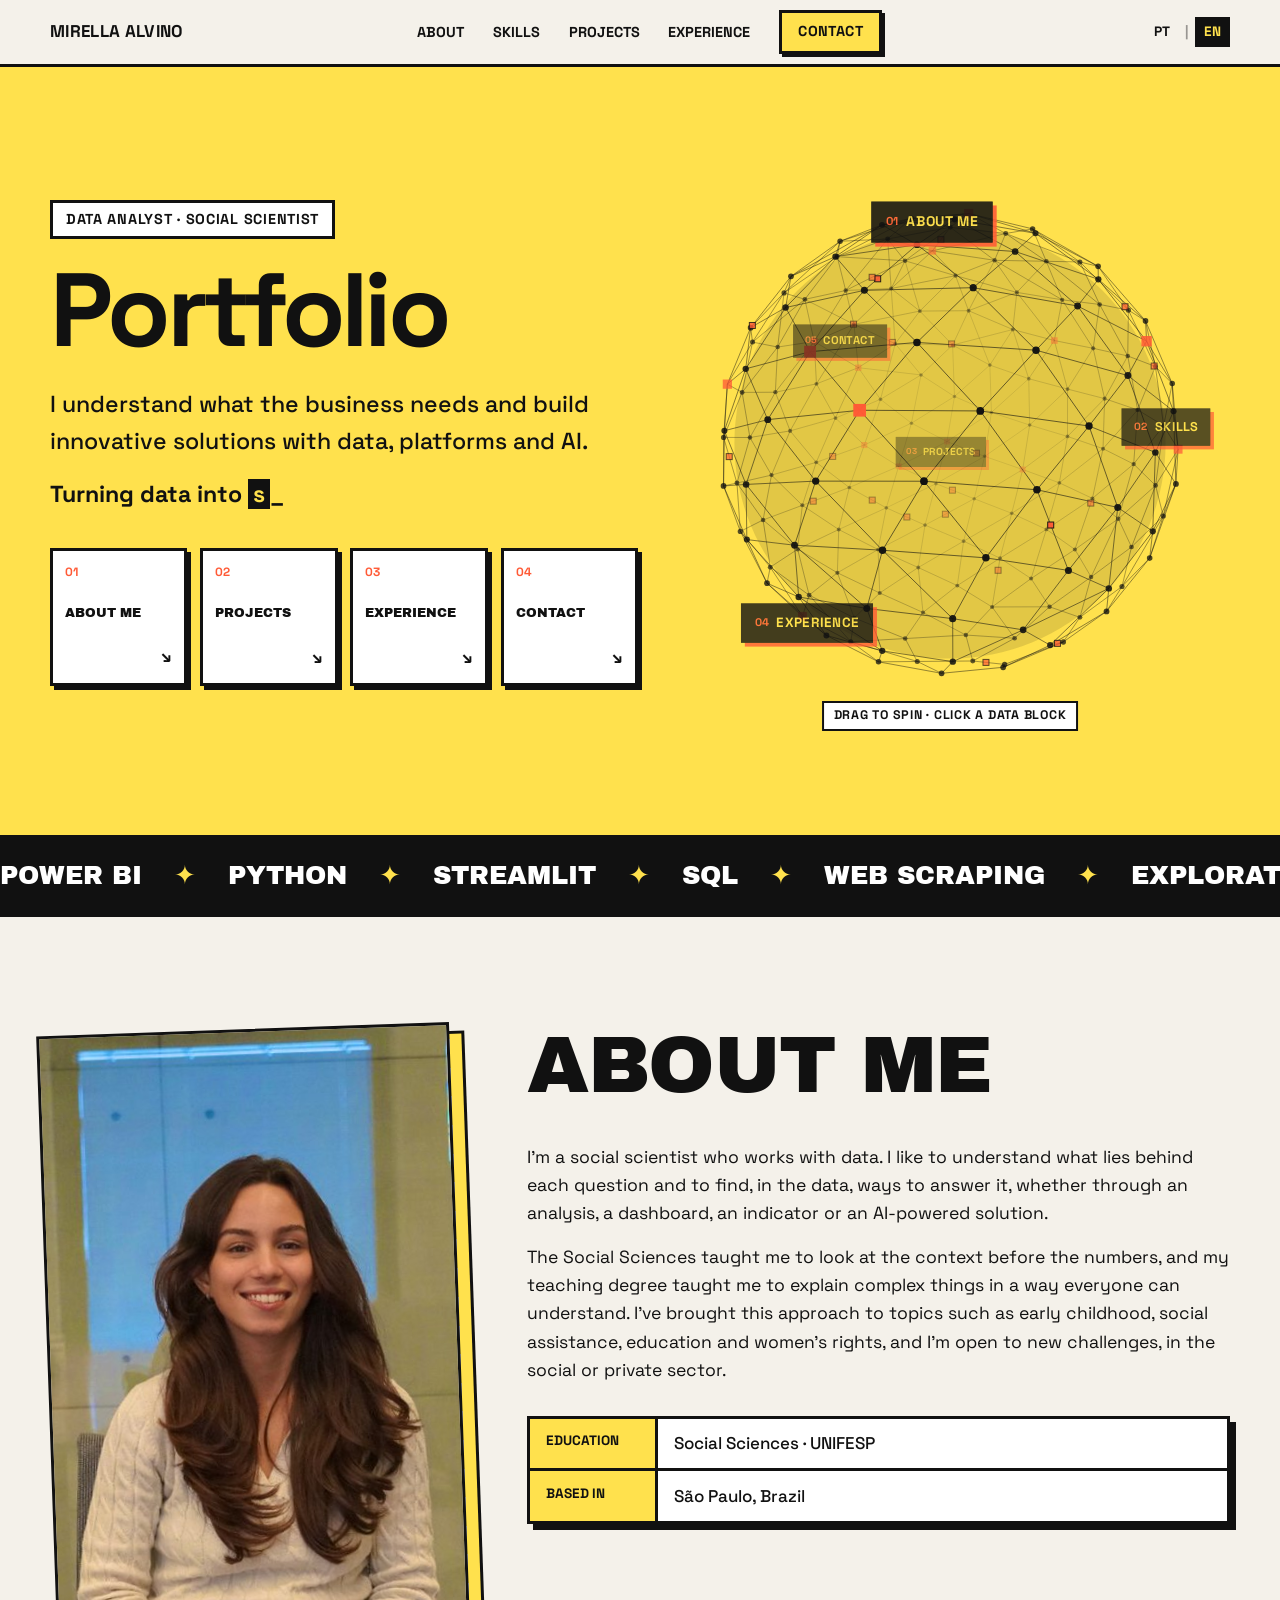
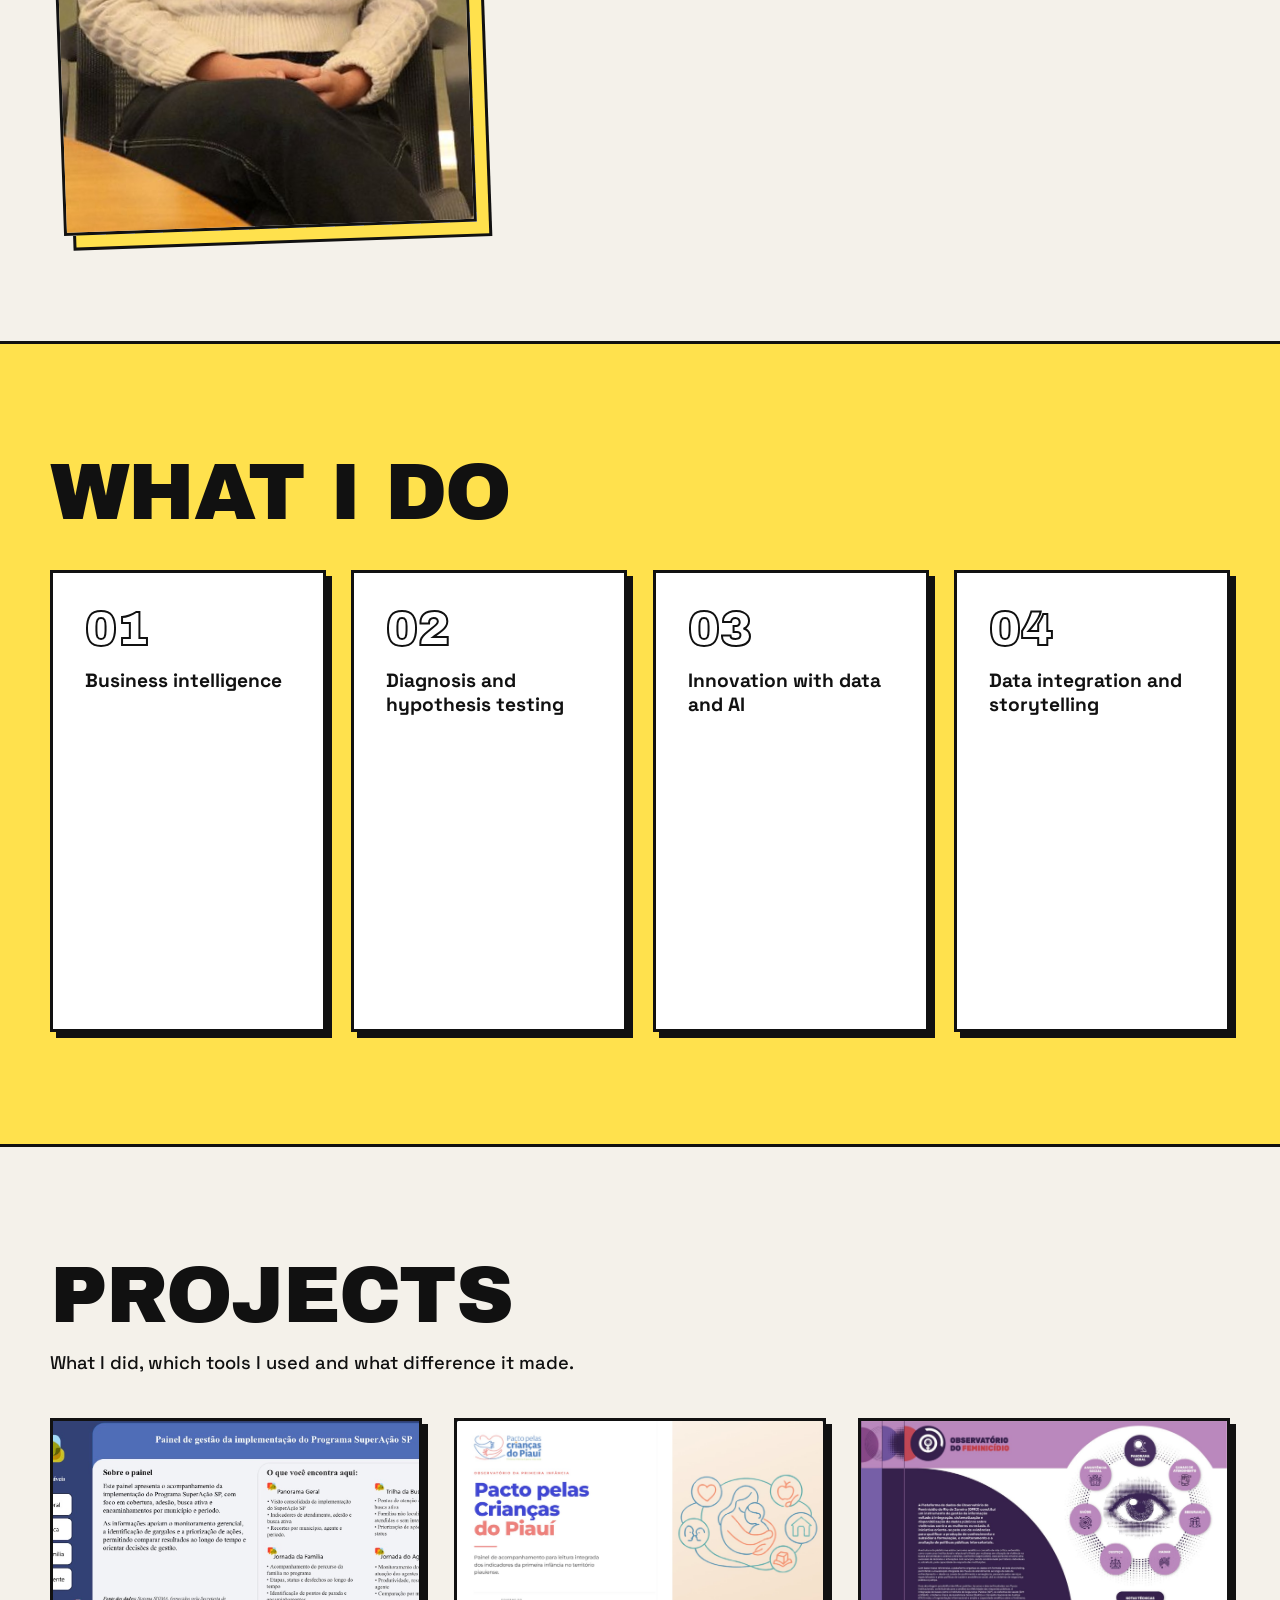
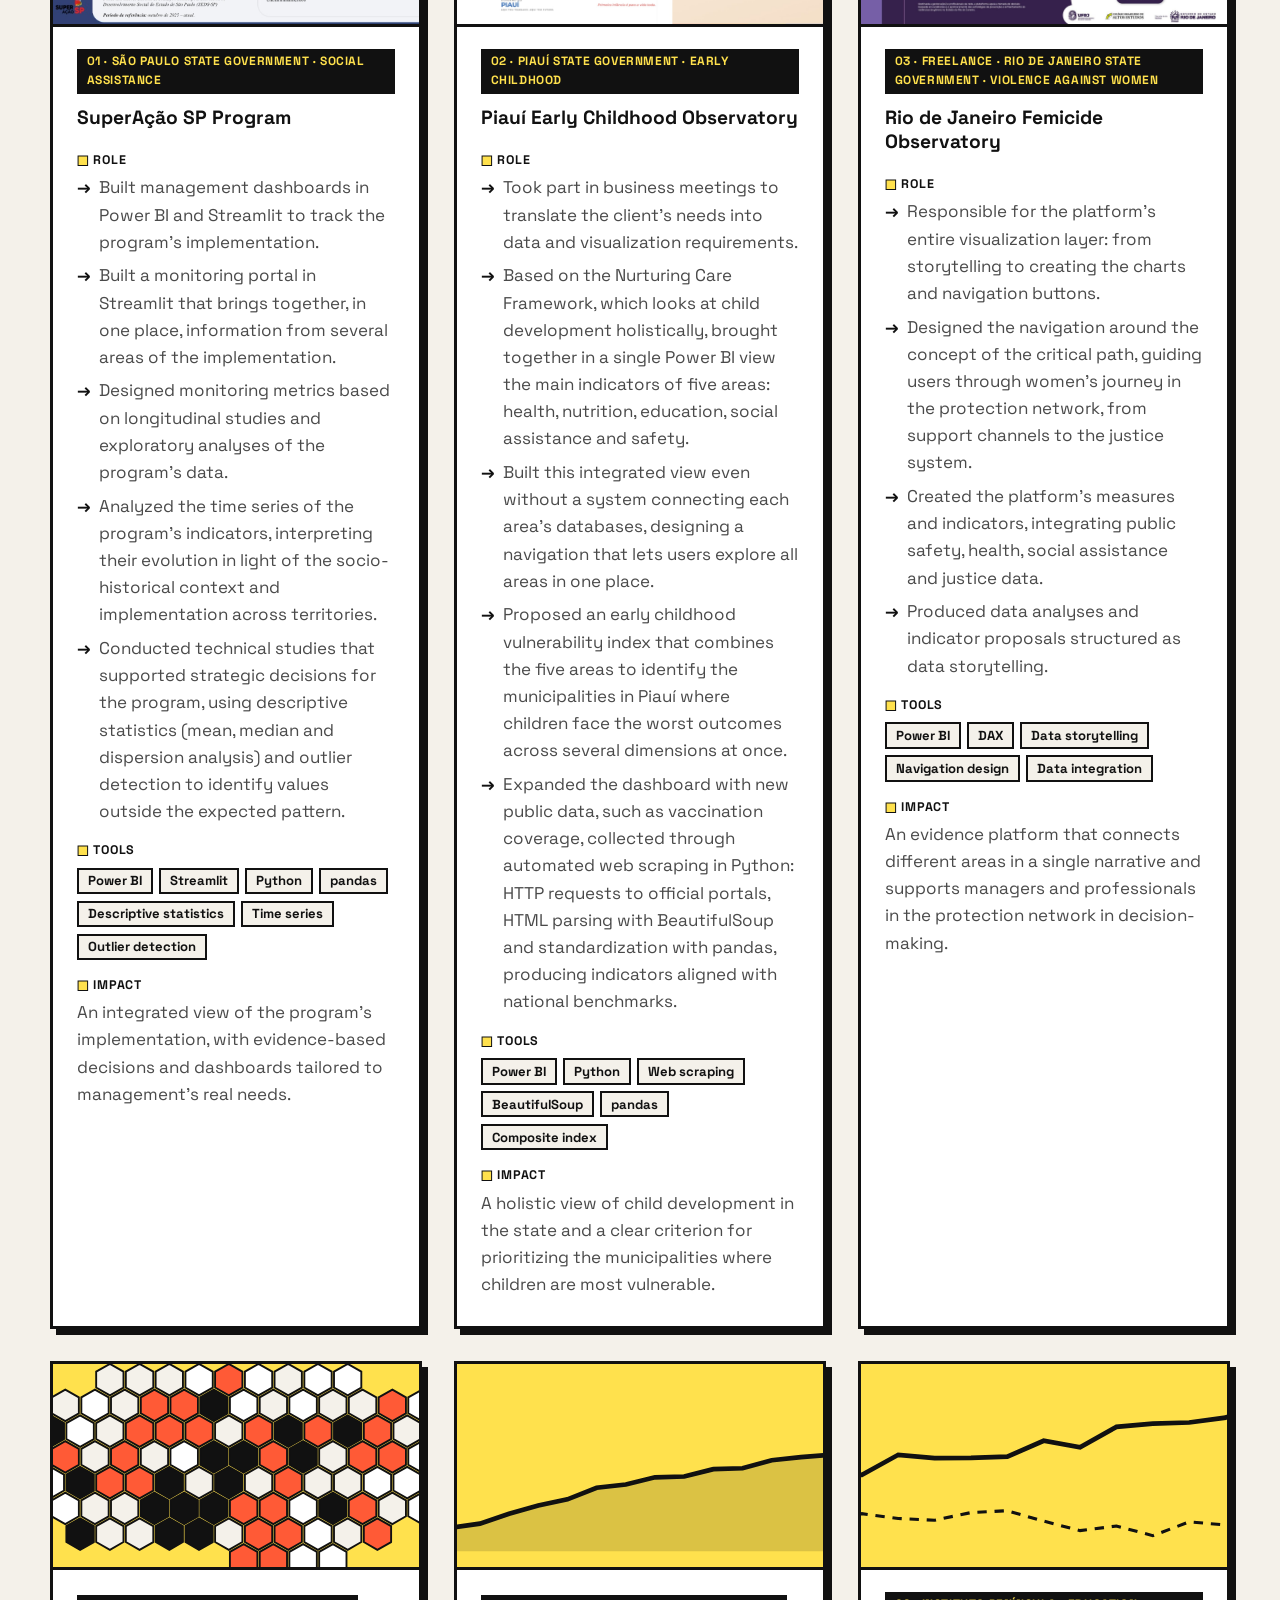
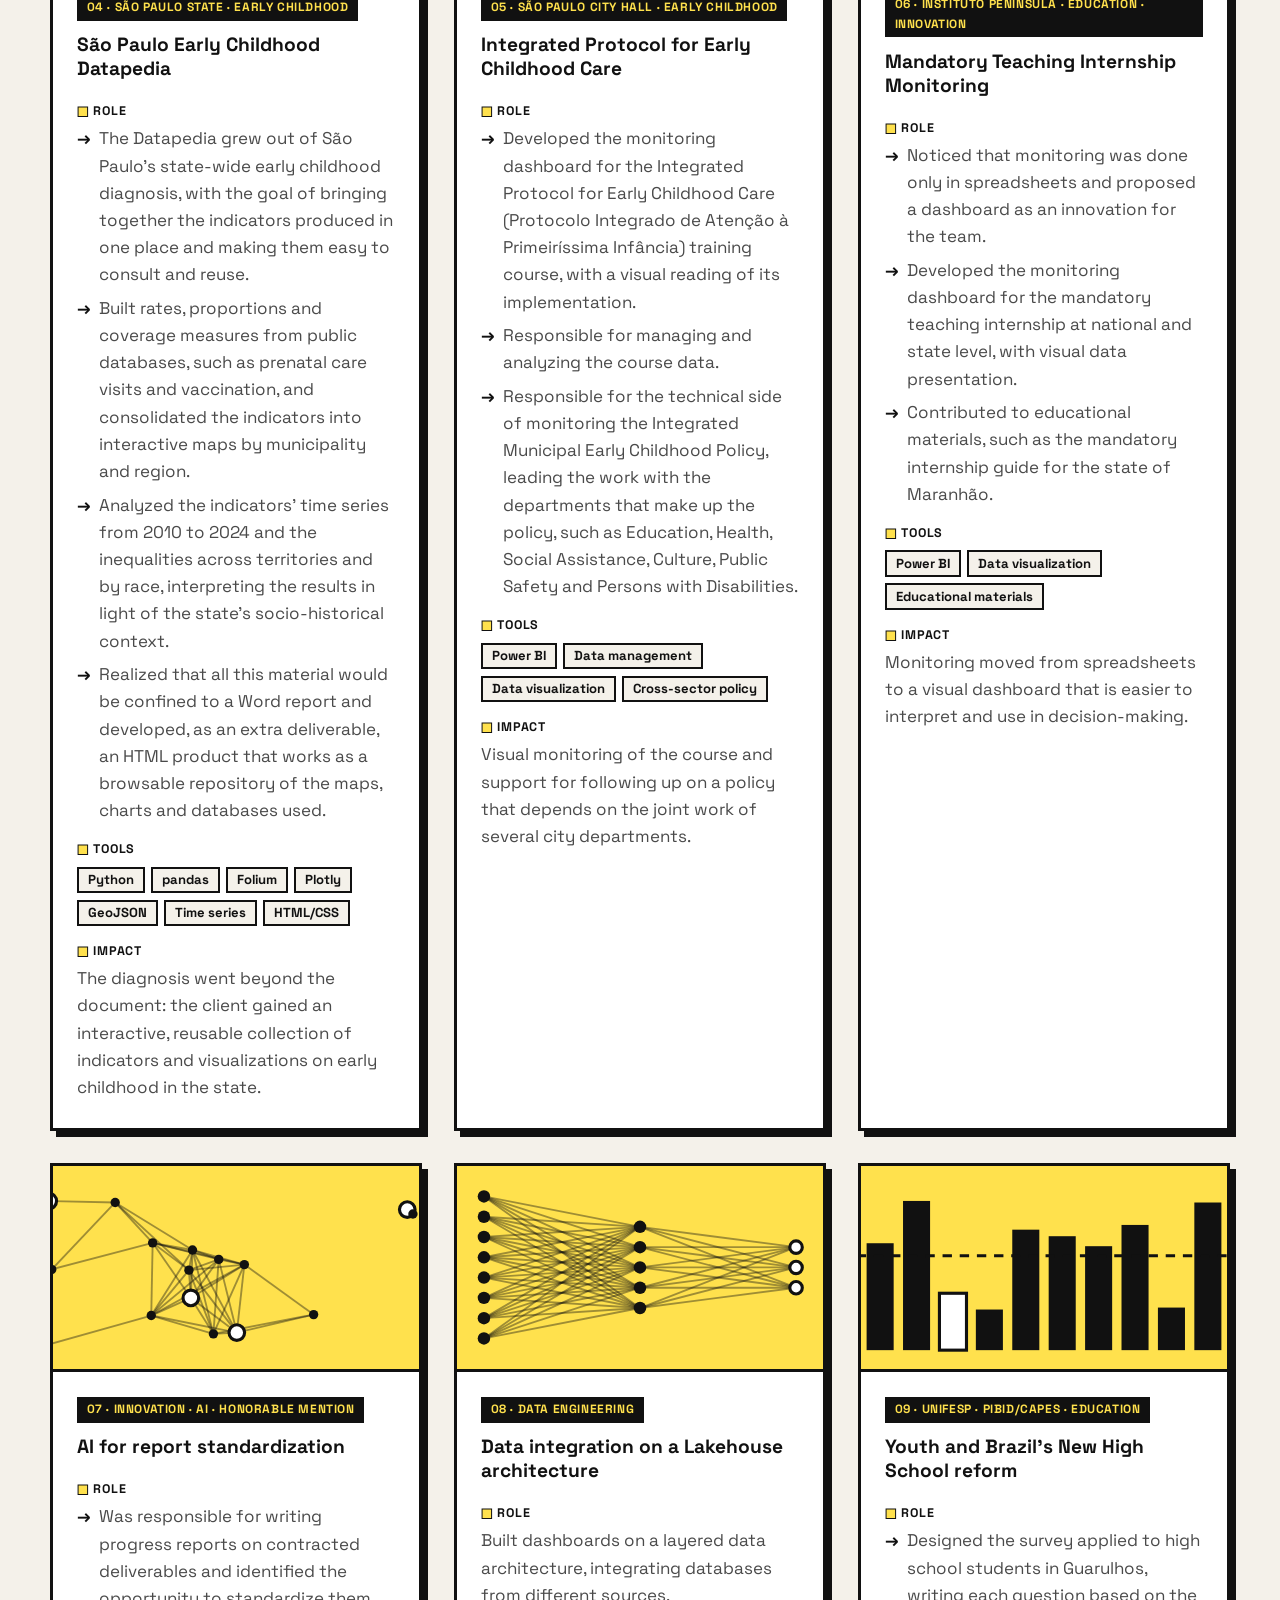
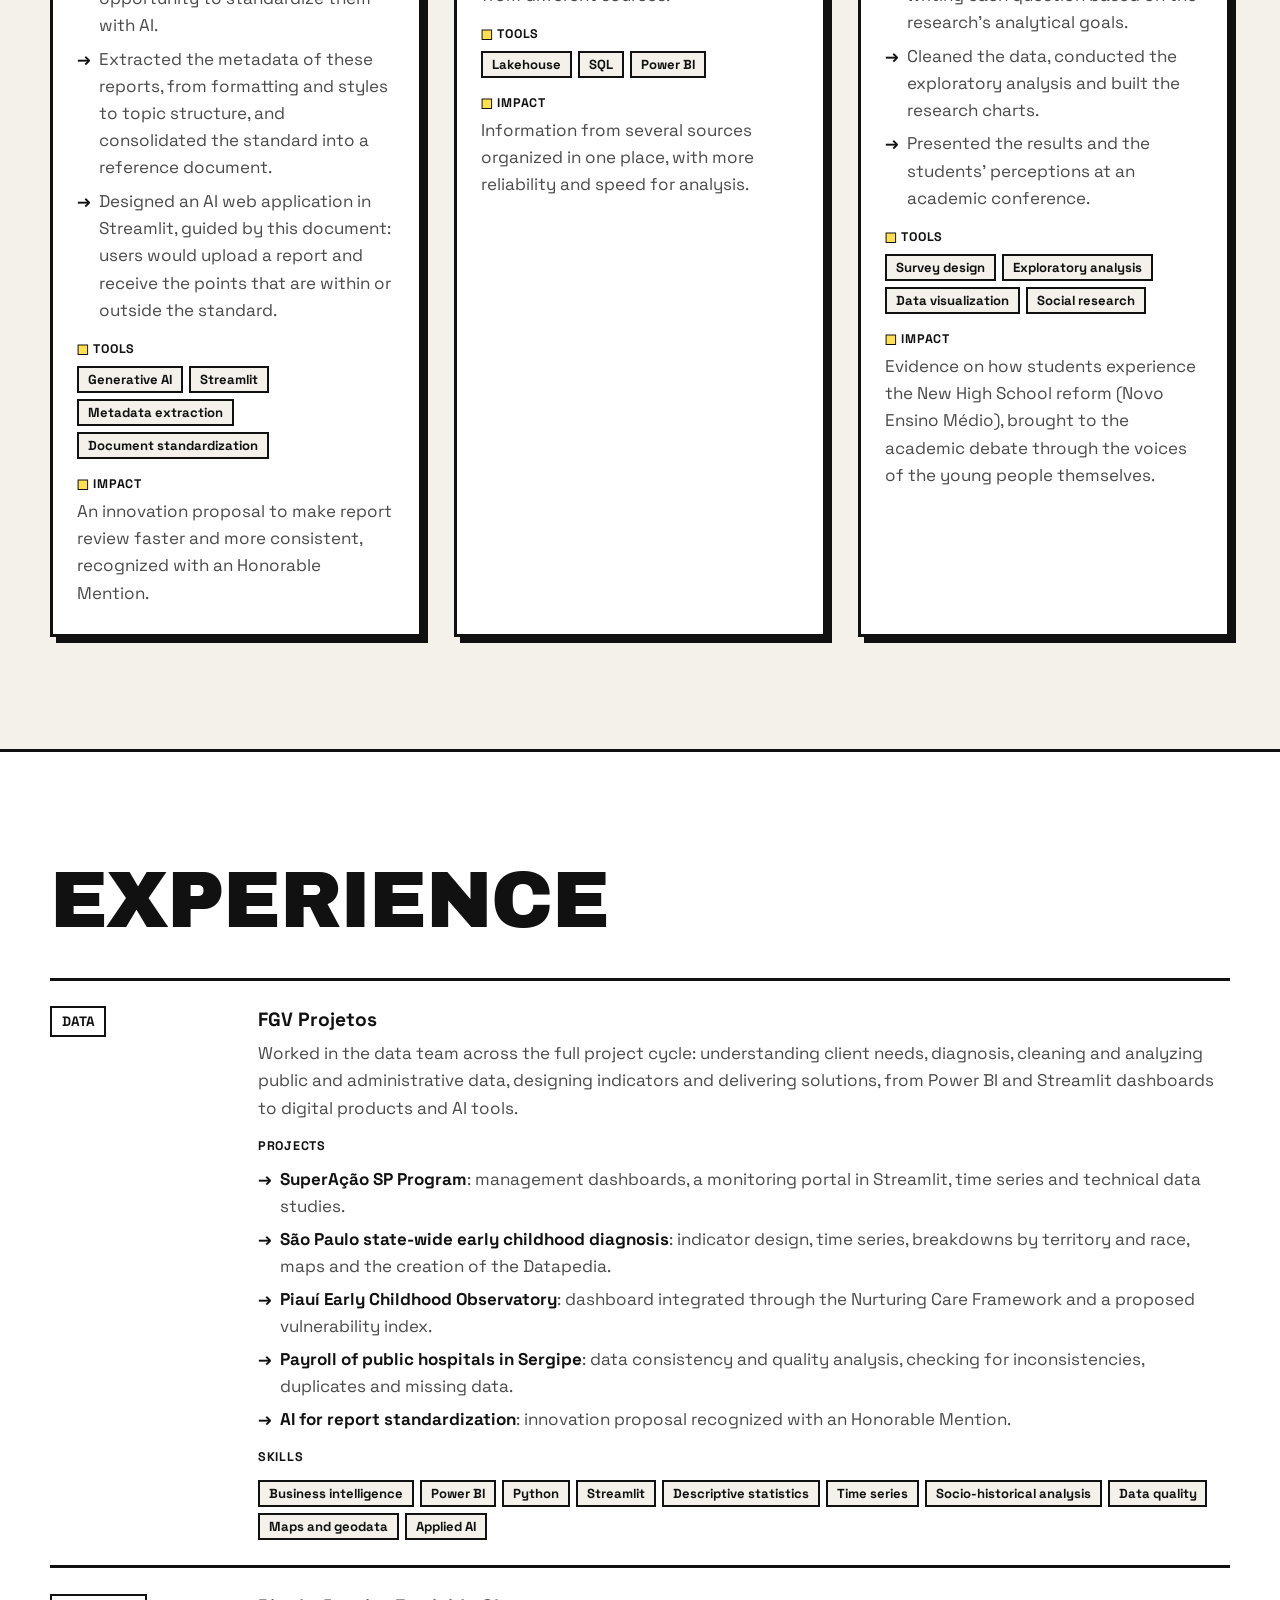
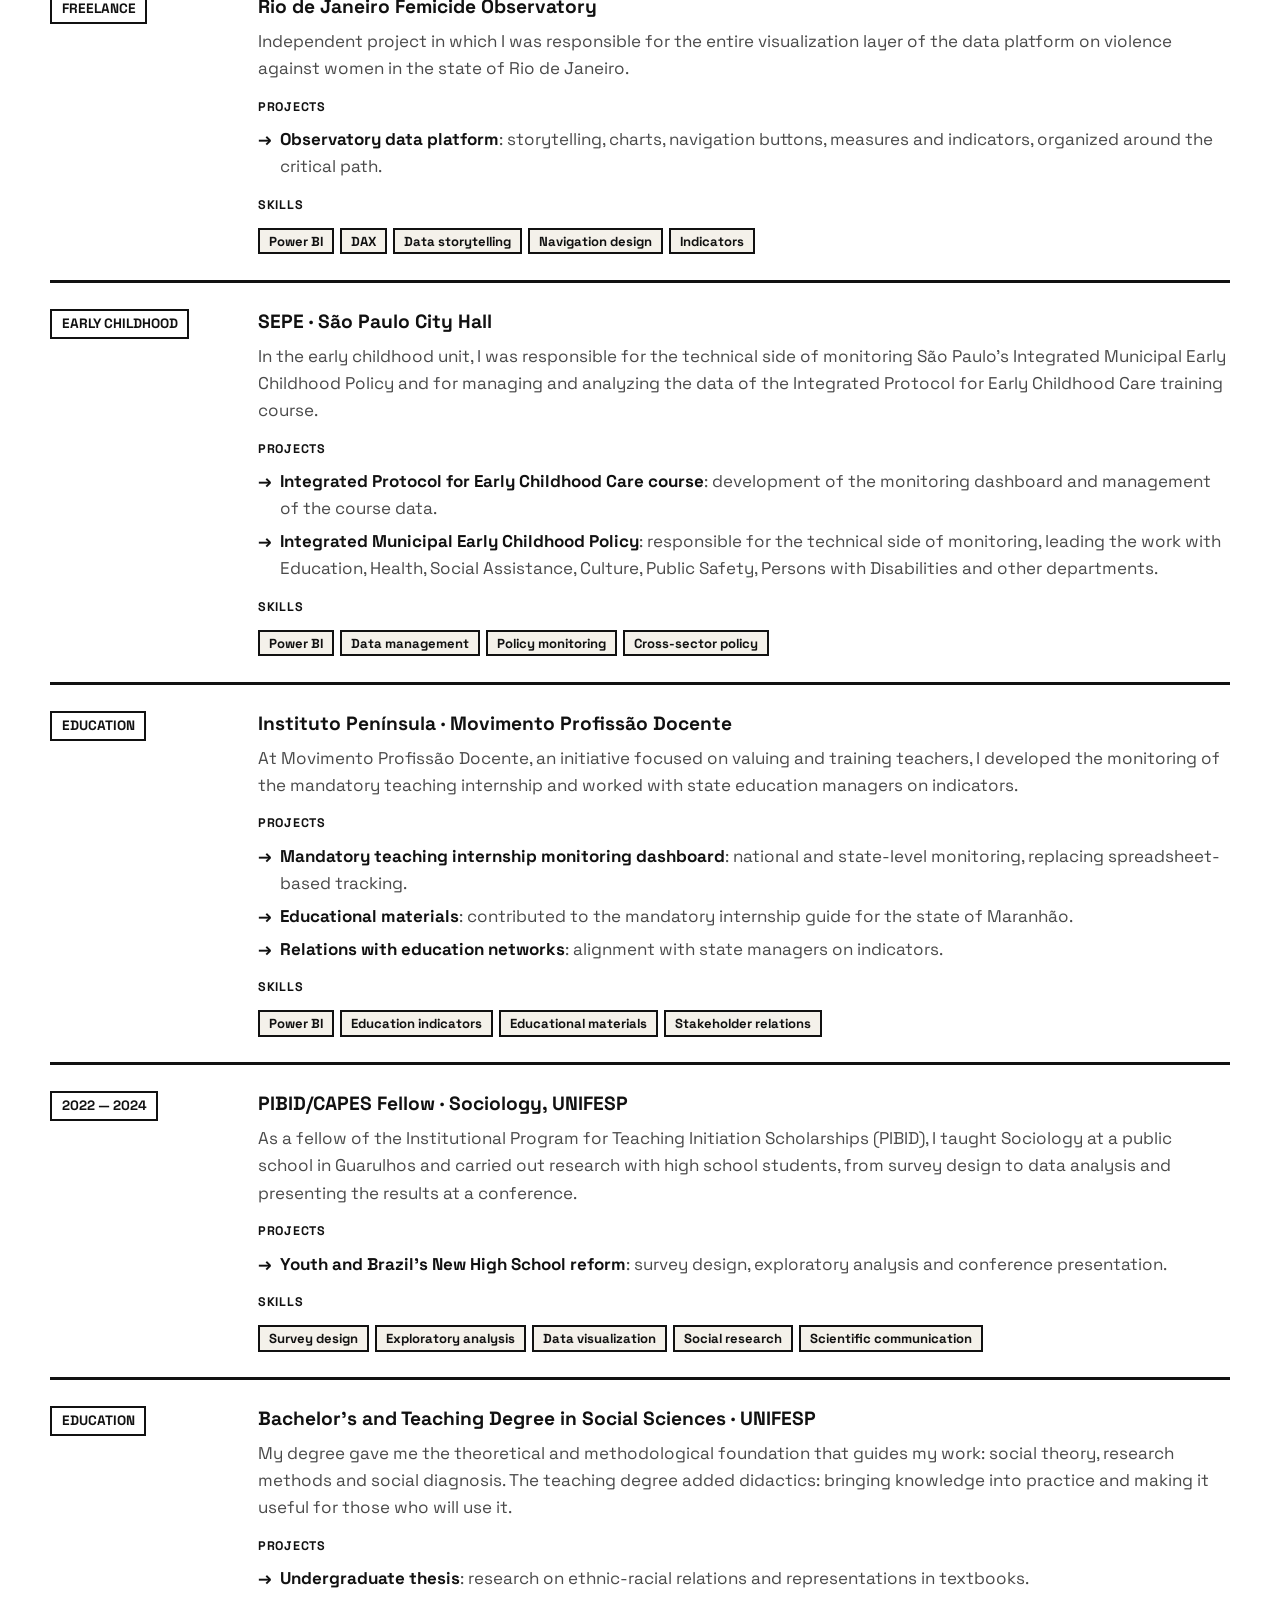
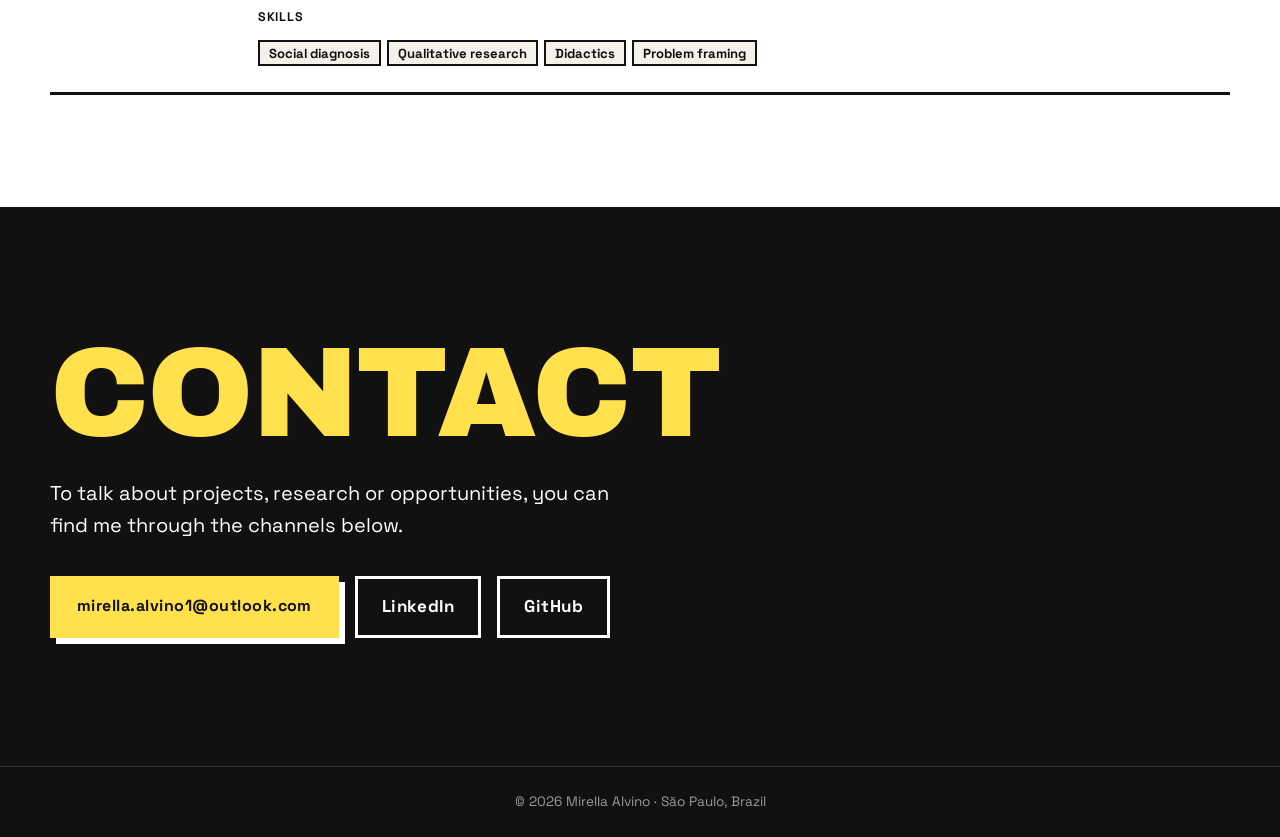
==== en.html @ a9a46445 "Adiciona versão em inglês e botão PT/EN" ====
<!doctype html>
<html lang="en">
<head>
  <meta charset="utf-8">
  <meta name="viewport" content="width=device-width, initial-scale=1">
  <title>Mirella Alvino — Portfolio</title>
  <meta name="description" content="Portfolio of Mirella Alvino: business intelligence and innovative solutions with data, platforms and AI.">
  <link rel="alternate" hreflang="pt-BR" href="index.html">
  <link rel="alternate" hreflang="en" href="en.html">
  <link rel="preconnect" href="https://fonts.googleapis.com">
  <link rel="preconnect" href="https://fonts.gstatic.com" crossorigin>
  <link href="https://fonts.googleapis.com/css2?family=Archivo+Black&family=Space+Grotesk:wght@400;500;700&display=swap" rel="stylesheet">
  <link rel="stylesheet" href="style.css">
</head>
<body>

  <div class="progresso" aria-hidden="true"></div>

  <!-- ============ MENU ============ -->
  <header class="topo">
    <nav class="container nav">
      <a href="#inicio" class="logo">Mirella Alvino</a>
      <div class="idioma" aria-label="Language">
        <a href="index.html" lang="pt-BR" hreflang="pt-BR">PT</a>
        <span aria-hidden="true">|</span>
        <a href="en.html" aria-current="page">EN</a>
      </div>
      <button class="menu-btn" aria-label="Open menu" aria-expanded="false">☰</button>
      <ul class="menu">
        <li><a href="#sobre">About</a></li>
        <li><a href="#competencias">Skills</a></li>
        <li><a href="#projetos">Projects</a></li>
        <li><a href="#trajetoria">Experience</a></li>
        <li><a href="#contato" class="btn btn-pequeno">Contact</a></li>
      </ul>
    </nav>
  </header>

  <main>

    <!-- ============ INÍCIO ============ -->
    <section id="inicio" class="hero">
      <div class="container hero-grid">
        <div class="hero-texto">
          <p class="etiqueta revelar">Data analyst · Social scientist</p>
          <h1 class="revelar">Portfolio</h1>
          <p class="cargo revelar">I understand what the business needs and build innovative solutions with data, platforms and AI.</p>
          <p class="digitando revelar" aria-label="Turning data into decisions, solutions, innovation, products and impact">
            Turning data into <span class="palavra" data-palavras="decisions|solutions|innovation|products|impact">decisions</span><span class="cursor-texto" aria-hidden="true">_</span>
          </p>
          <nav class="quadros revelar" aria-label="Portfolio sections">
            <a href="#sobre" class="quadro"><small>01</small><span>About me</span><i aria-hidden="true">↘</i></a>
            <a href="#projetos" class="quadro"><small>02</small><span>Projects</span><i aria-hidden="true">↘</i></a>
            <a href="#trajetoria" class="quadro"><small>03</small><span>Experience</span><i aria-hidden="true">↘</i></a>
            <a href="#contato" class="quadro"><small>04</small><span>Contact</span><i aria-hidden="true">↘</i></a>
          </nav>
        </div>

        <!-- mundo social feito de dados: pessoas (pontos) ligadas por conexões.
             Os blocos giram junto com o globo e levam para cada seção. -->
        <div class="mundo">
          <canvas class="mundo-canvas" aria-hidden="true"></canvas>
          <nav class="blocos" aria-label="Explore the world of data">
            <a href="#sobre" class="bloco" data-lat="38" data-lon="-35"><small>01</small>About me</a>
            <a href="#competencias" class="bloco" data-lat="-10" data-lon="45"><small>02</small>Skills</a>
            <a href="#projetos" class="bloco" data-lat="12" data-lon="140"><small>03</small>Projects</a>
            <a href="#trajetoria" class="bloco" data-lat="-40" data-lon="-120"><small>04</small>Experience</a>
            <a href="#contato" class="bloco" data-lat="55" data-lon="-170"><small>05</small>Contact</a>
          </nav>
          <p class="mundo-legenda" data-toque="Drag to spin · tap a data block">Drag to spin · click a data block</p>
        </div>
      </div>
    </section>

    <!-- ============ FAIXA DE FERRAMENTAS ============ -->
    <div class="faixa" aria-label="Tools I use">
      <div class="faixa-trilho">
        <span>Power BI</span><span>✦</span><span>Python</span><span>✦</span><span>Streamlit</span><span>✦</span><span>SQL</span><span>✦</span><span>Web scraping</span><span>✦</span><span>Exploratory analysis</span><span>✦</span><span>Time series</span><span>✦</span><span>Business intelligence</span><span>✦</span><span>Data storytelling</span><span>✦</span><span>AI products</span><span>✦</span>
        <span aria-hidden="true">Power BI</span><span aria-hidden="true">✦</span><span aria-hidden="true">Python</span><span aria-hidden="true">✦</span><span aria-hidden="true">Streamlit</span><span aria-hidden="true">✦</span><span aria-hidden="true">SQL</span><span aria-hidden="true">✦</span><span aria-hidden="true">Web scraping</span><span aria-hidden="true">✦</span><span aria-hidden="true">Exploratory analysis</span><span aria-hidden="true">✦</span><span aria-hidden="true">Time series</span><span aria-hidden="true">✦</span><span aria-hidden="true">Business intelligence</span><span aria-hidden="true">✦</span><span aria-hidden="true">Data storytelling</span><span aria-hidden="true">✦</span><span aria-hidden="true">AI products</span><span aria-hidden="true">✦</span>
      </div>
    </div>

    <!-- ============ SOBRE ============ -->
    <section id="sobre" class="secao">
      <div class="container sobre-grid">
        <div class="foto revelar">
          <img src="img/mirella.jpg" alt="Photo of Mirella Alvino" width="640" height="800">
        </div>
        <div>
          <h2 class="revelar">About me</h2>
          <p class="revelar">
            I'm a social scientist who works with data. I like to understand what lies behind each
            question and to find, in the data, ways to answer it, whether through an analysis, a dashboard,
            an indicator or an AI-powered solution.
          </p>
          <p class="revelar">
            The Social Sciences taught me to look at the context before the numbers, and my teaching degree
            taught me to explain complex things in a way everyone can understand. I've brought this approach
            to topics such as early childhood, social assistance, education and women's rights, and I'm open
            to new challenges, in the social or private sector.
          </p>
          <dl class="ficha revelar">
            <div><dt>Education</dt><dd>Social Sciences · UNIFESP</dd></div>
            <div><dt>Based in</dt><dd>São Paulo, Brazil</dd></div>
          </dl>
        </div>
      </div>
    </section>

    <!-- ============ COMPETÊNCIAS ============ -->
    <section id="competencias" class="secao secao-amarela">
      <div class="container">
        <h2 class="revelar">What I do</h2>
        <div class="cards">
          <article class="card revelar">
            <span class="icone">01</span>
            <h3>Business intelligence</h3>
            <p>I understand the demand, the context and what the business really needs, and turn that into data-driven solutions.</p>
          </article>
          <article class="card revelar">
            <span class="icone">02</span>
            <h3>Diagnosis and hypothesis testing</h3>
            <p>I ask the right questions and analyze data with descriptive statistics, time series and breakdowns by territory and race, interpreting results in light of the social context to test hypotheses and support decisions.</p>
          </article>
          <article class="card revelar">
            <span class="icone">03</span>
            <h3>Innovation with data and AI</h3>
            <p>I build technology solutions, from Power BI dashboards and Streamlit prototypes to AI-powered products.</p>
          </article>
          <article class="card revelar">
            <span class="icone">04</span>
            <h3>Data integration and storytelling</h3>
            <p>I find and integrate data from different sources and turn analyses into clear narratives for decision-makers.</p>
          </article>
        </div>
      </div>
    </section>

    <!-- ============ PROJETOS ============ -->
    <section id="projetos" class="secao">
      <div class="container">
        <h2 class="revelar">Projects</h2>
        <p class="intro-secao revelar">What I did, which tools I used and what difference it made.</p>
        <div class="projetos">

          <article class="projeto revelar" id="proj-superacao">
            <div class="projeto-img"><img src="img/painel-superacao.jpg" alt="Home screen of the SuperAção SP Program management dashboard" loading="lazy"></div>
            <div class="projeto-info">
              <p class="tags">01 · São Paulo State Government · Social assistance</p>
              <h3>SuperAção SP Program</h3>
              <dl>
                <dt>Role</dt>
                <dd><ul class="atuacao"><li>Built management dashboards in Power BI and Streamlit to track the program's implementation.</li><li>Built a monitoring portal in Streamlit that brings together, in one place, information from several areas of the implementation.</li><li>Designed monitoring metrics based on longitudinal studies and exploratory analyses of the program's data.</li><li>Analyzed the time series of the program's indicators, interpreting their evolution in light of the socio-historical context and implementation across territories.</li><li>Conducted technical studies that supported strategic decisions for the program, using descriptive statistics (mean, median and dispersion analysis) and outlier detection to identify values outside the expected pattern.</li></ul></dd>
                <dt>Tools</dt>
                <dd class="ferramentas"><span>Power BI</span><span>Streamlit</span><span>Python</span><span>pandas</span><span>Descriptive statistics</span><span>Time series</span><span>Outlier detection</span></dd>
                <dt>Impact</dt>
                <dd>An integrated view of the program's implementation, with evidence-based decisions and dashboards tailored to management's real needs.</dd>
              </dl>
            </div>
          </article>

          <article class="projeto revelar" id="proj-piaui">
            <div class="projeto-img"><img src="img/observatorio-primeira-infancia.jpg" alt="Home screen of the Piauí Early Childhood Observatory" loading="lazy"></div>
            <div class="projeto-info">
              <p class="tags">02 · Piauí State Government · Early childhood</p>
              <h3>Piauí Early Childhood Observatory</h3>
              <dl>
                <dt>Role</dt>
                <dd><ul class="atuacao"><li>Took part in business meetings to translate the client's needs into data and visualization requirements.</li><li>Based on the Nurturing Care Framework, which looks at child development holistically, brought together in a single Power BI view the main indicators of five areas: health, nutrition, education, social assistance and safety.</li><li>Built this integrated view even without a system connecting each area's databases, designing a navigation that lets users explore all areas in one place.</li><li>Proposed an early childhood vulnerability index that combines the five areas to identify the municipalities in Piauí where children face the worst outcomes across several dimensions at once.</li><li>Expanded the dashboard with new public data, such as vaccination coverage, collected through automated web scraping in Python: HTTP requests to official portals, HTML parsing with BeautifulSoup and standardization with pandas, producing indicators aligned with national benchmarks.</li></ul></dd>
                <dt>Tools</dt>
                <dd class="ferramentas"><span>Power BI</span><span>Python</span><span>Web scraping</span><span>BeautifulSoup</span><span>pandas</span><span>Composite index</span></dd>
                <dt>Impact</dt>
                <dd>A holistic view of child development in the state and a clear criterion for prioritizing the municipalities where children are most vulnerable.</dd>
              </dl>
            </div>
          </article>

          <article class="projeto revelar" id="proj-feminicidio">
            <div class="projeto-img"><img src="img/observatorio-feminicidio.jpg" alt="Home screen of the Rio de Janeiro Femicide Observatory" loading="lazy"></div>
            <div class="projeto-info">
              <p class="tags">03 · Freelance · Rio de Janeiro State Government · Violence against women</p>
              <h3>Rio de Janeiro Femicide Observatory</h3>
              <dl>
                <dt>Role</dt>
                <dd><ul class="atuacao"><li>Responsible for the platform's entire visualization layer: from storytelling to creating the charts and navigation buttons.</li><li>Designed the navigation around the concept of the critical path, guiding users through women's journey in the protection network, from support channels to the justice system.</li><li>Created the platform's measures and indicators, integrating public safety, health, social assistance and justice data.</li><li>Produced data analyses and indicator proposals structured as data storytelling.</li></ul></dd>
                <dt>Tools</dt>
                <dd class="ferramentas"><span>Power BI</span><span>DAX</span><span>Data storytelling</span><span>Navigation design</span><span>Data integration</span></dd>
                <dt>Impact</dt>
                <dd>An evidence platform that connects different areas in a single narrative and supports managers and professionals in the protection network in decision-making.</dd>
              </dl>
            </div>
          </article>

          <article class="projeto revelar" id="proj-datapedia">
            <div class="grafico" data-tipo="mapa" aria-hidden="true"></div>
            <div class="projeto-info">
              <p class="tags">04 · São Paulo State · Early childhood</p>
              <h3>São Paulo Early Childhood Datapedia</h3>
              <dl>
                <dt>Role</dt>
                <dd><ul class="atuacao"><li>The Datapedia grew out of São Paulo's state-wide early childhood diagnosis, with the goal of bringing together the indicators produced in one place and making them easy to consult and reuse.</li><li>Built rates, proportions and coverage measures from public databases, such as prenatal care visits and vaccination, and consolidated the indicators into interactive maps by municipality and region.</li><li>Analyzed the indicators' time series from 2010 to 2024 and the inequalities across territories and by race, interpreting the results in light of the state's socio-historical context.</li><li>Realized that all this material would be confined to a Word report and developed, as an extra deliverable, an HTML product that works as a browsable repository of the maps, charts and databases used.</li></ul></dd>
                <dt>Tools</dt>
                <dd class="ferramentas"><span>Python</span><span>pandas</span><span>Folium</span><span>Plotly</span><span>GeoJSON</span><span>Time series</span><span>HTML/CSS</span></dd>
                <dt>Impact</dt>
                <dd>The diagnosis went beyond the document: the client gained an interactive, reusable collection of indicators and visualizations on early childhood in the state.</dd>
              </dl>
            </div>
          </article>

          <article class="projeto revelar" id="proj-protocolo">
            <div class="grafico" data-tipo="area" aria-hidden="true"></div>
            <div class="projeto-info">
              <p class="tags">05 · São Paulo City Hall · Early childhood</p>
              <h3>Integrated Protocol for Early Childhood Care</h3>
              <dl>
                <dt>Role</dt>
                <dd><ul class="atuacao"><li>Developed the monitoring dashboard for the Integrated Protocol for Early Childhood Care (Protocolo Integrado de Atenção à Primeiríssima Infância) training course, with a visual reading of its implementation.</li><li>Responsible for managing and analyzing the course data.</li><li>Responsible for the technical side of monitoring the Integrated Municipal Early Childhood Policy, leading the work with the departments that make up the policy, such as Education, Health, Social Assistance, Culture, Public Safety and Persons with Disabilities.</li></ul></dd>
                <dt>Tools</dt>
                <dd class="ferramentas"><span>Power BI</span><span>Data management</span><span>Data visualization</span><span>Cross-sector policy</span></dd>
                <dt>Impact</dt>
                <dd>Visual monitoring of the course and support for following up on a policy that depends on the joint work of several city departments.</dd>
              </dl>
            </div>
          </article>

          <article class="projeto revelar" id="proj-estagio">
            <div class="grafico" data-tipo="linha" aria-hidden="true"></div>
            <div class="projeto-info">
              <p class="tags">06 · Instituto Península · Education · Innovation</p>
              <h3>Mandatory Teaching Internship Monitoring</h3>
              <dl>
                <dt>Role</dt>
                <dd><ul class="atuacao"><li>Noticed that monitoring was done only in spreadsheets and proposed a dashboard as an innovation for the team.</li><li>Developed the monitoring dashboard for the mandatory teaching internship at national and state level, with visual data presentation.</li><li>Contributed to educational materials, such as the mandatory internship guide for the state of Maranhão.</li></ul></dd>
                <dt>Tools</dt>
                <dd class="ferramentas"><span>Power BI</span><span>Data visualization</span><span>Educational materials</span></dd>
                <dt>Impact</dt>
                <dd>Monitoring moved from spreadsheets to a visual dashboard that is easier to interpret and use in decision-making.</dd>
              </dl>
            </div>
          </article>

          <article class="projeto revelar" id="proj-ia">
            <div class="grafico" data-tipo="rede" aria-hidden="true"></div>
            <div class="projeto-info">
              <p class="tags">07 · Innovation · AI · Honorable mention</p>
              <h3>AI for report standardization</h3>
              <dl>
                <dt>Role</dt>
                <dd><ul class="atuacao"><li>Was responsible for writing progress reports on contracted deliverables and identified the opportunity to standardize them with AI.</li><li>Extracted the metadata of these reports, from formatting and styles to topic structure, and consolidated the standard into a reference document.</li><li>Designed an AI web application in Streamlit, guided by this document: users would upload a report and receive the points that are within or outside the standard.</li></ul></dd>
                <dt>Tools</dt>
                <dd class="ferramentas"><span>Generative AI</span><span>Streamlit</span><span>Metadata extraction</span><span>Document standardization</span></dd>
                <dt>Impact</dt>
                <dd>An innovation proposal to make report review faster and more consistent, recognized with an Honorable Mention.</dd>
              </dl>
            </div>
          </article>

          <article class="projeto revelar" id="proj-lakehouse">
            <div class="grafico" data-tipo="camadas" aria-hidden="true"></div>
            <div class="projeto-info">
              <p class="tags">08 · Data engineering</p>
              <h3>Data integration on a Lakehouse architecture</h3>
              <dl>
                <dt>Role</dt>
                <dd>Built dashboards on a layered data architecture, integrating databases from different sources.</dd>
                <dt>Tools</dt>
                <dd class="ferramentas"><span>Lakehouse</span><span>SQL</span><span>Power BI</span></dd>
                <dt>Impact</dt>
                <dd>Information from several sources organized in one place, with more reliability and speed for analysis.</dd>
              </dl>
            </div>
          </article>

          <article class="projeto revelar" id="proj-juventudes">
            <div class="grafico" data-tipo="barras" aria-hidden="true"></div>
            <div class="projeto-info">
              <p class="tags">09 · UNIFESP · PIBID/CAPES · Education</p>
              <h3>Youth and Brazil's New High School reform</h3>
              <dl>
                <dt>Role</dt>
                <dd><ul class="atuacao"><li>Designed the survey applied to high school students in Guarulhos, writing each question based on the research's analytical goals.</li><li>Cleaned the data, conducted the exploratory analysis and built the research charts.</li><li>Presented the results and the students' perceptions at an academic conference.</li></ul></dd>
                <dt>Tools</dt>
                <dd class="ferramentas"><span>Survey design</span><span>Exploratory analysis</span><span>Data visualization</span><span>Social research</span></dd>
                <dt>Impact</dt>
                <dd>Evidence on how students experience the New High School reform (Novo Ensino Médio), brought to the academic debate through the voices of the young people themselves.</dd>
              </dl>
            </div>
          </article>

        </div>
      </div>
    </section>

    <!-- ============ TRAJETÓRIA ============ -->
    <section id="trajetoria" class="secao secao-creme">
      <div class="container">
        <h2 class="revelar">Experience</h2>
        <ol class="linha-tempo">
          <li class="revelar">
            <span class="periodo">Data</span>
            <div class="traj-corpo">
              <h3>FGV Projetos</h3>
              <p>Worked in the data team across the full project cycle: understanding client needs, diagnosis, cleaning and analyzing public and administrative data, designing indicators and delivering solutions, from Power BI and Streamlit dashboards to digital products and AI tools.</p>
              <p class="traj-rotulo">Projects</p>
              <ul class="traj-lista"><li><strong>SuperAção SP Program</strong>: management dashboards, a monitoring portal in Streamlit, time series and technical data studies.</li><li><strong>São Paulo state-wide early childhood diagnosis</strong>: indicator design, time series, breakdowns by territory and race, maps and the creation of the Datapedia.</li><li><strong>Piauí Early Childhood Observatory</strong>: dashboard integrated through the Nurturing Care Framework and a proposed vulnerability index.</li><li><strong>Payroll of public hospitals in Sergipe</strong>: data consistency and quality analysis, checking for inconsistencies, duplicates and missing data.</li><li><strong>AI for report standardization</strong>: innovation proposal recognized with an Honorable Mention.</li></ul>
              <p class="traj-rotulo">Skills</p>
              <div class="ferramentas"><span>Business intelligence</span><span>Power BI</span><span>Python</span><span>Streamlit</span><span>Descriptive statistics</span><span>Time series</span><span>Socio-historical analysis</span><span>Data quality</span><span>Maps and geodata</span><span>Applied AI</span></div>
            </div>
          </li>
          <li class="revelar">
            <span class="periodo">Freelance</span>
            <div class="traj-corpo">
              <h3>Rio de Janeiro Femicide Observatory</h3>
              <p>Independent project in which I was responsible for the entire visualization layer of the data platform on violence against women in the state of Rio de Janeiro.</p>
              <p class="traj-rotulo">Projects</p>
              <ul class="traj-lista"><li><strong>Observatory data platform</strong>: storytelling, charts, navigation buttons, measures and indicators, organized around the critical path.</li></ul>
              <p class="traj-rotulo">Skills</p>
              <div class="ferramentas"><span>Power BI</span><span>DAX</span><span>Data storytelling</span><span>Navigation design</span><span>Indicators</span></div>
            </div>
          </li>
          <li class="revelar">
            <span class="periodo">Early childhood</span>
            <div class="traj-corpo">
              <h3>SEPE · São Paulo City Hall</h3>
              <p>In the early childhood unit, I was responsible for the technical side of monitoring São Paulo's Integrated Municipal Early Childhood Policy and for managing and analyzing the data of the Integrated Protocol for Early Childhood Care training course.</p>
              <p class="traj-rotulo">Projects</p>
              <ul class="traj-lista"><li><strong>Integrated Protocol for Early Childhood Care course</strong>: development of the monitoring dashboard and management of the course data.</li><li><strong>Integrated Municipal Early Childhood Policy</strong>: responsible for the technical side of monitoring, leading the work with Education, Health, Social Assistance, Culture, Public Safety, Persons with Disabilities and other departments.</li></ul>
              <p class="traj-rotulo">Skills</p>
              <div class="ferramentas"><span>Power BI</span><span>Data management</span><span>Policy monitoring</span><span>Cross-sector policy</span></div>
            </div>
          </li>
          <li class="revelar">
            <span class="periodo">Education</span>
            <div class="traj-corpo">
              <h3>Instituto Península · Movimento Profissão Docente</h3>
              <p>At Movimento Profissão Docente, an initiative focused on valuing and training teachers, I developed the monitoring of the mandatory teaching internship and worked with state education managers on indicators.</p>
              <p class="traj-rotulo">Projects</p>
              <ul class="traj-lista"><li><strong>Mandatory teaching internship monitoring dashboard</strong>: national and state-level monitoring, replacing spreadsheet-based tracking.</li><li><strong>Educational materials</strong>: contributed to the mandatory internship guide for the state of Maranhão.</li><li><strong>Relations with education networks</strong>: alignment with state managers on indicators.</li></ul>
              <p class="traj-rotulo">Skills</p>
              <div class="ferramentas"><span>Power BI</span><span>Education indicators</span><span>Educational materials</span><span>Stakeholder relations</span></div>
            </div>
          </li>
          <li class="revelar">
            <span class="periodo">2022 — 2024</span>
            <div class="traj-corpo">
              <h3>PIBID/CAPES Fellow · Sociology, UNIFESP</h3>
              <p>As a fellow of the Institutional Program for Teaching Initiation Scholarships (PIBID), I taught Sociology at a public school in Guarulhos and carried out research with high school students, from survey design to data analysis and presenting the results at a conference.</p>
              <p class="traj-rotulo">Projects</p>
              <ul class="traj-lista"><li><strong>Youth and Brazil's New High School reform</strong>: survey design, exploratory analysis and conference presentation.</li></ul>
              <p class="traj-rotulo">Skills</p>
              <div class="ferramentas"><span>Survey design</span><span>Exploratory analysis</span><span>Data visualization</span><span>Social research</span><span>Scientific communication</span></div>
            </div>
          </li>
          <li class="revelar">
            <span class="periodo">Education</span>
            <div class="traj-corpo">
              <h3>Bachelor's and Teaching Degree in Social Sciences · UNIFESP</h3>
              <p>My degree gave me the theoretical and methodological foundation that guides my work: social theory, research methods and social diagnosis. The teaching degree added didactics: bringing knowledge into practice and making it useful for those who will use it.</p>
              <p class="traj-rotulo">Projects</p>
              <ul class="traj-lista"><li><strong>Undergraduate thesis</strong>: research on ethnic-racial relations and representations in textbooks.</li></ul>
              <p class="traj-rotulo">Skills</p>
              <div class="ferramentas"><span>Social diagnosis</span><span>Qualitative research</span><span>Didactics</span><span>Problem framing</span></div>
            </div>
          </li>
        </ol>
      </div>
    </section>

    <!-- ============ CONTATO ============ -->
    <section id="contato" class="contato">
      <div class="container">
        <h2 class="revelar">Contact</h2>
        <p class="revelar">To talk about projects, research or opportunities, you can find me through the channels below.</p>
        <div class="acoes revelar">
          <a href="mailto:mirella.alvino1@outlook.com" class="btn btn-amarelo">mirella.alvino1@outlook.com</a>
          <a href="https://www.linkedin.com/in/mirellalvinobastos/" class="btn btn-claro" target="_blank" rel="noopener">LinkedIn</a>
          <a href="https://github.com/mialvino3-a11y" class="btn btn-claro" target="_blank" rel="noopener">GitHub</a>
        </div>
      </div>
    </section>

  </main>

  <footer class="rodape">
    <p>© <span id="ano">2026</span> Mirella Alvino · São Paulo, Brazil</p>
  </footer>

  <script src="efeitos.js"></script>
</body>
</html>
---- style.css ----
/* ============ CORES — mude aqui para trocar o visual do site todo ============ */
:root {
  --amarelo: #ffe14d;        /* cor principal */
  --laranja: #ff5a36;        /* cor de apoio */
  --preto: #111111;
  --creme: #f4f1ea;
  --branco: #ffffff;
  --cinza: #4a4a4a;
  --borda: 3px solid var(--preto);
  --sombra: 6px 6px 0 var(--preto);
  --titulo: 'Archivo Black', Impact, sans-serif;
}

/* ============ BASE ============ */
* { box-sizing: border-box; margin: 0; padding: 0; }
/* overflow-x: hidden é a alternativa para navegadores que não conhecem "clip" */
html { scroll-padding-top: 72px; overflow-x: hidden; overflow-x: clip; }
main > section { overflow-x: hidden; overflow-x: clip; }
body {
  font-family: 'Space Grotesk', system-ui, sans-serif;
  background: var(--creme);
  color: var(--preto);
  line-height: 1.6;
  font-size: 17px;
  overflow-x: clip;
}
img { max-width: 100%; display: block; }
a { color: inherit; }
h1, h2 { font-family: var(--titulo); font-weight: 400; text-transform: uppercase; line-height: .92; letter-spacing: -.02em; }
h2 { font-size: clamp(2.1rem, 7vw, 5rem); margin-bottom: 2.5rem; }
h3 { font-size: 1.2rem; font-weight: 700; line-height: 1.25; margin-bottom: .5rem; }
.container { width: min(1180px, 100% - 32px); margin-inline: auto; position: relative; }

/* ============ BOTÕES ============ */
.btn {
  display: inline-block;
  padding: .9rem 1.5rem;
  background: var(--preto);
  color: var(--branco);
  text-decoration: none;
  font-weight: 700;
  text-transform: uppercase;
  letter-spacing: .03em;
  border: var(--borda);
  box-shadow: 4px 4px 0 var(--branco), 4px 4px 0 3px var(--preto);
  transition: transform .15s, box-shadow .15s;
}
.btn:hover { transform: translate(-3px, -3px); box-shadow: 7px 7px 0 var(--branco), 7px 7px 0 3px var(--preto); }
.btn:active { transform: translate(2px, 2px); box-shadow: none; }
.btn-contorno { background: var(--branco); color: var(--preto); box-shadow: var(--sombra); }
.btn-contorno:hover { box-shadow: 9px 9px 0 var(--preto); }
.btn-pequeno { padding: .45rem 1rem; font-size: .85rem; box-shadow: 3px 3px 0 var(--preto); background: var(--amarelo); color: var(--preto) !important; }
.btn-pequeno:hover { box-shadow: 5px 5px 0 var(--preto); }
.acoes { display: flex; flex-wrap: wrap; gap: 1rem; margin-top: 2.2rem; }

/* ============ MENU ============ */
.topo { position: sticky; top: 0; z-index: 10; background: var(--creme); border-bottom: var(--borda); }
.nav { display: flex; align-items: center; justify-content: space-between; height: 64px; }
.logo { font-weight: 700; text-transform: uppercase; text-decoration: none; letter-spacing: .02em; }
.menu { display: flex; align-items: center; gap: 1.8rem; list-style: none; }
.menu a { text-decoration: none; font-weight: 700; font-size: .9rem; text-transform: uppercase; }
.menu a:not(.btn) { background: linear-gradient(var(--amarelo), var(--amarelo)) no-repeat 0 100% / 0 40%; transition: background-size .25s; }
.menu a:not(.btn):hover { background-size: 100% 40%; }
.menu-btn { display: none; background: none; border: 0; font-size: 1.6rem; cursor: pointer; }
.logo { order: 1; } .menu { order: 2; } .idioma { order: 3; } .menu-btn { order: 4; }
.idioma { display: flex; align-items: center; gap: .35rem; font-weight: 700; font-size: .85rem; margin-left: 1.8rem; }
.idioma span { opacity: .4; }
.idioma a { text-decoration: none; padding: .15rem .45rem; border: 2px solid transparent; }
.idioma a:hover { border-color: var(--preto); }
.idioma a[aria-current="page"] { background: var(--preto); color: var(--amarelo); }

/* ============ INÍCIO ============ */
.hero { position: relative; background: var(--amarelo); padding: clamp(3.5rem, 8vw, 6rem) 0 clamp(4rem, 9vw, 7rem); border-bottom: var(--borda); }
.etiqueta {
  display: inline-block; font-weight: 700; text-transform: uppercase; font-size: .9rem; letter-spacing: .05em;
  border: var(--borda); background: var(--branco); padding: .3rem .8rem;
}
.hero h1 {
  font-family: 'Space Grotesk', system-ui, sans-serif; font-weight: 700; text-transform: none;
  letter-spacing: -.045em; line-height: .95; font-size: clamp(3rem, 9vw, 6.5rem); margin: 1.4rem 0 1.6rem;
}
.tarja { background: var(--preto); color: var(--amarelo); padding: 0 .12em; display: inline-block; transform: rotate(-1.5deg); }
.cargo { font-size: clamp(1.15rem, 2.2vw, 1.45rem); font-weight: 500; max-width: 40rem; }
.digitando { margin-top: 1rem; font-size: clamp(1.15rem, 2.2vw, 1.45rem); font-weight: 700; }
.palavra { background: var(--preto); color: var(--amarelo); padding: 0 .3rem; }
.cursor-texto { animation: piscar 1s steps(1) infinite; font-weight: 700; }
@keyframes piscar { 50% { opacity: 0; } }

/* ============ FAIXA DE FERRAMENTAS ============ */
.faixa { overflow: hidden; background: var(--preto); color: var(--branco); padding: 1.1rem 0; border-bottom: var(--borda); }
.faixa-trilho {
  display: flex; gap: 2rem; width: max-content;
  font-family: var(--titulo); font-size: 1.6rem; text-transform: uppercase;
  animation: deslizar 32s linear infinite;
}
.faixa-trilho span:nth-child(even) { color: var(--amarelo); }
.faixa:hover .faixa-trilho { animation-play-state: paused; }
@keyframes deslizar { to { transform: translateX(-50%); } }

/* ============ SEÇÕES ============ */
.secao { padding: clamp(4.5rem, 9vw, 7rem) 0; }
.secao-amarela { background: var(--amarelo); border-block: var(--borda); }
.secao-creme { background: var(--branco); border-top: var(--borda); }

.sobre-grid { display: grid; grid-template-columns: 1fr 1.7fr; gap: 4rem; align-items: start; }
.sobre-grid p { margin-bottom: 1rem; font-size: 1.1rem; }
.foto img, .foto-placeholder {
  width: 100%; aspect-ratio: 4 / 5; object-fit: cover;
  border: var(--borda); box-shadow: 12px 12px 0 var(--amarelo), 12px 12px 0 3px var(--preto);
  transform: rotate(-2deg);
}
.foto-placeholder { display: grid; place-items: center; background: var(--branco); font-family: var(--titulo); font-size: 6rem; }
.sobre-grid strong { color: var(--preto); background: linear-gradient(transparent 55%, var(--amarelo) 55%); padding: 0 .1em; }
.ficha { margin-top: 2rem; border: var(--borda); background: var(--branco); box-shadow: var(--sombra); }
.ficha div { display: grid; grid-template-columns: 8rem 1fr; }
.ficha div + div { border-top: var(--borda); }
.ficha dt { background: var(--amarelo); padding: .7rem 1rem; font-weight: 700; text-transform: uppercase; font-size: .85rem; border-right: var(--borda); }
.ficha dd { padding: .7rem 1rem; font-weight: 500; }

.cards { display: grid; grid-template-columns: repeat(auto-fit, minmax(min(260px, 100%), 1fr)); gap: 1.6rem; }
.card {
  background: var(--branco); padding: 2rem; border: var(--borda); box-shadow: var(--sombra);
  transition: transform .2s, box-shadow .2s;
}
.card:hover { transform: translate(-4px, -4px) rotate(-1deg); box-shadow: 10px 10px 0 var(--preto); }
.icone { display: block; font-family: var(--titulo); font-size: 3rem; line-height: 1; margin-bottom: 1rem; -webkit-text-stroke: 2px var(--preto); color: transparent; }
.card:hover .icone { color: var(--amarelo); }
/* destaque no projeto escolhido pelo globo */
.projeto.destacado { animation: destacar 1.6s ease; }
@keyframes destacar {
  0%, 100% { box-shadow: var(--sombra); }
  20%, 60% { box-shadow: 0 0 0 6px var(--laranja), 10px 10px 0 6px var(--preto); }
}

/* quadradinhos de navegação da capa */
.quadros { display: grid; grid-template-columns: repeat(4, minmax(0, 1fr)); gap: .8rem; margin-top: 2.2rem; max-width: 38rem; }
.quadro {
  aspect-ratio: 1; display: flex; flex-direction: column; justify-content: space-between;
  padding: .75rem; background: var(--branco); color: var(--preto); text-decoration: none;
  border: var(--borda); box-shadow: 4px 4px 0 var(--preto);
  transition: transform .15s, box-shadow .15s, background .15s;
}
.quadro small { font-weight: 700; font-size: .75rem; color: var(--laranja); }
.quadro span { font-family: var(--titulo); text-transform: uppercase; font-size: .8rem; line-height: 1.1; overflow-wrap: anywhere; }
.quadro i { font-style: normal; font-weight: 700; align-self: flex-end; transition: transform .15s; }
.quadro:hover, .quadro:focus-visible { background: var(--preto); color: var(--amarelo); transform: translate(-3px, -3px); box-shadow: 7px 7px 0 var(--laranja); outline: none; }
.quadro:hover i, .quadro:focus-visible i { transform: translate(3px, 3px); }
.intro-secao { font-size: 1.15rem; font-weight: 500; margin: -1.5rem 0 2.5rem; }

/* ============ PROJETOS ============ */
/* min(...) e min-width: 0 impedem que a imagem (bem maior que a tela) estique o cartão no Safari */
.projetos { display: grid; grid-template-columns: repeat(auto-fit, minmax(min(320px, 100%), 1fr)); gap: 2rem; }
.projeto {
  background: var(--branco); border: var(--borda); box-shadow: var(--sombra);
  transition: transform .2s, box-shadow .2s; display: flex; flex-direction: column;
}
.projeto:hover { transform: translate(-4px, -4px); box-shadow: 10px 10px 0 var(--amarelo), 10px 10px 0 3px var(--preto); }
.projeto { min-width: 0; }
.card { min-width: 0; }
.projeto-img { position: relative; width: 100%; aspect-ratio: 16 / 9; border-bottom: var(--borda); overflow: hidden; background: var(--creme); }
.projeto-img img { position: absolute; inset: 0; width: 100%; max-width: 100%; height: 100%; object-fit: cover; object-position: center top; transition: transform .5s ease; }
.projeto:hover .projeto-img img { transform: scale(1.05); }
.grafico { aspect-ratio: 16 / 9; border-bottom: var(--borda); background: var(--amarelo); }
.grafico svg { width: 100%; height: 100%; display: block; }
.grafico .traco { fill: none; stroke: var(--preto); stroke-width: 3; }
.grafico .traco-2 { fill: none; stroke: var(--preto); stroke-width: 2; stroke-dasharray: 6 5; }
.grafico .preenche { fill: var(--preto); opacity: .15; }
.grafico .ponto { fill: var(--preto); }
.grafico .ponto-2 { fill: var(--branco); stroke: var(--preto); stroke-width: 2; }
.grafico .barra { fill: var(--preto); }
.grafico .barra-destaque { fill: var(--branco); stroke: var(--preto); stroke-width: 2; }
.grafico .hex { stroke: var(--preto); stroke-width: 1.2; }
.grafico .hex-0 { fill: var(--branco); }
.grafico .hex-1 { fill: var(--creme); }
.grafico .hex-2 { fill: var(--laranja); }
.grafico .hex-3 { fill: var(--preto); }
.com-efeitos .grafico .hex { opacity: 0; }
.com-efeitos .grafico.desenhado .hex { opacity: 1; transition: opacity .8s ease; }
.grafico .ligacao { stroke: var(--preto); stroke-width: 1.2; opacity: .4; }
.projeto-info { padding: 1.4rem 1.5rem 1.7rem; }
.tags {
  display: inline-block; font-size: .75rem; font-weight: 700; text-transform: uppercase; letter-spacing: .05em;
  background: var(--preto); color: var(--amarelo); padding: .2rem .6rem; margin-bottom: .8rem;
}
.projeto-info dl { display: grid; gap: .2rem; }
.projeto-info dt { font-weight: 700; text-transform: uppercase; font-size: .78rem; letter-spacing: .06em; margin-top: .8rem; }
.projeto-info dt::before { content: '■ '; color: var(--amarelo); -webkit-text-stroke: 1px var(--preto); }
.projeto-info dd { color: var(--cinza); }
.atuacao { list-style: none; display: grid; gap: .4rem; }
.atuacao li { position: relative; padding-left: 1.4rem; }
.atuacao li::before { content: '→'; position: absolute; left: 0; font-weight: 700; color: var(--preto); }
.ferramentas { display: flex; flex-wrap: wrap; gap: .4rem; margin-top: .2rem; }
.ferramentas span { border: 2px solid var(--preto); padding: .05rem .55rem; font-size: .82rem; font-weight: 700; color: var(--preto); background: var(--creme); }

/* ============ TRAJETÓRIA ============ */
.linha-tempo { list-style: none; border-top: var(--borda); }
.linha-tempo > li {
  display: grid; grid-template-columns: 11rem 1fr; gap: 2rem; align-items: baseline;
  padding: 1.6rem 0; border-bottom: var(--borda); transition: background .2s, padding .2s;
}
.linha-tempo > li:hover { background: var(--amarelo); padding-inline: 1rem; }
.periodo {
  justify-self: start; font-weight: 700; text-transform: uppercase; font-size: .85rem;
  border: 2px solid var(--preto); padding: .15rem .6rem; background: var(--branco);
}
.linha-tempo p { color: var(--cinza); }
.traj-corpo { display: grid; gap: .55rem; min-width: 0; }
.traj-corpo h3 { margin-bottom: 0; }
.traj-rotulo { color: var(--preto) !important; font-weight: 700; text-transform: uppercase; font-size: .78rem; letter-spacing: .06em; margin-top: .4rem; }
.traj-lista { list-style: none; display: grid; gap: .35rem; color: var(--cinza); }
.traj-lista li { position: relative; padding-left: 1.4rem; }
.traj-lista li::before { content: '→'; position: absolute; left: 0; font-weight: 700; color: var(--preto); }
.traj-lista strong { color: var(--preto); }

/* ============ CONTATO ============ */
.contato { background: var(--preto); color: var(--branco); padding: clamp(5rem, 10vw, 8rem) 0; }
.contato h2 { font-size: clamp(2.2rem, 11vw, 8rem); color: var(--amarelo); margin-bottom: 1.5rem; }
.contato p { font-size: 1.25rem; max-width: 36rem; }
.contato .btn { overflow-wrap: anywhere; text-transform: none; }
.contato .btn-amarelo { font-size: clamp(.82rem, 3.8vw, 1rem); padding-inline: clamp(.9rem, 4vw, 1.5rem); }
.btn-amarelo { background: var(--amarelo); color: var(--preto); border-color: var(--amarelo); box-shadow: 6px 6px 0 var(--branco); }
.btn-amarelo:hover { box-shadow: 9px 9px 0 var(--branco); }
.btn-claro { background: transparent; color: var(--branco); border-color: var(--branco); box-shadow: none; }
.btn-claro:hover { background: var(--branco); color: var(--preto); box-shadow: 6px 6px 0 var(--amarelo); }

.rodape { background: var(--preto); color: #9a9a9a; text-align: center; padding: 1.5rem 0; font-size: .85rem; border-top: 1px solid #333; }

/* ============ EFEITOS ============ */
.progresso {
  position: fixed; top: 0; left: 0; right: 0; height: 5px; z-index: 20;
  background: var(--amarelo); border-bottom: 2px solid var(--preto);
  transform-origin: left; transform: scaleX(0);
}

/* elementos aparecem ao rolar */
.com-efeitos .revelar {
  opacity: 0; transform: translateY(40px);
  transition: opacity .6s ease, transform .6s cubic-bezier(.2,.9,.3,1.2);
}
.com-efeitos .revelar.visivel { opacity: 1; transform: none; }

/* gráficos se desenham quando aparecem */
.com-efeitos .grafico .traco { stroke-dashoffset: var(--comp, 0); }
.com-efeitos .grafico.desenhado .traco { stroke-dashoffset: 0; transition: stroke-dashoffset 1.6s ease; }
.com-efeitos .grafico .barra, .com-efeitos .grafico .barra-destaque { transform: scaleY(0); transform-box: fill-box; transform-origin: bottom; }
.com-efeitos .grafico.desenhado .barra,
.com-efeitos .grafico.desenhado .barra-destaque { transform: none; transition: transform .8s cubic-bezier(.2,.9,.3,1.2); }
.com-efeitos .grafico .ponto, .com-efeitos .grafico .ponto-2 { opacity: 0; }
.com-efeitos .grafico.desenhado .ponto,
.com-efeitos .grafico.desenhado .ponto-2 { opacity: 1; transition: opacity .6s ease; }

@media (prefers-reduced-motion: reduce) {
  .cursor-texto, .faixa-trilho, .projeto.destacado { animation: none; }
}

/* ============ CAPA: MUNDO DE DADOS ============ */
.hero-grid { display: grid; grid-template-columns: 1.05fr 1fr; gap: 2rem; align-items: center; }
.hero-texto { min-width: 0; }
.mundo { position: relative; width: 100%; max-width: 560px; aspect-ratio: 1; justify-self: center; touch-action: none; cursor: grab; }
.mundo.arrastando { cursor: grabbing; }
.mundo-canvas { position: absolute; inset: 0; width: 100%; height: 100%; }
.blocos { position: absolute; inset: 0; pointer-events: none; }
.bloco {
  position: absolute; left: 0; top: 0; pointer-events: auto;
  display: flex; align-items: center; gap: .45rem; white-space: nowrap;
  padding: .45rem .75rem; background: var(--preto); color: var(--amarelo);
  border: 2px solid var(--preto); box-shadow: 4px 4px 0 var(--laranja);
  font-weight: 700; text-transform: uppercase; font-size: .85rem; letter-spacing: .03em; text-decoration: none;
  transform: translate(-50%, -50%) scale(var(--s, 1));
  opacity: var(--o, 1); z-index: var(--z, 1);
  transition: background .15s, color .15s, box-shadow .15s;
}
/* regras separadas: navegadores antigos ignoram a regra inteira se não conhecem :focus-visible */
.bloco small { font-size: .7rem; color: var(--laranja); }
.bloco:hover small, .bloco:focus-visible small { color: var(--preto); }
.bloco:hover { background: var(--laranja); color: var(--preto); box-shadow: 6px 6px 0 var(--preto); }
.bloco:focus-visible { background: var(--laranja); color: var(--preto); box-shadow: 6px 6px 0 var(--preto); outline: none; }
/* posições iniciais, usadas também se o JavaScript não carregar */
.bloco:nth-child(1) { left: 68%; top: 26%; }
.bloco:nth-child(2) { left: 72%; top: 55%; }
.bloco:nth-child(3) { left: 38%; top: 38%; }
.bloco:nth-child(4) { left: 30%; top: 78%; }
.bloco:nth-child(5) { left: 34%; top: 15%; }
.bloco:nth-child(6) { left: 62%; top: 85%; }
.bloco:nth-child(7) { left: 20%; top: 50%; }
.bloco:nth-child(8) { left: 80%; top: 40%; }
.bloco:nth-child(9) { left: 50%; top: 92%; }
.bloco.atras { pointer-events: none; }
.mundo-legenda {
  position: absolute; left: 50%; bottom: -.5rem; transform: translateX(-50%); white-space: nowrap;
  font-size: .78rem; font-weight: 700; text-transform: uppercase; letter-spacing: .06em;
  background: var(--branco); border: 2px solid var(--preto); padding: .2rem .6rem;
}

/* ============ EFEITOS 3D ============ */

/* cartões com profundidade: inclinam com o mouse e o conteúdo "salta".
   Só em aparelhos com mouse (no toque não há inclinação, e o Safari do iPhone
   deixa de cortar as imagens quando existe profundidade 3D) */
@media (hover: hover) and (pointer: fine) {
  .card { transform-style: preserve-3d; }
  .card .icone { transform: translateZ(50px); }
  .card h3 { transform: translateZ(30px); }
}
.card.inclinando, .projeto.inclinando {
  transform: perspective(900px) rotateX(var(--rx)) rotateY(var(--ry)) scale(1.02);
  box-shadow: var(--sx) var(--sy) 0 var(--preto);
  transition: transform .08s linear, box-shadow .08s linear;
}
.projeto.inclinando { box-shadow: var(--sx) var(--sy) 0 var(--amarelo), var(--sx) var(--sy) 0 3px var(--preto); }

/* cartões entram virando em 3D */
.com-efeitos .card.revelar, .com-efeitos .projeto.revelar {
  transform: perspective(900px) rotateX(18deg) translateY(50px);
  transform-origin: top center;
  transition: opacity .8s ease, transform .9s cubic-bezier(.2,.9,.3,1.15);
}
.com-efeitos .card.revelar.visivel, .com-efeitos .projeto.revelar.visivel { transform: perspective(900px) rotateX(0) translateY(0); }


@media (max-width: 900px) {
  /* no celular os cartões entram só subindo, sem virar em 3D */
  .com-efeitos .card.revelar, .com-efeitos .projeto.revelar { transform: translateY(40px); }
  .com-efeitos .card.revelar.visivel, .com-efeitos .projeto.revelar.visivel { transform: none; }
  .hero-grid { grid-template-columns: 1fr; }
  /* no celular o globo fica um pouco menor, deixando espaço nas laterais para rolar a página */
  .mundo { max-width: min(420px, 84%); margin-top: 1rem; }
  .bloco { font-size: .72rem; padding: .35rem .55rem; box-shadow: 3px 3px 0 var(--laranja); }
  .mundo-legenda { font-size: .68rem; }
}

/* ============ CELULAR ============ */
@media (max-width: 800px) {
  .quadros { grid-template-columns: repeat(2, minmax(0, 1fr)); max-width: 22rem; }
  .quadro { aspect-ratio: auto; min-height: 4.6rem; gap: .4rem; }
  .quadro span { font-size: .9rem; }
}
@media (max-width: 800px) {
  .sobre-grid { grid-template-columns: 1fr; gap: 3rem; }
  .foto { max-width: 260px; }
  .menu-btn { display: block; }
  .idioma { margin-left: auto; margin-right: .8rem; }
  .menu {
    display: none; position: absolute; top: 64px; left: 0; right: 0;
    flex-direction: column; gap: 1.2rem; padding: 1.5rem;
    background: var(--creme); border-bottom: var(--borda);
  }
  .menu.aberto { display: flex; }
  .projetos { grid-template-columns: 1fr; }
  .linha-tempo > li { grid-template-columns: 1fr; gap: .6rem; }
  .ficha div { grid-template-columns: 1fr; }
  .ficha dt { border-right: 0; border-bottom: var(--borda); }
  .faixa-trilho { font-size: 1.2rem; }
}
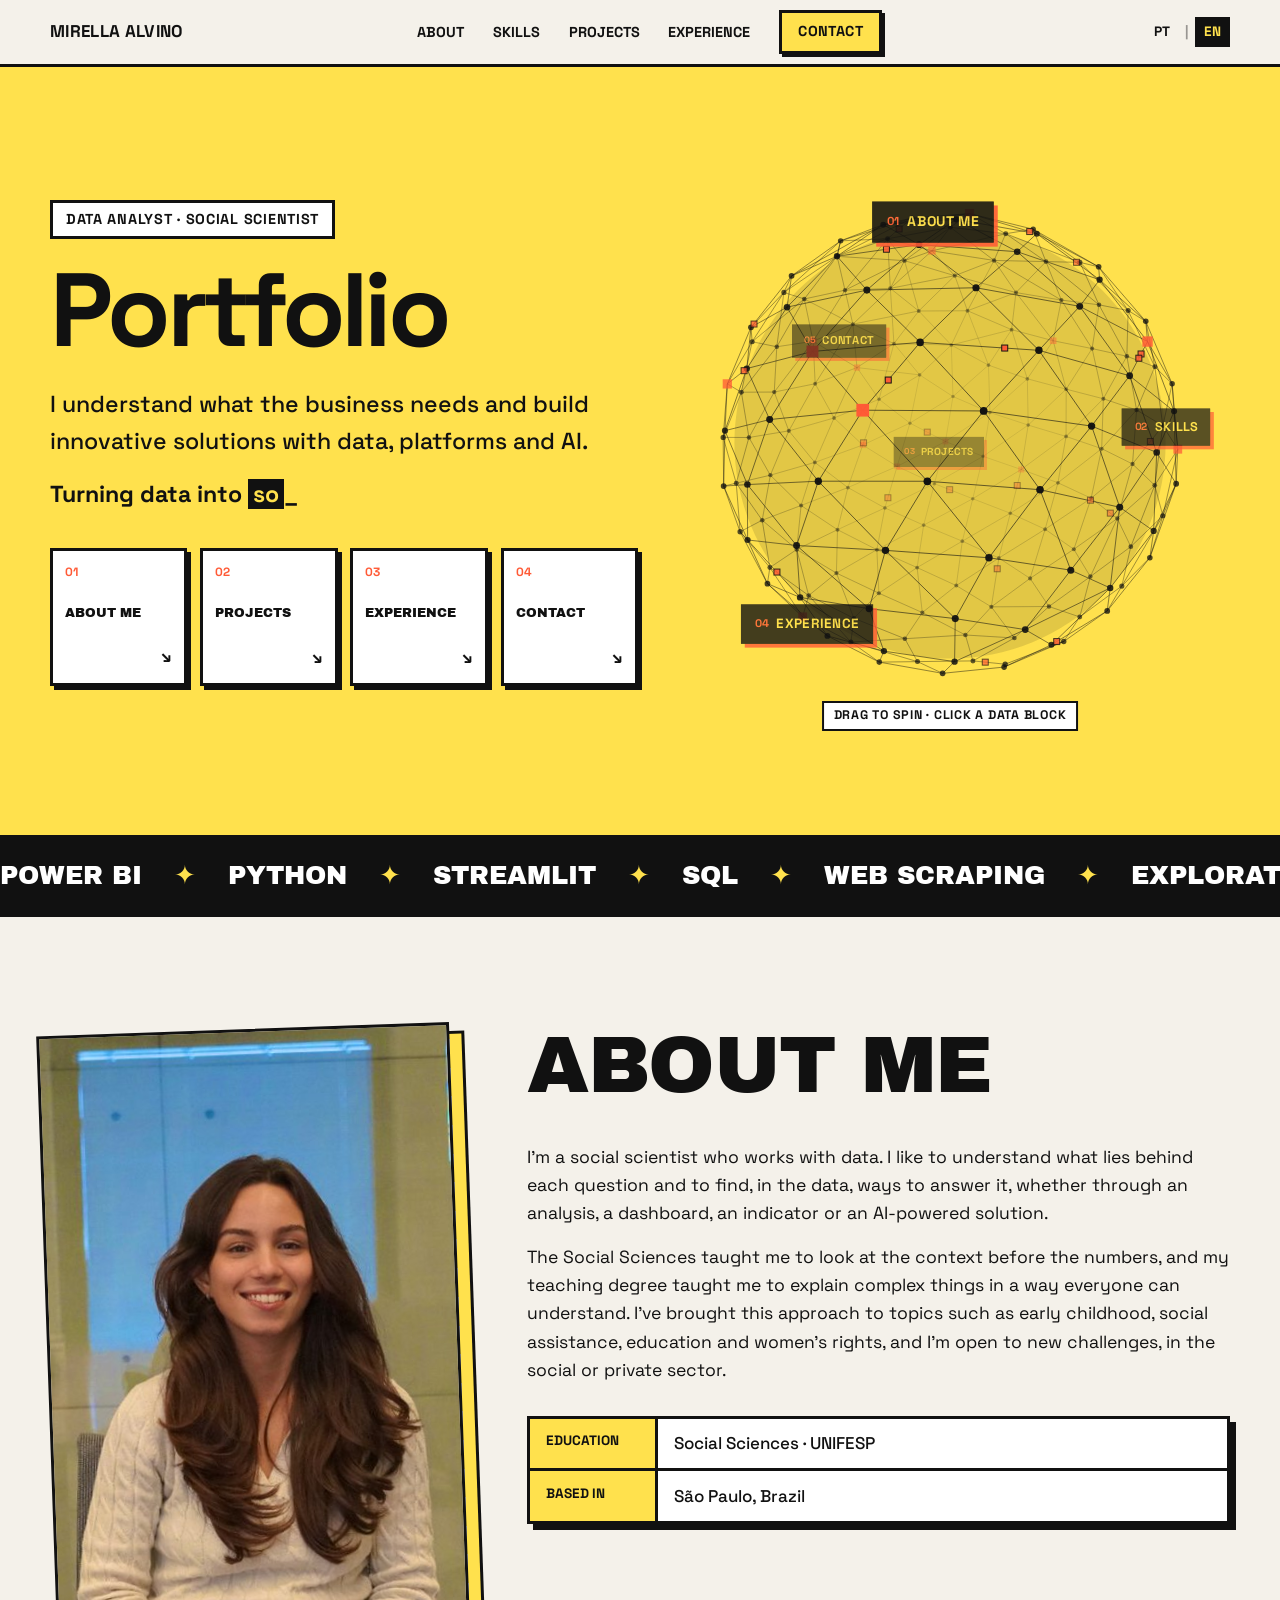
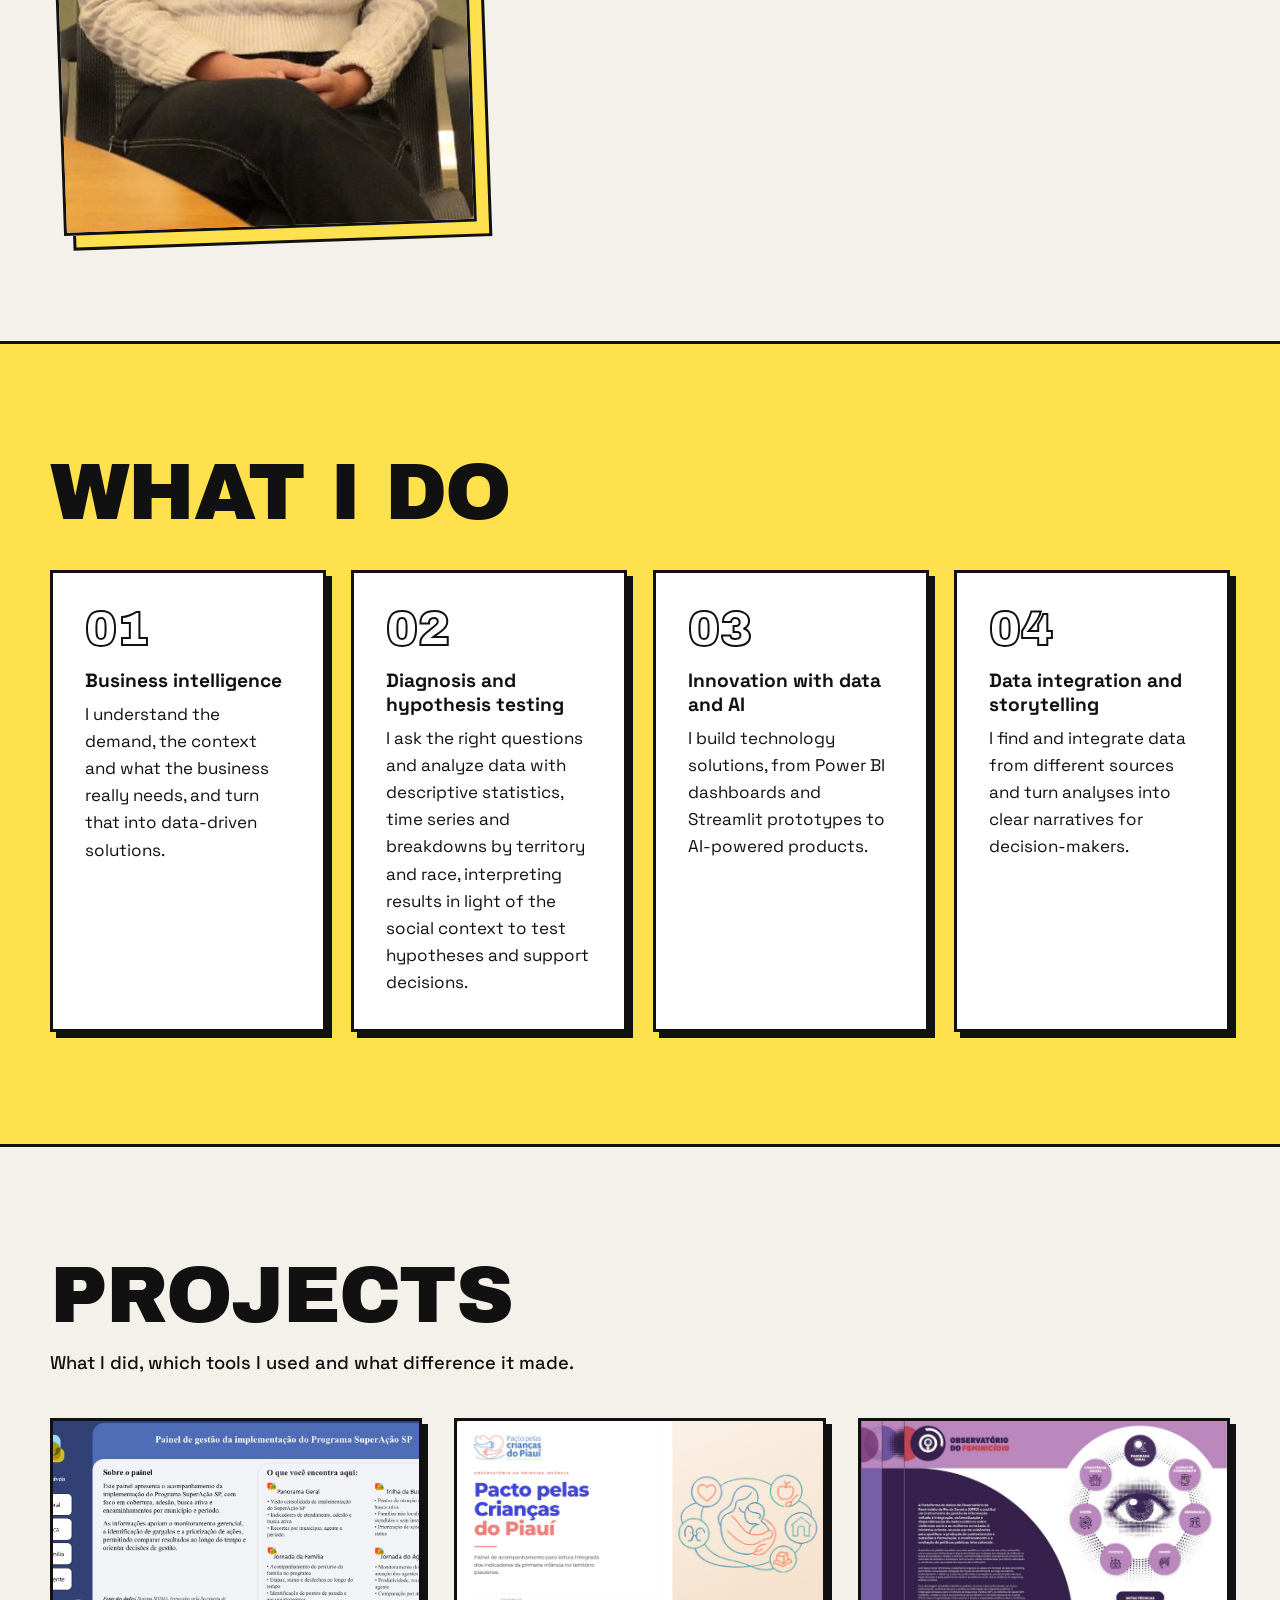
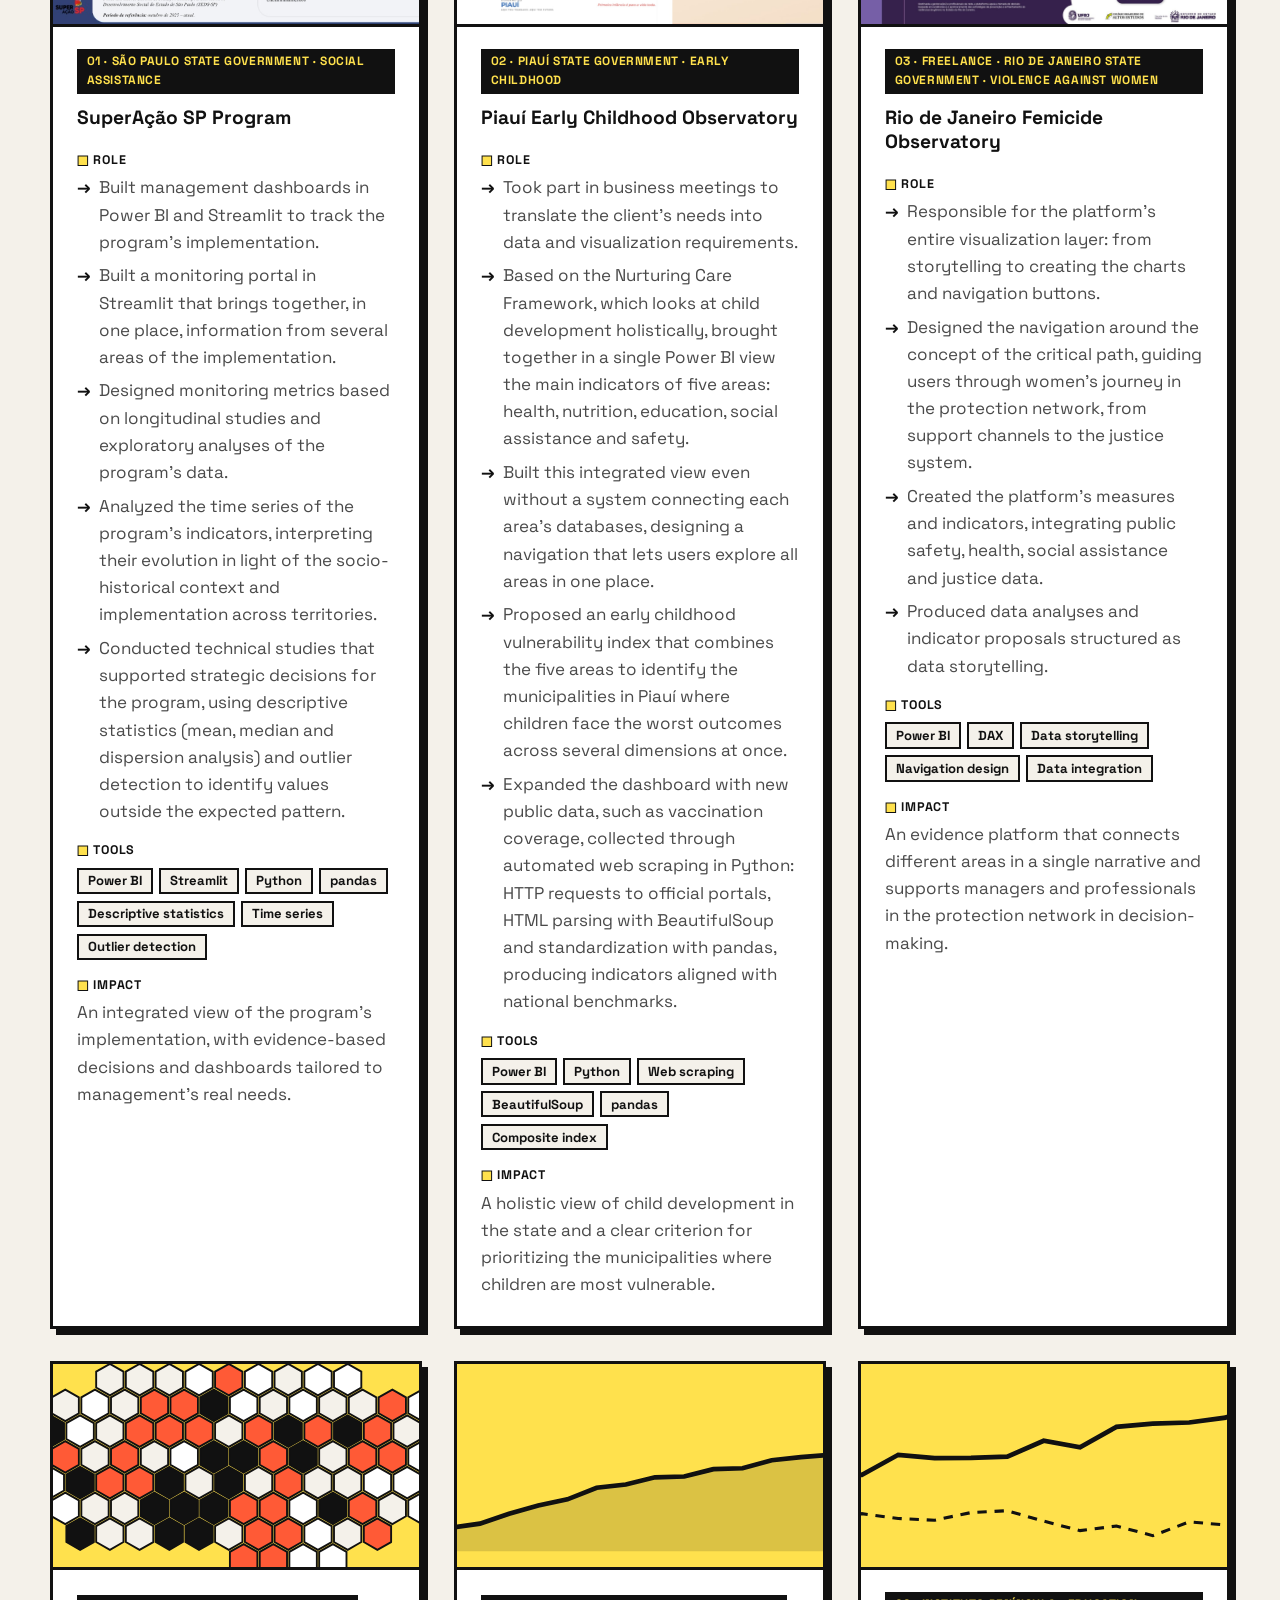
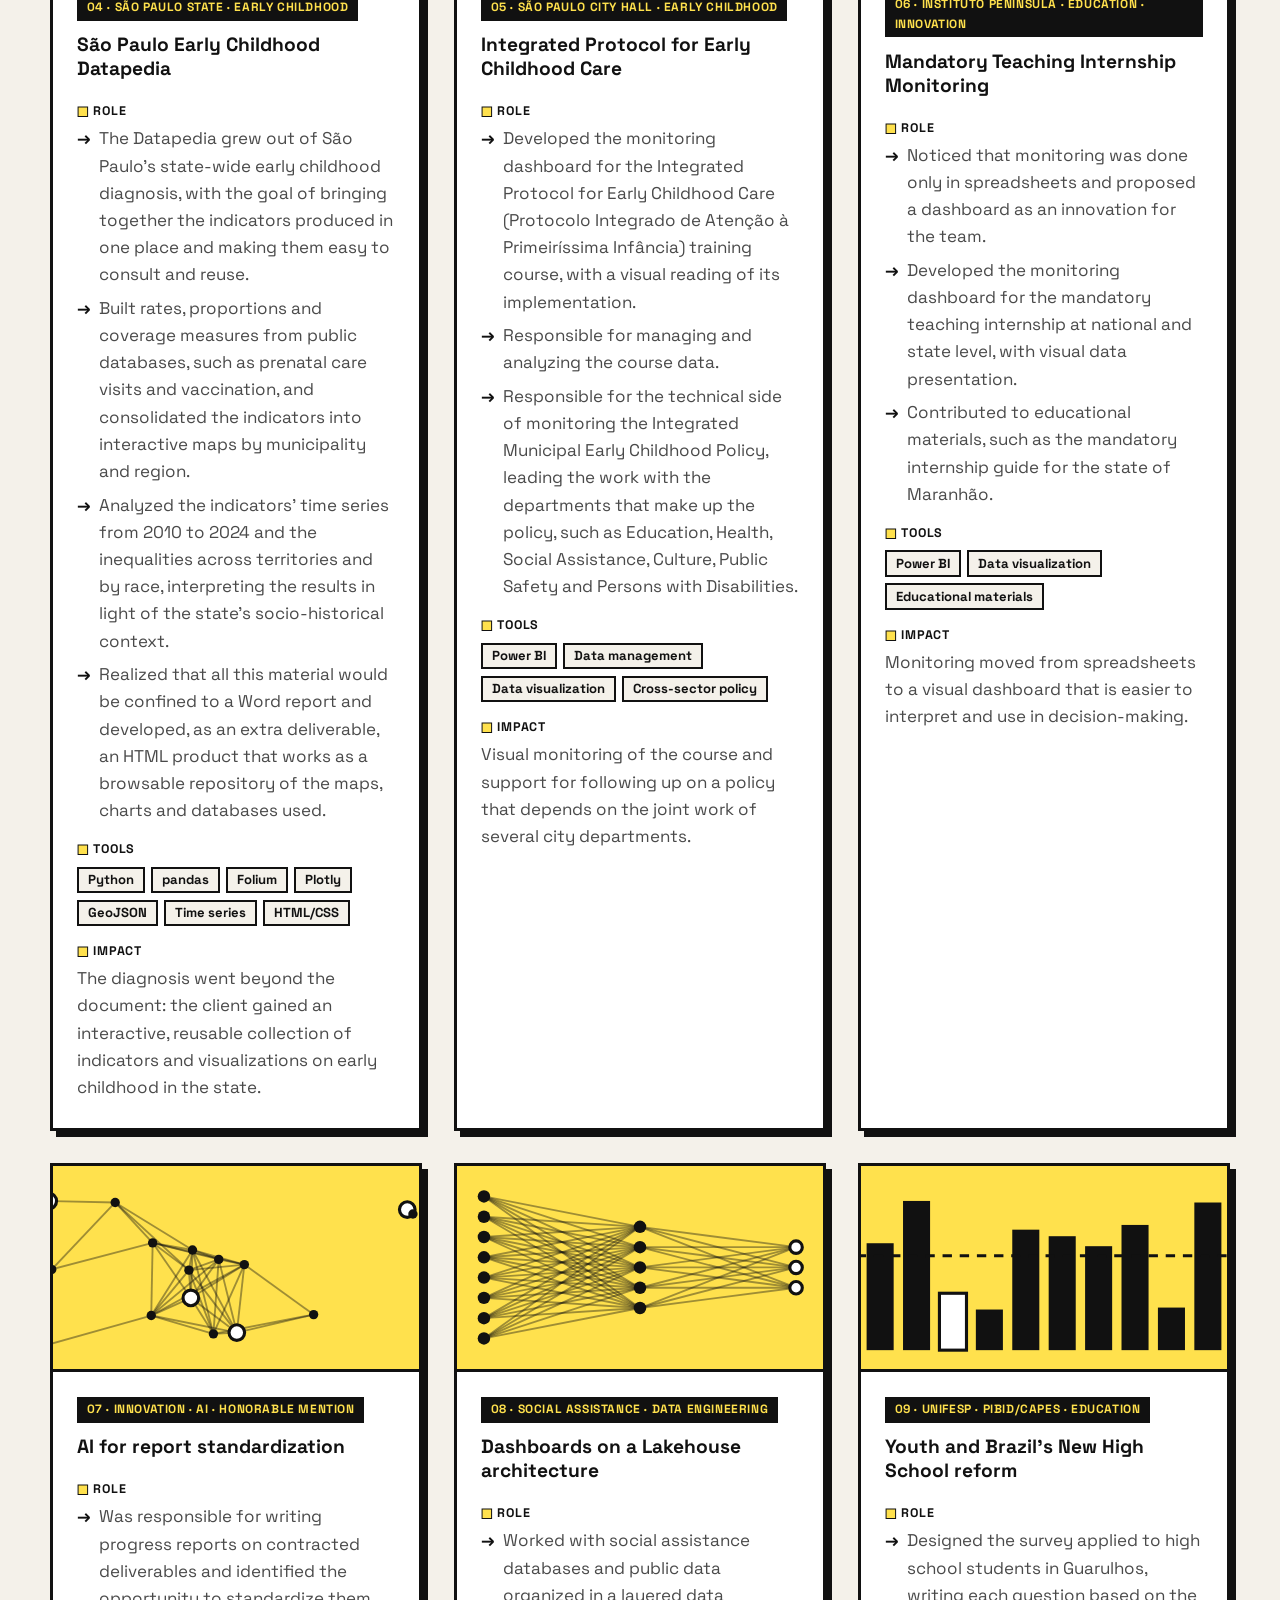
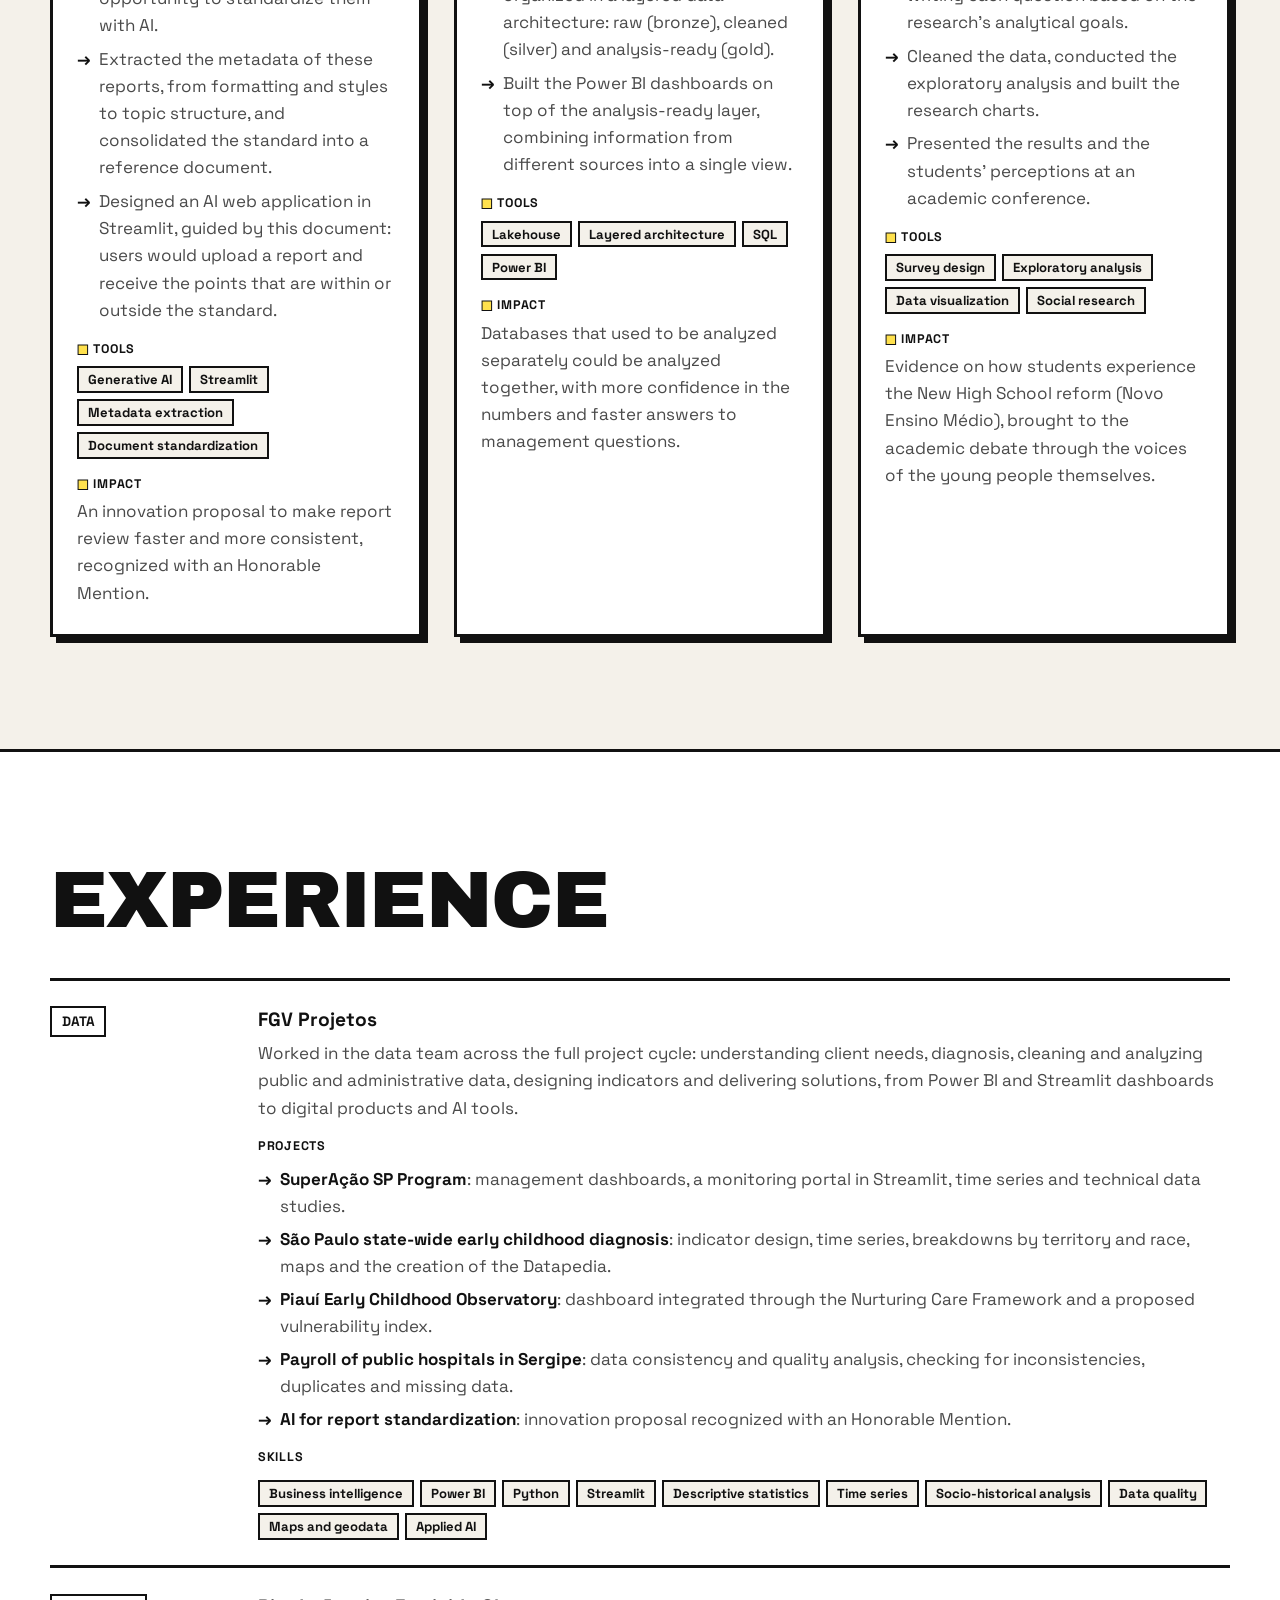
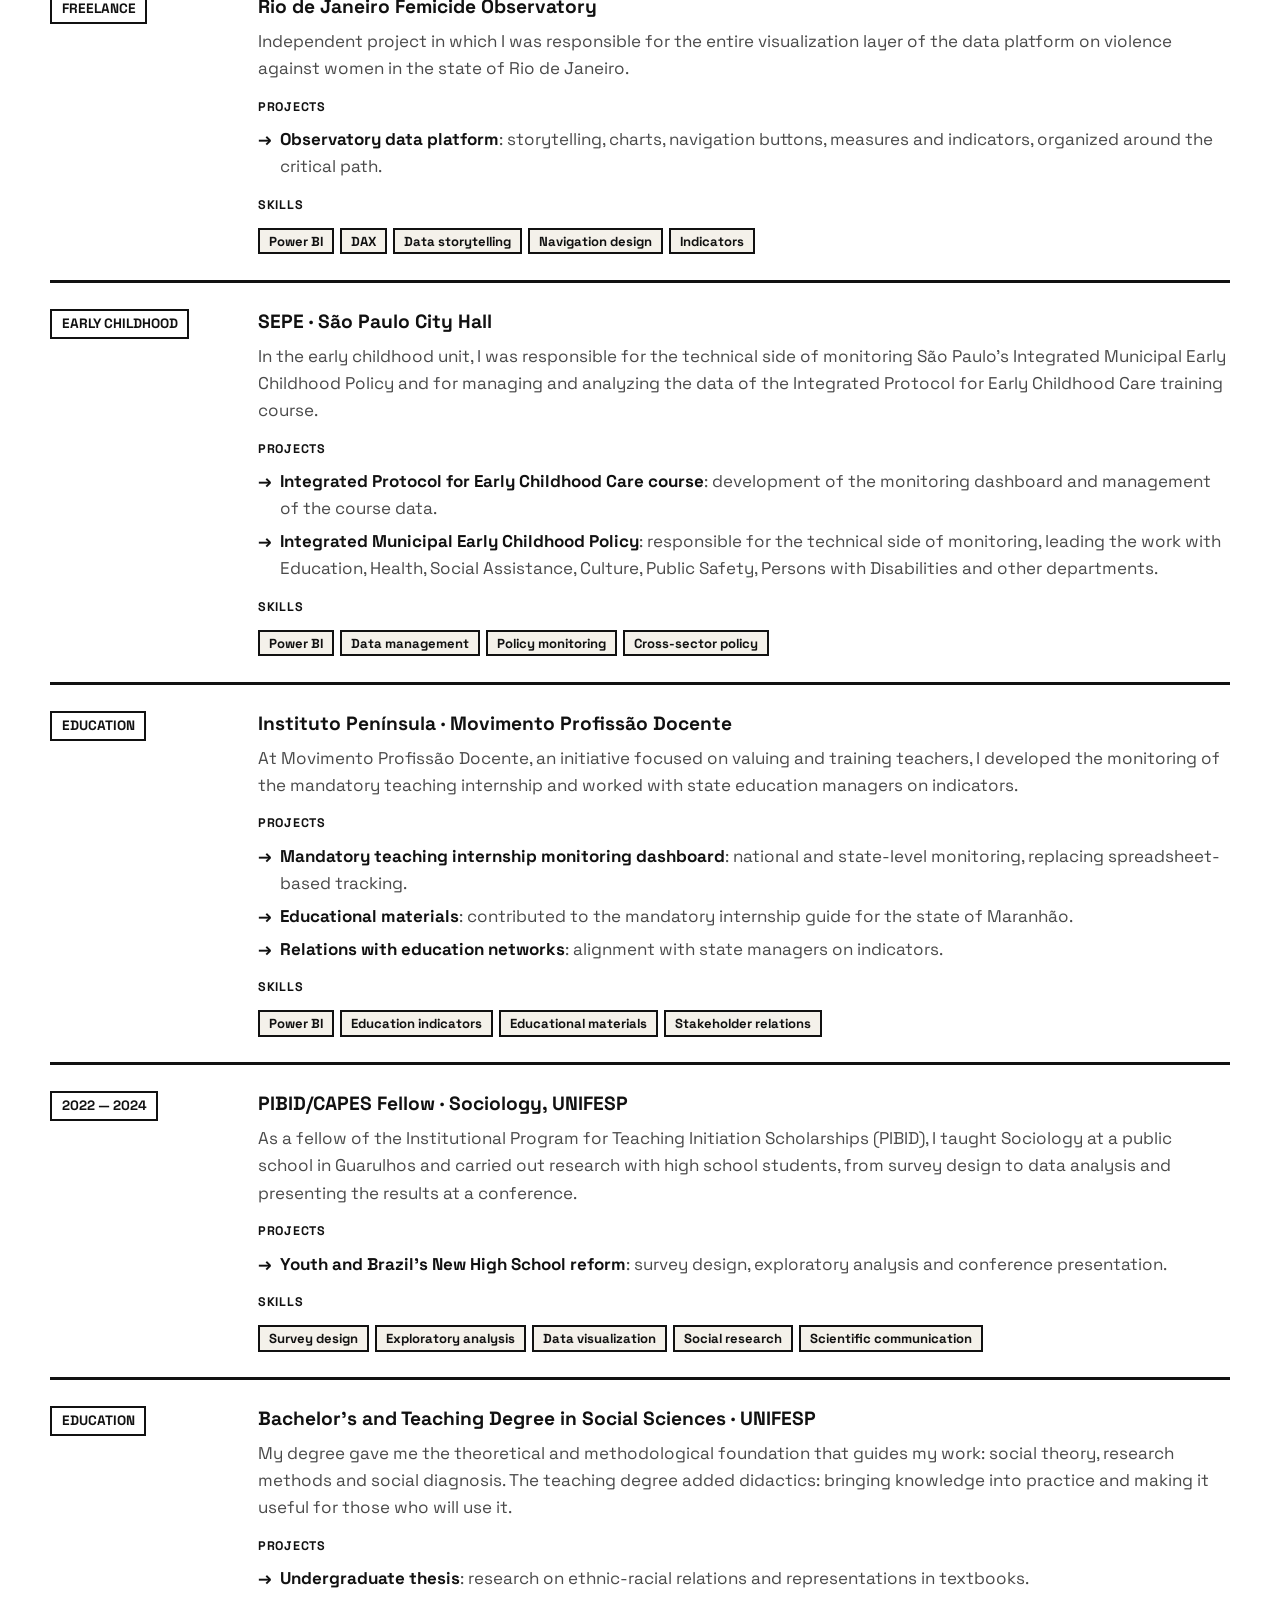
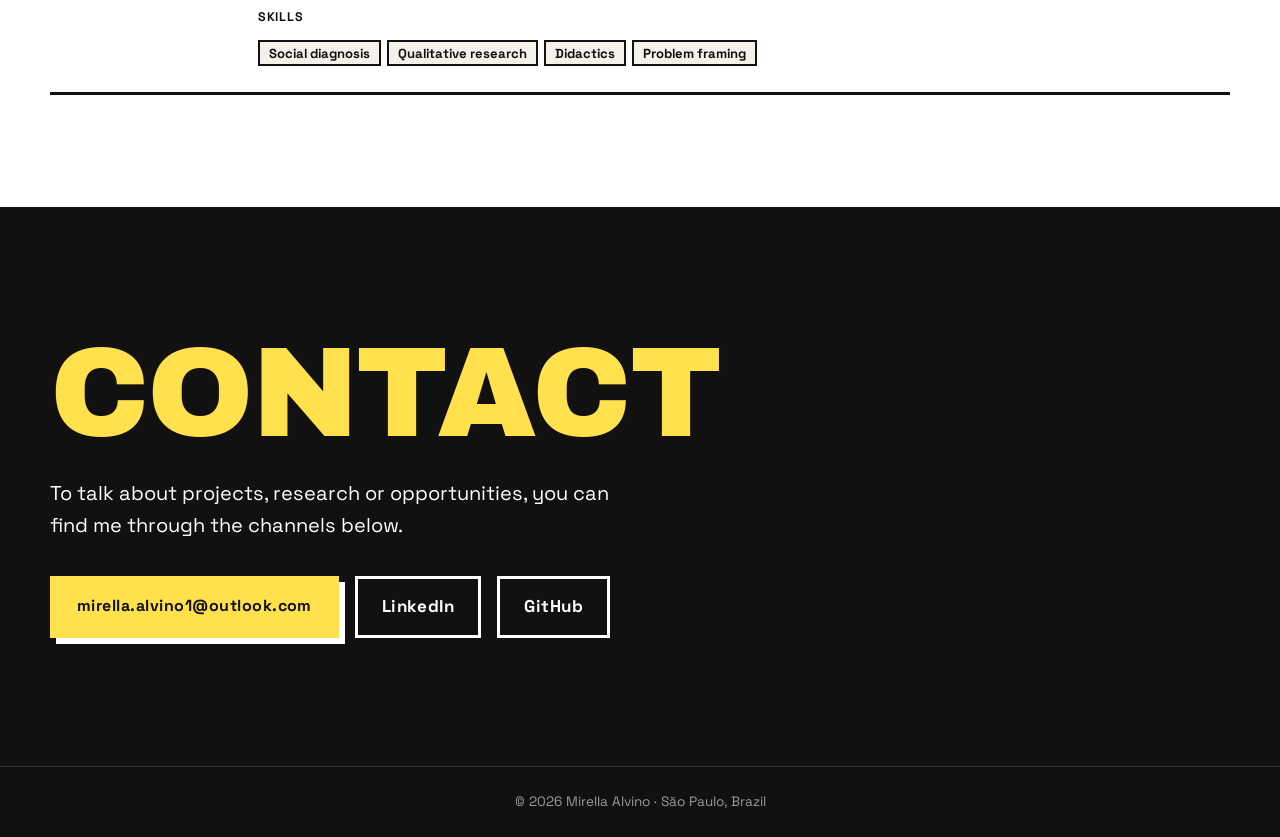
==== commit f0a2bbf4: "Prévia para compartilhar o link, ícone e novo texto do projeto Lakehouse" ====
--- a/en.html
+++ b/en.html
@@ -5,6 +5,18 @@
   <meta name="viewport" content="width=device-width, initial-scale=1">
   <title>Mirella Alvino — Portfolio</title>
   <meta name="description" content="Portfolio of Mirella Alvino: business intelligence and innovative solutions with data, platforms and AI.">
+  <link rel="icon" href="img/favicon.svg" type="image/svg+xml">
+  <link rel="apple-touch-icon" href="img/icone-180.png">
+  <meta property="og:type" content="website">
+  <meta property="og:title" content="Mirella Alvino — Portfolio">
+  <meta property="og:description" content="Portfolio of Mirella Alvino: business intelligence and innovative solutions with data, platforms and AI.">
+  <meta property="og:url" content="https://mialvino3-a11y.github.io/Portf-lio-/en.html">
+  <meta property="og:image" content="https://mialvino3-a11y.github.io/Portf-lio-/img/previa-en.png">
+  <meta property="og:image:width" content="1200">
+  <meta property="og:image:height" content="630">
+  <meta property="og:locale" content="en_US">
+  <meta property="og:locale:alternate" content="pt_BR">
+  <meta name="twitter:card" content="summary_large_image">
   <link rel="alternate" hreflang="pt-BR" href="index.html">
   <link rel="alternate" hreflang="en" href="en.html">
   <link rel="preconnect" href="https://fonts.googleapis.com">
@@ -258,15 +270,15 @@
           <article class="projeto revelar" id="proj-lakehouse">
             <div class="grafico" data-tipo="camadas" aria-hidden="true"></div>
             <div class="projeto-info">
-              <p class="tags">08 · Data engineering</p>
-              <h3>Data integration on a Lakehouse architecture</h3>
-              <dl>
-                <dt>Role</dt>
-                <dd>Built dashboards on a layered data architecture, integrating databases from different sources.</dd>
-                <dt>Tools</dt>
-                <dd class="ferramentas"><span>Lakehouse</span><span>SQL</span><span>Power BI</span></dd>
-                <dt>Impact</dt>
-                <dd>Information from several sources organized in one place, with more reliability and speed for analysis.</dd>
+              <p class="tags">08 · Social assistance · Data engineering</p>
+              <h3>Dashboards on a Lakehouse architecture</h3>
+              <dl>
+                <dt>Role</dt>
+                <dd><ul class="atuacao"><li>Worked with social assistance databases and public data organized in a layered data architecture: raw (bronze), cleaned (silver) and analysis-ready (gold).</li><li>Built the Power BI dashboards on top of the analysis-ready layer, combining information from different sources into a single view.</li></ul></dd>
+                <dt>Tools</dt>
+                <dd class="ferramentas"><span>Lakehouse</span><span>Layered architecture</span><span>SQL</span><span>Power BI</span></dd>
+                <dt>Impact</dt>
+                <dd>Databases that used to be analyzed separately could be analyzed together, with more confidence in the numbers and faster answers to management questions.</dd>
               </dl>
             </div>
           </article>
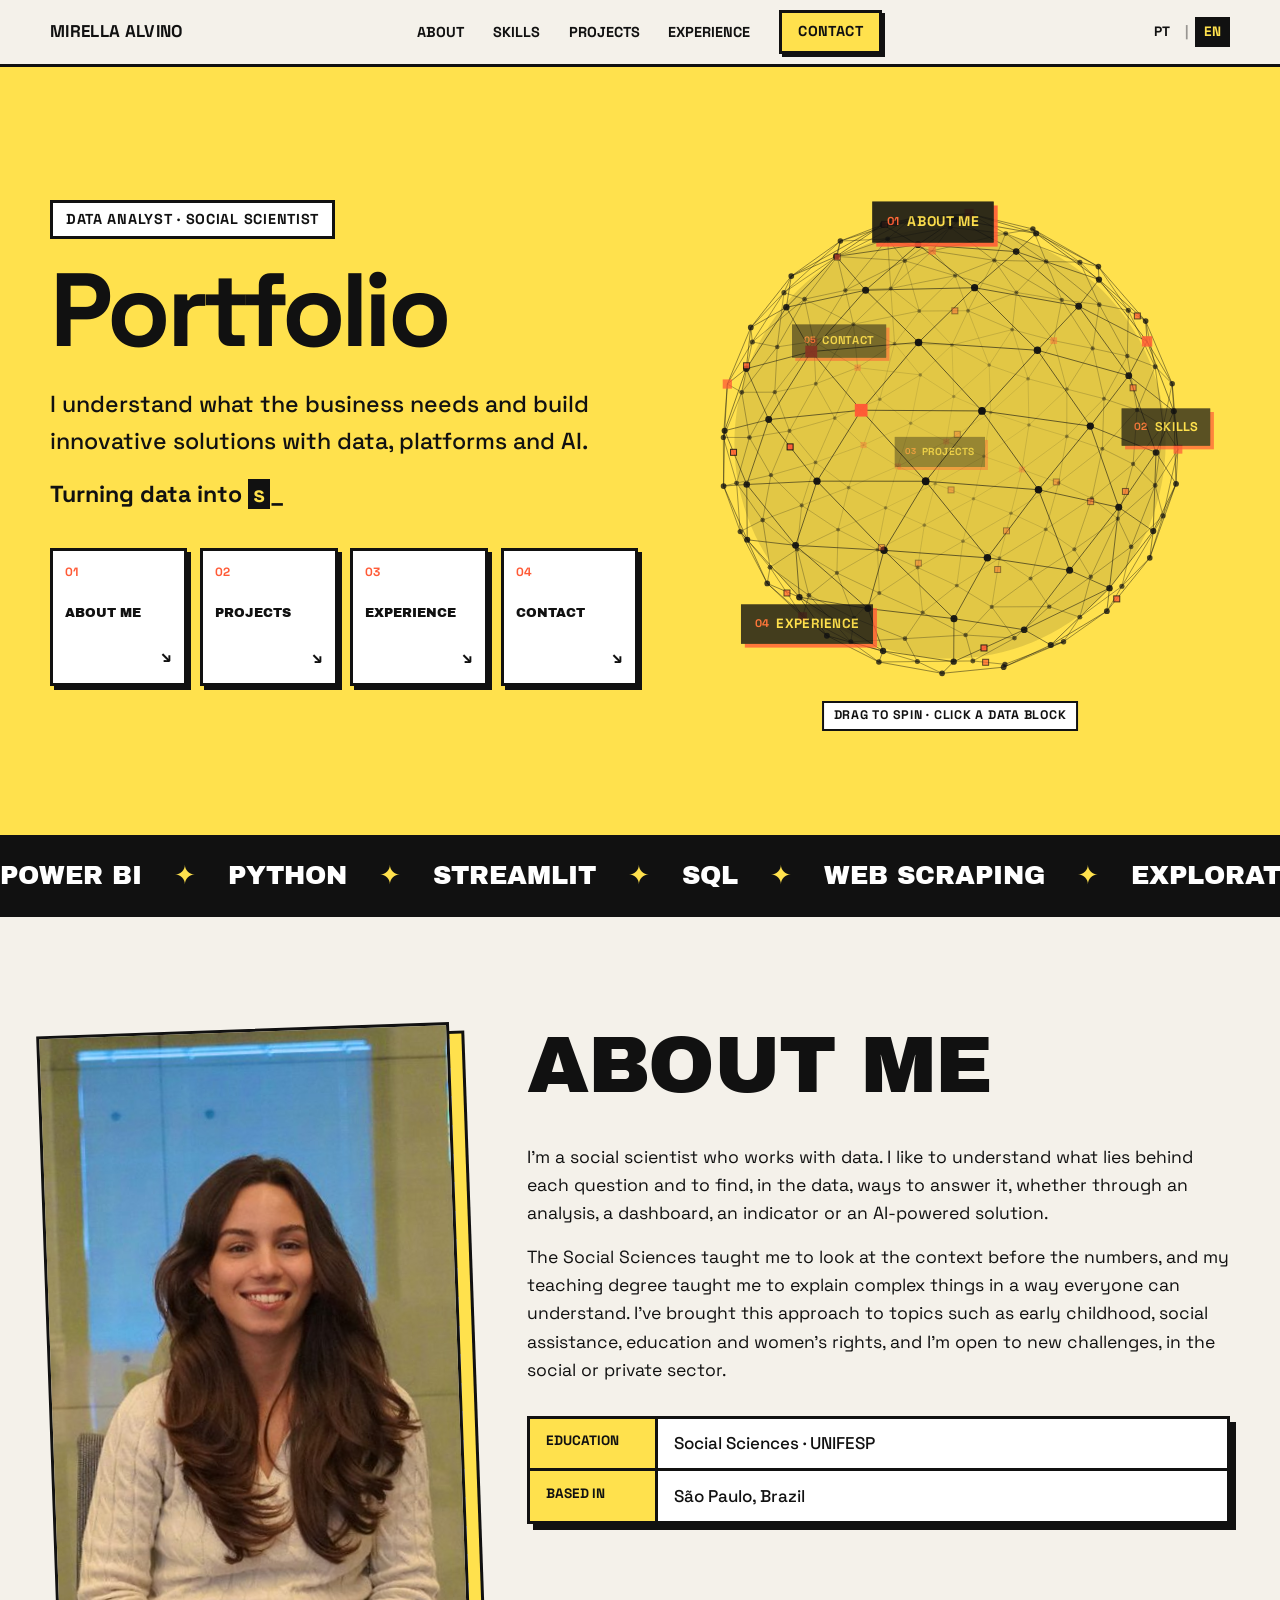
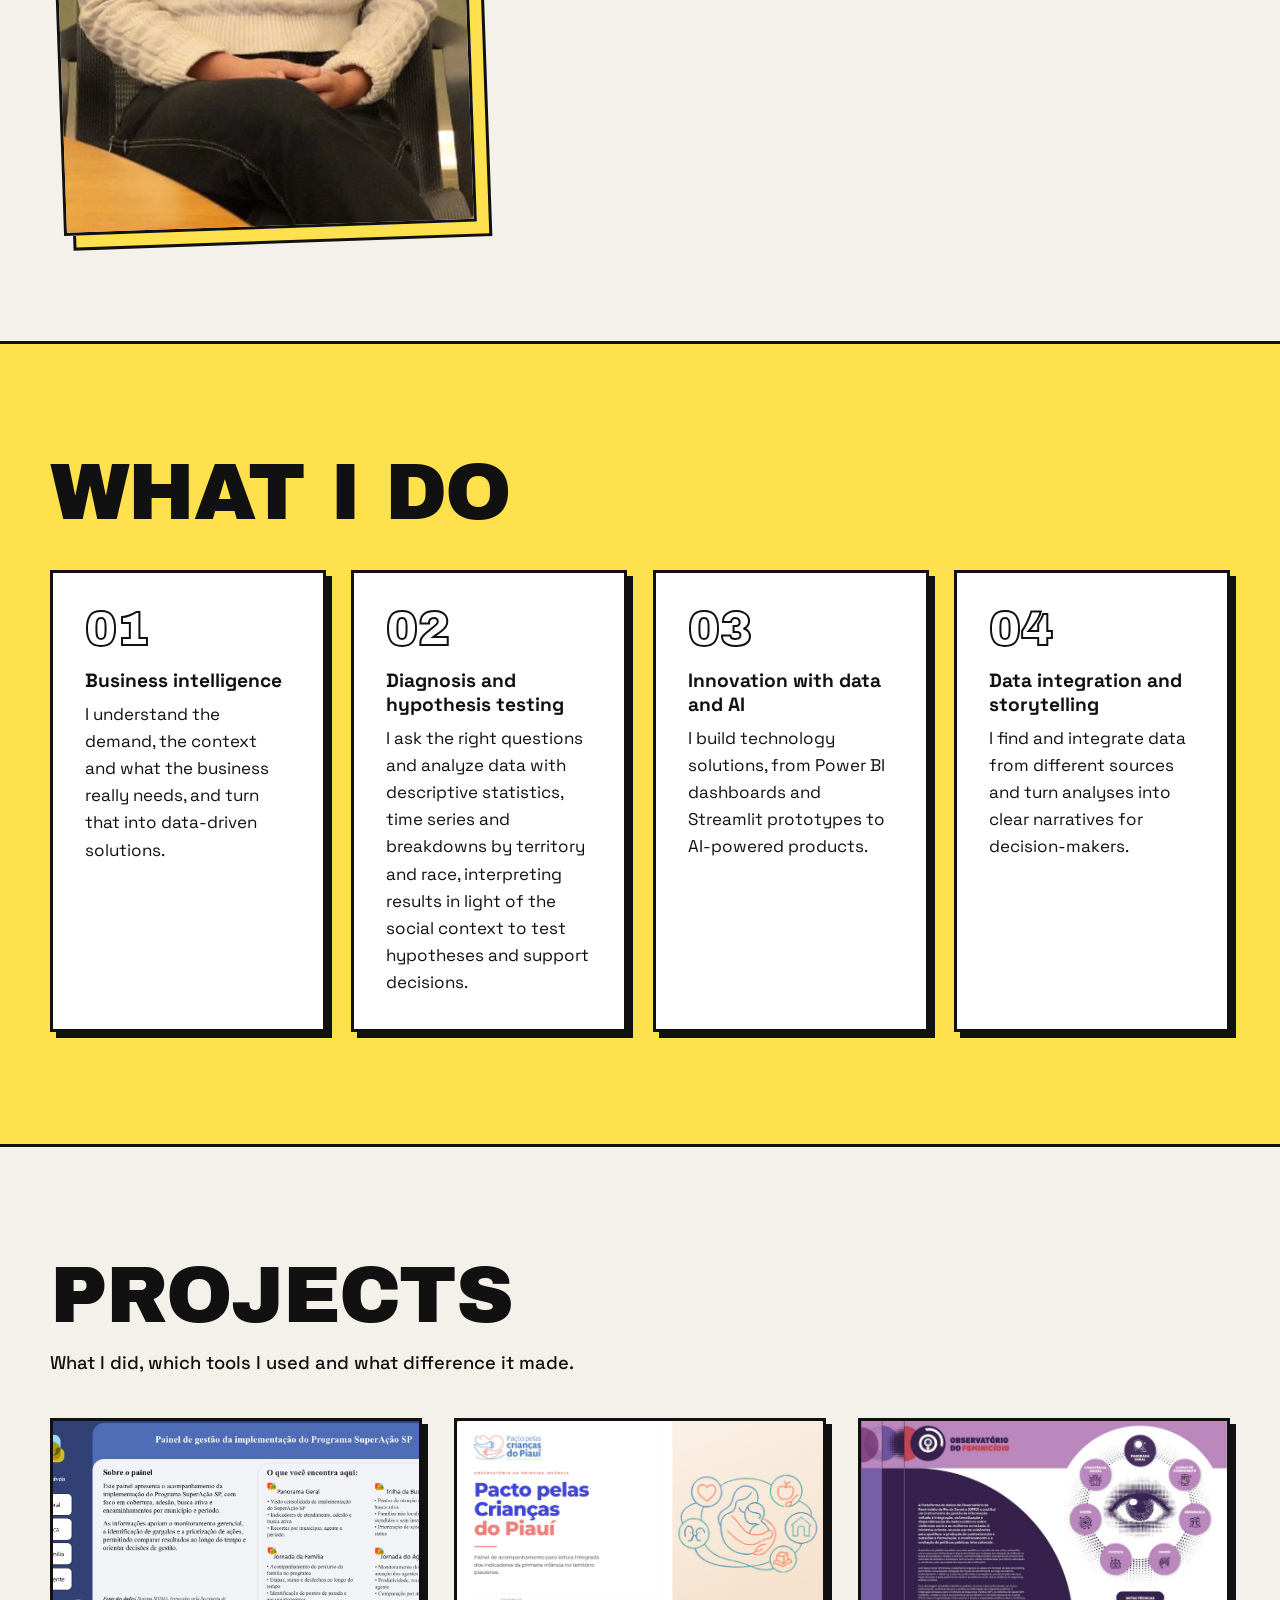
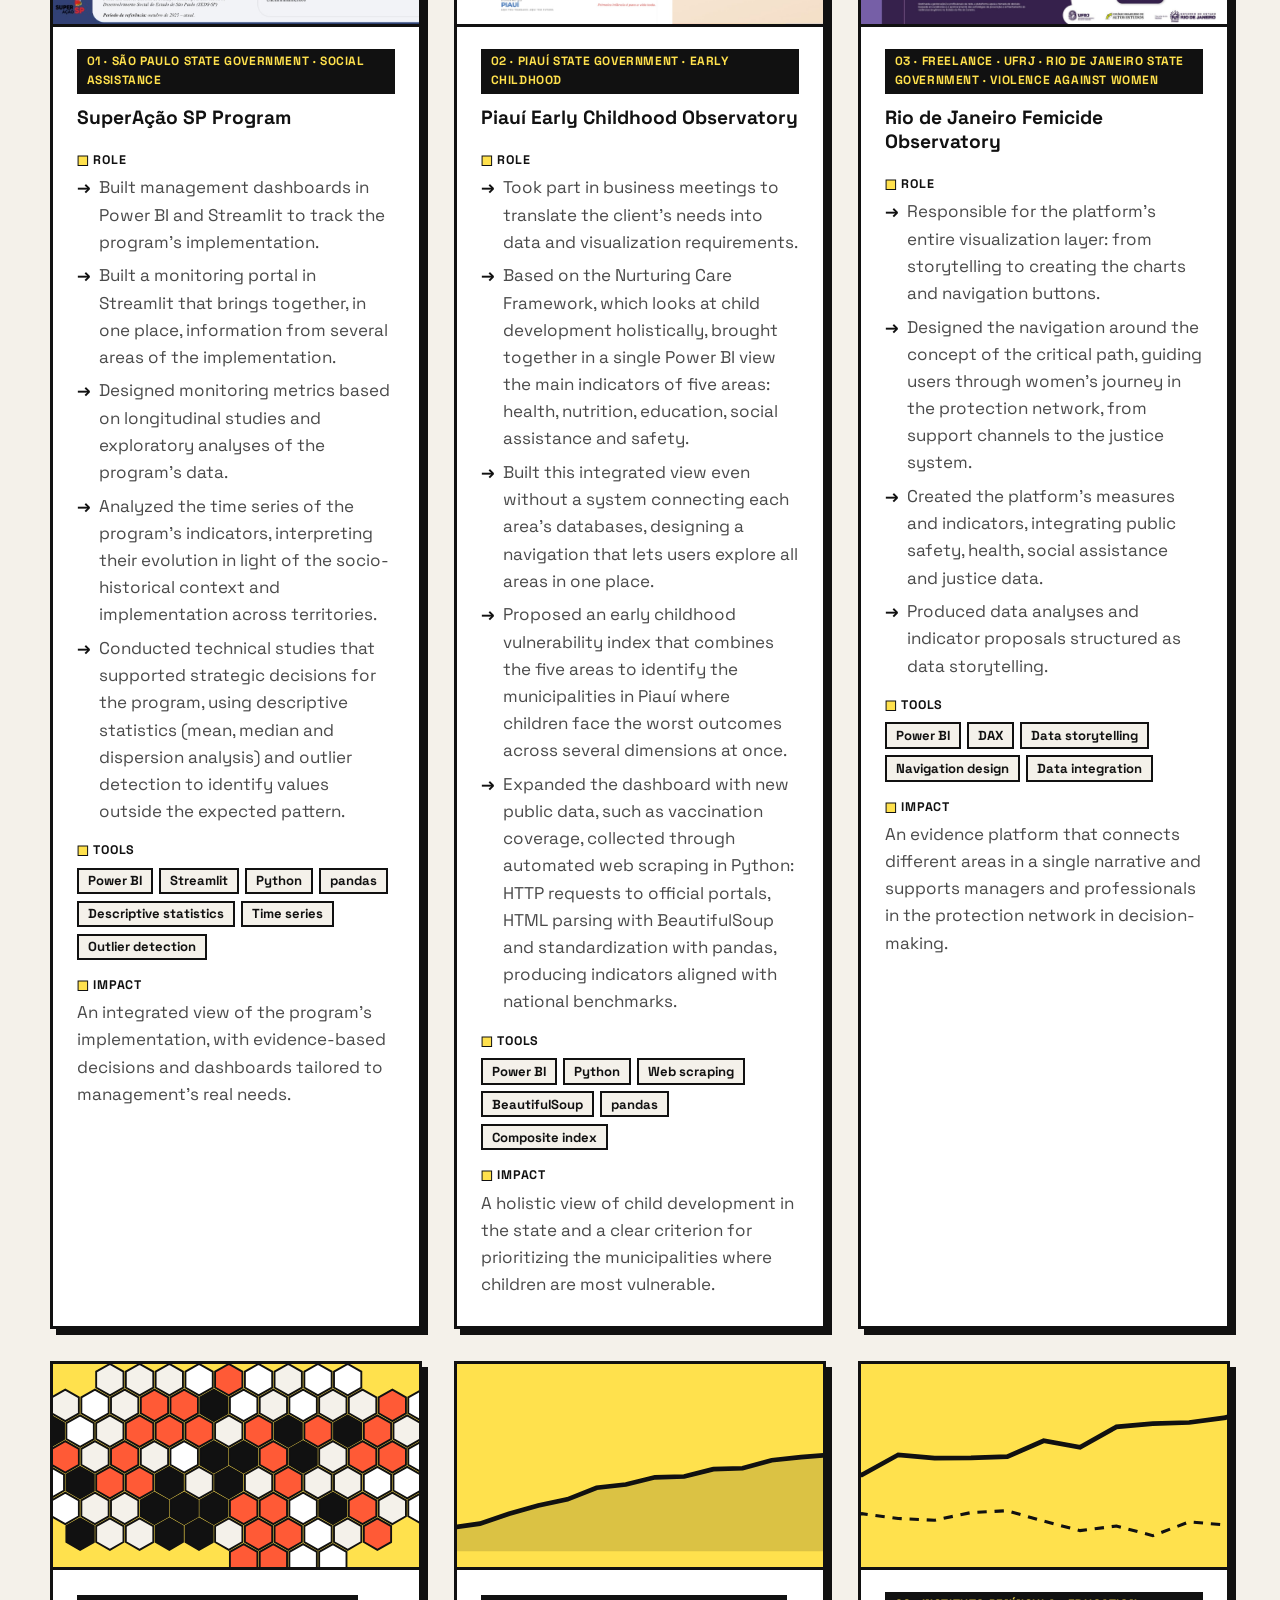
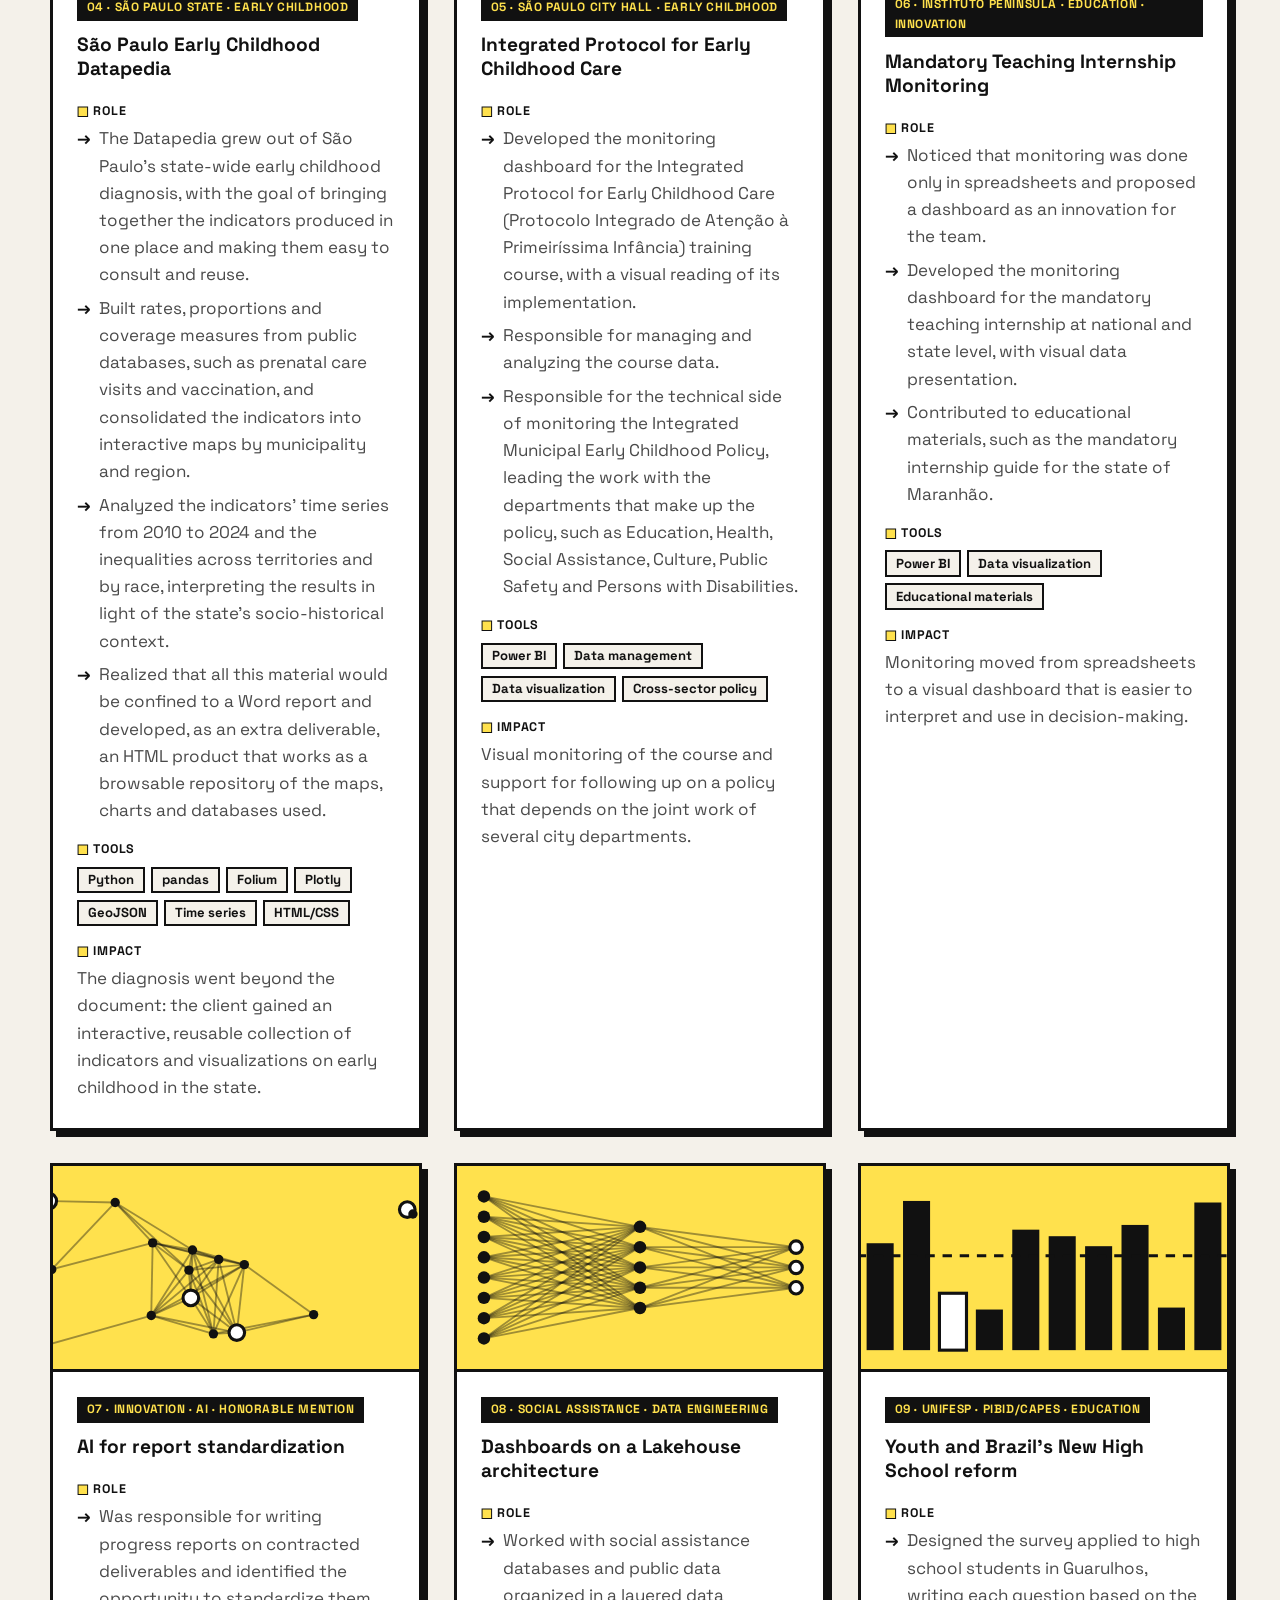
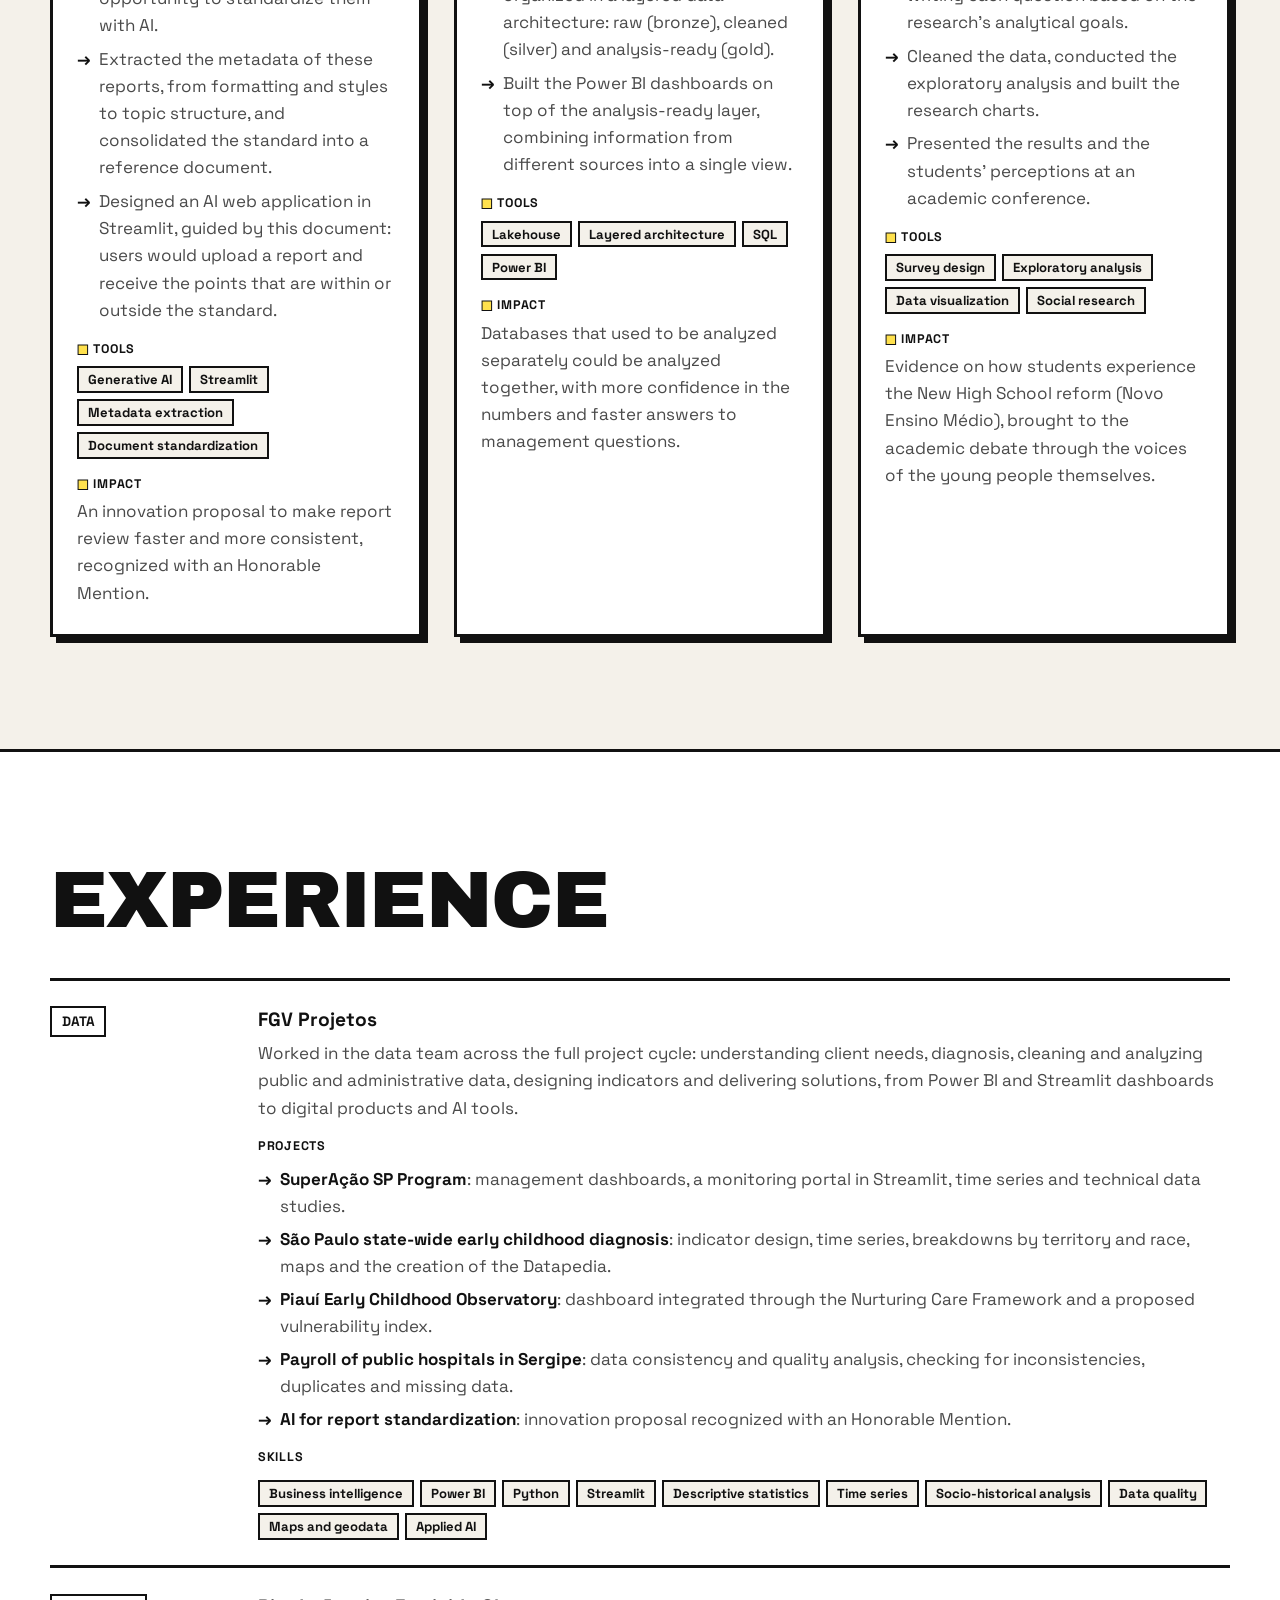
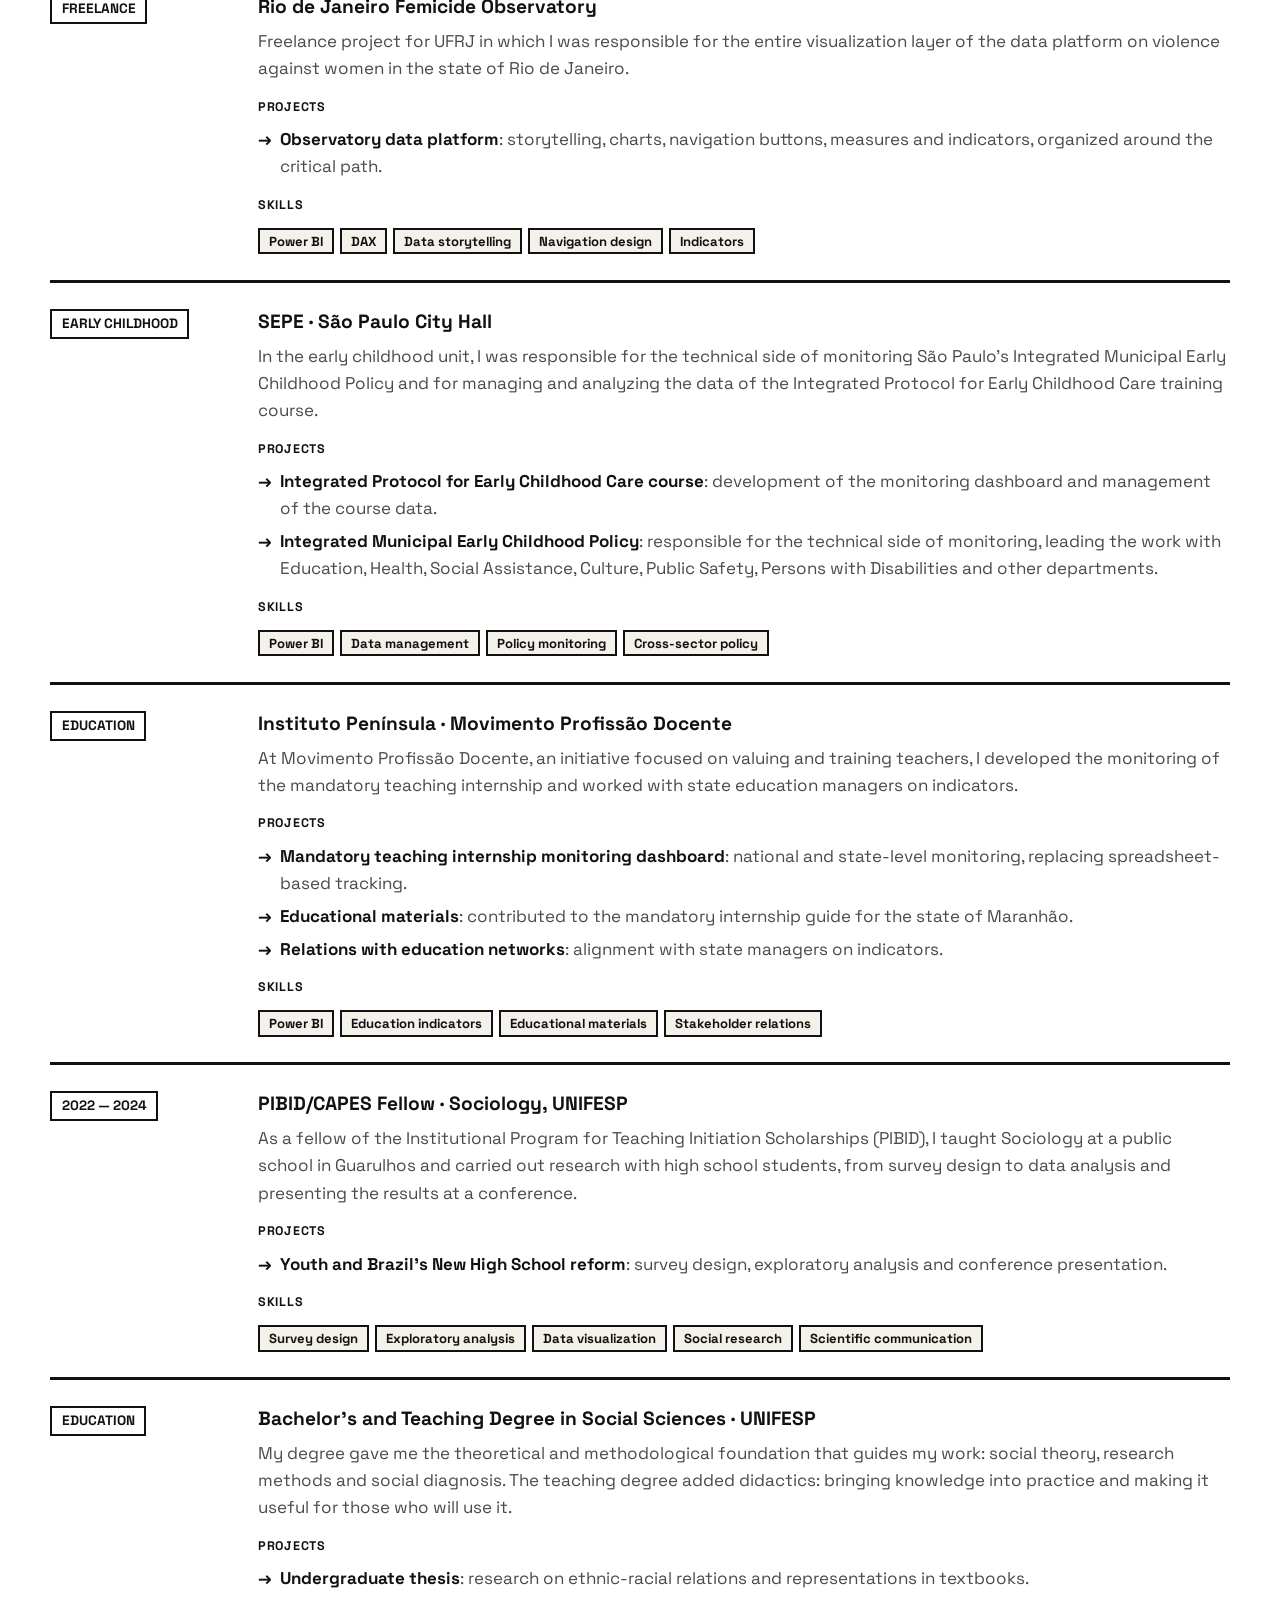
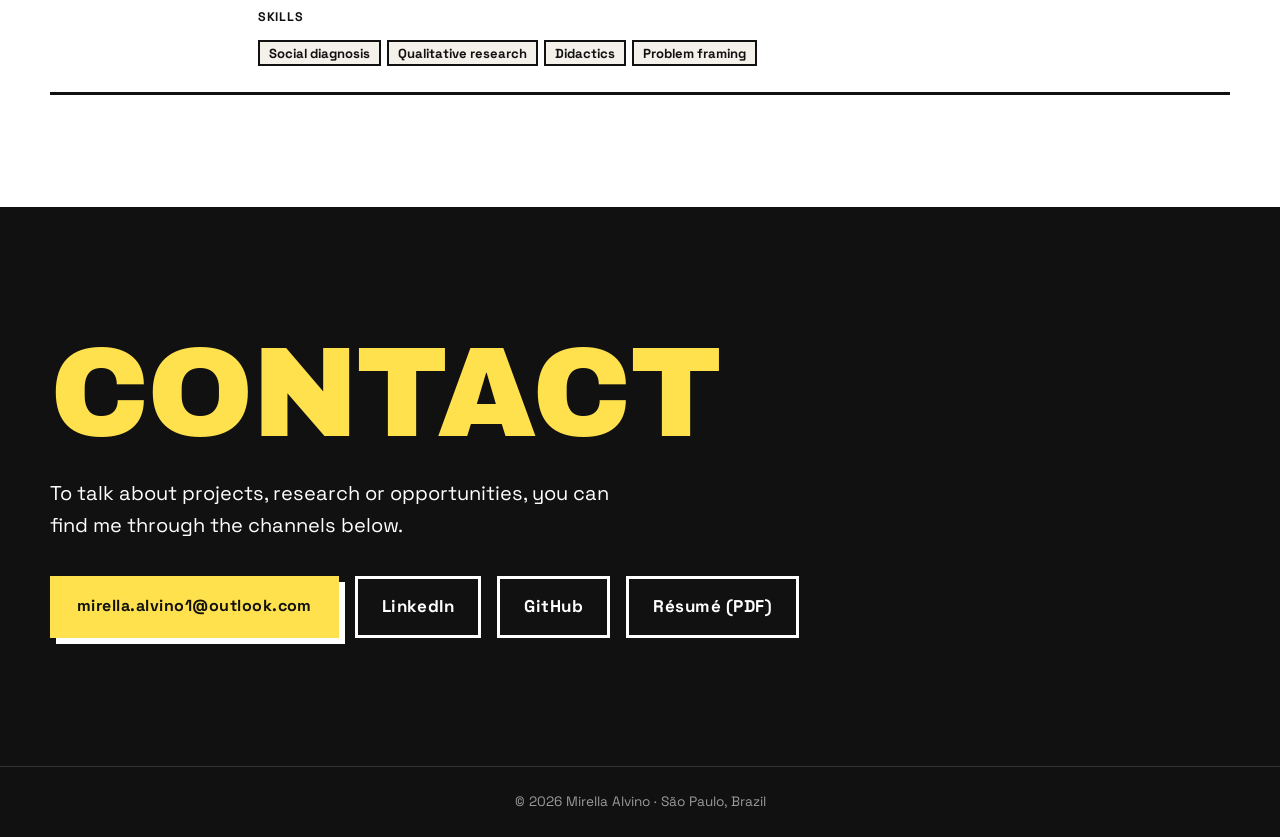
==== commit 06520e44: "Currículo em PDF (PT e EN) para baixar e Observatório do Feminicídio como freelance para a UFRJ" ====
--- a/en.html
+++ b/en.html
@@ -190,7 +190,7 @@
           <article class="projeto revelar" id="proj-feminicidio">
             <div class="projeto-img"><img src="img/observatorio-feminicidio.jpg" alt="Home screen of the Rio de Janeiro Femicide Observatory" loading="lazy"></div>
             <div class="projeto-info">
-              <p class="tags">03 · Freelance · Rio de Janeiro State Government · Violence against women</p>
+              <p class="tags">03 · Freelance · UFRJ · Rio de Janeiro State Government · Violence against women</p>
               <h3>Rio de Janeiro Femicide Observatory</h3>
               <dl>
                 <dt>Role</dt>
@@ -323,7 +323,7 @@
             <span class="periodo">Freelance</span>
             <div class="traj-corpo">
               <h3>Rio de Janeiro Femicide Observatory</h3>
-              <p>Independent project in which I was responsible for the entire visualization layer of the data platform on violence against women in the state of Rio de Janeiro.</p>
+              <p>Freelance project for UFRJ in which I was responsible for the entire visualization layer of the data platform on violence against women in the state of Rio de Janeiro.</p>
               <p class="traj-rotulo">Projects</p>
               <ul class="traj-lista"><li><strong>Observatory data platform</strong>: storytelling, charts, navigation buttons, measures and indicators, organized around the critical path.</li></ul>
               <p class="traj-rotulo">Skills</p>
@@ -387,6 +387,7 @@
           <a href="mailto:mirella.alvino1@outlook.com" class="btn btn-amarelo">mirella.alvino1@outlook.com</a>
           <a href="https://www.linkedin.com/in/mirellalvinobastos/" class="btn btn-claro" target="_blank" rel="noopener">LinkedIn</a>
           <a href="https://github.com/mialvino3-a11y" class="btn btn-claro" target="_blank" rel="noopener">GitHub</a>
+          <a href="curriculo/Mirella-Alvino-CV-EN.pdf" class="btn btn-claro" download>Résumé (PDF)</a>
         </div>
       </div>
     </section>
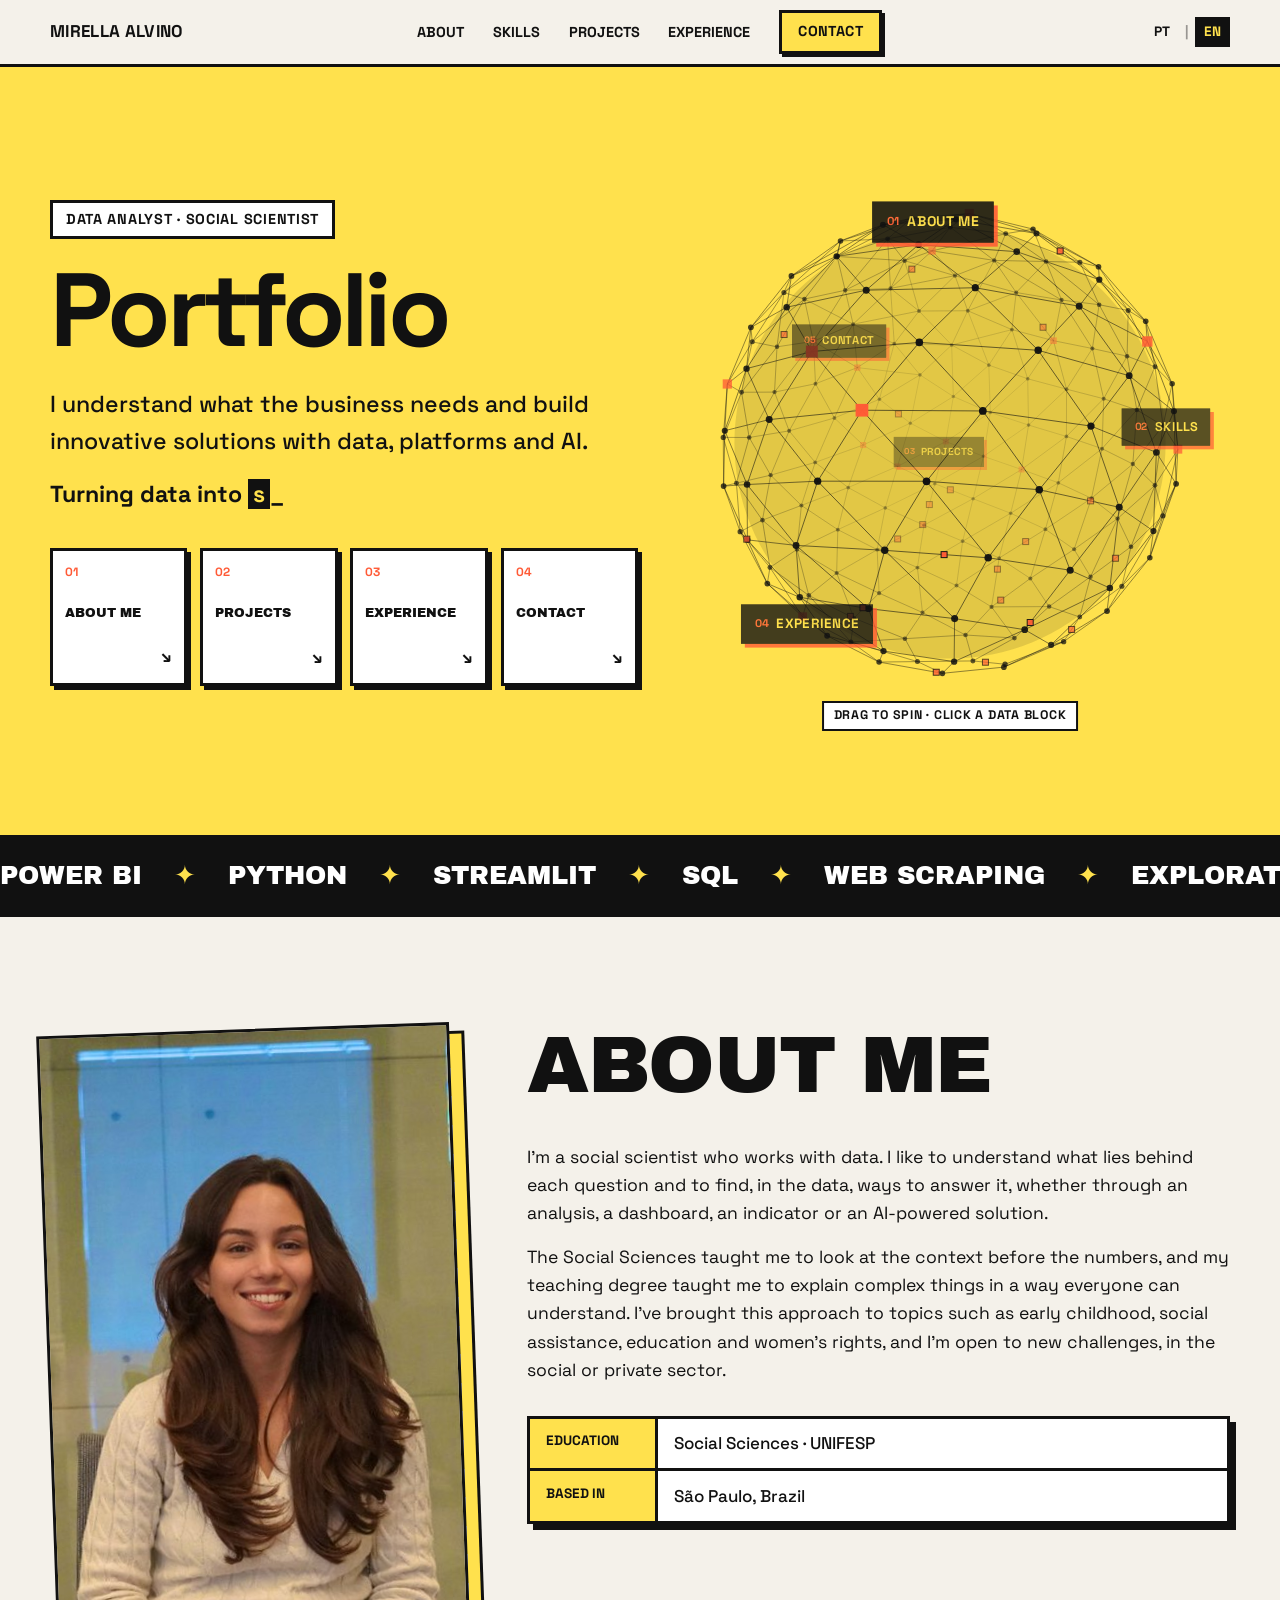
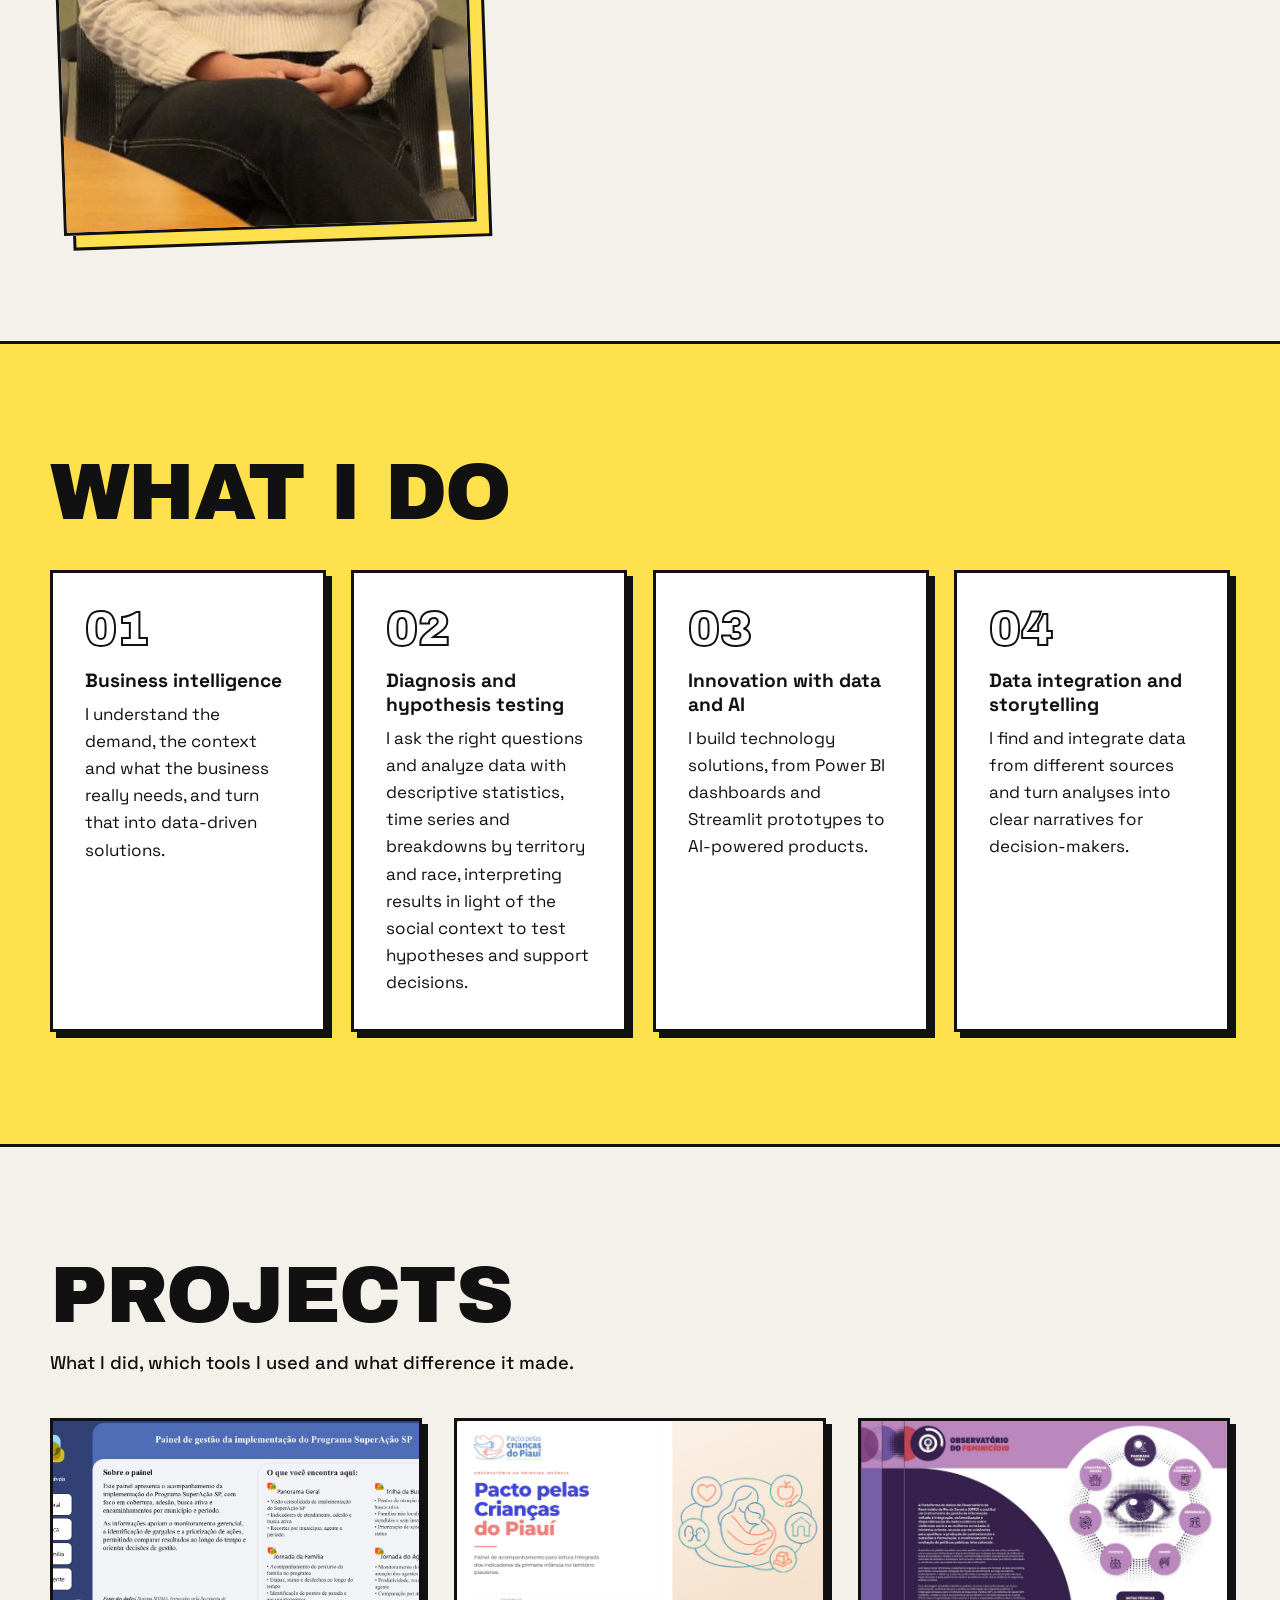
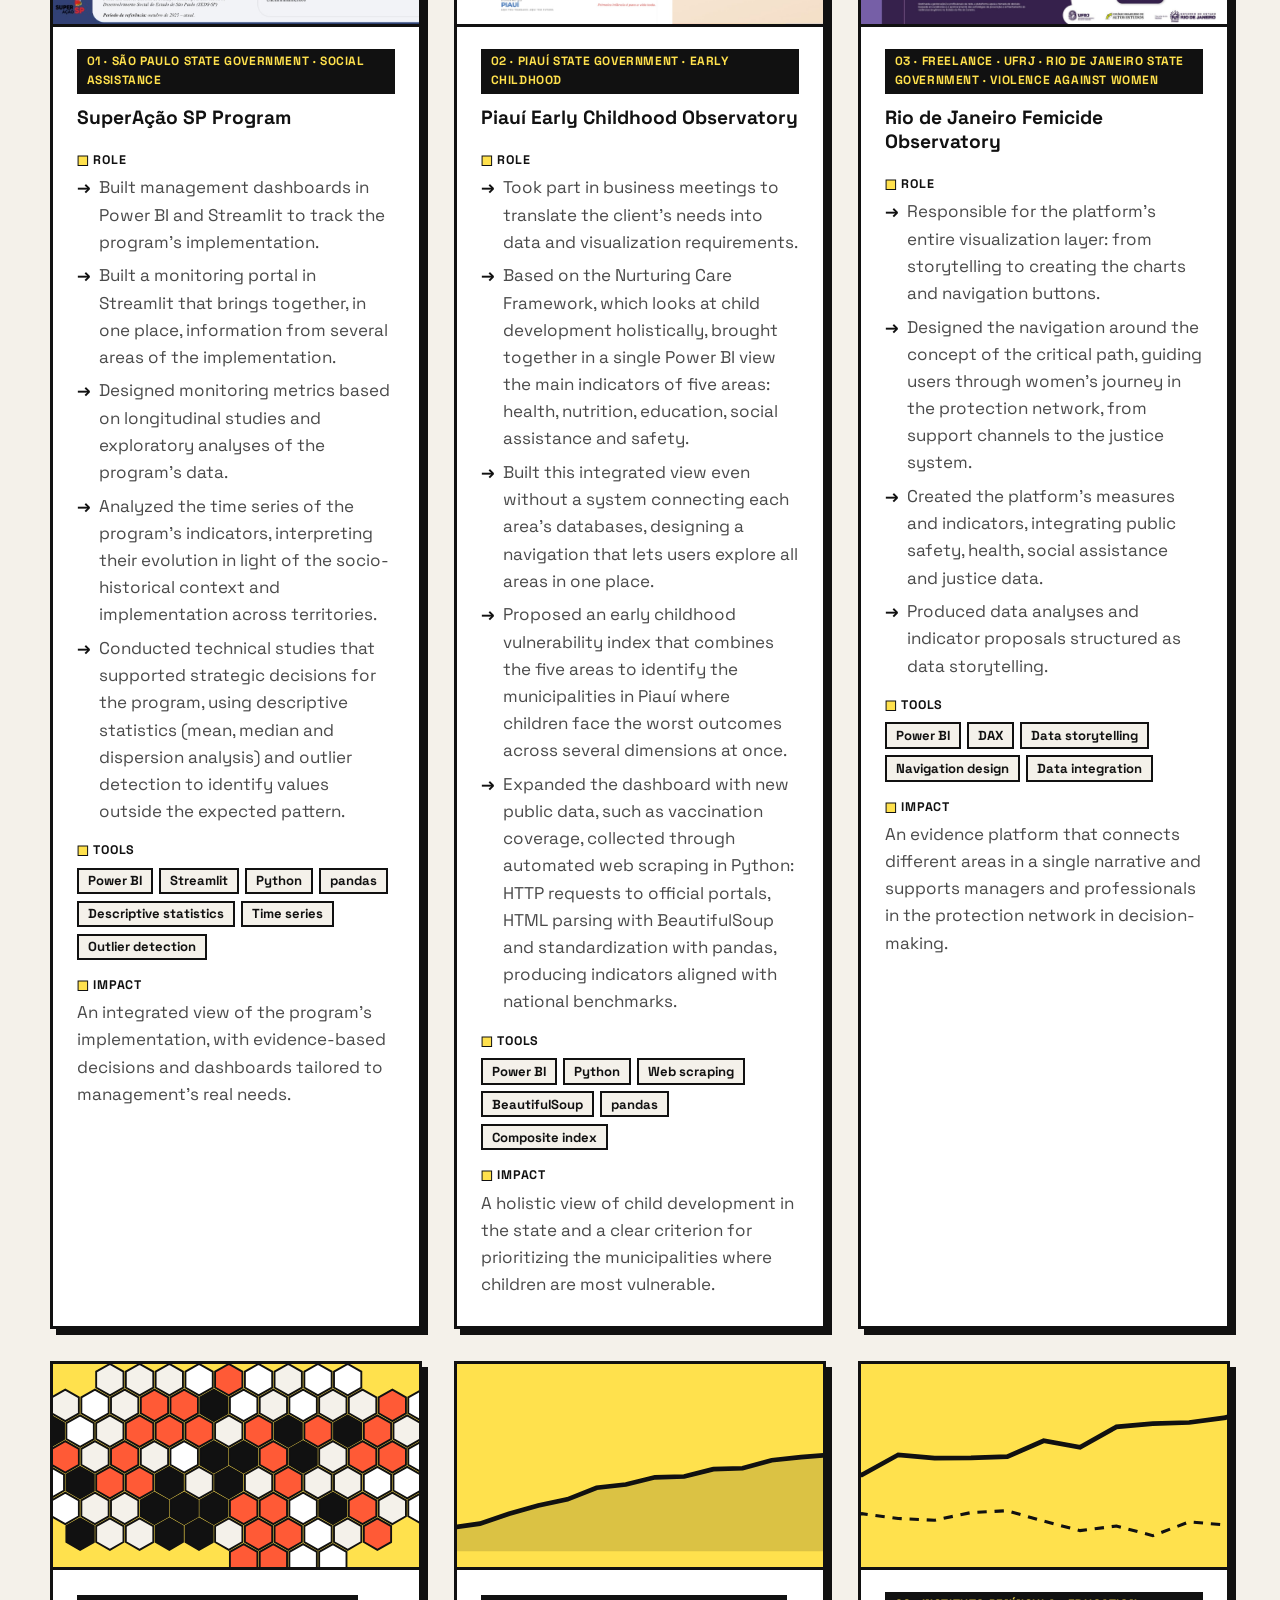
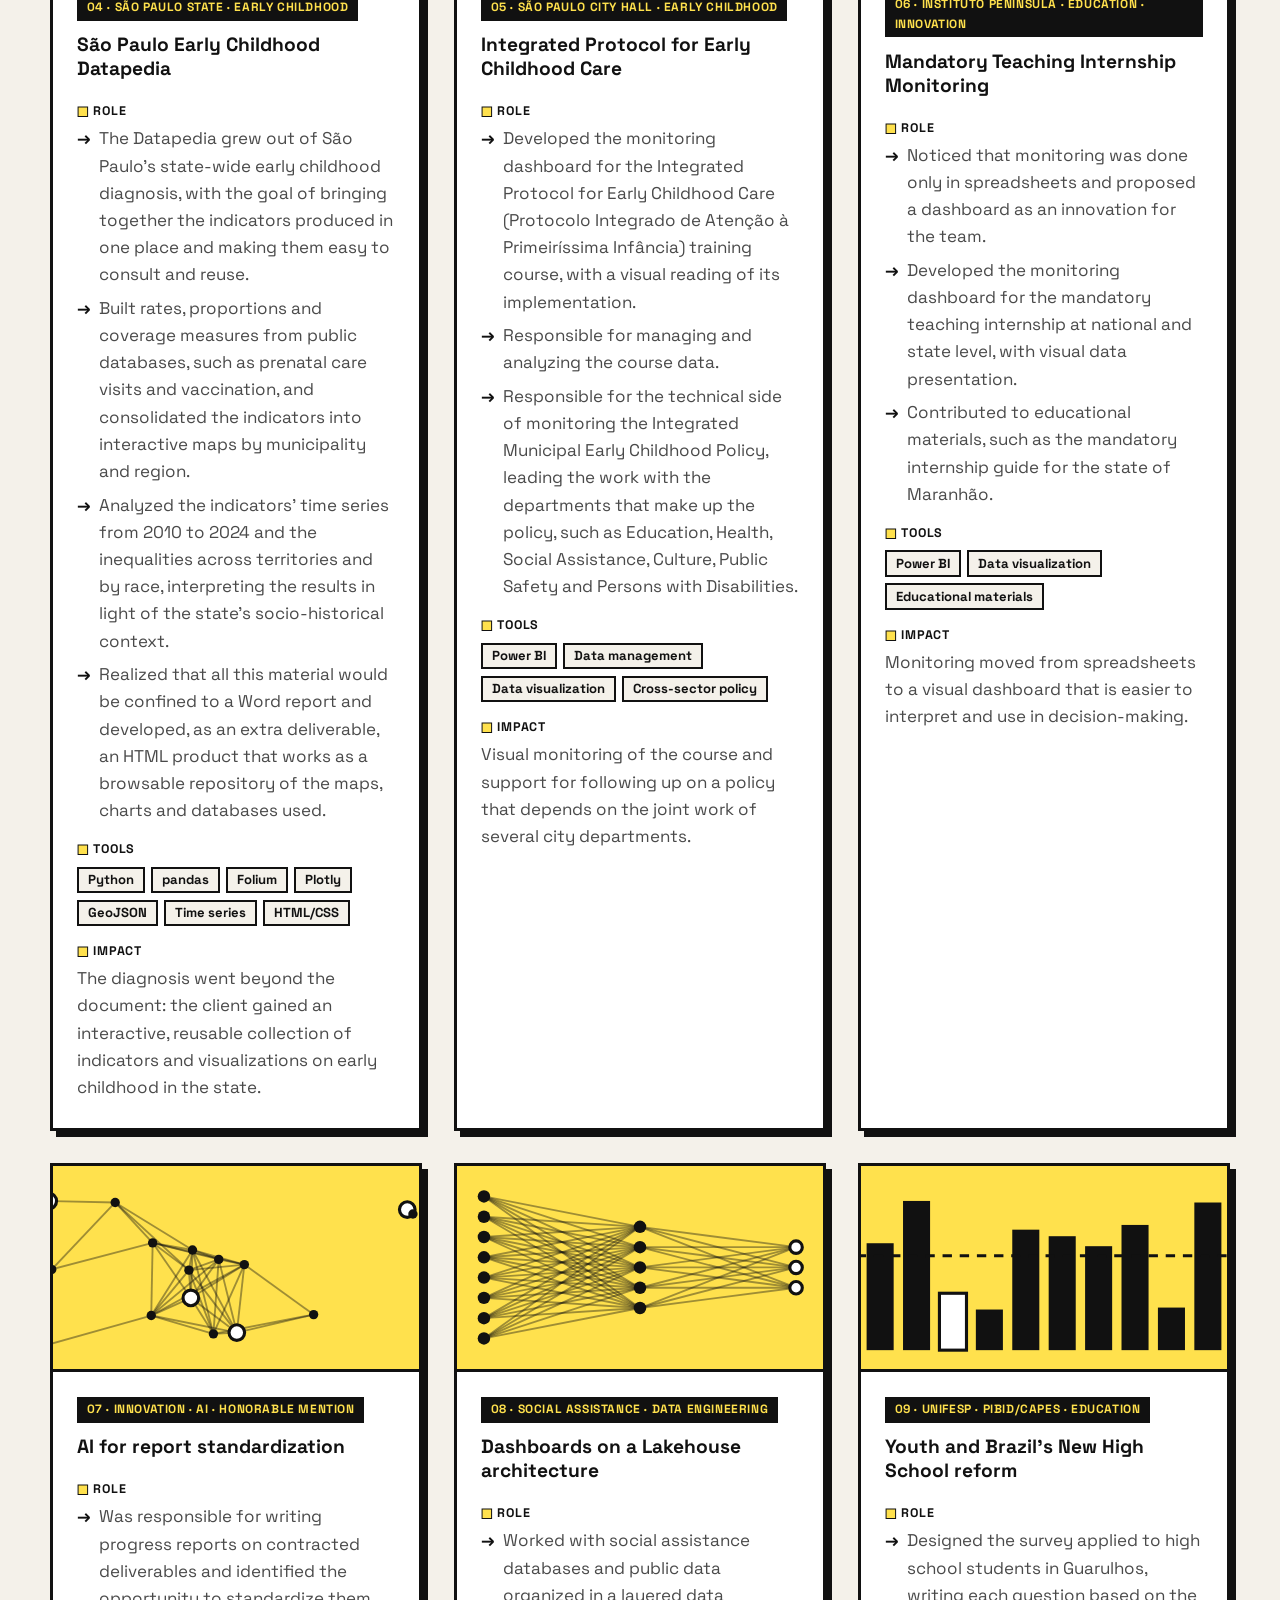
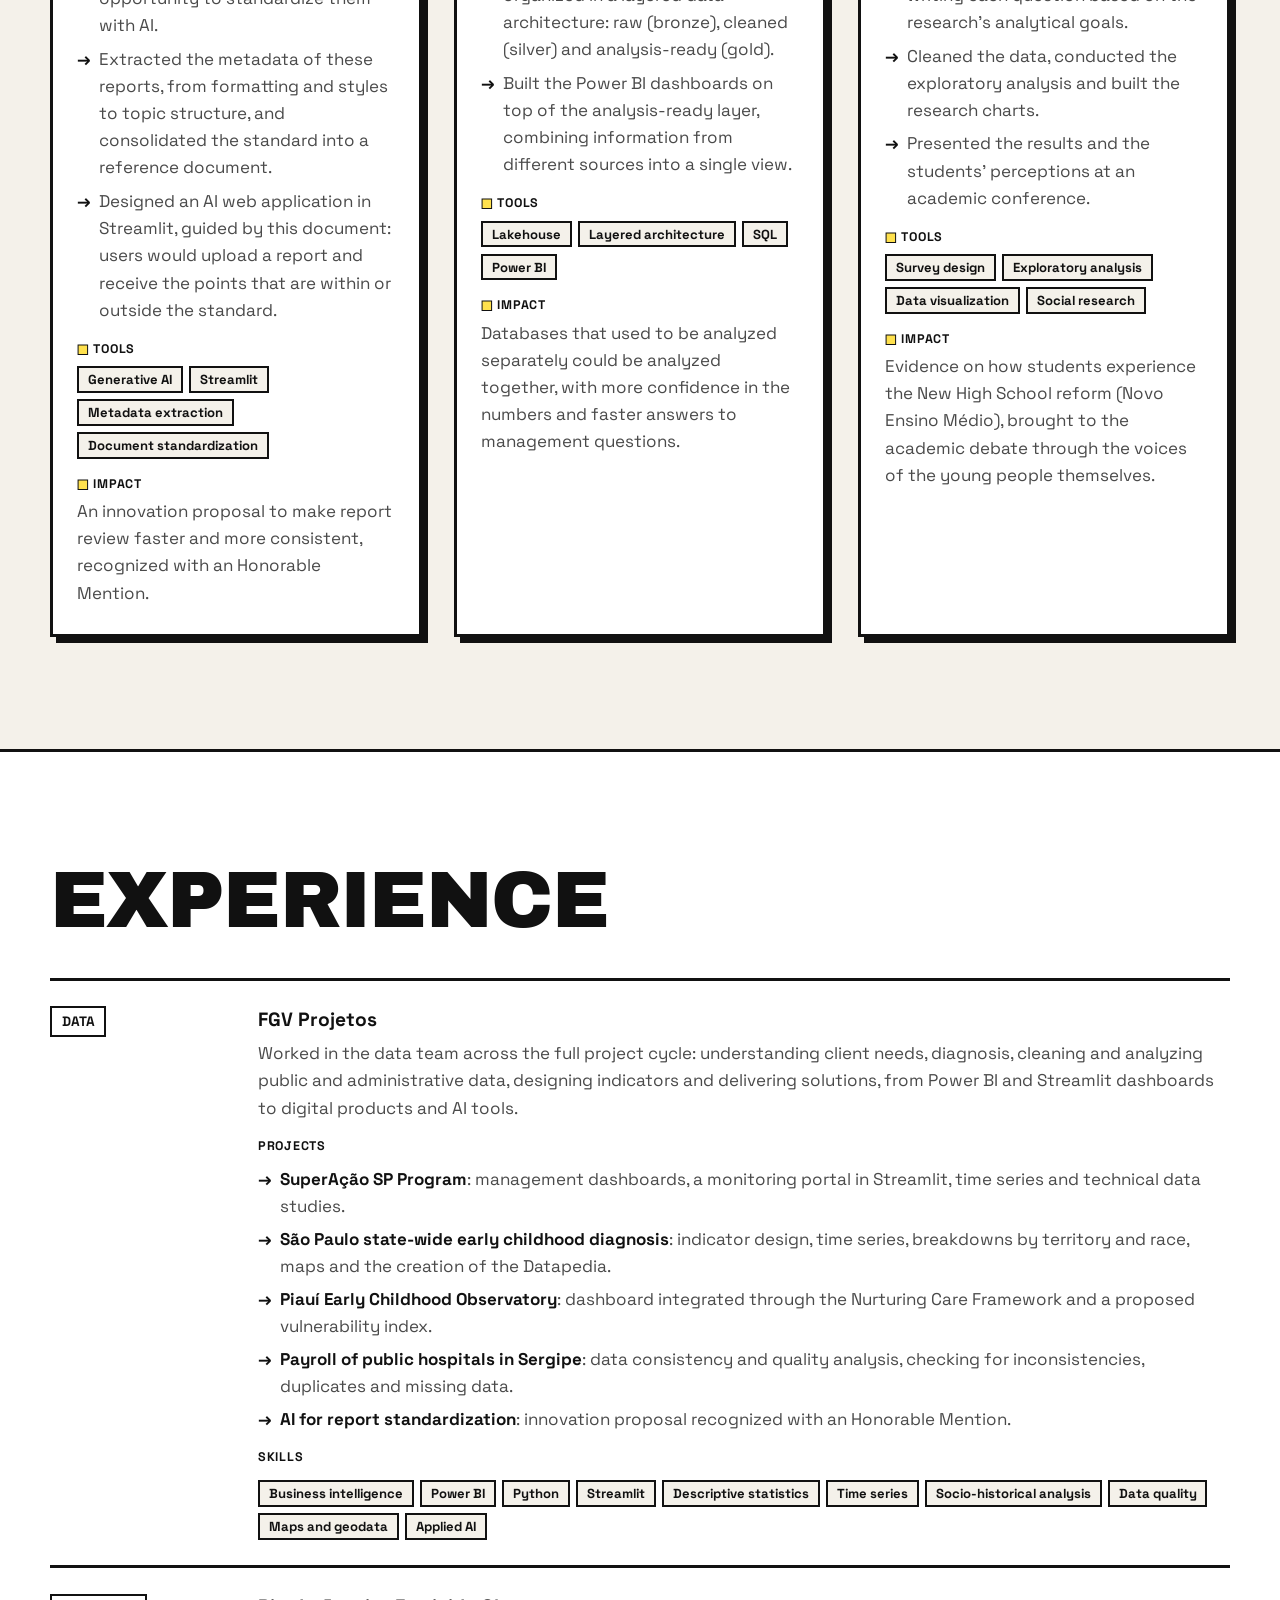
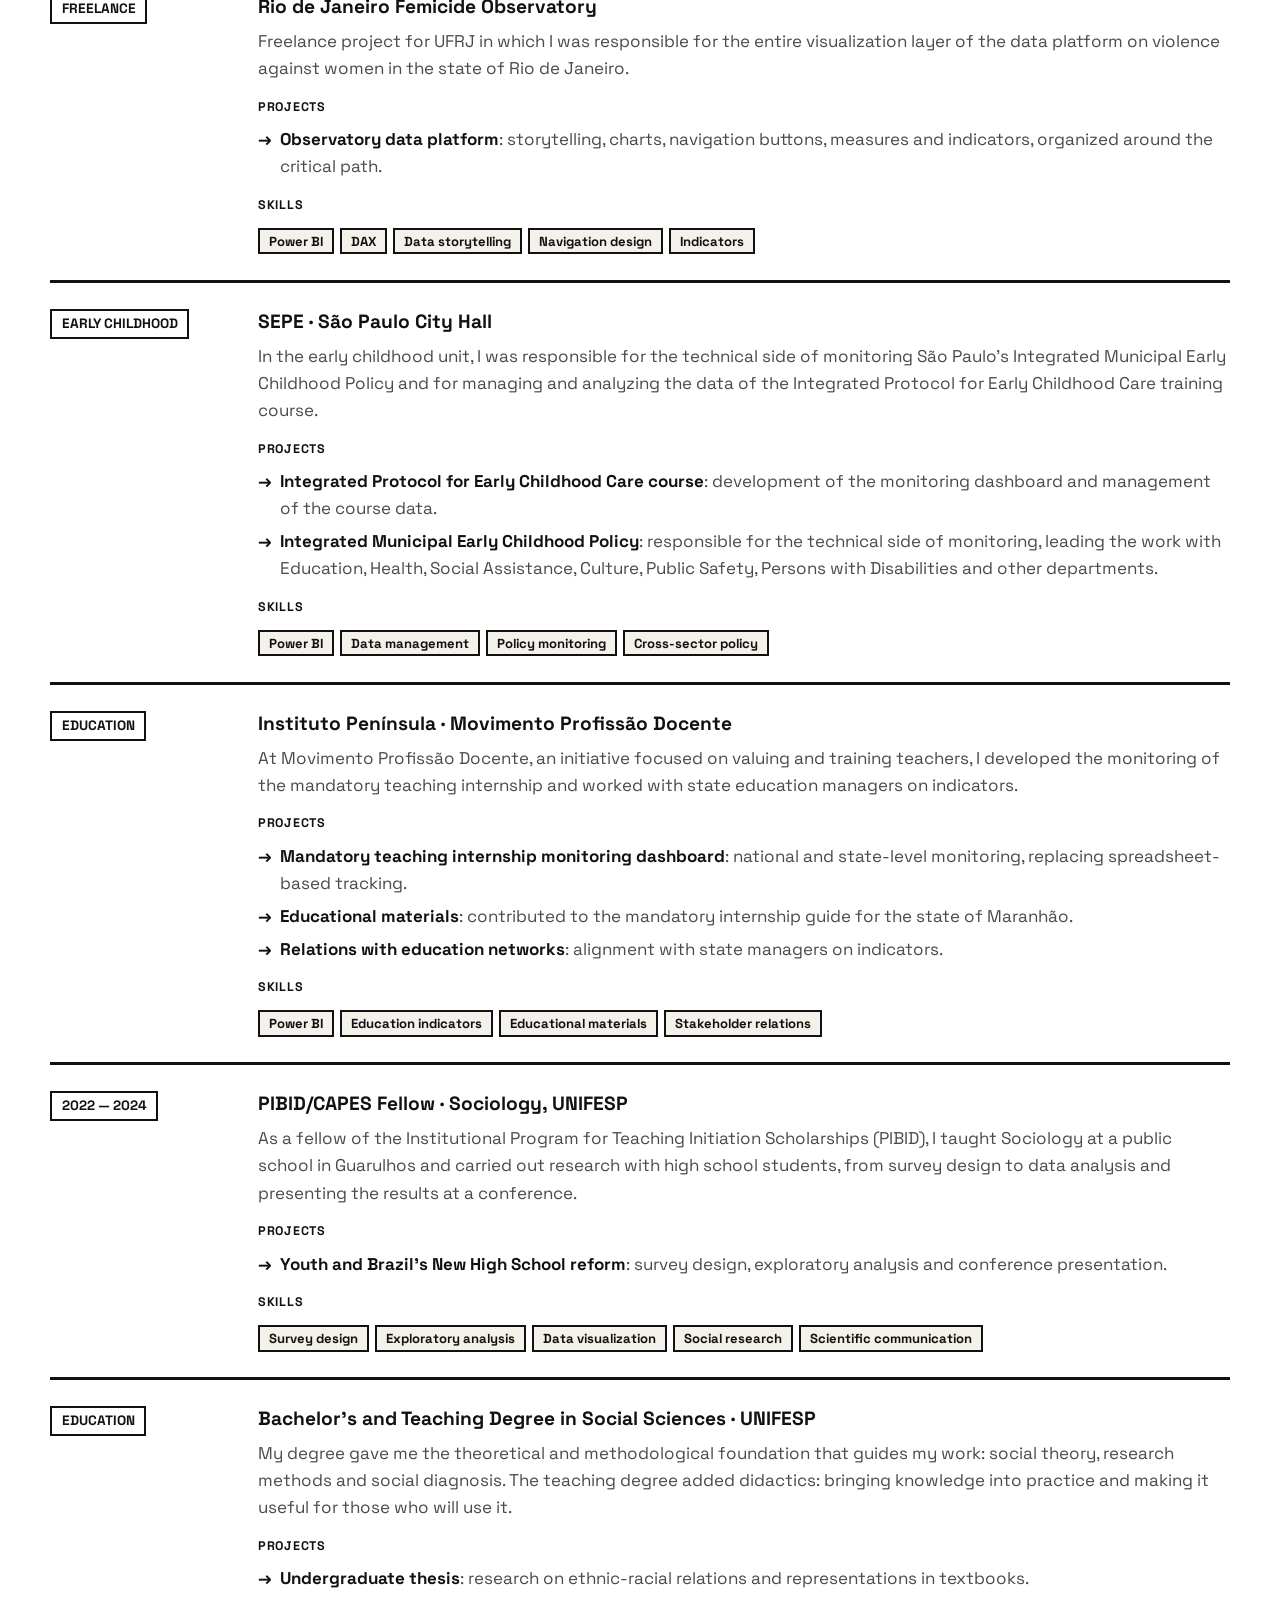
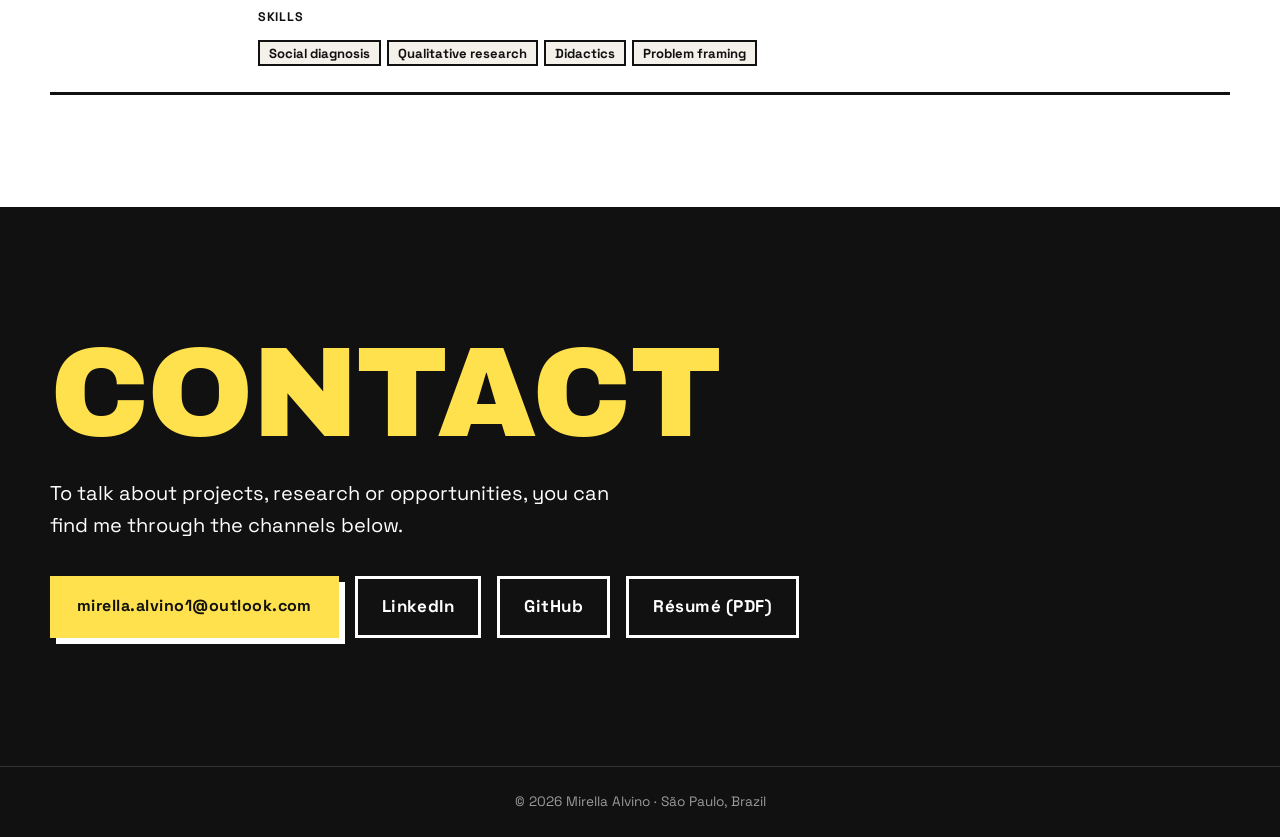
==== commit 2754e468: "Atualiza endereço do site para Portfolio-Mirella" ====
--- a/en.html
+++ b/en.html
@@ -10,8 +10,8 @@
   <meta property="og:type" content="website">
   <meta property="og:title" content="Mirella Alvino — Portfolio">
   <meta property="og:description" content="Portfolio of Mirella Alvino: business intelligence and innovative solutions with data, platforms and AI.">
-  <meta property="og:url" content="https://mialvino3-a11y.github.io/Portf-lio-/en.html">
-  <meta property="og:image" content="https://mialvino3-a11y.github.io/Portf-lio-/img/previa-en.png">
+  <meta property="og:url" content="https://mialvino3-a11y.github.io/Portfolio-Mirella/en.html">
+  <meta property="og:image" content="https://mialvino3-a11y.github.io/Portfolio-Mirella/img/previa-en.png">
   <meta property="og:image:width" content="1200">
   <meta property="og:image:height" content="630">
   <meta property="og:locale" content="en_US">
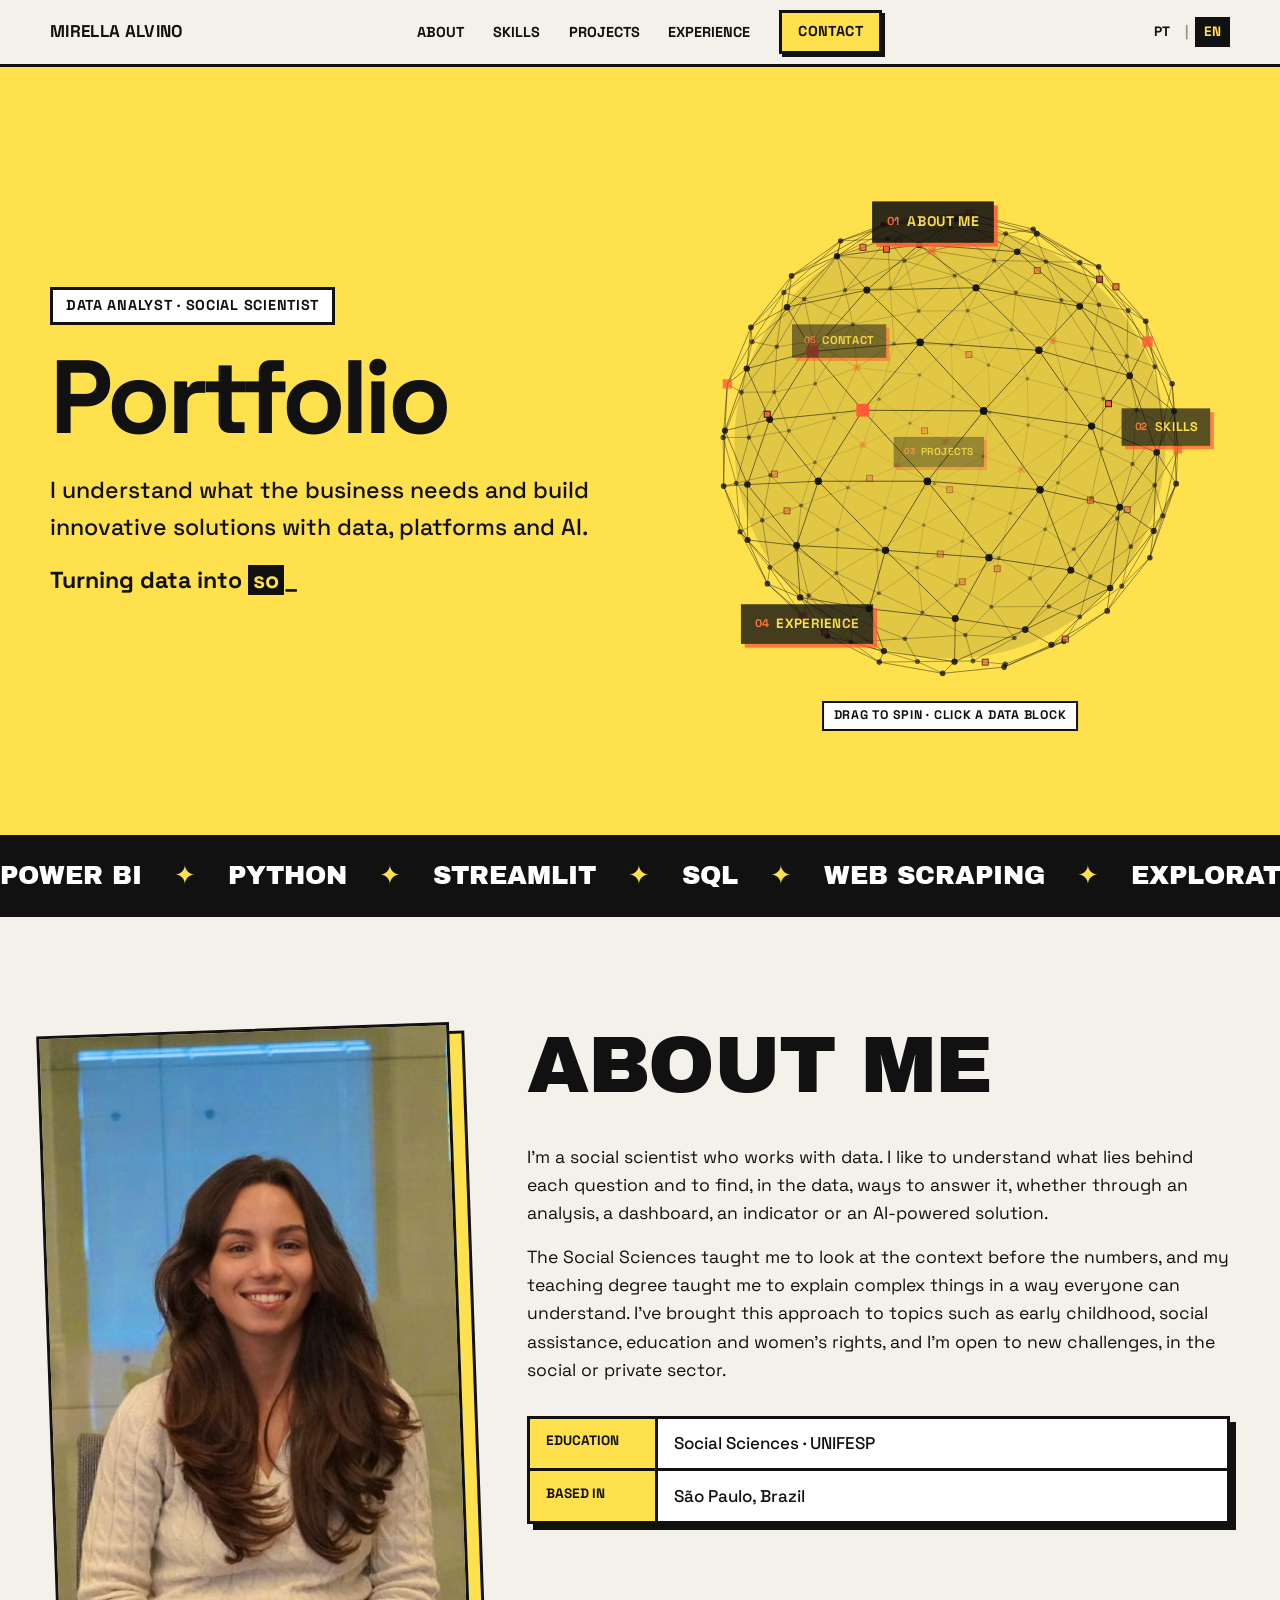
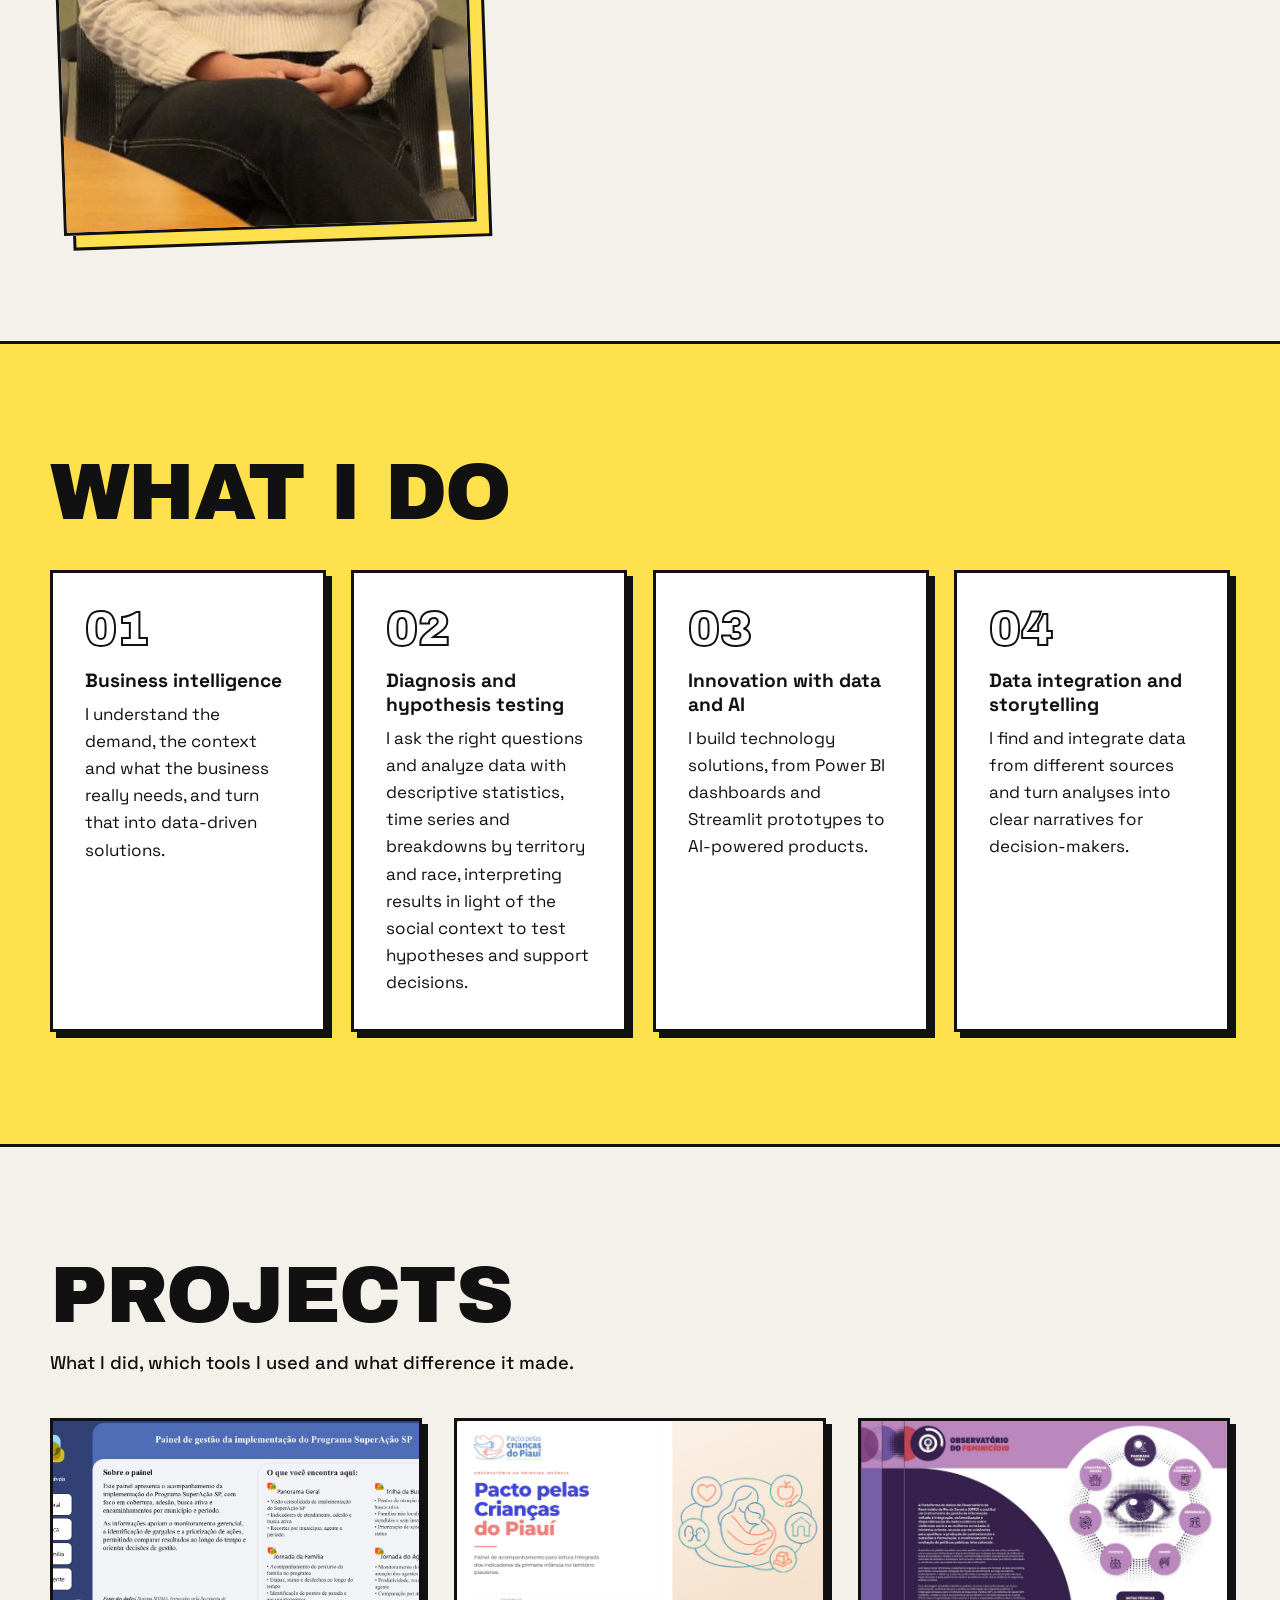
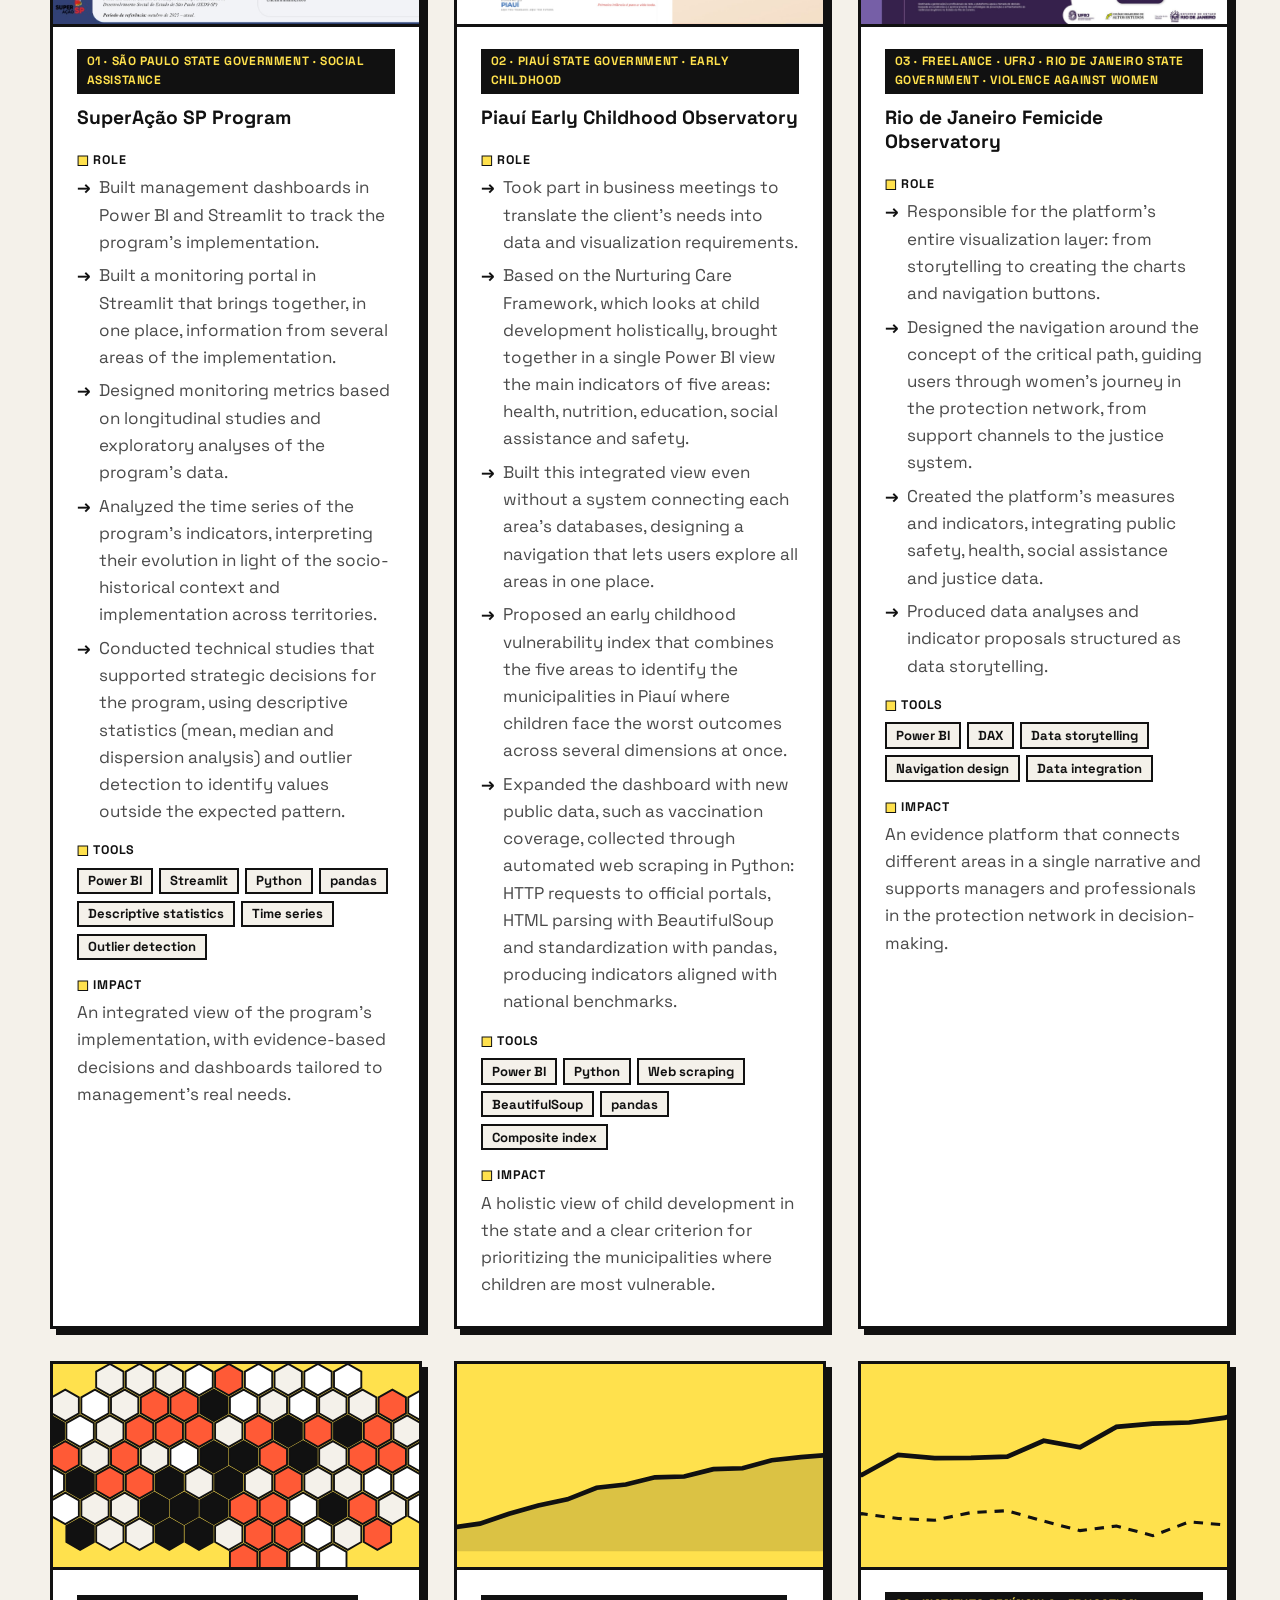
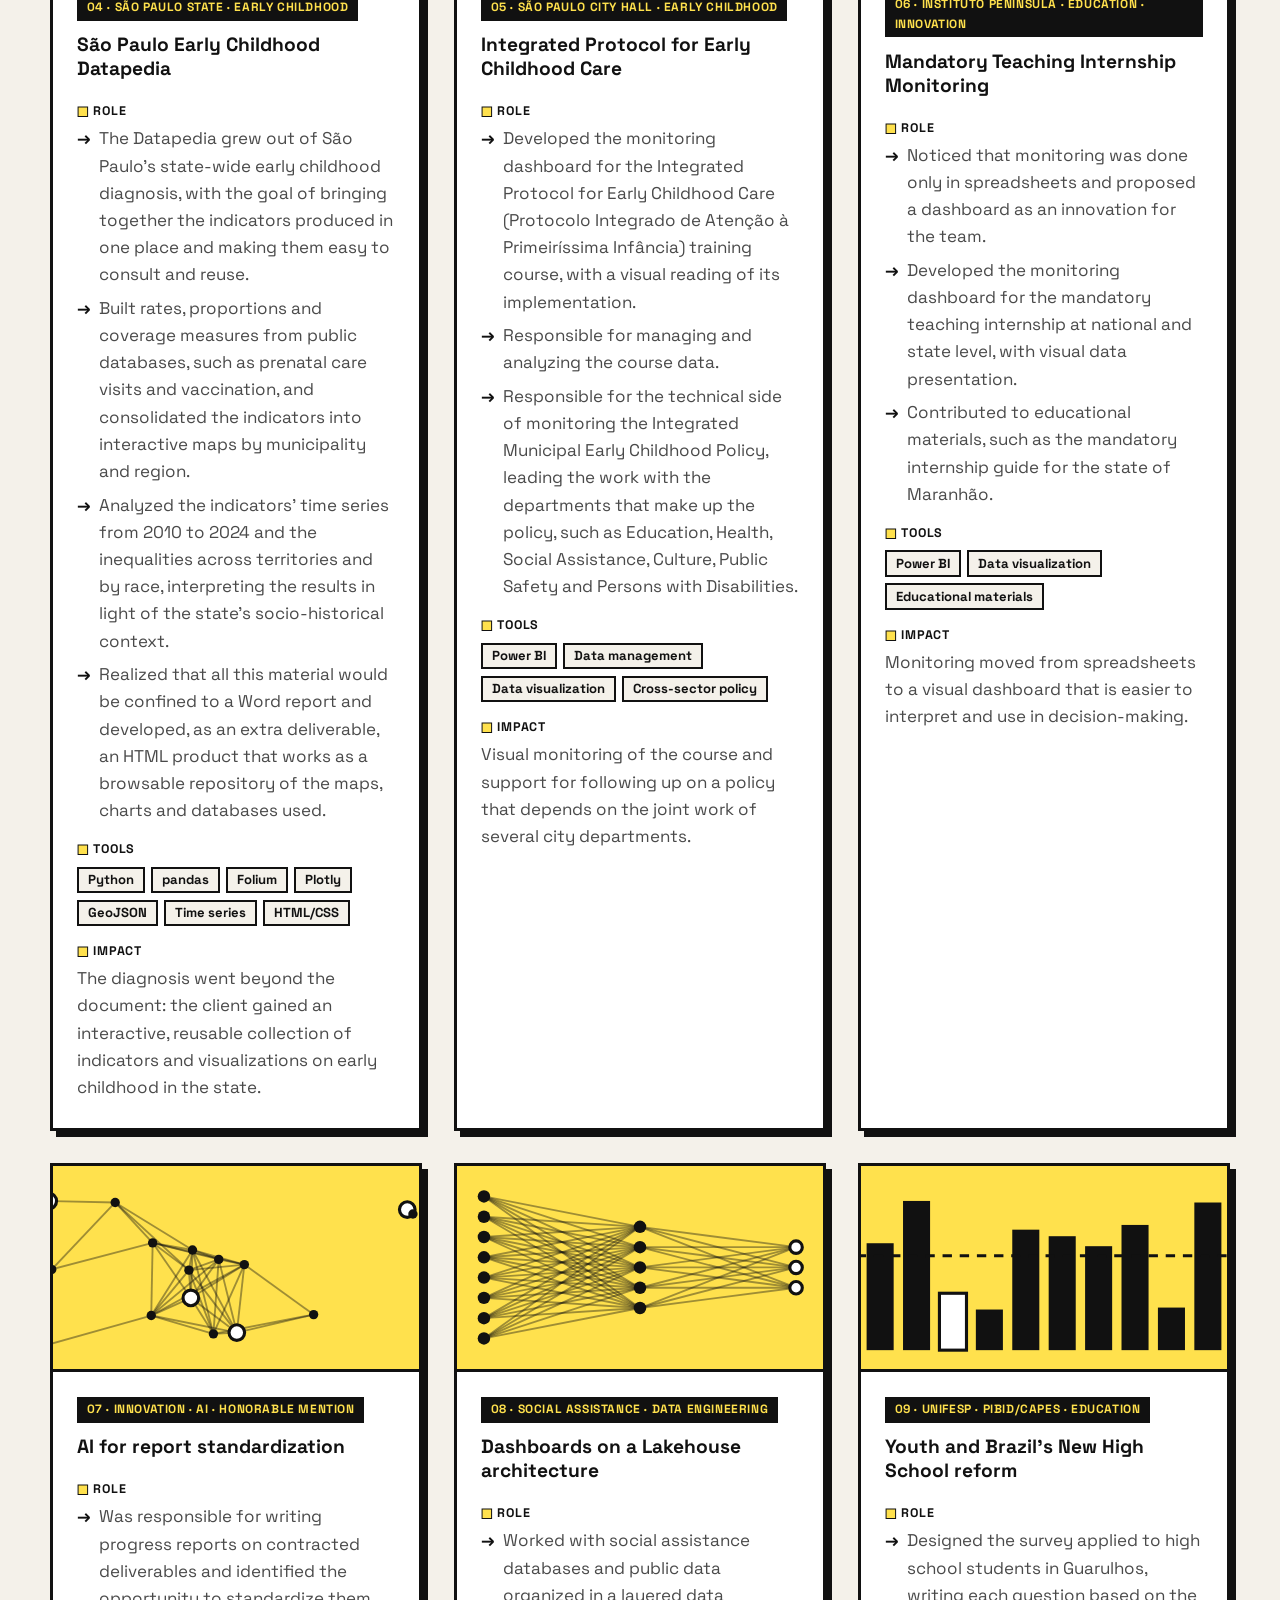
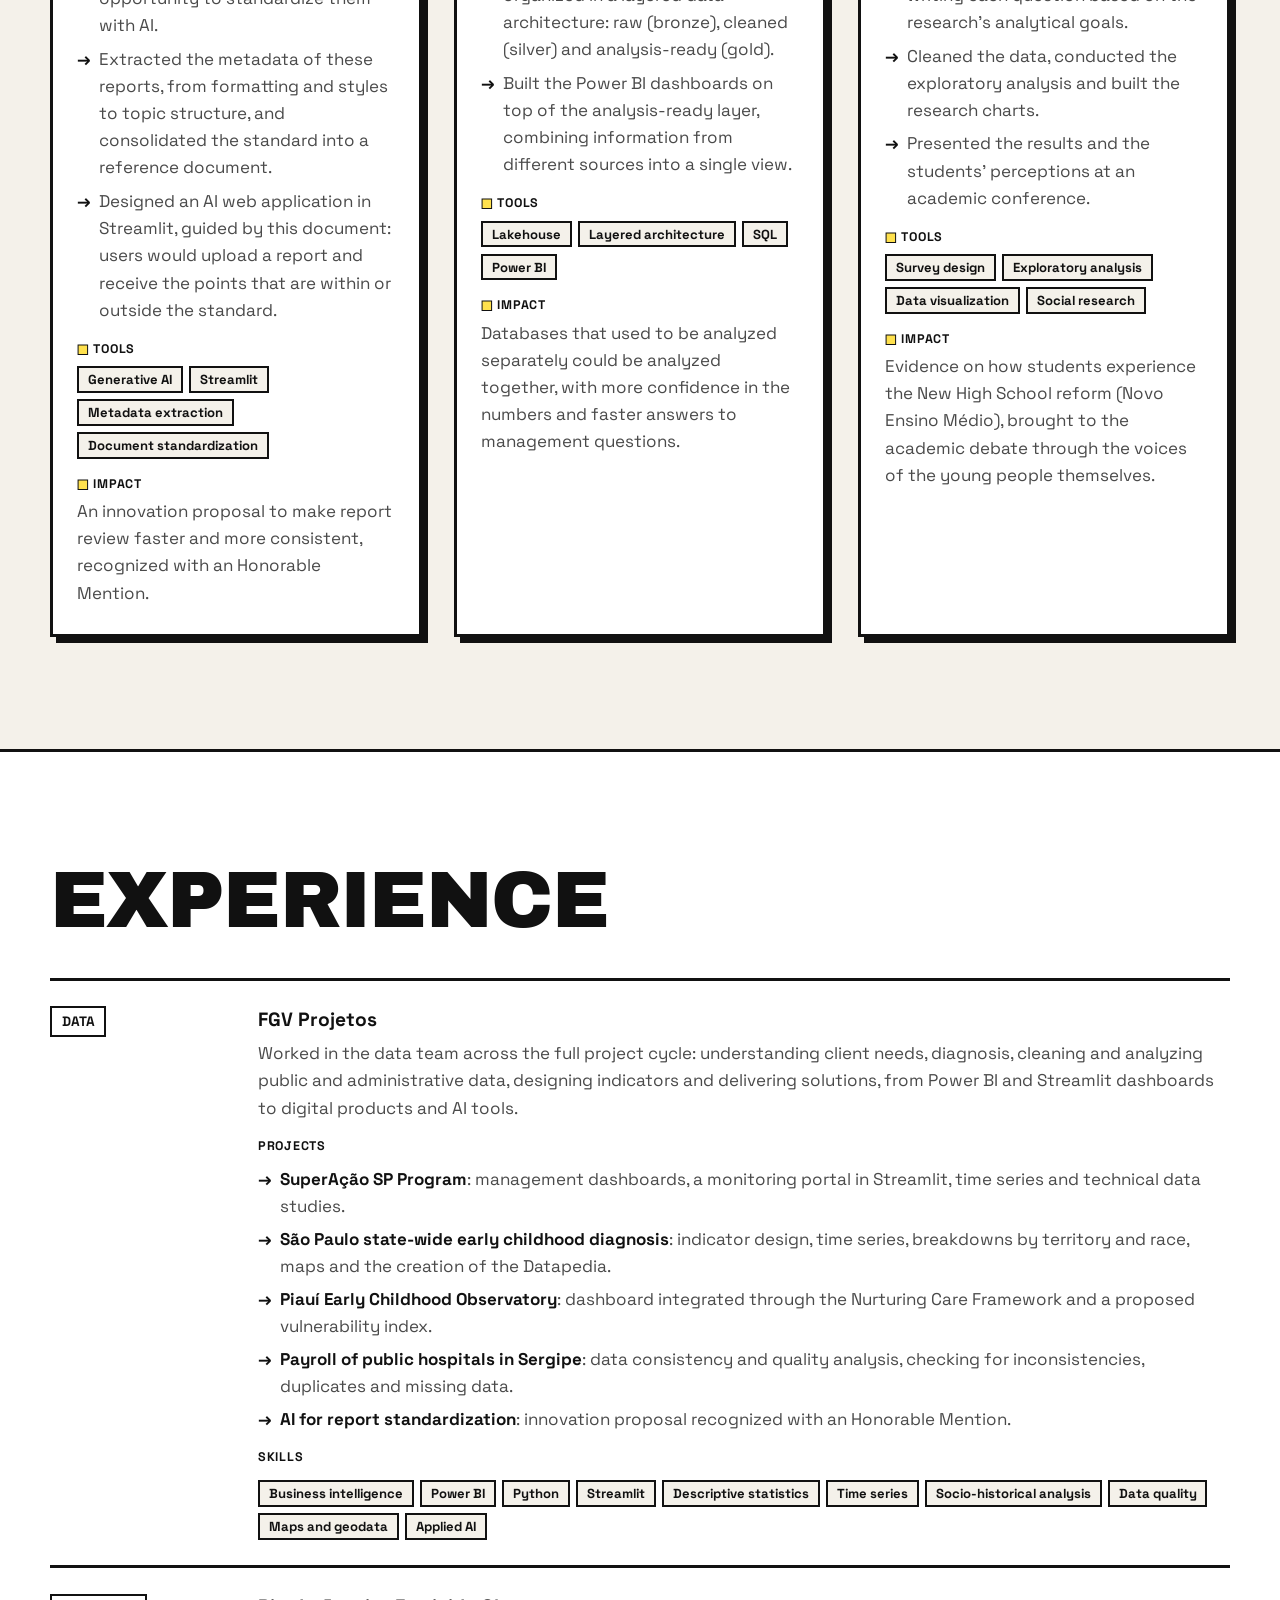
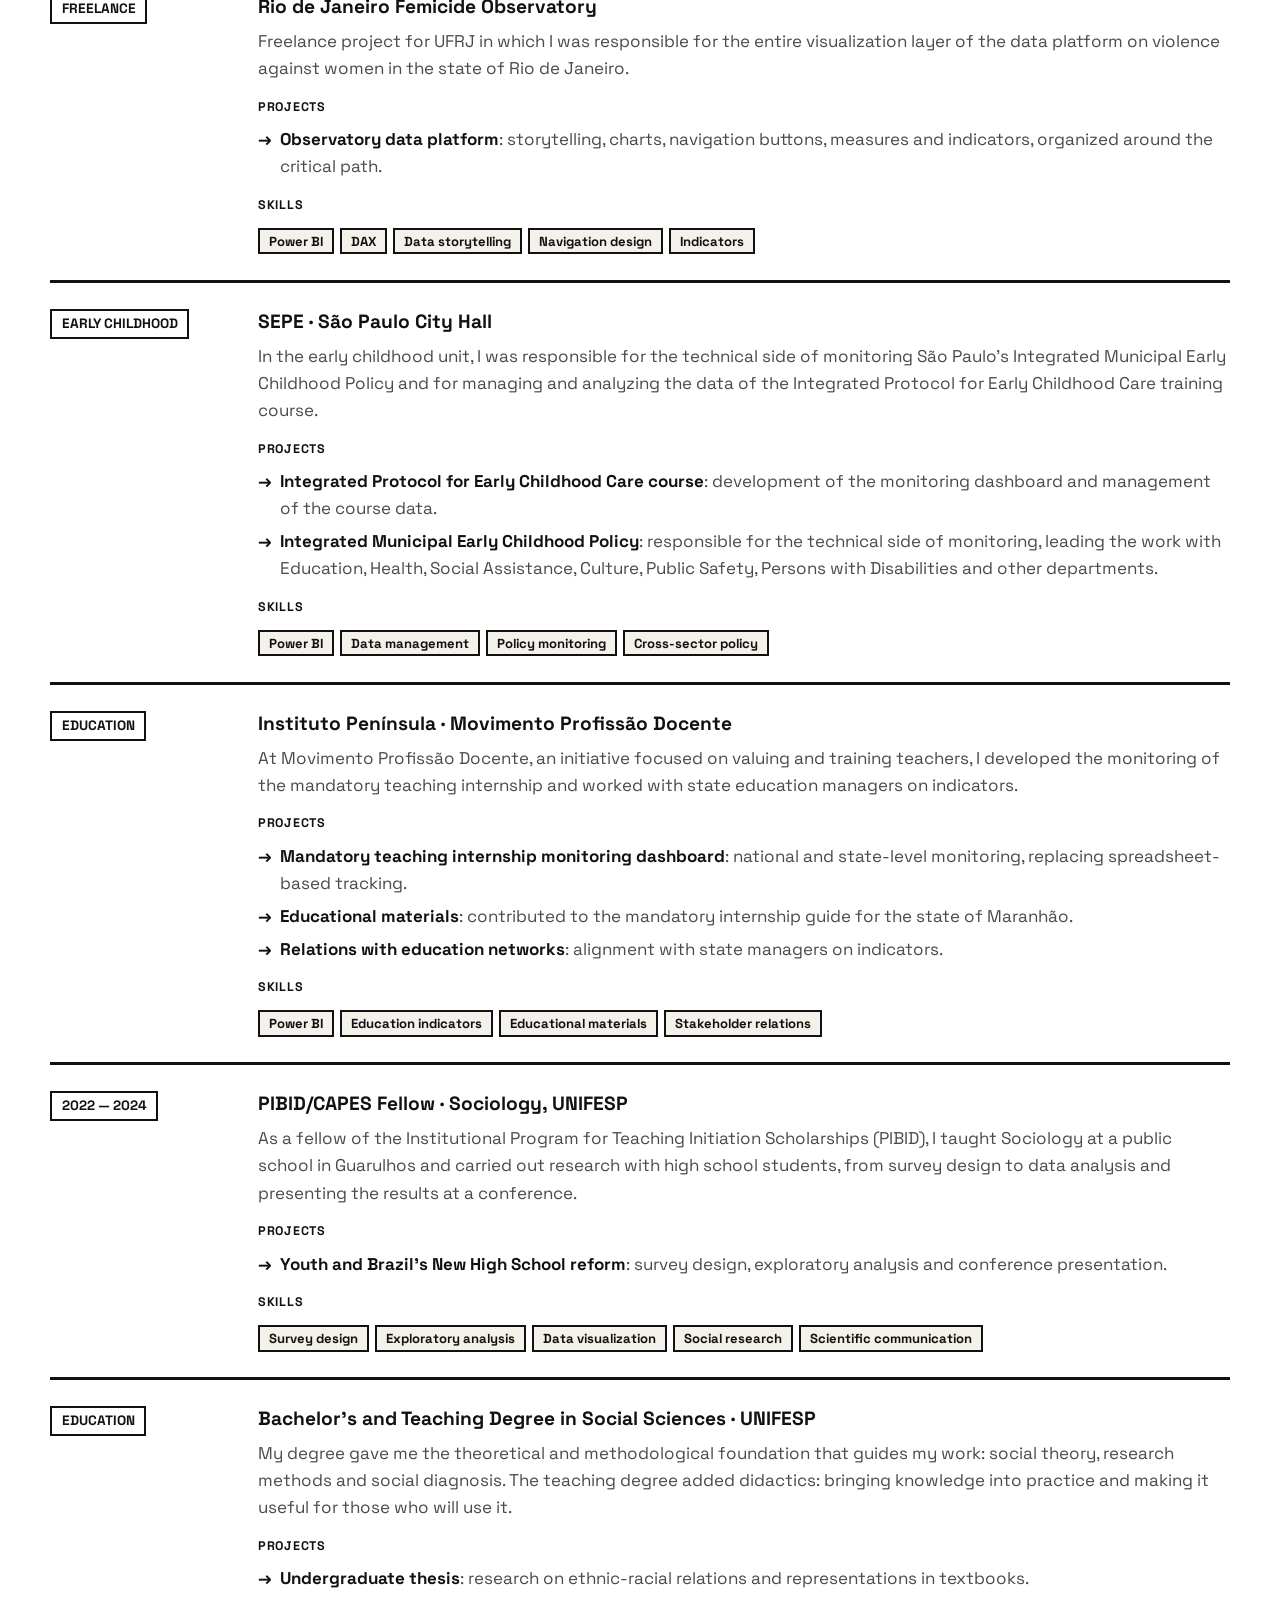
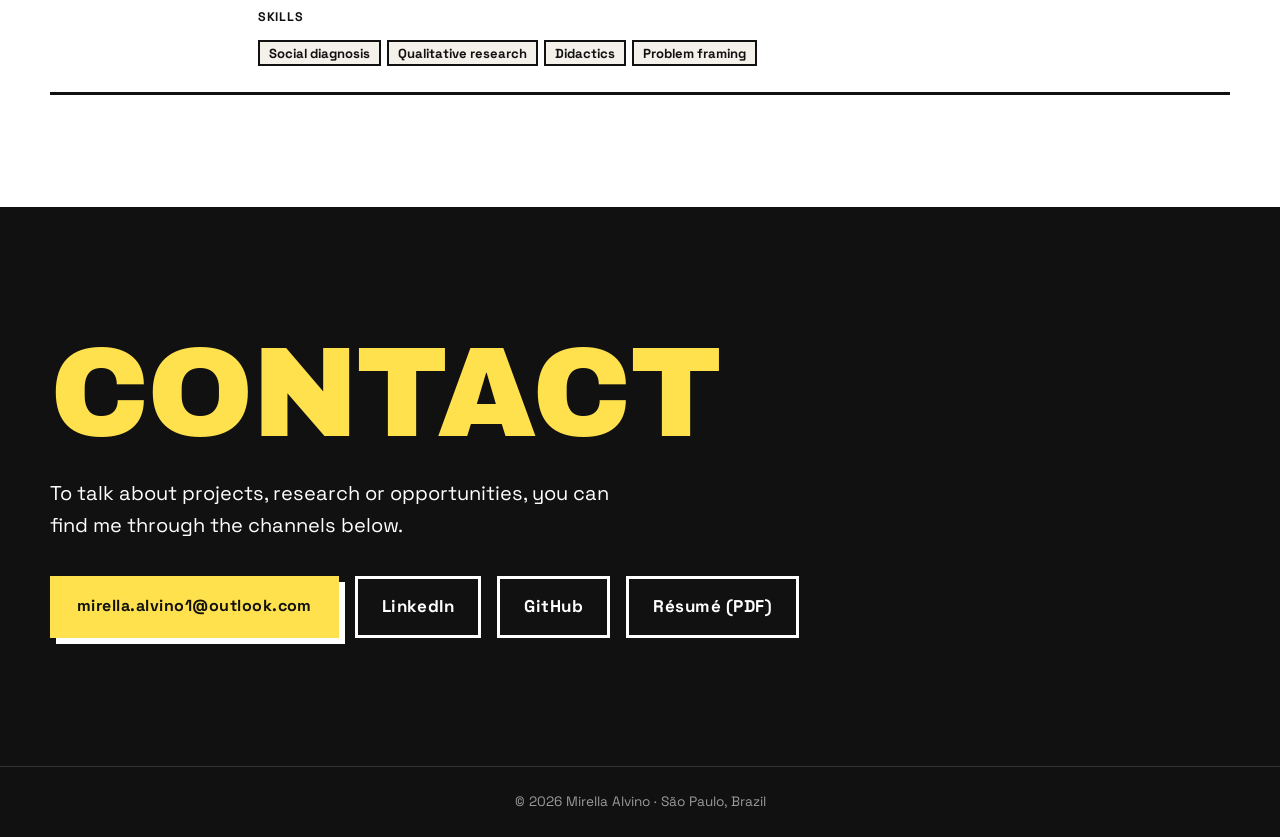
==== commit f97e86b0: "Capa: tira os quadradinhos e deixa só o globo" ====
--- a/en.html
+++ b/en.html
@@ -60,12 +60,6 @@
           <p class="digitando revelar" aria-label="Turning data into decisions, solutions, innovation, products and impact">
             Turning data into <span class="palavra" data-palavras="decisions|solutions|innovation|products|impact">decisions</span><span class="cursor-texto" aria-hidden="true">_</span>
           </p>
-          <nav class="quadros revelar" aria-label="Portfolio sections">
-            <a href="#sobre" class="quadro"><small>01</small><span>About me</span><i aria-hidden="true">↘</i></a>
-            <a href="#projetos" class="quadro"><small>02</small><span>Projects</span><i aria-hidden="true">↘</i></a>
-            <a href="#trajetoria" class="quadro"><small>03</small><span>Experience</span><i aria-hidden="true">↘</i></a>
-            <a href="#contato" class="quadro"><small>04</small><span>Contact</span><i aria-hidden="true">↘</i></a>
-          </nav>
         </div>
 
         <!-- mundo social feito de dados: pessoas (pontos) ligadas por conexões.
--- a/style.css
+++ b/style.css
@@ -132,19 +132,6 @@
   20%, 60% { box-shadow: 0 0 0 6px var(--laranja), 10px 10px 0 6px var(--preto); }
 }
 
-/* quadradinhos de navegação da capa */
-.quadros { display: grid; grid-template-columns: repeat(4, minmax(0, 1fr)); gap: .8rem; margin-top: 2.2rem; max-width: 38rem; }
-.quadro {
-  aspect-ratio: 1; display: flex; flex-direction: column; justify-content: space-between;
-  padding: .75rem; background: var(--branco); color: var(--preto); text-decoration: none;
-  border: var(--borda); box-shadow: 4px 4px 0 var(--preto);
-  transition: transform .15s, box-shadow .15s, background .15s;
-}
-.quadro small { font-weight: 700; font-size: .75rem; color: var(--laranja); }
-.quadro span { font-family: var(--titulo); text-transform: uppercase; font-size: .8rem; line-height: 1.1; overflow-wrap: anywhere; }
-.quadro i { font-style: normal; font-weight: 700; align-self: flex-end; transition: transform .15s; }
-.quadro:hover, .quadro:focus-visible { background: var(--preto); color: var(--amarelo); transform: translate(-3px, -3px); box-shadow: 7px 7px 0 var(--laranja); outline: none; }
-.quadro:hover i, .quadro:focus-visible i { transform: translate(3px, 3px); }
 .intro-secao { font-size: 1.15rem; font-weight: 500; margin: -1.5rem 0 2.5rem; }
 
 /* ============ PROJETOS ============ */
@@ -331,11 +318,6 @@
 
 /* ============ CELULAR ============ */
 @media (max-width: 800px) {
-  .quadros { grid-template-columns: repeat(2, minmax(0, 1fr)); max-width: 22rem; }
-  .quadro { aspect-ratio: auto; min-height: 4.6rem; gap: .4rem; }
-  .quadro span { font-size: .9rem; }
-}
-@media (max-width: 800px) {
   .sobre-grid { grid-template-columns: 1fr; gap: 3rem; }
   .foto { max-width: 260px; }
   .menu-btn { display: block; }
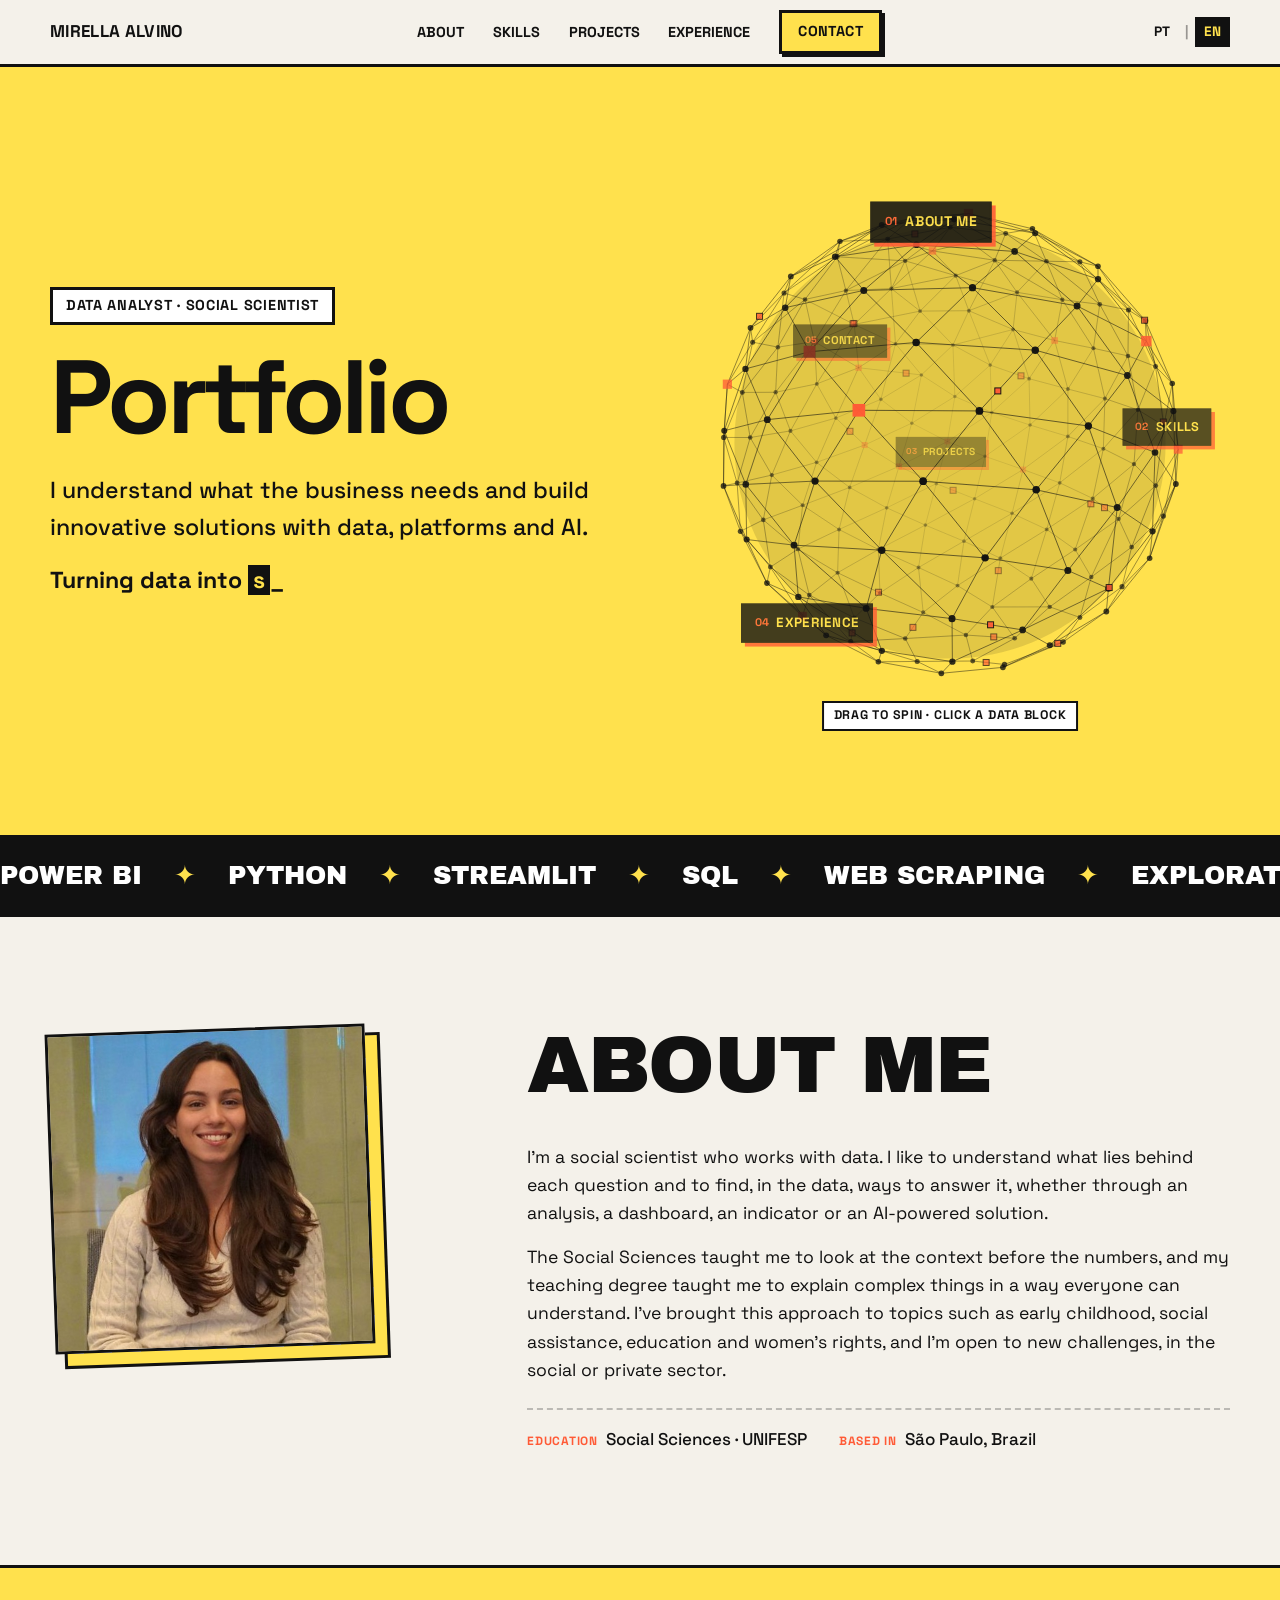
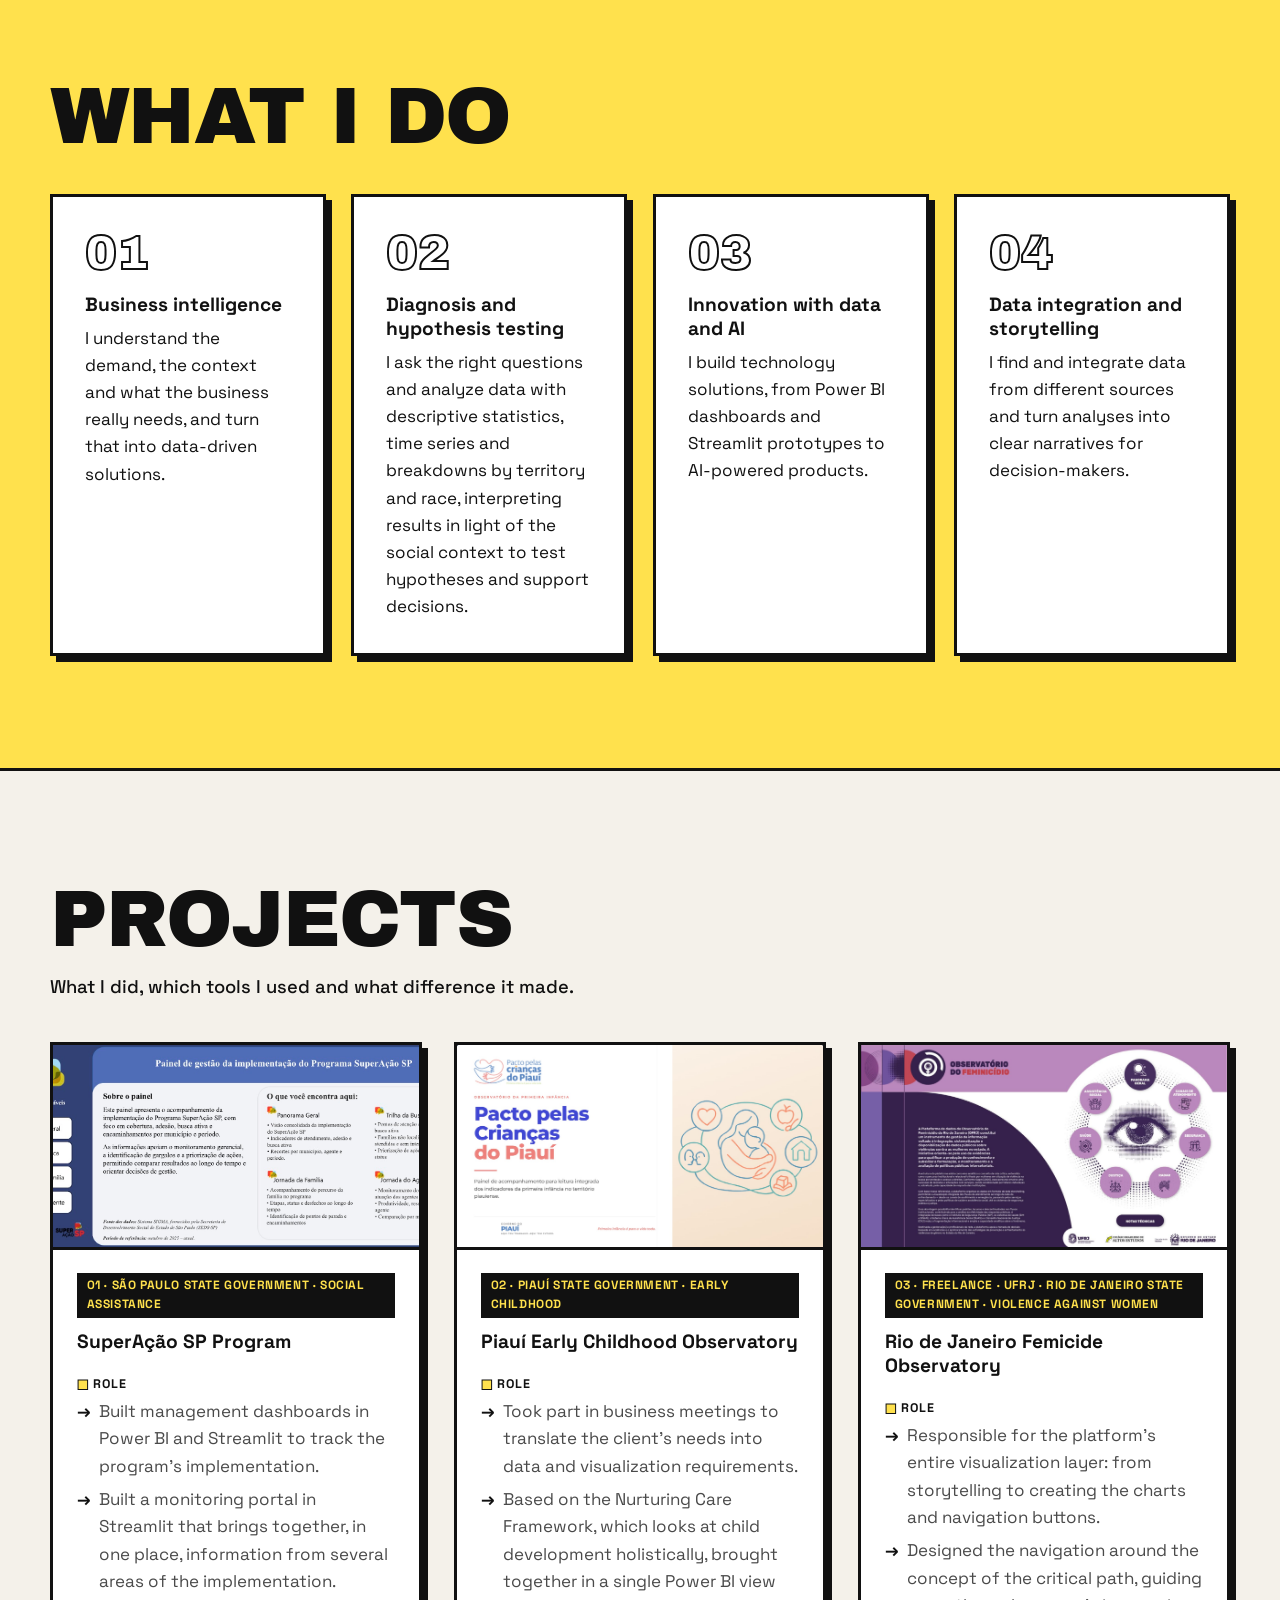
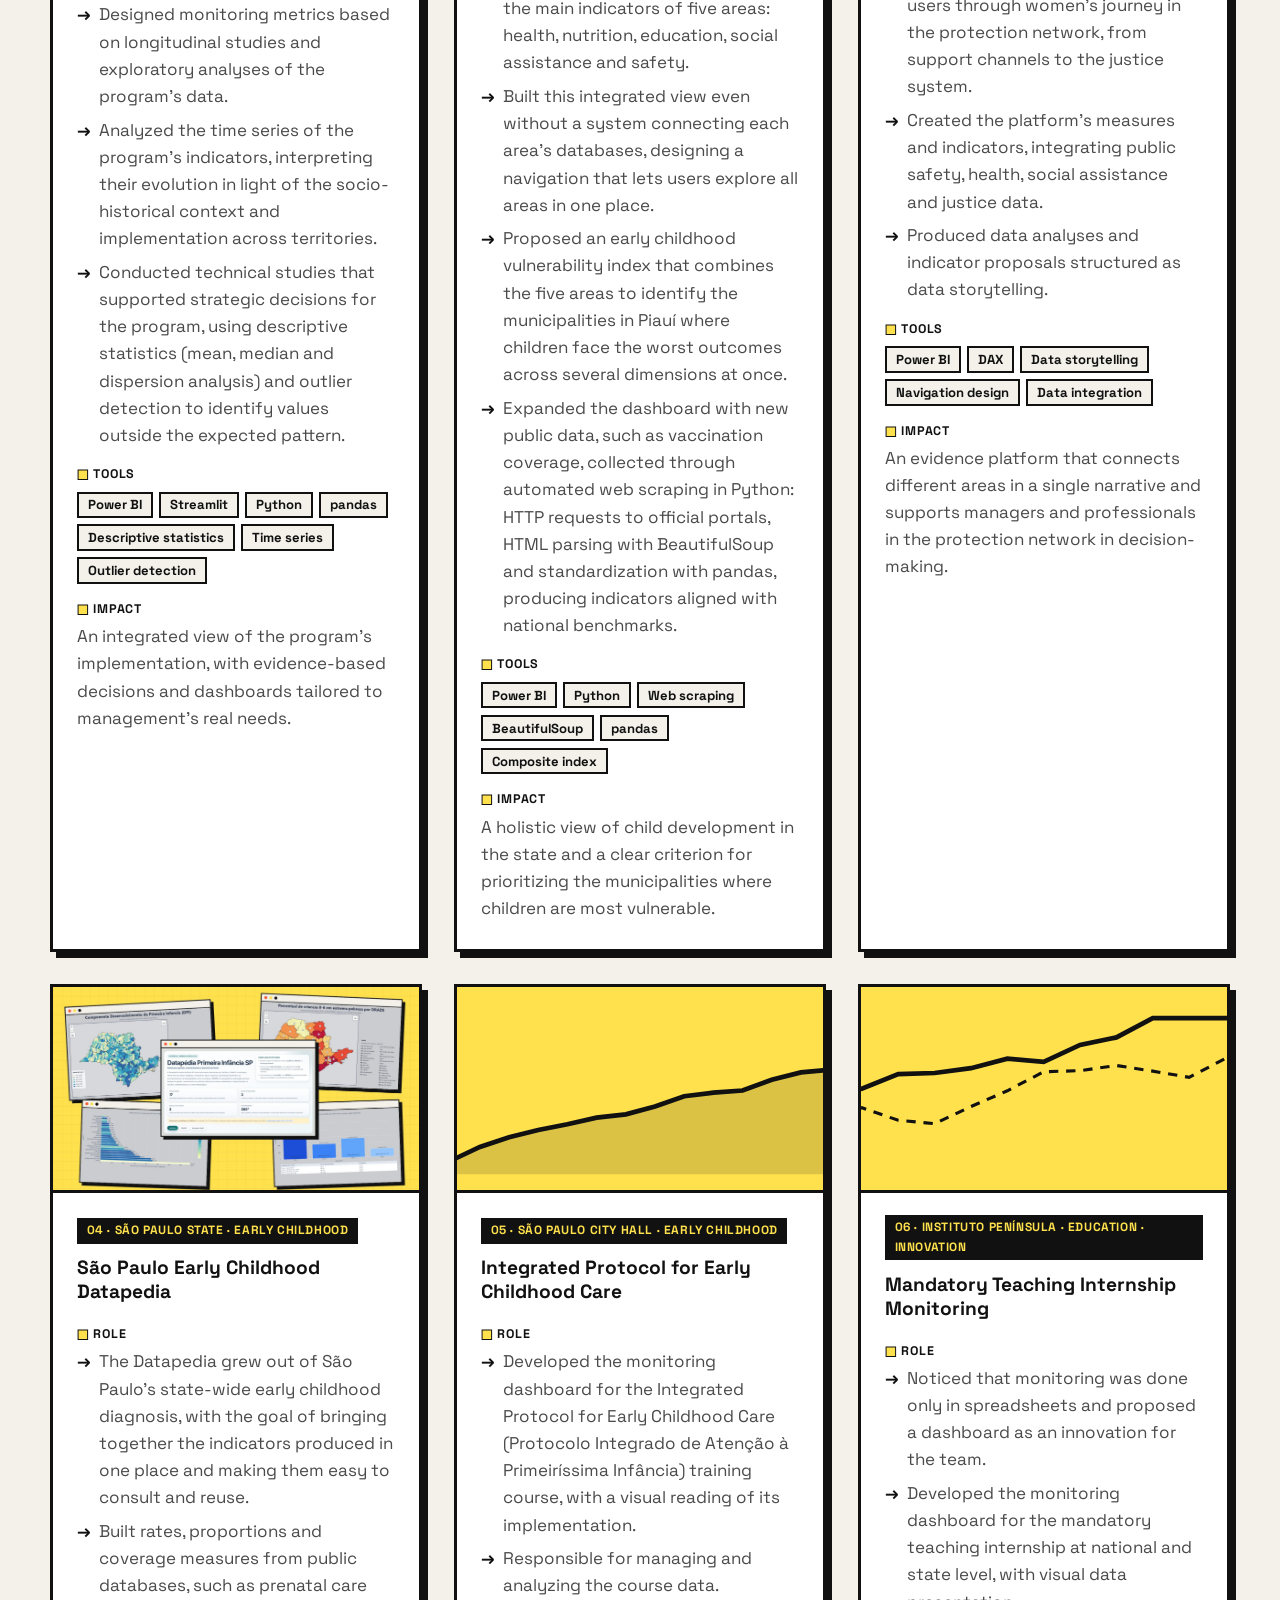
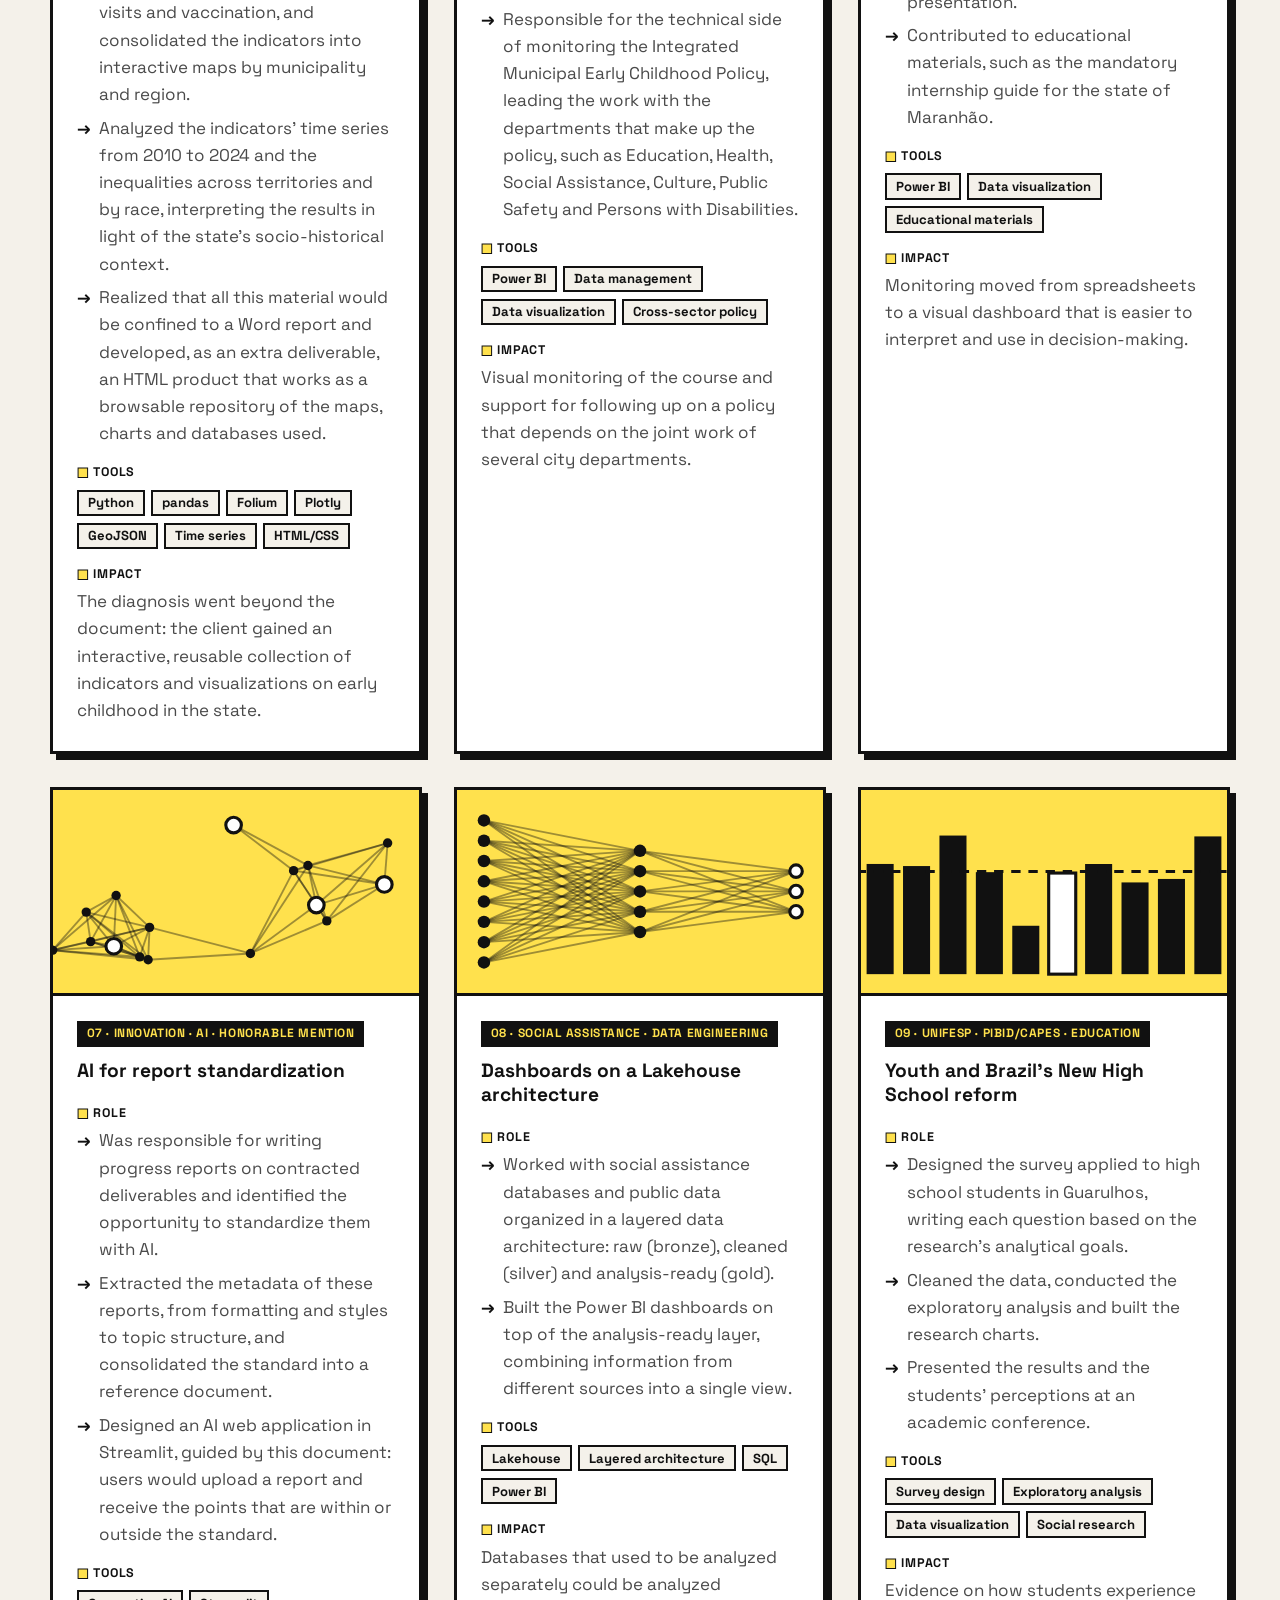
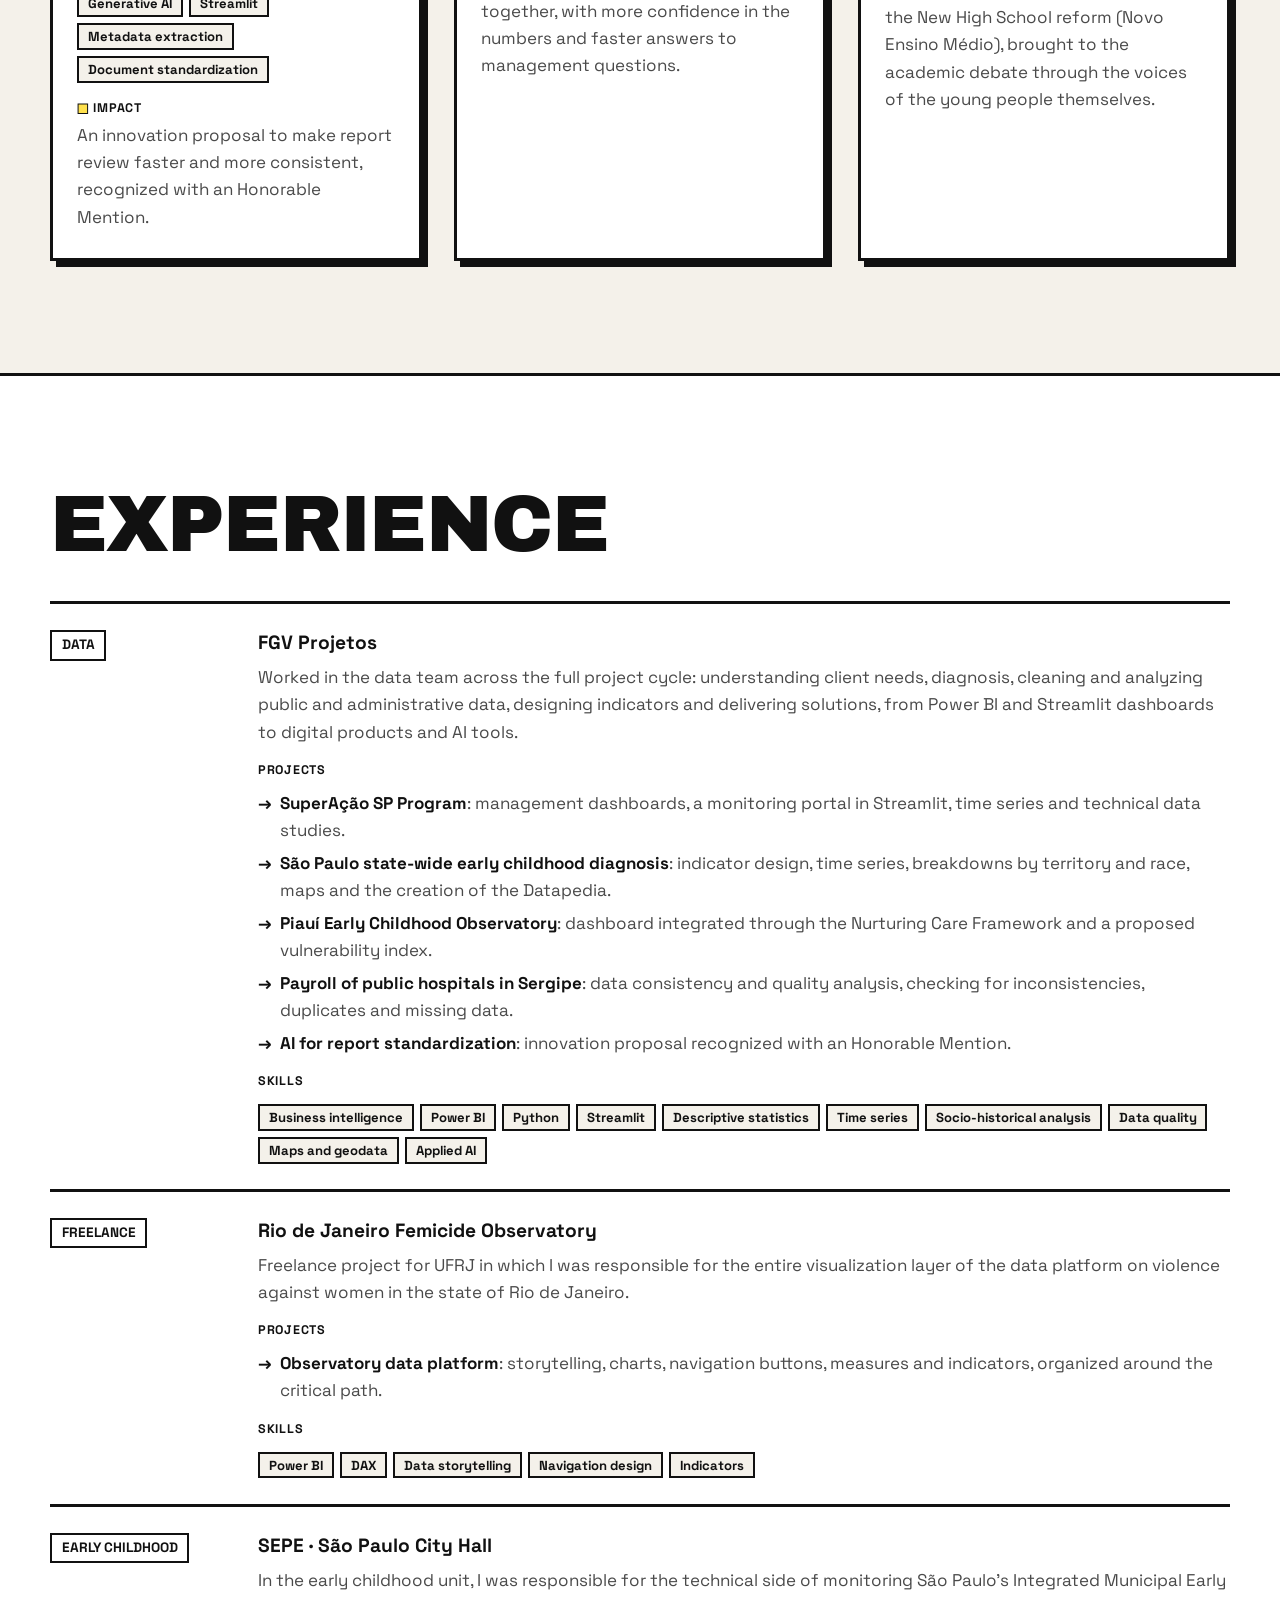
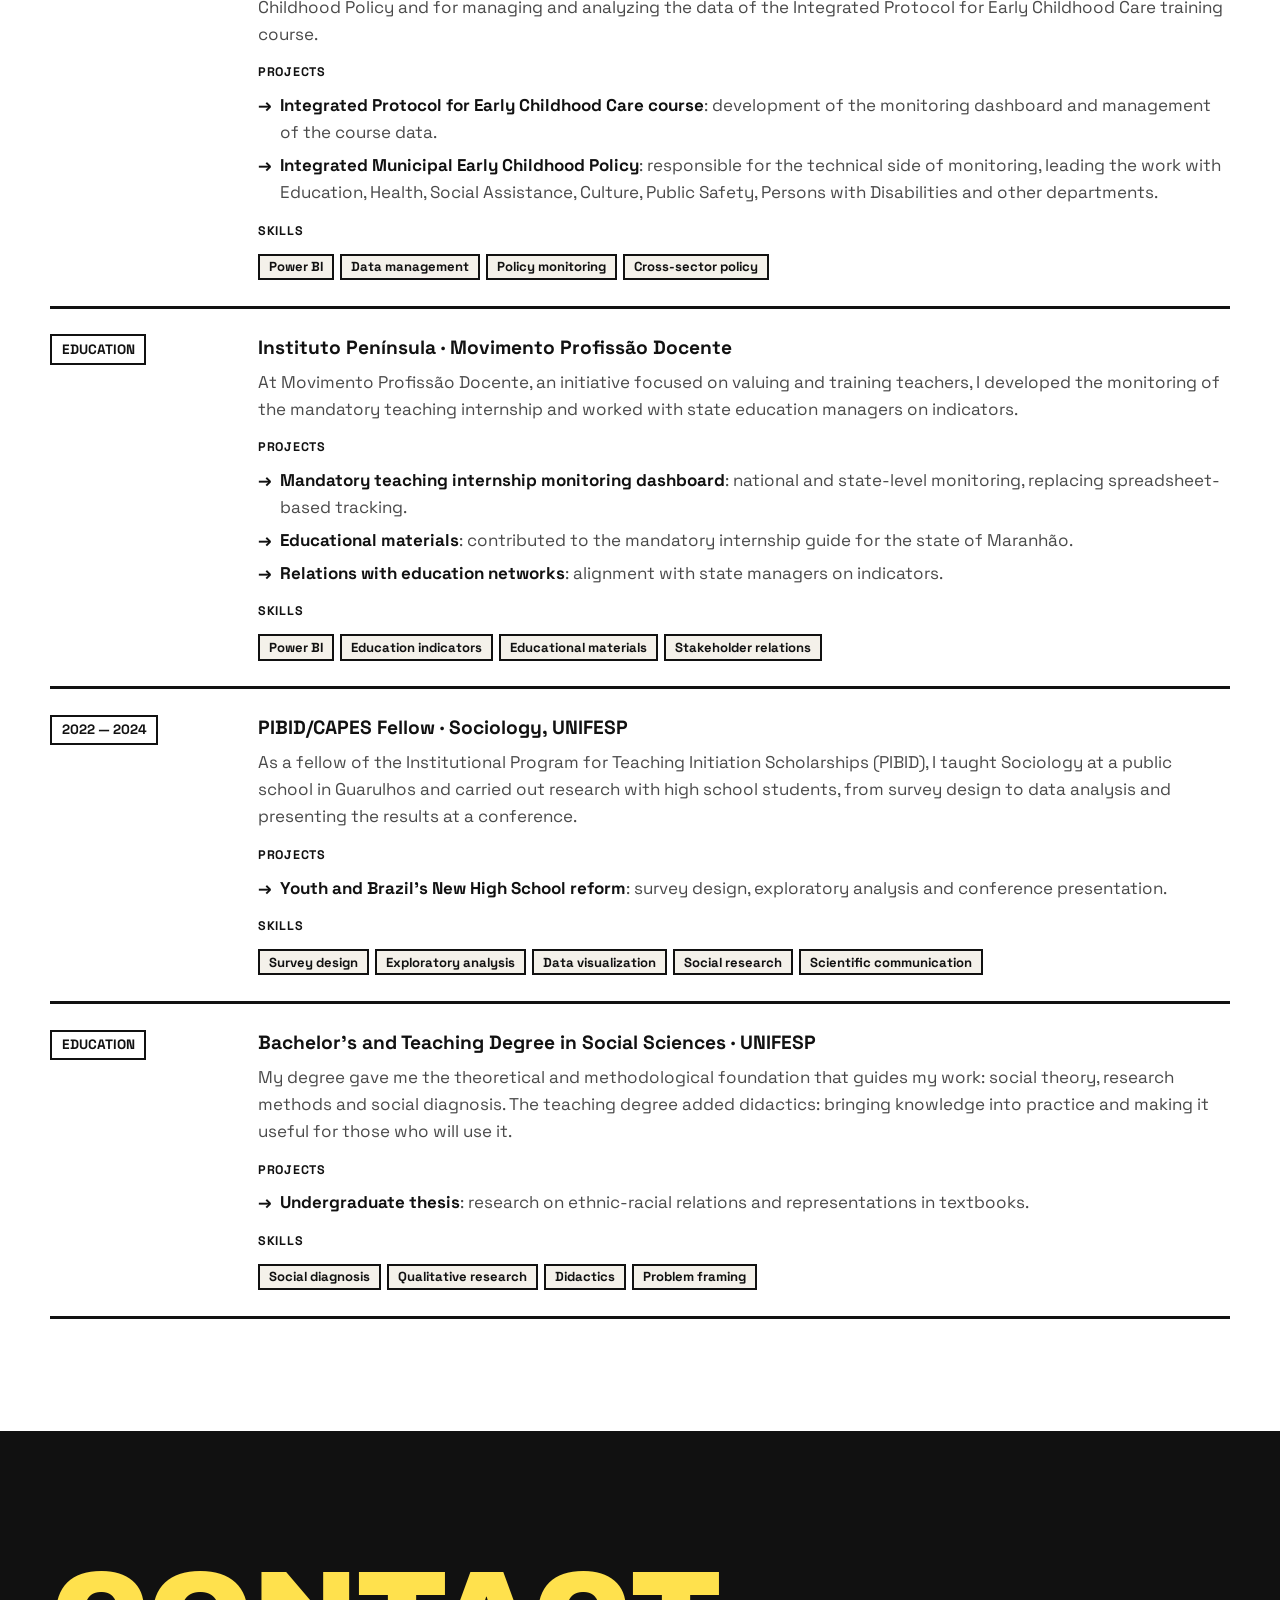
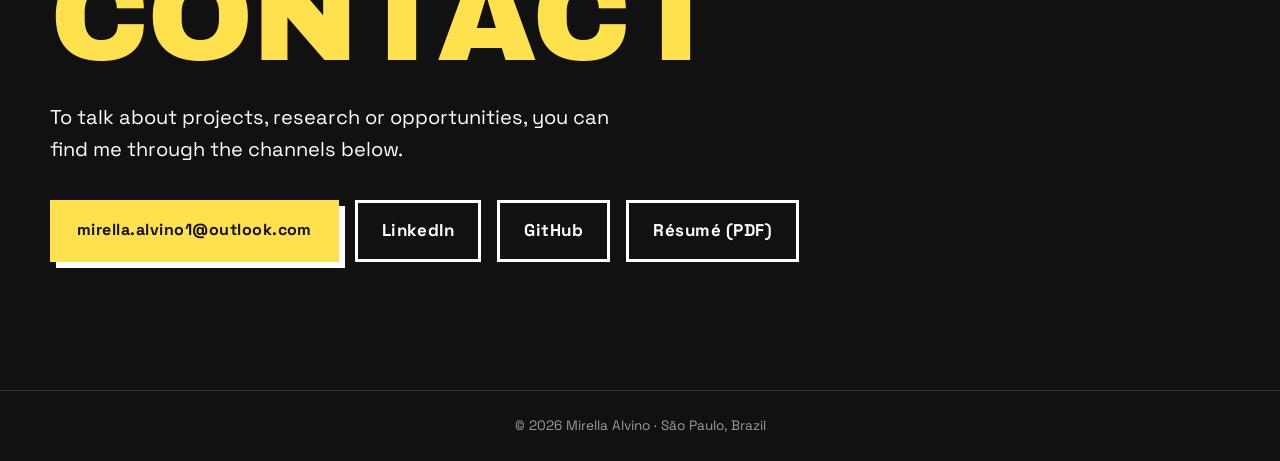
==== commit cdbc30e0: "Foto quadrada (redonda no celular), informações do Sobre sem cara de botão e telas da Datapedia" ====
--- a/en.html
+++ b/en.html
@@ -90,7 +90,7 @@
     <section id="sobre" class="secao">
       <div class="container sobre-grid">
         <div class="foto revelar">
-          <img src="img/mirella.jpg" alt="Photo of Mirella Alvino" width="640" height="800">
+          <img src="img/mirella-perfil.jpg" alt="Photo of Mirella Alvino" width="470" height="470">
         </div>
         <div>
           <h2 class="revelar">About me</h2>
@@ -198,7 +198,7 @@
           </article>
 
           <article class="projeto revelar" id="proj-datapedia">
-            <div class="grafico" data-tipo="mapa" aria-hidden="true"></div>
+            <div class="projeto-img"><img src="img/datapedia.jpg" alt="Screens of the São Paulo Early Childhood Datapedia: maps, rankings and charts" loading="lazy"></div>
             <div class="projeto-info">
               <p class="tags">04 · São Paulo State · Early childhood</p>
               <h3>São Paulo Early Childhood Datapedia</h3>
--- a/style.css
+++ b/style.css
@@ -104,18 +104,19 @@
 
 .sobre-grid { display: grid; grid-template-columns: 1fr 1.7fr; gap: 4rem; align-items: start; }
 .sobre-grid p { margin-bottom: 1rem; font-size: 1.1rem; }
+.foto { max-width: 320px; }
 .foto img, .foto-placeholder {
-  width: 100%; aspect-ratio: 4 / 5; object-fit: cover;
+  width: 100%; height: auto; aspect-ratio: 1; object-fit: cover; object-position: center;
   border: var(--borda); box-shadow: 12px 12px 0 var(--amarelo), 12px 12px 0 3px var(--preto);
   transform: rotate(-2deg);
 }
 .foto-placeholder { display: grid; place-items: center; background: var(--branco); font-family: var(--titulo); font-size: 6rem; }
 .sobre-grid strong { color: var(--preto); background: linear-gradient(transparent 55%, var(--amarelo) 55%); padding: 0 .1em; }
-.ficha { margin-top: 2rem; border: var(--borda); background: var(--branco); box-shadow: var(--sombra); }
-.ficha div { display: grid; grid-template-columns: 8rem 1fr; }
-.ficha div + div { border-top: var(--borda); }
-.ficha dt { background: var(--amarelo); padding: .7rem 1rem; font-weight: 700; text-transform: uppercase; font-size: .85rem; border-right: var(--borda); }
-.ficha dd { padding: .7rem 1rem; font-weight: 500; }
+/* informações rápidas: texto simples, sem cara de botão */
+.ficha { margin-top: 1.5rem; padding-top: 1rem; border-top: 2px dashed rgba(17,17,17,.25); display: flex; flex-wrap: wrap; gap: .4rem 2rem; }
+.ficha div { display: flex; align-items: baseline; gap: .5rem; }
+.ficha dt { font-weight: 700; text-transform: uppercase; font-size: .75rem; letter-spacing: .06em; color: var(--laranja); }
+.ficha dd { font-weight: 500; }
 
 .cards { display: grid; grid-template-columns: repeat(auto-fit, minmax(min(260px, 100%), 1fr)); gap: 1.6rem; }
 .card {
@@ -318,8 +319,9 @@
 
 /* ============ CELULAR ============ */
 @media (max-width: 800px) {
-  .sobre-grid { grid-template-columns: 1fr; gap: 3rem; }
-  .foto { max-width: 260px; }
+  .sobre-grid { grid-template-columns: 1fr; gap: 1.8rem; }
+  .foto { max-width: 9.5rem; }
+  .foto img { border-radius: 50%; transform: none; box-shadow: 6px 6px 0 var(--amarelo), 6px 6px 0 3px var(--preto); }
   .menu-btn { display: block; }
   .idioma { margin-left: auto; margin-right: .8rem; }
   .menu {
@@ -330,7 +332,5 @@
   .menu.aberto { display: flex; }
   .projetos { grid-template-columns: 1fr; }
   .linha-tempo > li { grid-template-columns: 1fr; gap: .6rem; }
-  .ficha div { grid-template-columns: 1fr; }
-  .ficha dt { border-right: 0; border-bottom: var(--borda); }
   .faixa-trilho { font-size: 1.2rem; }
 }
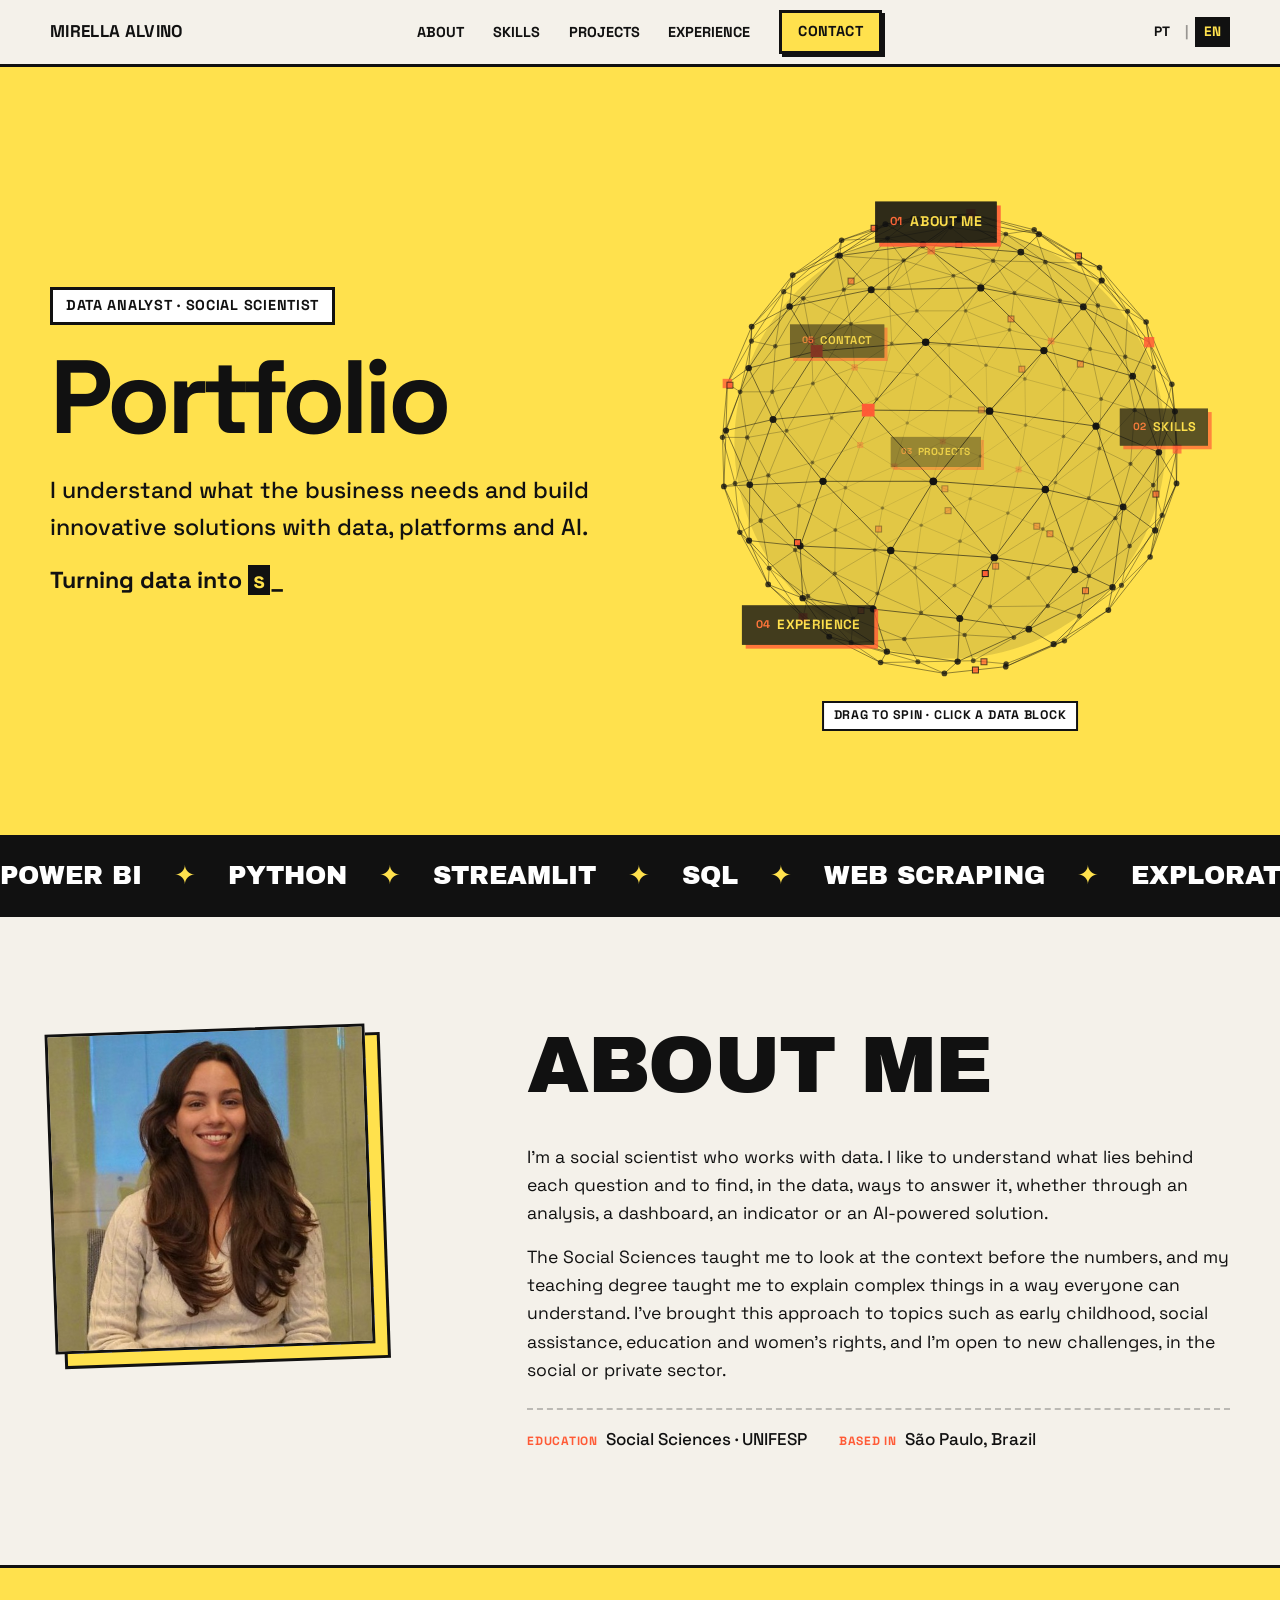
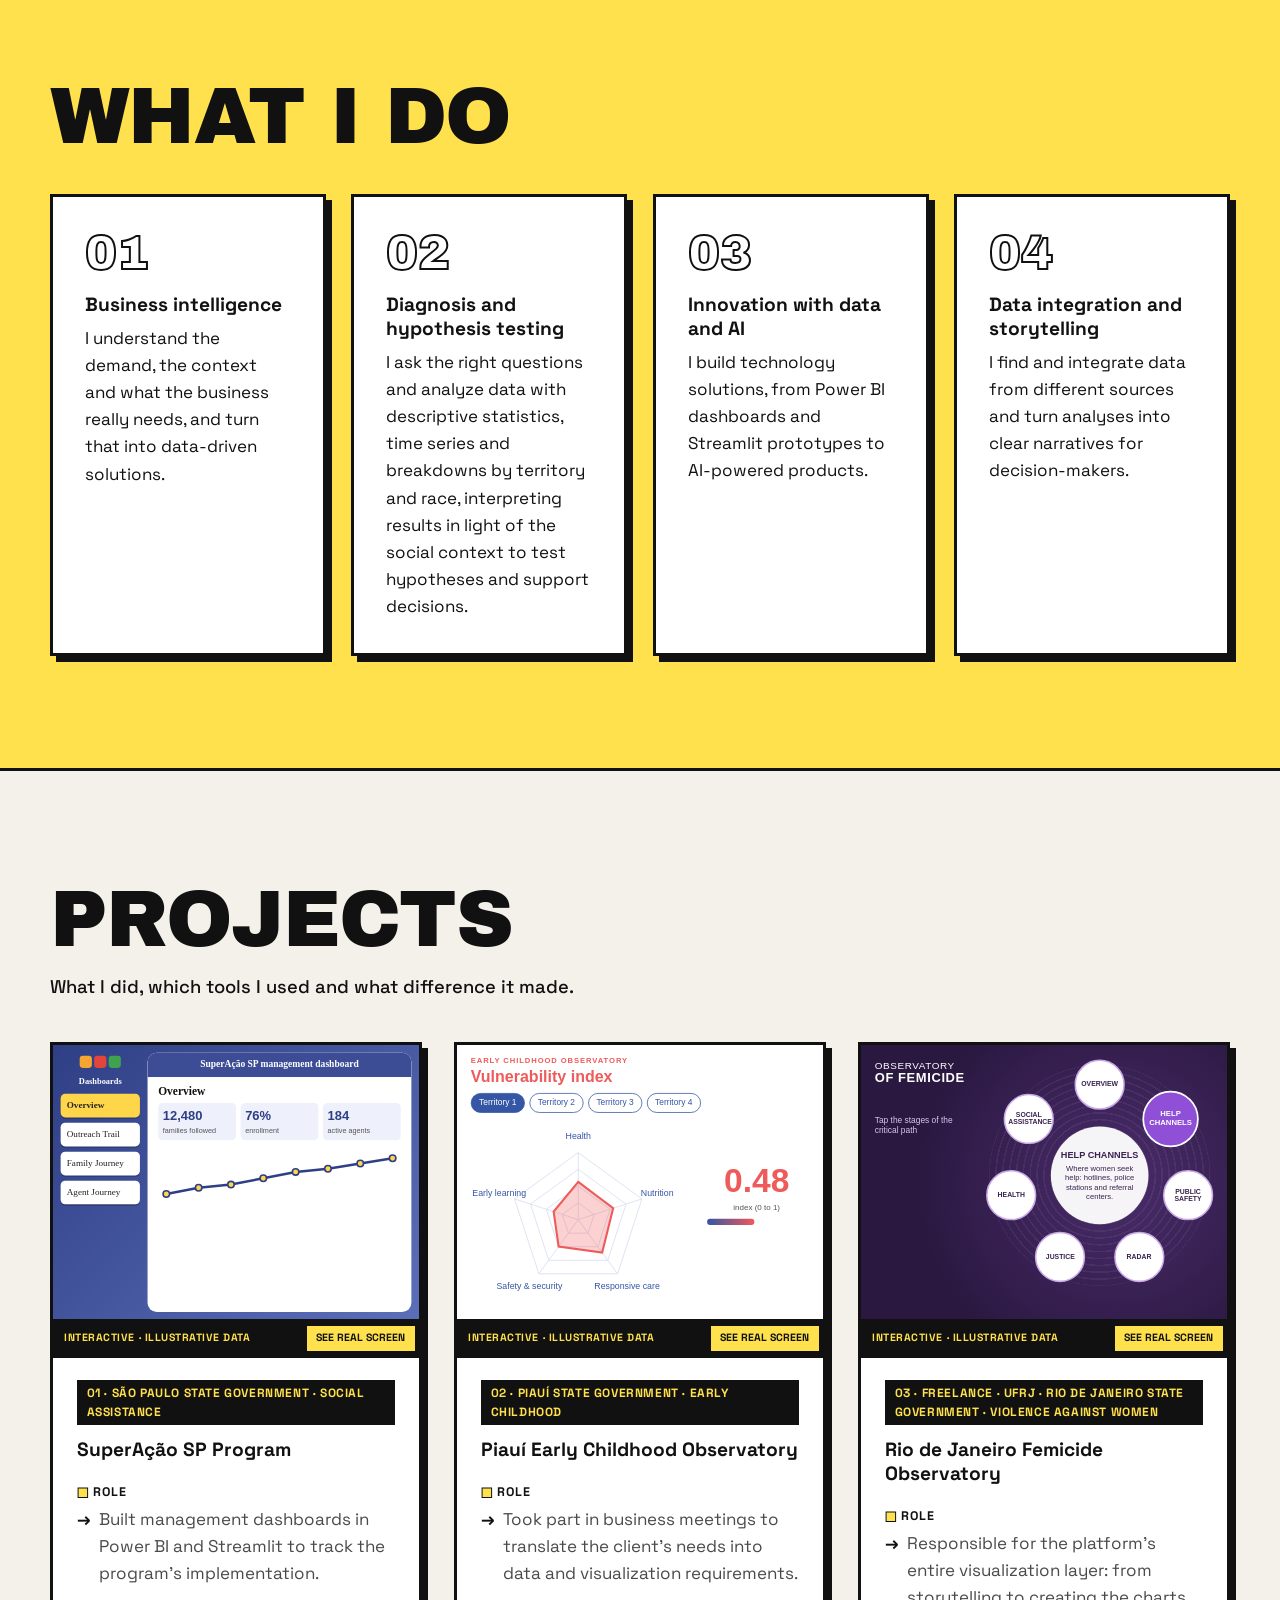
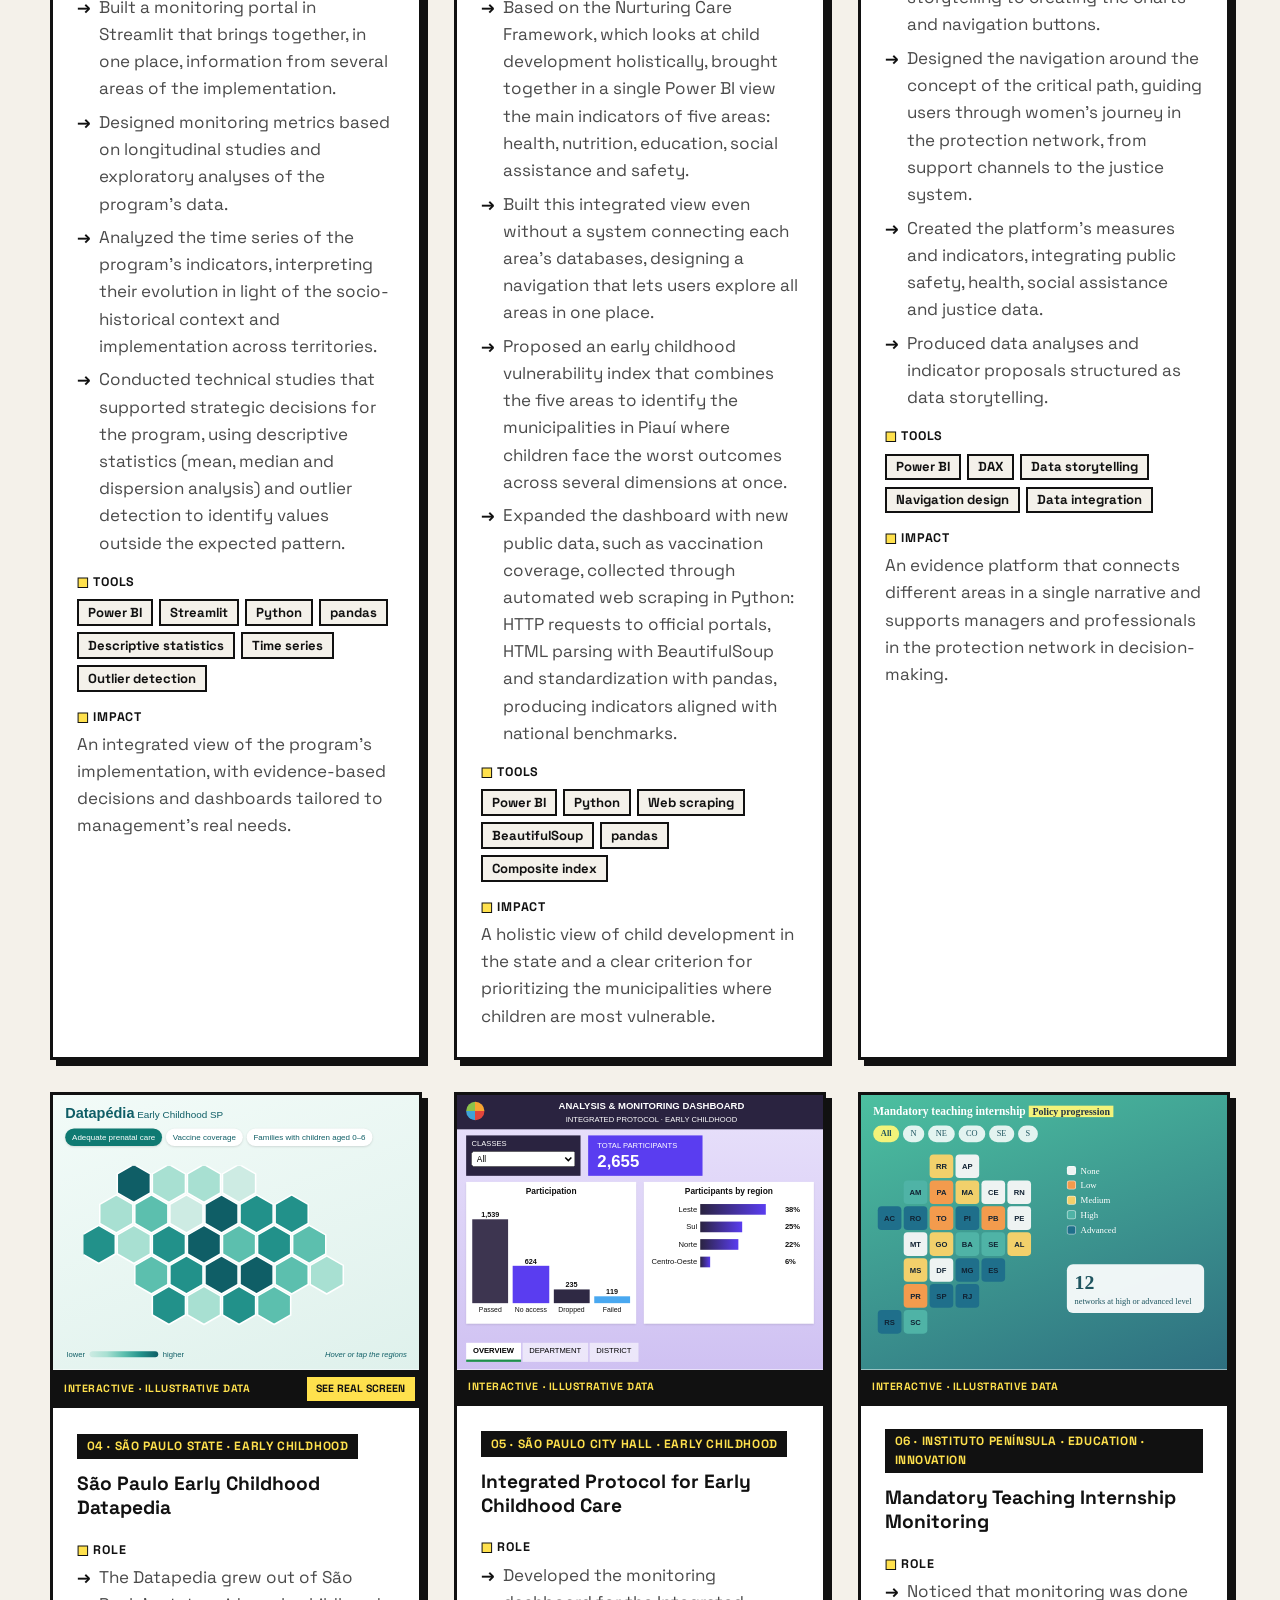
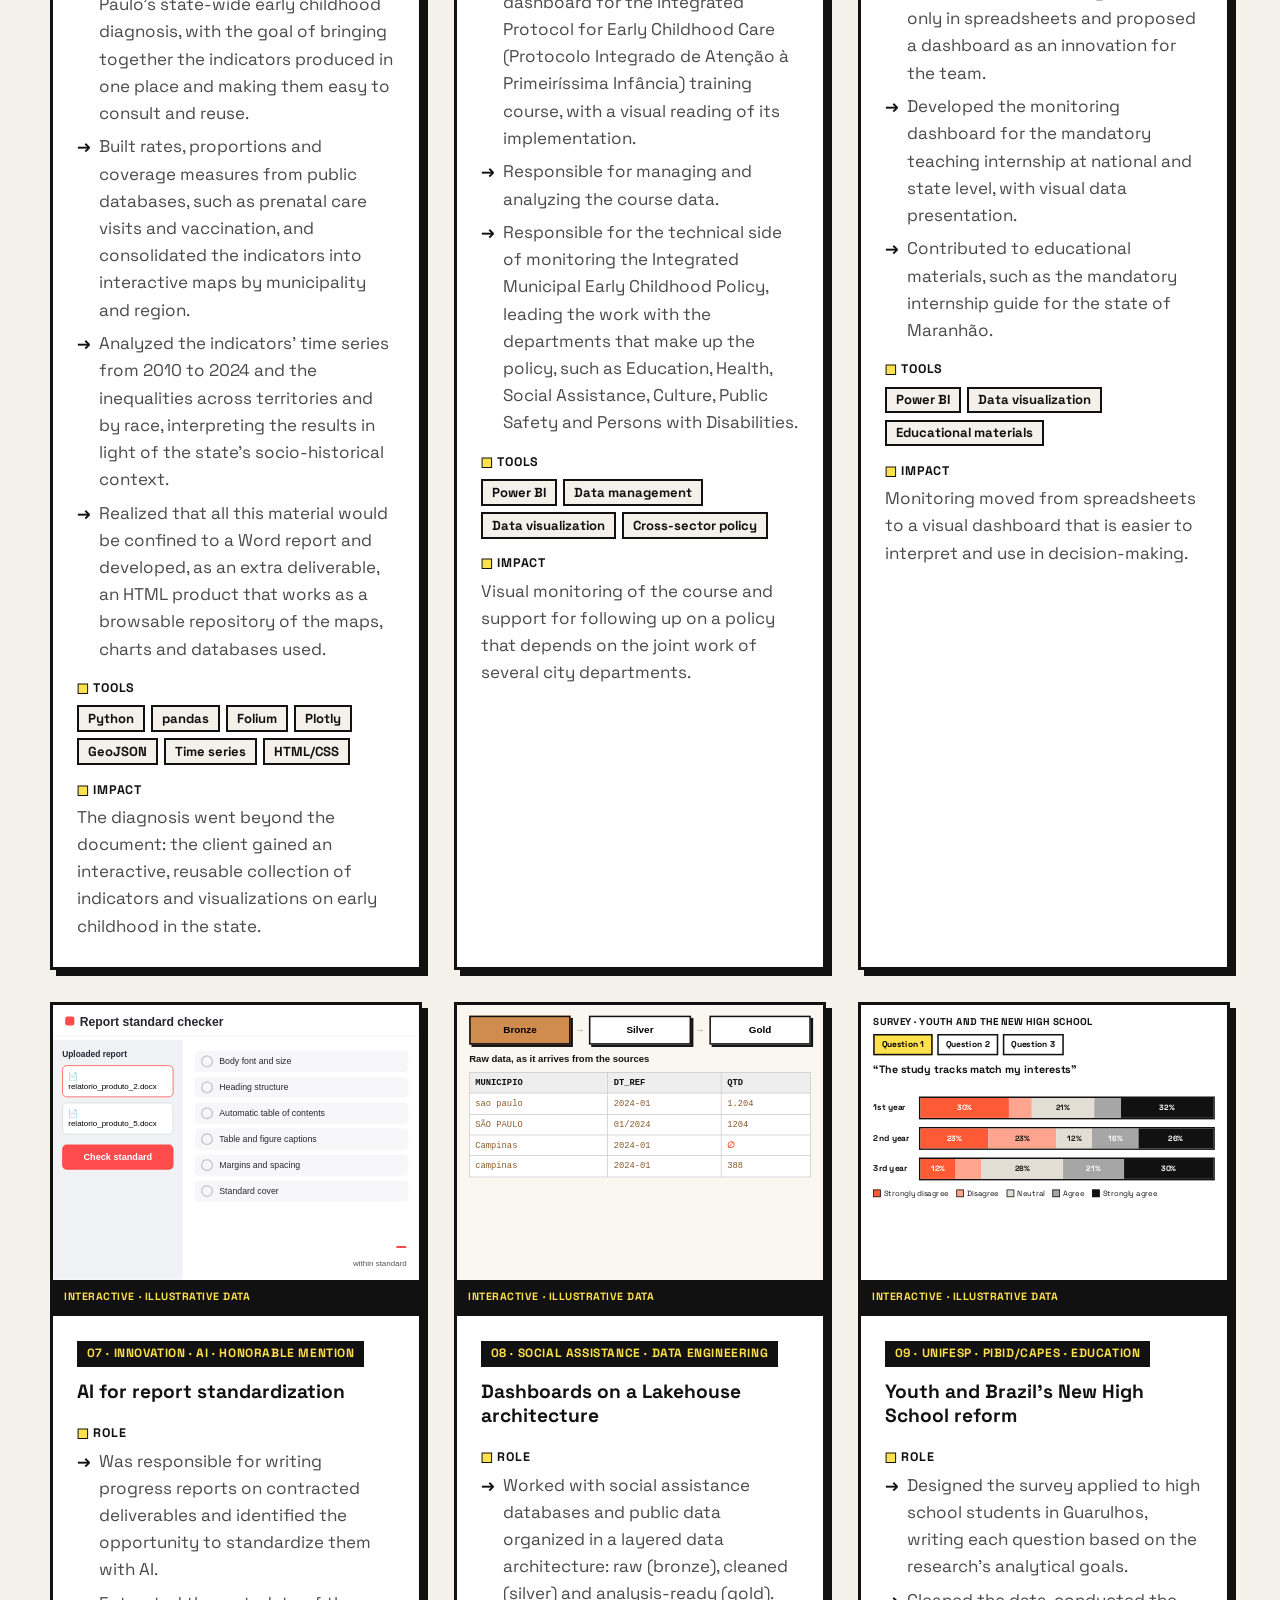
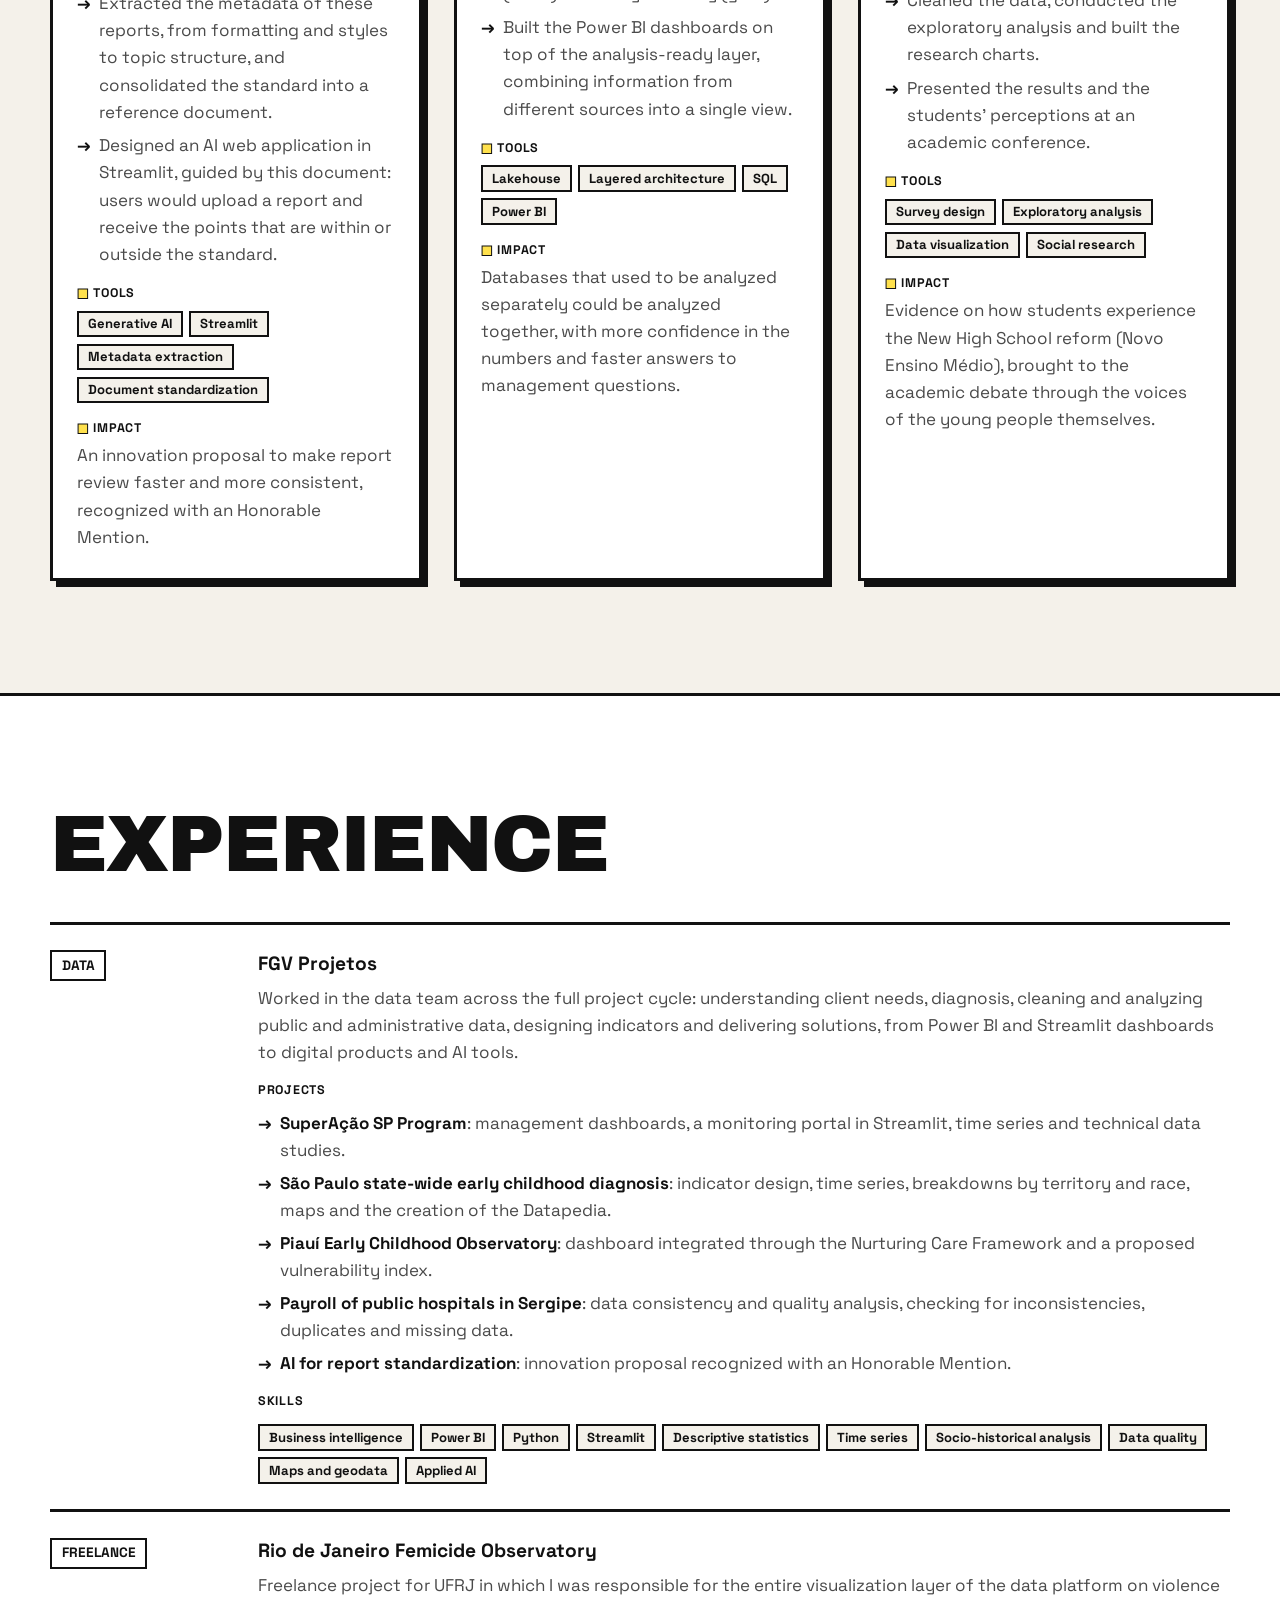
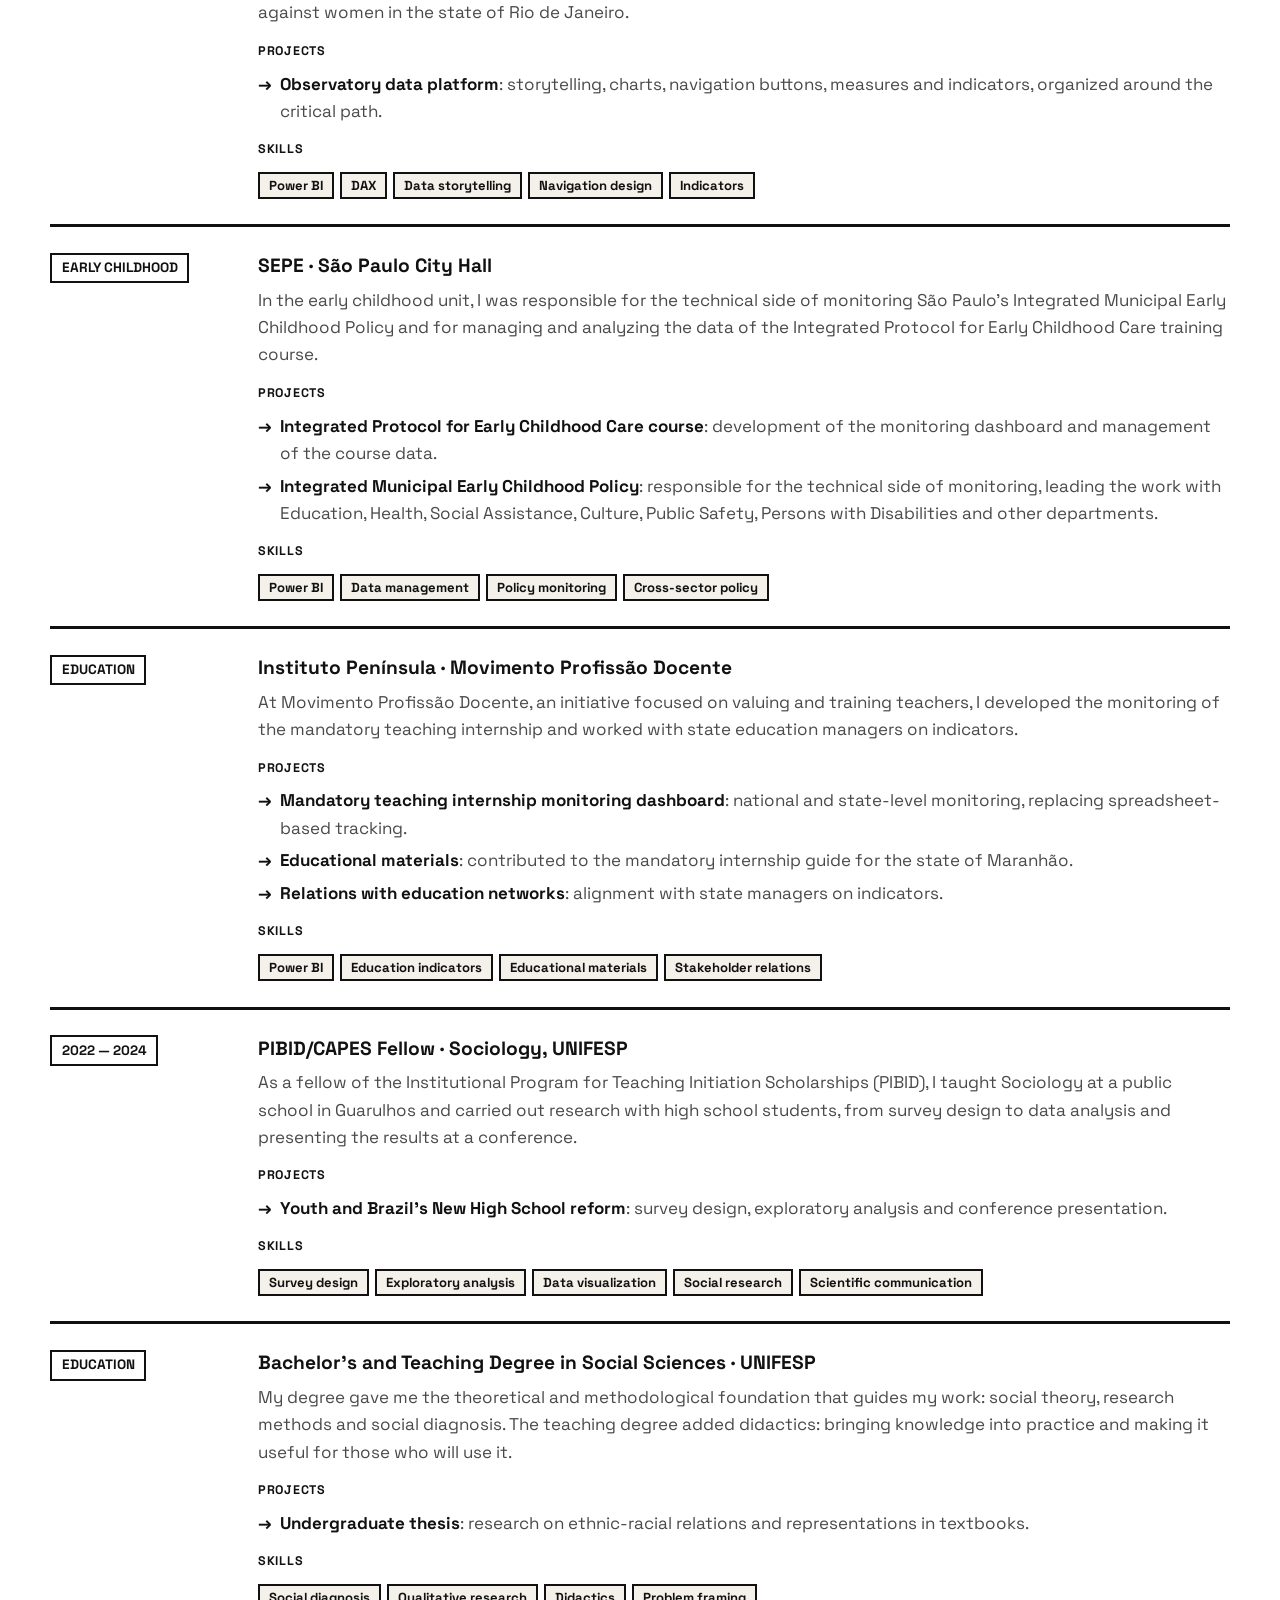
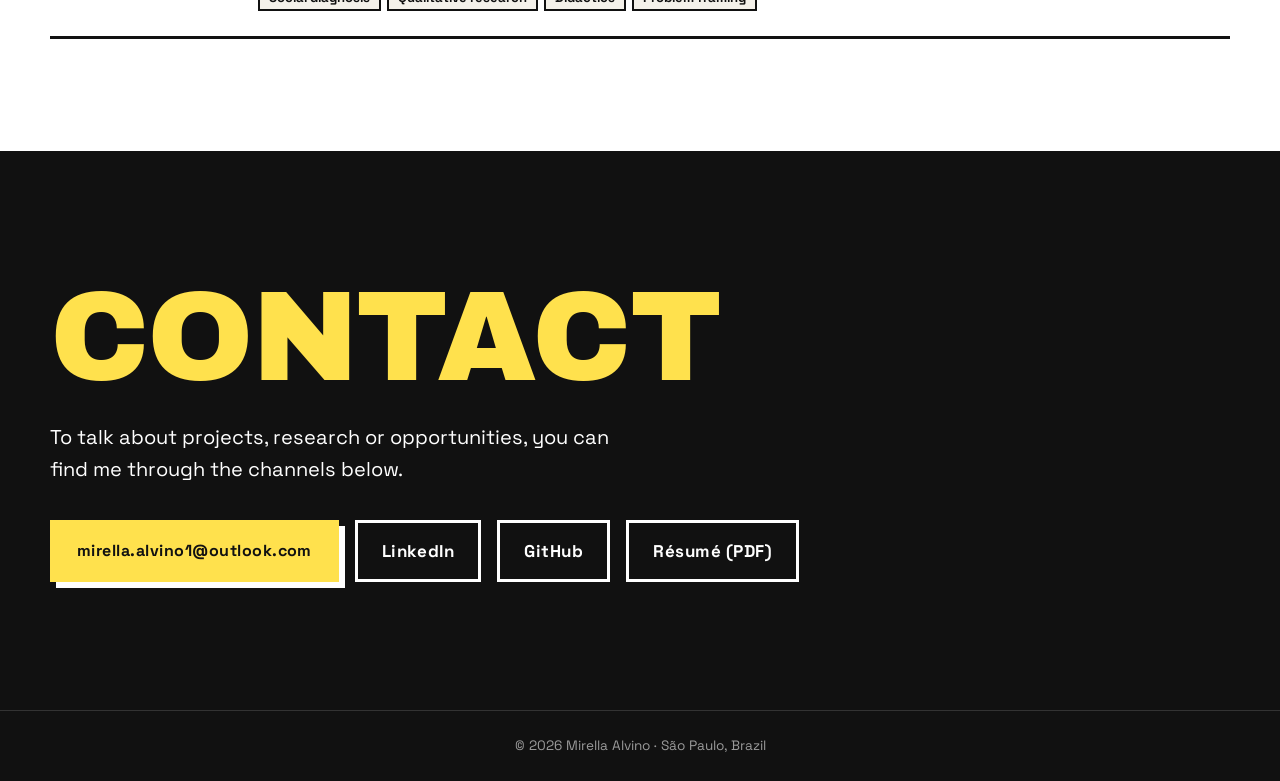
==== commit 21975747: "Capas dos projetos viram demonstrações interativas com dados ilustrativos" ====
--- a/en.html
+++ b/en.html
@@ -150,7 +150,7 @@
         <div class="projetos">
 
           <article class="projeto revelar" id="proj-superacao">
-            <div class="projeto-img"><img src="img/painel-superacao.jpg" alt="Home screen of the SuperAção SP Program management dashboard" loading="lazy"></div>
+            <div class="demo" data-demo="superacao"><img src="img/painel-superacao.jpg" alt="Home screen of the SuperAção SP Program management dashboard" loading="lazy"></div>
             <div class="projeto-info">
               <p class="tags">01 · São Paulo State Government · Social assistance</p>
               <h3>SuperAção SP Program</h3>
@@ -166,7 +166,7 @@
           </article>
 
           <article class="projeto revelar" id="proj-piaui">
-            <div class="projeto-img"><img src="img/observatorio-primeira-infancia.jpg" alt="Home screen of the Piauí Early Childhood Observatory" loading="lazy"></div>
+            <div class="demo" data-demo="piaui"><img src="img/observatorio-primeira-infancia.jpg" alt="Home screen of the Piauí Early Childhood Observatory" loading="lazy"></div>
             <div class="projeto-info">
               <p class="tags">02 · Piauí State Government · Early childhood</p>
               <h3>Piauí Early Childhood Observatory</h3>
@@ -182,7 +182,7 @@
           </article>
 
           <article class="projeto revelar" id="proj-feminicidio">
-            <div class="projeto-img"><img src="img/observatorio-feminicidio.jpg" alt="Home screen of the Rio de Janeiro Femicide Observatory" loading="lazy"></div>
+            <div class="demo" data-demo="feminicidio"><img src="img/observatorio-feminicidio.jpg" alt="Home screen of the Rio de Janeiro Femicide Observatory" loading="lazy"></div>
             <div class="projeto-info">
               <p class="tags">03 · Freelance · UFRJ · Rio de Janeiro State Government · Violence against women</p>
               <h3>Rio de Janeiro Femicide Observatory</h3>
@@ -198,7 +198,7 @@
           </article>
 
           <article class="projeto revelar" id="proj-datapedia">
-            <div class="projeto-img"><img src="img/datapedia.jpg" alt="Screens of the São Paulo Early Childhood Datapedia: maps, rankings and charts" loading="lazy"></div>
+            <div class="demo" data-demo="datapedia"><img src="img/datapedia.jpg" alt="Screens of the São Paulo Early Childhood Datapedia: maps, rankings and charts" loading="lazy"></div>
             <div class="projeto-info">
               <p class="tags">04 · São Paulo State · Early childhood</p>
               <h3>São Paulo Early Childhood Datapedia</h3>
@@ -214,7 +214,7 @@
           </article>
 
           <article class="projeto revelar" id="proj-protocolo">
-            <div class="grafico" data-tipo="area" aria-hidden="true"></div>
+            <div class="demo" data-demo="protocolo"></div>
             <div class="projeto-info">
               <p class="tags">05 · São Paulo City Hall · Early childhood</p>
               <h3>Integrated Protocol for Early Childhood Care</h3>
@@ -230,7 +230,7 @@
           </article>
 
           <article class="projeto revelar" id="proj-estagio">
-            <div class="grafico" data-tipo="linha" aria-hidden="true"></div>
+            <div class="demo" data-demo="estagio"></div>
             <div class="projeto-info">
               <p class="tags">06 · Instituto Península · Education · Innovation</p>
               <h3>Mandatory Teaching Internship Monitoring</h3>
@@ -246,7 +246,7 @@
           </article>
 
           <article class="projeto revelar" id="proj-ia">
-            <div class="grafico" data-tipo="rede" aria-hidden="true"></div>
+            <div class="demo" data-demo="ia"></div>
             <div class="projeto-info">
               <p class="tags">07 · Innovation · AI · Honorable mention</p>
               <h3>AI for report standardization</h3>
@@ -262,7 +262,7 @@
           </article>
 
           <article class="projeto revelar" id="proj-lakehouse">
-            <div class="grafico" data-tipo="camadas" aria-hidden="true"></div>
+            <div class="demo" data-demo="lakehouse"></div>
             <div class="projeto-info">
               <p class="tags">08 · Social assistance · Data engineering</p>
               <h3>Dashboards on a Lakehouse architecture</h3>
@@ -278,7 +278,7 @@
           </article>
 
           <article class="projeto revelar" id="proj-juventudes">
-            <div class="grafico" data-tipo="barras" aria-hidden="true"></div>
+            <div class="demo" data-demo="juventudes"></div>
             <div class="projeto-info">
               <p class="tags">09 · UNIFESP · PIBID/CAPES · Education</p>
               <h3>Youth and Brazil's New High School reform</h3>
@@ -392,6 +392,7 @@
     <p>© <span id="ano">2026</span> Mirella Alvino · São Paulo, Brazil</p>
   </footer>
 
+  <script src="demos.js"></script>
   <script src="efeitos.js"></script>
 </body>
 </html>
--- a/style.css
+++ b/style.css
@@ -145,26 +145,6 @@
 .projeto:hover { transform: translate(-4px, -4px); box-shadow: 10px 10px 0 var(--amarelo), 10px 10px 0 3px var(--preto); }
 .projeto { min-width: 0; }
 .card { min-width: 0; }
-.projeto-img { position: relative; width: 100%; aspect-ratio: 16 / 9; border-bottom: var(--borda); overflow: hidden; background: var(--creme); }
-.projeto-img img { position: absolute; inset: 0; width: 100%; max-width: 100%; height: 100%; object-fit: cover; object-position: center top; transition: transform .5s ease; }
-.projeto:hover .projeto-img img { transform: scale(1.05); }
-.grafico { aspect-ratio: 16 / 9; border-bottom: var(--borda); background: var(--amarelo); }
-.grafico svg { width: 100%; height: 100%; display: block; }
-.grafico .traco { fill: none; stroke: var(--preto); stroke-width: 3; }
-.grafico .traco-2 { fill: none; stroke: var(--preto); stroke-width: 2; stroke-dasharray: 6 5; }
-.grafico .preenche { fill: var(--preto); opacity: .15; }
-.grafico .ponto { fill: var(--preto); }
-.grafico .ponto-2 { fill: var(--branco); stroke: var(--preto); stroke-width: 2; }
-.grafico .barra { fill: var(--preto); }
-.grafico .barra-destaque { fill: var(--branco); stroke: var(--preto); stroke-width: 2; }
-.grafico .hex { stroke: var(--preto); stroke-width: 1.2; }
-.grafico .hex-0 { fill: var(--branco); }
-.grafico .hex-1 { fill: var(--creme); }
-.grafico .hex-2 { fill: var(--laranja); }
-.grafico .hex-3 { fill: var(--preto); }
-.com-efeitos .grafico .hex { opacity: 0; }
-.com-efeitos .grafico.desenhado .hex { opacity: 1; transition: opacity .8s ease; }
-.grafico .ligacao { stroke: var(--preto); stroke-width: 1.2; opacity: .4; }
 .projeto-info { padding: 1.4rem 1.5rem 1.7rem; }
 .tags {
   display: inline-block; font-size: .75rem; font-weight: 700; text-transform: uppercase; letter-spacing: .05em;
@@ -226,16 +206,6 @@
   transition: opacity .6s ease, transform .6s cubic-bezier(.2,.9,.3,1.2);
 }
 .com-efeitos .revelar.visivel { opacity: 1; transform: none; }
-
-/* gráficos se desenham quando aparecem */
-.com-efeitos .grafico .traco { stroke-dashoffset: var(--comp, 0); }
-.com-efeitos .grafico.desenhado .traco { stroke-dashoffset: 0; transition: stroke-dashoffset 1.6s ease; }
-.com-efeitos .grafico .barra, .com-efeitos .grafico .barra-destaque { transform: scaleY(0); transform-box: fill-box; transform-origin: bottom; }
-.com-efeitos .grafico.desenhado .barra,
-.com-efeitos .grafico.desenhado .barra-destaque { transform: none; transition: transform .8s cubic-bezier(.2,.9,.3,1.2); }
-.com-efeitos .grafico .ponto, .com-efeitos .grafico .ponto-2 { opacity: 0; }
-.com-efeitos .grafico.desenhado .ponto,
-.com-efeitos .grafico.desenhado .ponto-2 { opacity: 1; transition: opacity .6s ease; }
 
 @media (prefers-reduced-motion: reduce) {
   .cursor-texto, .faixa-trilho, .projeto.destacado { animation: none; }
@@ -334,3 +304,137 @@
   .linha-tempo > li { grid-template-columns: 1fr; gap: .6rem; }
   .faixa-trilho { font-size: 1.2rem; }
 }
+
+/* ============ DEMONSTRAÇÕES INTERATIVAS DOS PROJETOS ============ */
+.demo { border-bottom: var(--borda); background: var(--branco); }
+.demo-tela { position: relative; width: 100%; aspect-ratio: 4 / 3; overflow: hidden; }
+.palco { position: absolute; left: 0; top: 0; width: 480px; height: 360px; transform-origin: 0 0; font-size: 12px; line-height: 1.25; }
+.palco button { font: inherit; cursor: pointer; }
+.demo-barra { display: flex; justify-content: space-between; align-items: center; gap: .5rem; min-height: 2.1rem; padding: .25rem .25rem .25rem .7rem; background: var(--preto); color: var(--amarelo); border-top: var(--borda); font-size: .66rem; font-weight: 700; text-transform: uppercase; letter-spacing: .05em; }
+.demo-ver-real { flex: none; font: 700 .66rem/1 'Space Grotesk', sans-serif; text-transform: uppercase; background: var(--amarelo); color: var(--preto); border: 0; padding: .45rem .6rem; cursor: pointer; }
+.demo .demo-real { position: absolute; inset: 0; width: 100%; height: 100%; object-fit: contain; background: #1d1d1d; z-index: 2; opacity: 0; pointer-events: none; transition: opacity .3s; }
+.demo.mostrando-real .demo-real { opacity: 1; }
+
+/* 01 SuperAção: portal com menu lateral */
+.palco-superacao { display: grid; grid-template-columns: 124px 1fr; background: linear-gradient(135deg, #2f3f86, #5b6fb8); font-family: Georgia, 'Times New Roman', serif; }
+.palco-superacao aside { padding: 14px 10px; display: flex; flex-direction: column; gap: 7px; color: #fff; }
+.sa-logo { display: flex; gap: 3px; margin: 0 auto 4px; } .sa-logo i { width: 16px; height: 16px; border-radius: 4px; background: #f7a531; } .sa-logo i:nth-child(2) { background: #e2453c; } .sa-logo i:nth-child(3) { background: #3fa34d; }
+.palco-superacao aside small { text-align: center; font-weight: 700; font-size: 11px; margin-bottom: 2px; }
+.sa-bt { text-align: left; background: #fff; color: #222; border: 0; border-radius: 6px; padding: 8px 8px; font-size: 11.5px; box-shadow: 0 2px 0 rgba(0,0,0,.2); }
+.sa-bt.ativo { background: #ffd54a; font-weight: 700; }
+.palco-superacao section { margin: 10px 10px 10px 0; background: #fff; border-radius: 12px; display: flex; flex-direction: column; overflow: hidden; }
+.palco-superacao header { background: #3c4c95; color: #fff; text-align: center; padding: 8px; font-size: 12.5px; font-weight: 700; }
+.palco-superacao h4 { margin: 10px 14px 6px; font-size: 15px; }
+.sa-corpo { flex: 1; padding: 0 14px 10px; font-family: Arial, sans-serif; }
+.sa-kpis { display: grid; grid-template-columns: repeat(3, 1fr); gap: 6px; } .sa-kpis div { background: #eef1fb; border-radius: 6px; padding: 6px; } .sa-kpis b { display: block; font-size: 17px; color: #2f3f86; } .sa-kpis span { font-size: 9.5px; color: #555; }
+.sa-corpo svg { width: 100%; height: 140px; } .sa-linha { fill: none; stroke: #2f3f86; stroke-width: 3; } .sa-corpo circle { fill: #ffd54a; stroke: #2f3f86; stroke-width: 2; }
+.sa-funil { display: flex; flex-direction: column; align-items: center; gap: 6px; margin-top: 8px; }
+.sa-funil div { width: var(--v); background: linear-gradient(90deg, #3c4c95, #6c7fd0); color: #fff; border-radius: 5px; padding: 9px 8px; display: flex; justify-content: space-between; font-size: 11.5px; transition: width .4s; }
+.sa-jornada { display: flex; align-items: flex-end; gap: 10px; height: 190px; padding-top: 10px; }
+.sa-jornada div { flex: 1; display: flex; flex-direction: column; align-items: center; justify-content: flex-end; gap: 3px; } .sa-jornada i { width: 100%; background: #3c4c95; border-radius: 4px 4px 0 0; } .sa-jornada div:nth-child(1) i { background: #ffb300; } .sa-jornada span { font-size: 10px; color: #555; }
+.sa-agentes { position: relative; display: flex; flex-direction: column; gap: 6px; margin-top: 6px; }
+.sa-agentes div { display: grid; grid-template-columns: 4.4rem 1fr 2.2rem; align-items: center; gap: 4px; font-size: 11px; } .sa-agentes i { display: block; height: 16px; background: #6c7fd0; border-radius: 3px; } .sa-agentes b { color: #2f3f86; }
+.sa-agentes em { position: absolute; top: -4px; bottom: -14px; border-left: 2px dashed #e2453c; font-size: 9.5px; color: #e2453c; padding-left: 3px; display: flex; align-items: flex-end; font-style: normal; }
+
+/* 02 Piauí: índice pelos componentes do Nurturing Care */
+.palco-piaui { background: #fff; font-family: Arial, sans-serif; padding: 14px 18px; }
+.pi-sobre { color: #ef5a5a; font-size: 10px; letter-spacing: .12em; text-transform: uppercase; font-weight: 700; }
+.palco-piaui h4 { font-size: 21px; color: #ef5a5a; margin: 2px 0 8px; font-weight: 800; }
+.pi-terr { display: flex; gap: 6px; } .pi-terr button { border: 1.5px solid #3555a5; background: #fff; color: #3555a5; border-radius: 20px; padding: 5px 10px; font-size: 11px; } .pi-terr button.ativo { background: #3555a5; color: #fff; }
+.pi-radar { position: absolute; left: 14px; top: 106px; width: 290px; height: 246px; overflow: visible; }
+.pi-radar text { font-size: 10.5px; fill: #3555a5; } .pi-grade { fill: none; stroke: #d9def0; stroke-width: 1; }
+.pi-forma { fill: rgba(239,90,90,.28); stroke: #ef5a5a; stroke-width: 2.5; transition: all .5s; }
+.pi-indice { position: absolute; right: 22px; top: 150px; width: 130px; text-align: center; }
+.pi-indice b { display: block; font-size: 44px; color: #ef5a5a; font-weight: 800; } .pi-indice span { font-size: 10.5px; color: #555; }
+.pi-indice i { display: block; height: 8px; margin-top: 8px; border-radius: 4px; background: linear-gradient(90deg, #3555a5, #ef5a5a); transition: width .5s; }
+
+/* 03 Feminicídio: navegação pela rota crítica */
+.palco-feminicidio { background: radial-gradient(circle at 70% 50%, #4a2c6b, #2a1840 70%); color: #fff; font-family: Arial, sans-serif; }
+.fe-titulo { position: absolute; left: 18px; top: 20px; font-size: 13px; text-transform: uppercase; letter-spacing: .06em; line-height: 1.1; width: 120px; }
+.fe-titulo b { display: block; font-size: 17px; }
+.fe-roda { position: absolute; left: 168px; top: 26px; width: 290px; height: 290px; border-radius: 50%; background: repeating-radial-gradient(circle, rgba(255,255,255,.06) 0 2px, transparent 2px 9px); }
+.fe-roda button { position: absolute; transform: translate(-50%, -50%); width: 66px; height: 66px; border-radius: 50%; border: 2px solid #c9a8e8; background: #fff; color: #3a2350; font-size: 9px; font-weight: 700; text-transform: uppercase; padding: 4px; line-height: 1.1; transition: transform .2s, background .2s; }
+.fe-roda button.ativo { background: #8f4fd6; color: #fff; transform: translate(-50%, -50%) scale(1.12); border-color: #fff; }
+.fe-centro { position: absolute; left: 50%; top: 50%; transform: translate(-50%, -50%); width: 128px; height: 128px; border-radius: 50%; background: rgba(255,255,255,.95); color: #3a2350; display: flex; flex-direction: column; align-items: center; justify-content: center; text-align: center; padding: 12px; }
+.fe-centro b { font-size: 12px; text-transform: uppercase; margin-bottom: 4px; } .fe-centro span { font-size: 10px; }
+.fe-dica { position: absolute; left: 18px; top: 92px; width: 120px; font-size: 11px; color: #d8c4ef; }
+
+/* 04 Datapedia: mapa por região */
+.palco-datapedia { background: linear-gradient(160deg, #f2fbf8, #dff1ec); font-family: Arial, sans-serif; padding: 12px 16px; }
+.palco-datapedia header { font-size: 13px; color: #0f5e66; } .palco-datapedia header b { font-size: 19px; }
+.dp-ind { display: flex; gap: 5px; margin-top: 8px; } .dp-ind button { border: 0; background: #fff; color: #0f5e66; border-radius: 14px; padding: 5px 9px; font-size: 10.5px; box-shadow: 0 1px 3px rgba(0,0,0,.15); } .dp-ind button.ativo { background: #0f7a72; color: #fff; }
+.dp-mapa { position: absolute; left: 40px; top: 92px; width: 400px; height: 230px; }
+.dp-mapa polygon { stroke: #fff; stroke-width: 2; cursor: pointer; transition: fill .4s; outline: none; } .dp-mapa polygon.ativo { stroke: #111; stroke-width: 3; }
+.dp-dica { position: absolute; right: 16px; bottom: 14px; font-size: 10px; color: #0f5e66; font-style: italic; }
+.dp-leg { position: absolute; left: 18px; bottom: 14px; display: flex; align-items: center; gap: 6px; font-size: 10px; color: #0f5e66; } .dp-leg i { width: 90px; height: 8px; background: linear-gradient(90deg, #cdebe3, #a8e0d2, #5cbfae, #22918a, #0f5e66); border-radius: 4px; }
+.dp-tip { position: absolute; transform: translate(-50%, -110%); background: #0f3f44; color: #fff; font-size: 10.5px; padding: 5px 8px; border-radius: 5px; pointer-events: none; white-space: nowrap; } .dp-tip b { display: block; }
+
+/* 05 Protocolo: painel Power BI */
+.palco-protocolo { background: linear-gradient(180deg, #e9e2fb, #cfc1f2); font-family: 'Segoe UI', Arial, sans-serif; }
+.palco-protocolo header { background: #2a2340; color: #fff; text-align: center; padding: 8px 10px 7px 40px; font-weight: 700; text-transform: uppercase; font-size: 12.5px; position: relative; }
+.palco-protocolo header small { display: block; font-size: 10px; font-weight: 400; margin-top: 2px; }
+.palco-protocolo header i { position: absolute; left: 12px; top: 9px; width: 24px; height: 24px; border-radius: 50%; background: conic-gradient(#f7a531 0 25%, #e2453c 0 50%, #3fa3d8 0 75%, #8bc34a 0); }
+.pr-filtros { display: flex; gap: 10px; padding: 8px 12px 0; align-items: stretch; }
+.pr-filtros label { background: #2a2340; color: #fff; font-size: 10px; text-transform: uppercase; padding: 5px 7px; display: flex; flex-direction: column; gap: 3px; width: 150px; }
+.pr-filtros select { font: inherit; font-size: 11px; text-transform: none; padding: 2px; }
+.pr-kpi { background: #5a3df0; color: #fff; padding: 5px 12px; min-width: 150px; } .pr-kpi span { font-size: 10px; text-transform: uppercase; } .pr-kpi b { display: block; font-size: 22px; }
+.pr-graf { display: grid; grid-template-columns: 1fr 1fr; gap: 10px; padding: 8px 12px; }
+.pr-graf > div { background: #fff; padding: 6px 8px; height: 186px; box-shadow: 0 1px 3px rgba(0,0,0,.15); } .pr-graf h5 { font-size: 11px; text-align: center; margin-bottom: 4px; }
+.pr-colunas { display: flex; align-items: flex-end; gap: 6px; height: 150px; }
+.pr-colunas div { flex: 1; height: 100%; display: flex; flex-direction: column; justify-content: flex-end; align-items: center; font-size: 9px; }
+.pr-colunas i { width: 100%; max-height: 110px; background: #5a3df0; transition: height .4s; } .pr-colunas div:nth-child(1) i { background: #3d3550; } .pr-colunas div:nth-child(3) i { background: #2f2944; } .pr-colunas div:nth-child(4) i { background: #49a8f0; }
+.pr-colunas span { margin-top: 3px; text-align: center; } .pr-colunas b { font-size: 9.5px; }
+.pr-barras { display: flex; flex-direction: column; gap: 9px; margin-top: 10px; }
+.pr-barras div { display: grid; grid-template-columns: 62px 1fr 30px; align-items: center; gap: 4px; font-size: 10px; } .pr-barras span { text-align: right; } .pr-barras i { display: block; height: 14px; max-width: 100%; background: linear-gradient(90deg, #2a2340, #5a3df0); transition: width .4s; }
+.pr-abas { position: absolute; left: 12px; bottom: 10px; display: flex; gap: 2px; } .pr-abas button { border: 0; background: rgba(255,255,255,.6); font-size: 10px; text-transform: uppercase; padding: 5px 9px; border-bottom: 3px solid transparent; } .pr-abas button.ativo { background: #fff; border-bottom-color: #1f8f4e; font-weight: 700; }
+
+/* 06 Estágio: mapa da progressão por UF */
+.palco-estagio { background: linear-gradient(160deg, #4cc0a0, #2e6f80); color: #fff; font-family: Georgia, 'Times New Roman', serif; padding: 12px 16px; }
+.palco-estagio header { font-size: 15px; font-weight: 700; } .palco-estagio header span { background: #f3f37a; color: #234; padding: 0 5px; font-size: 13px; }
+.es-reg { display: flex; gap: 5px; margin-top: 9px; } .es-reg button { border: 0; border-radius: 12px; background: rgba(255,255,255,.85); color: #1f5560; padding: 4px 10px; font-size: 11px; } .es-reg button.ativo { background: #f3f37a; font-weight: 700; }
+.es-mapa { position: absolute; left: 22px; top: 78px; width: 210px; height: 240px; }
+.es-mapa div { position: absolute; width: 31px; height: 31px; border-radius: 5px; color: #123; font: 700 10px/31px Arial, sans-serif; text-align: center; transition: opacity .3s, transform .3s; }
+.es-mapa div.fora { opacity: .18; transform: scale(.85); }
+.es-leg { position: absolute; left: 270px; top: 92px; list-style: none; font-size: 11.5px; display: flex; flex-direction: column; gap: 5px; } .es-leg i { display: inline-block; width: 12px; height: 12px; border-radius: 3px; margin-right: 6px; vertical-align: -2px; border: 1px solid rgba(255,255,255,.6); }
+.es-total { position: absolute; left: 270px; top: 222px; width: 180px; background: rgba(255,255,255,.92); color: #1f5560; padding: 8px 10px; border-radius: 8px; } .es-total b { font-size: 26px; display: block; } .es-total span { font-size: 11px; }
+
+/* 07 IA: checagem do padrão (estilo Streamlit) */
+.palco-ia { background: #fff; font-family: 'Source Sans Pro', Arial, sans-serif; color: #262730; }
+.palco-ia header { padding: 12px 16px 8px; font-size: 16px; font-weight: 700; border-bottom: 1px solid #eee; } .palco-ia header i { display: inline-block; width: 12px; height: 12px; background: #ff4b4b; border-radius: 3px; margin-right: 7px; }
+.ia-env { position: absolute; left: 0; top: 46px; bottom: 0; width: 170px; background: #f0f2f6; padding: 12px; display: flex; flex-direction: column; gap: 7px; }
+.ia-env span { font-size: 11px; font-weight: 700; }
+.ia-env button { text-align: left; border: 1px solid #d5d8de; background: #fff; border-radius: 6px; padding: 7px; font-size: 10.5px; } .ia-env button.ativo { border-color: #ff4b4b; }
+.ia-env .ia-rodar { margin-top: 6px; background: #ff4b4b; color: #fff; border: 0; text-align: center; font-weight: 700; font-size: 12px; padding: 9px; }
+.ia-lista { position: absolute; left: 186px; top: 60px; right: 14px; list-style: none; display: flex; flex-direction: column; gap: 6px; }
+.ia-lista li { display: flex; align-items: center; gap: 8px; padding: 6px 8px; border-radius: 6px; background: #f7f7f9; font-size: 11.5px; transition: background .2s; }
+.ia-lista i { width: 16px; height: 16px; border-radius: 50%; border: 2px solid #ccc; flex: none; display: grid; place-items: center; font-style: normal; font-size: 10px; color: #fff; }
+.ia-lista li.lendo i { border-color: #ff4b4b; border-top-color: transparent; animation: ia-gira .6s linear infinite; }
+.ia-lista li.ok { background: #e6f6ec; } .ia-lista li.ok i { background: #21a35a; border-color: #21a35a; } .ia-lista li.ok i::before { content: '✓'; }
+.ia-lista li.erro { background: #fdecec; } .ia-lista li.erro i { background: #ff4b4b; border-color: #ff4b4b; } .ia-lista li.erro i::before { content: '✕'; }
+@keyframes ia-gira { to { transform: rotate(360deg); } }
+.ia-nota { position: absolute; right: 16px; bottom: 14px; text-align: right; } .ia-nota b { font-size: 26px; color: #ff4b4b; display: block; } .ia-nota span { font-size: 10.5px; color: #555; }
+
+/* 08 Lakehouse: camadas bronze, prata e ouro */
+.palco-lakehouse { background: #faf7f0; font-family: Arial, sans-serif; padding: 14px 16px; }
+.lk-camadas { display: flex; align-items: center; gap: 6px; } .lk-camadas span { font-weight: 700; color: #888; }
+.lk-camadas button { flex: 1; border: 2px solid #111; padding: 9px 4px; font-weight: 700; font-size: 13px; background: #fff; box-shadow: 3px 3px 0 #111; }
+.lk-camadas button:nth-of-type(1).ativo { background: #d08b4f; } .lk-camadas button:nth-of-type(2).ativo { background: #cfd3d6; } .lk-camadas button:nth-of-type(3).ativo { background: #f2c94c; }
+.lk-desc { margin: 12px 0 8px; font-size: 12.5px; font-weight: 700; }
+.lk-corpo table { width: 100%; border-collapse: collapse; font-family: 'Courier New', monospace; font-size: 11.5px; background: #fff; }
+.lk-corpo th, .lk-corpo td { border: 1px solid #ccc; padding: 6px 7px; text-align: left; } .lk-corpo th { background: #eee; } .lk-corpo em { color: #ff5a36; font-style: normal; font-weight: 700; }
+.palco-lakehouse[data-camada="0"] .lk-corpo td { color: #8a5a2b; }
+.lk-painel { position: relative; height: 200px; background: #fff; border: 1px solid #ddd; display: flex; align-items: flex-end; gap: 10px; padding: 26px 14px 22px; }
+.lk-painel > span { position: absolute; left: 10px; top: 6px; font-size: 10.5px; font-weight: 700; background: #f2c94c; padding: 1px 6px; }
+.lk-painel div { flex: 1; height: 100%; display: flex; flex-direction: column; justify-content: flex-end; align-items: center; } .lk-painel i { width: 100%; background: #111; animation: lk-sobe .6s ease-out; } .lk-painel div:nth-child(6) i { background: #f2c94c; } .lk-painel b { font-size: 10px; margin-top: 3px; }
+@keyframes lk-sobe { from { transform: scaleY(0); transform-origin: bottom; } }
+
+/* 09 Juventudes: escala de concordância */
+.palco-juventudes { background: #fff; font-family: 'Space Grotesk', Arial, sans-serif; padding: 14px 16px; }
+.palco-juventudes h4 { font-size: 13px; text-transform: uppercase; letter-spacing: .03em; }
+.ju-perg { display: flex; gap: 6px; margin-top: 8px; } .ju-perg button { border: 2px solid #111; background: #fff; padding: 5px 9px; font-size: 11px; font-weight: 700; } .ju-perg button.ativo { background: #ffe14d; }
+.ju-texto { margin: 10px 0 8px; font-size: 14px; font-weight: 700; min-height: 36px; }
+.ju-barras { display: flex; flex-direction: column; gap: 10px; }
+.ju-barras > div { display: grid; grid-template-columns: 54px 1fr; align-items: center; gap: 6px; font-size: 11px; font-weight: 700; }
+.ju-barras p { display: flex; height: 30px; border: 2px solid #111; }
+.ju-barras i { display: grid; place-items: center; font-style: normal; font-size: 10px; color: #fff; transition: width .5s; } .ju-barras i:nth-child(2), .ju-barras i:nth-child(3) { color: #111; }
+.ju-leg { list-style: none; display: flex; flex-wrap: wrap; gap: 4px 10px; margin-top: 12px; font-size: 10px; } .ju-leg i { display: inline-block; width: 10px; height: 10px; margin-right: 4px; border: 1px solid #111; vertical-align: -1px; }
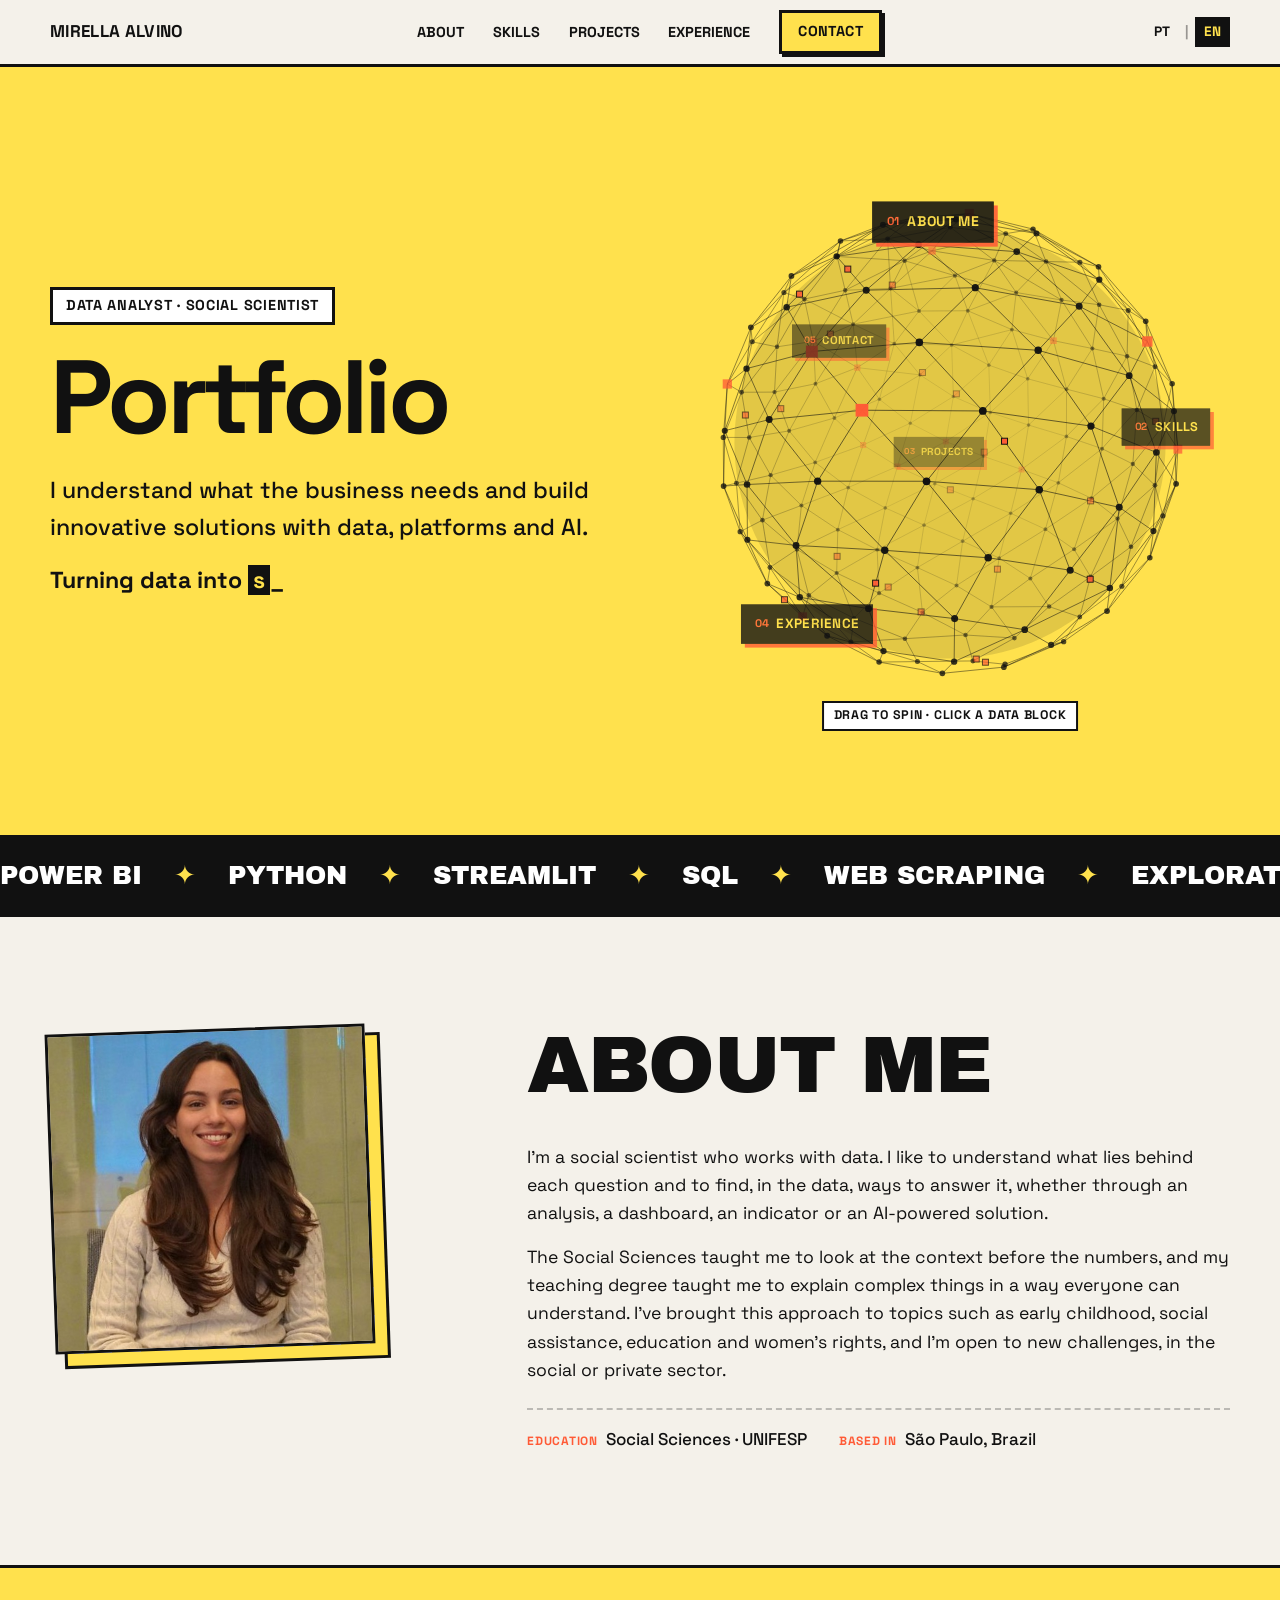
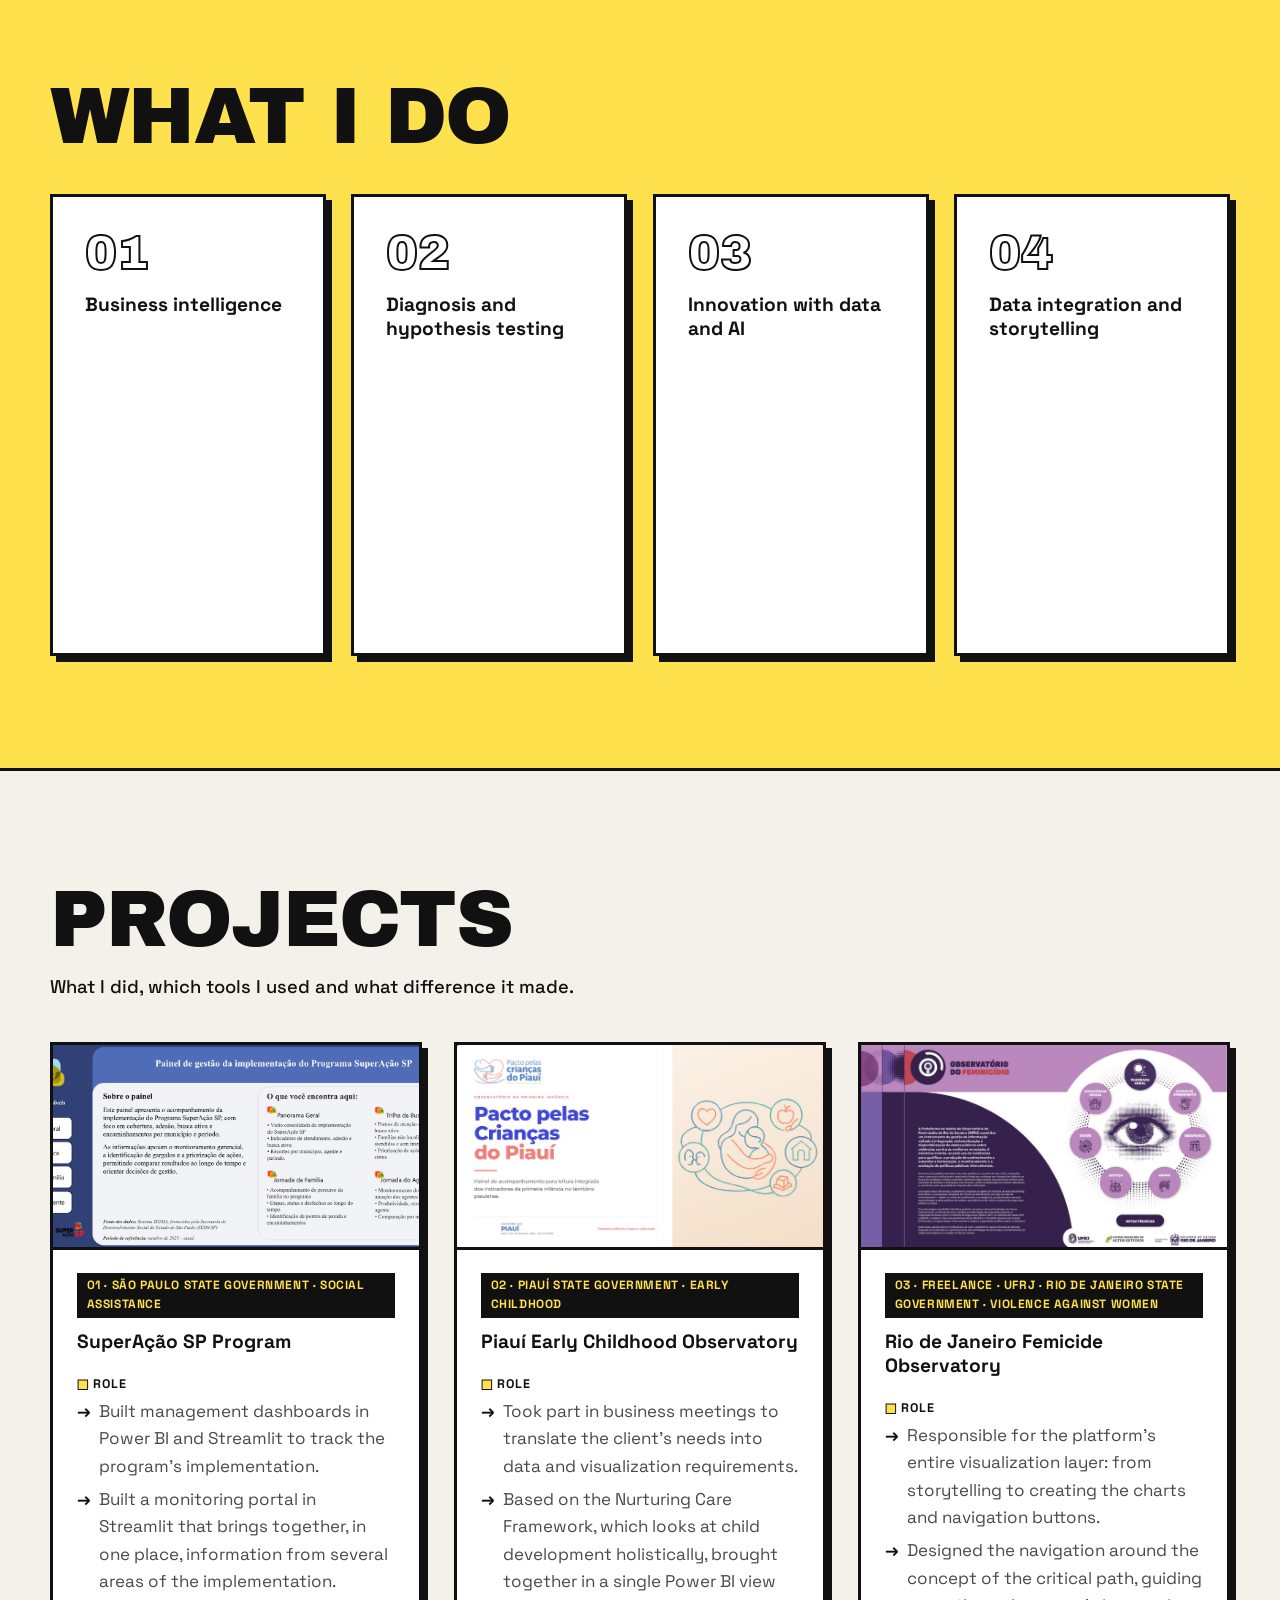
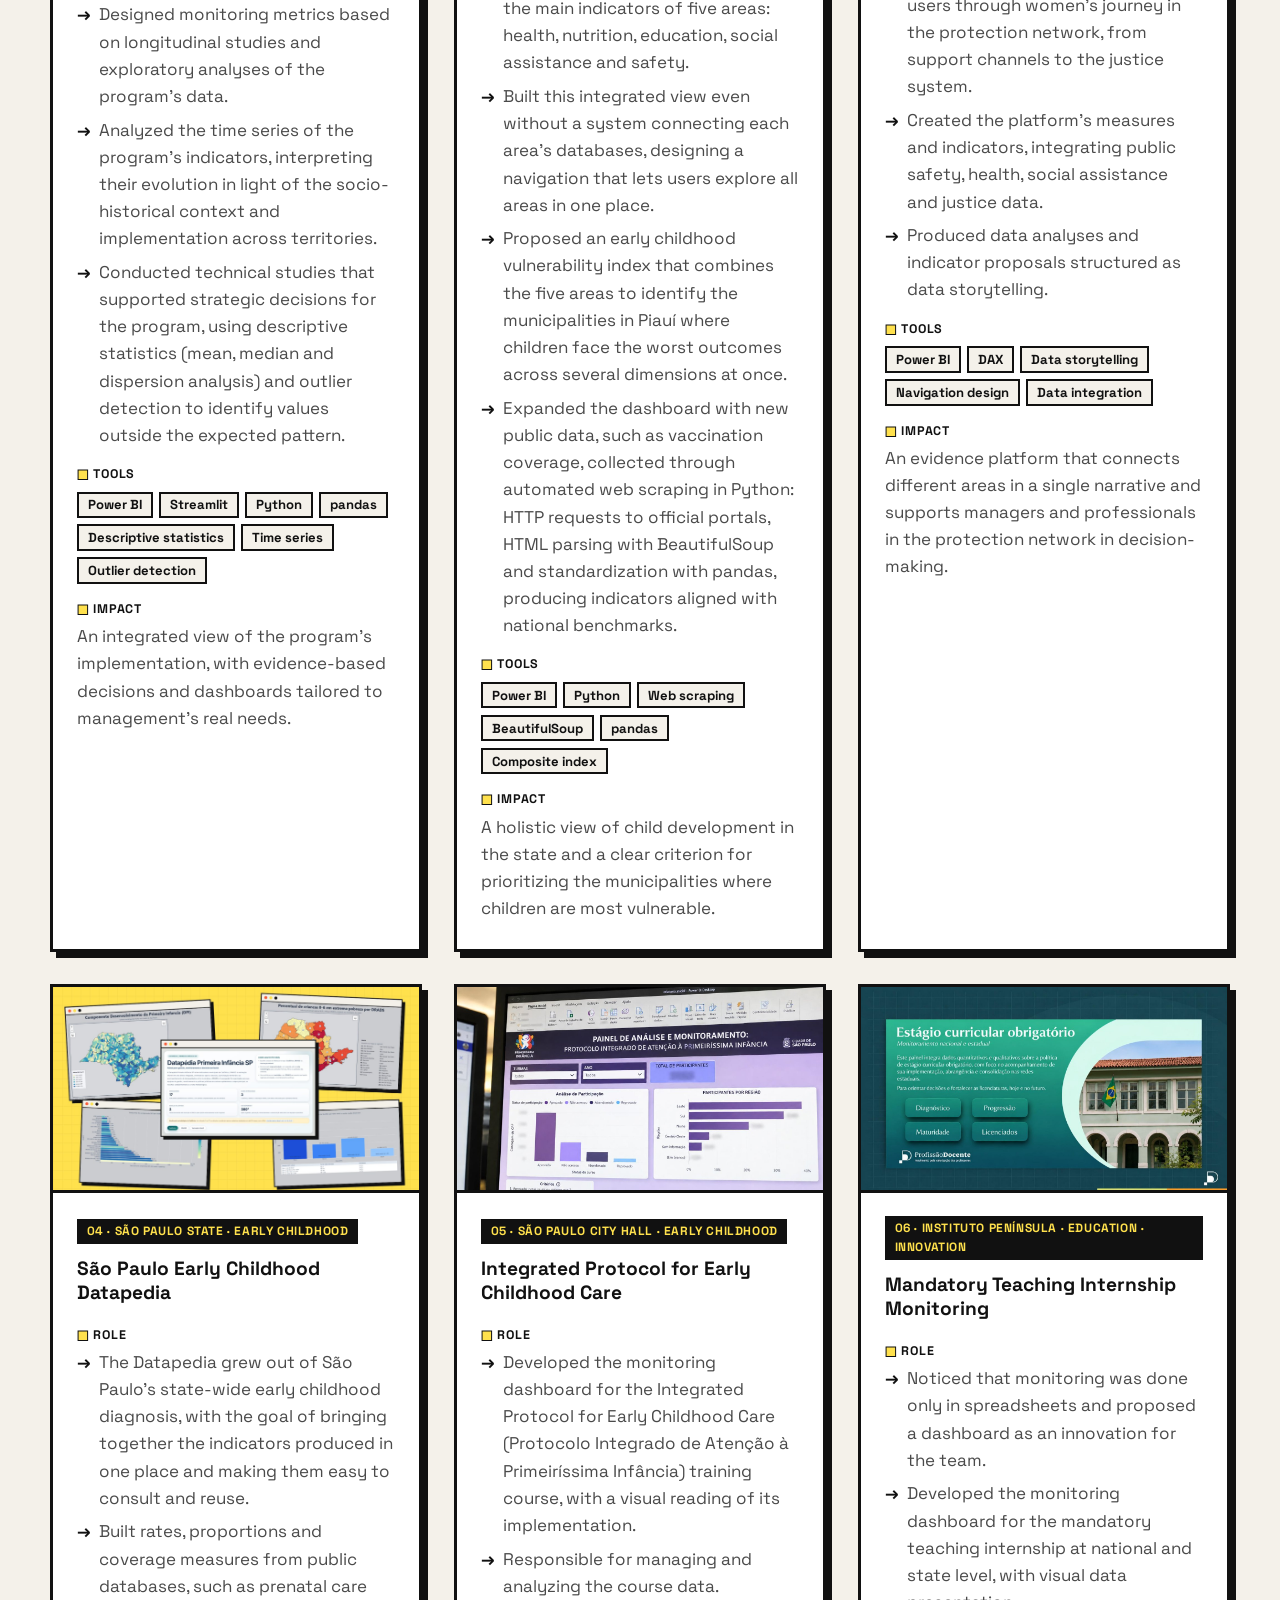
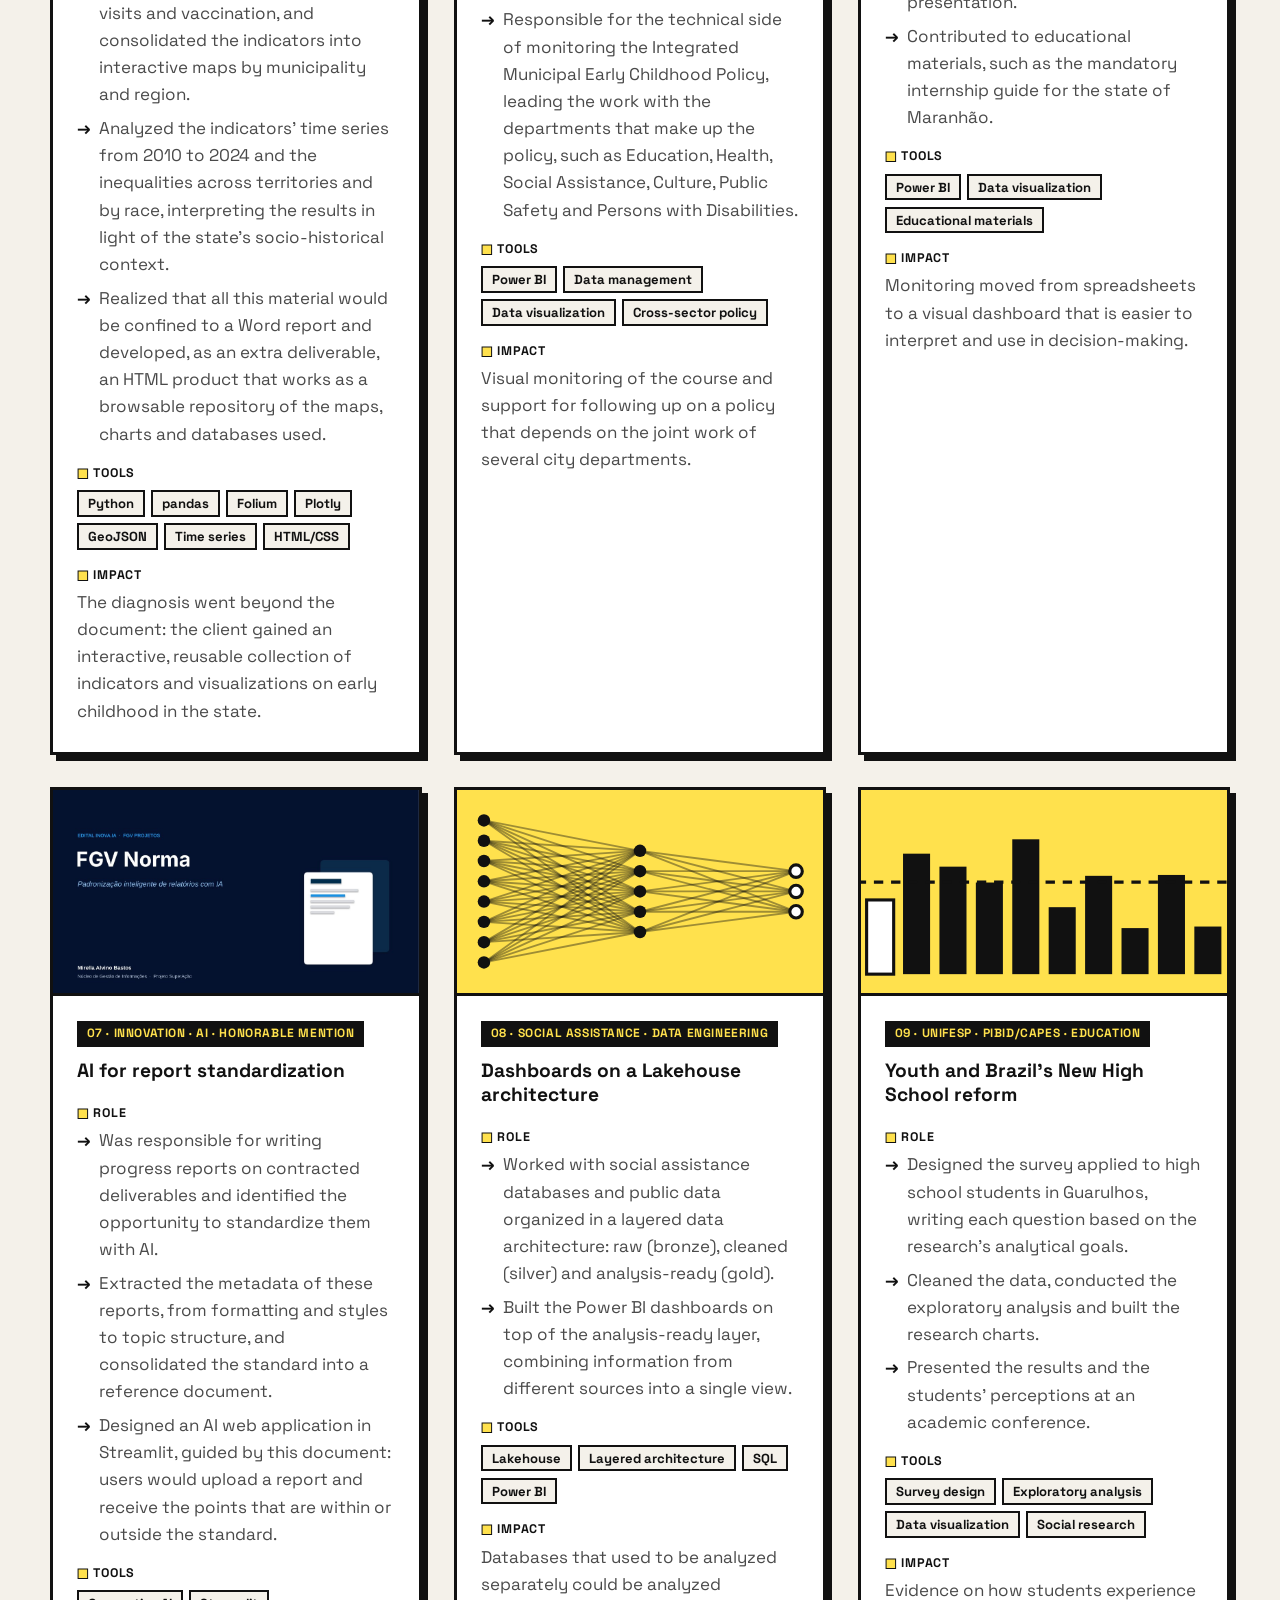
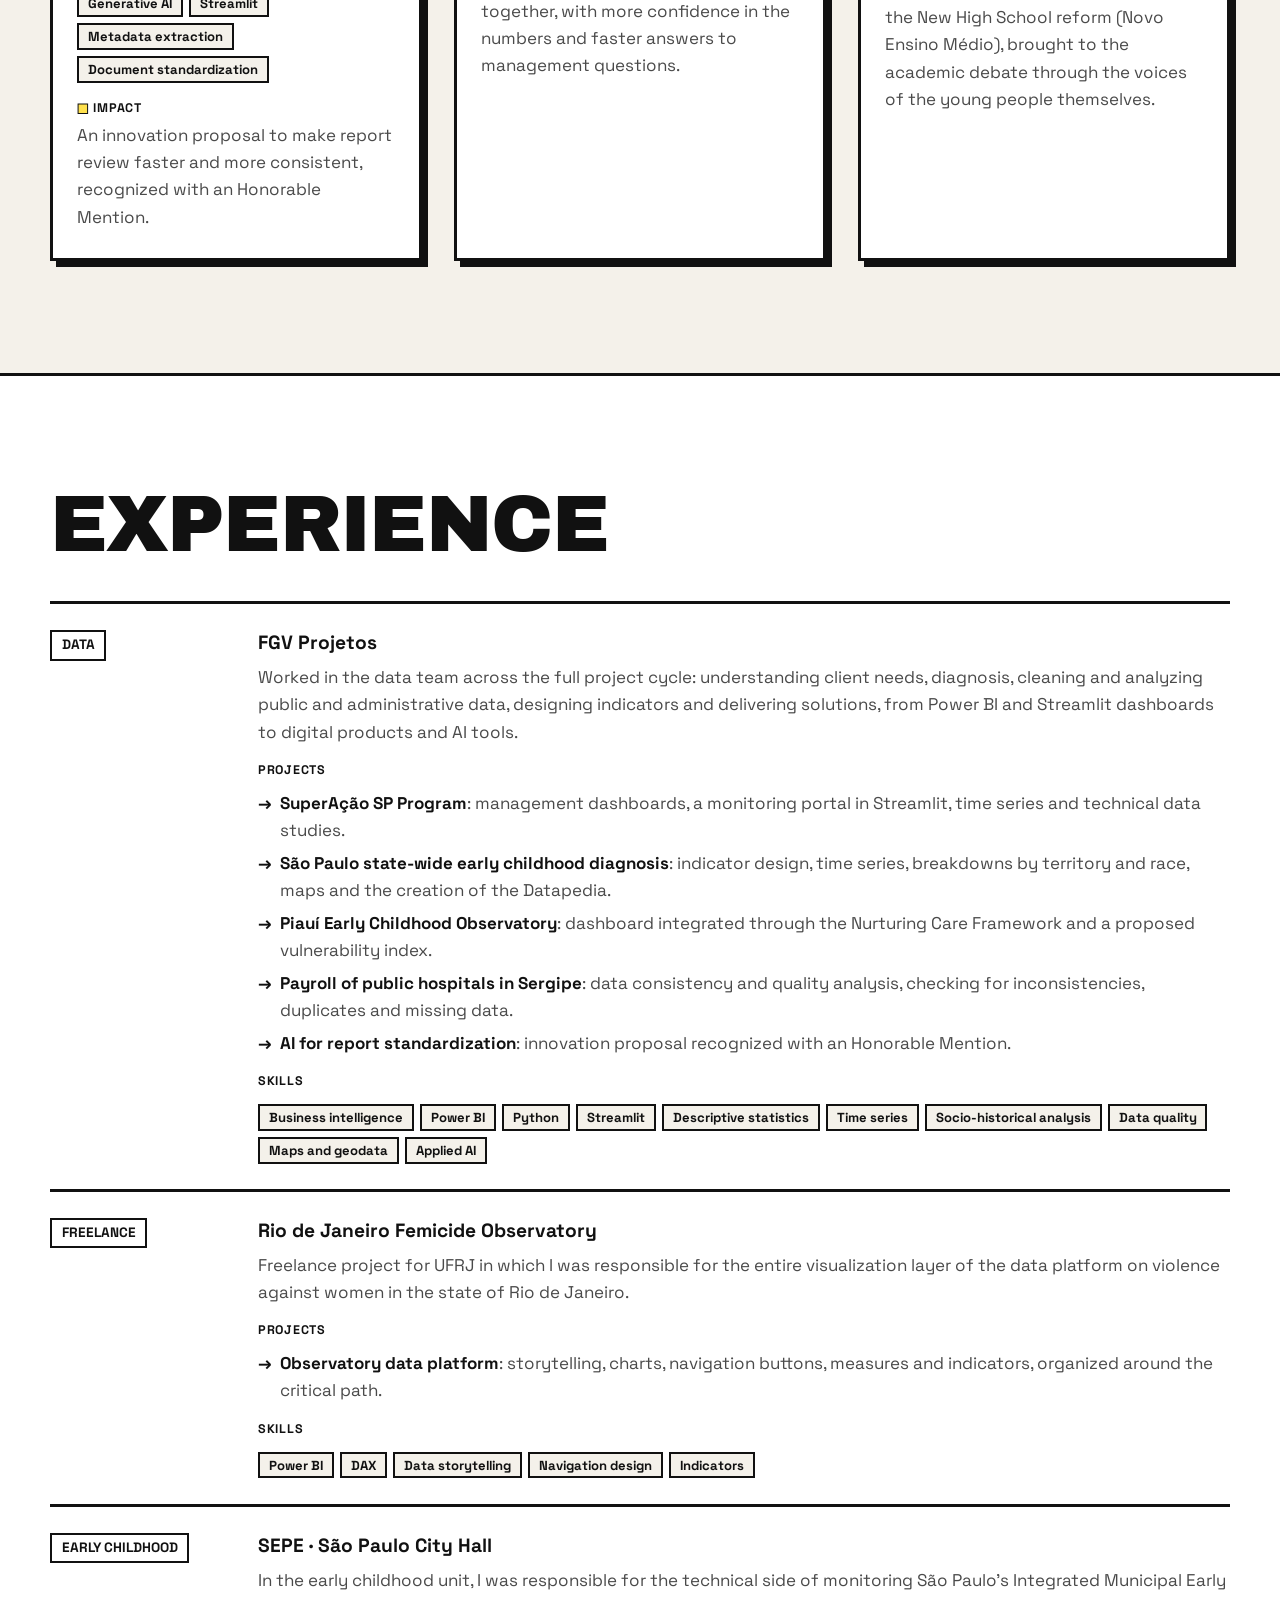
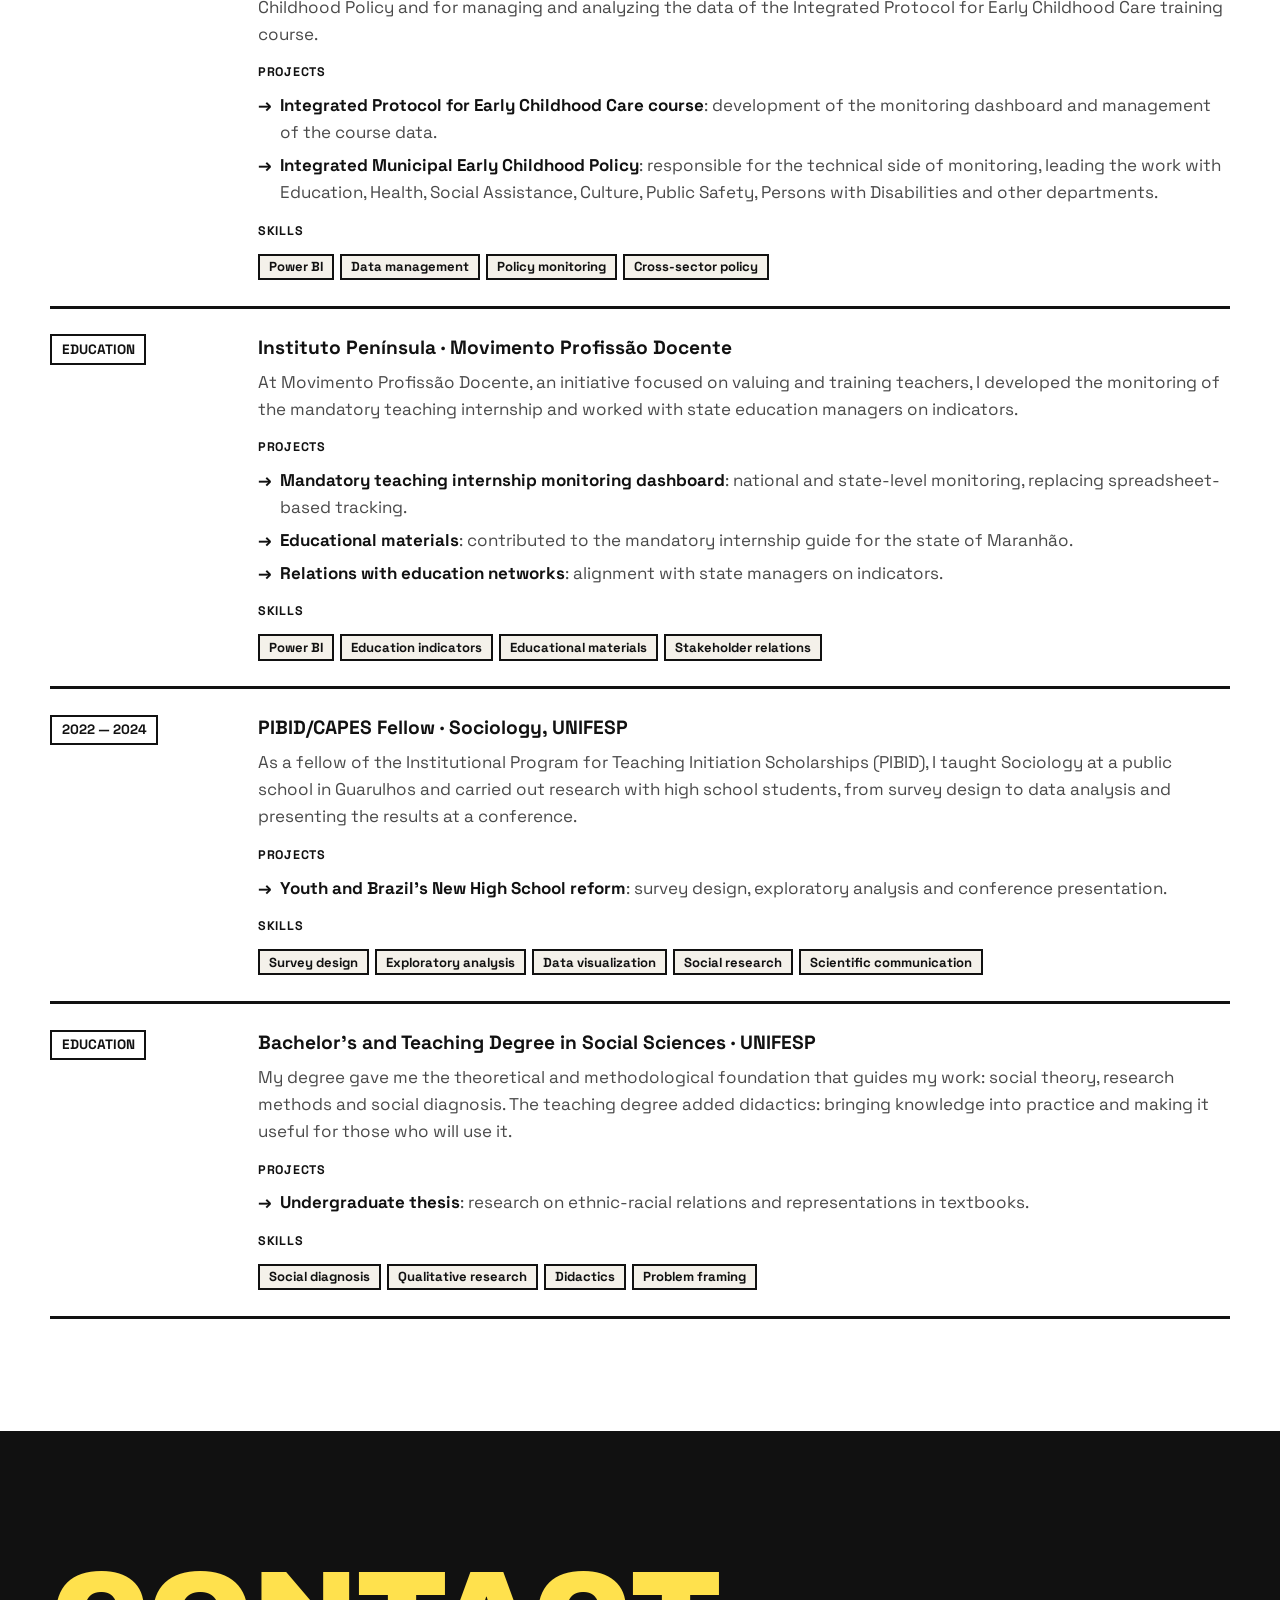
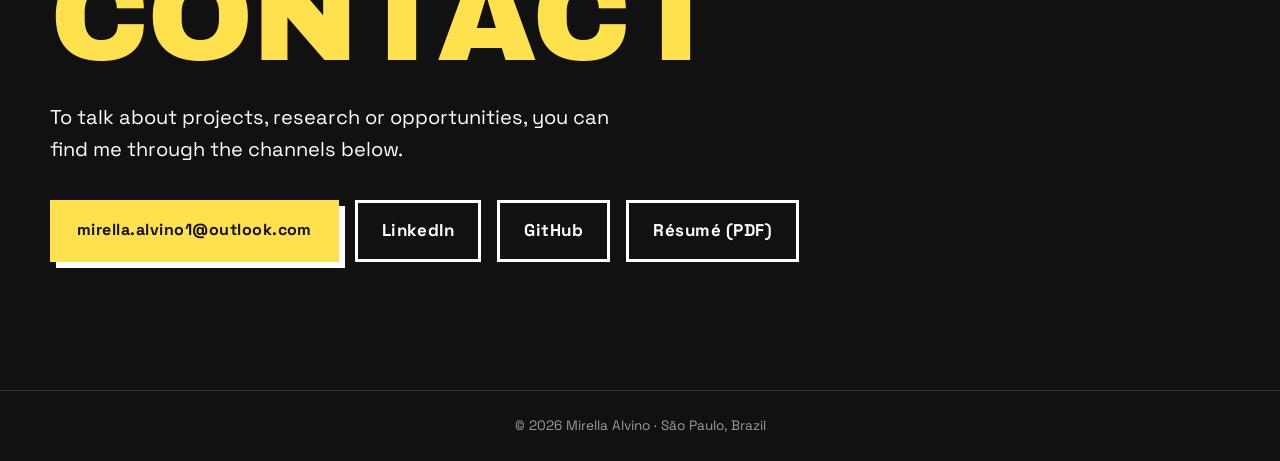
==== commit fc640284: "Volta as capas dos projetos com as telas reais e tira as demonstrações" ====
--- a/en.html
+++ b/en.html
@@ -150,7 +150,7 @@
         <div class="projetos">
 
           <article class="projeto revelar" id="proj-superacao">
-            <div class="demo" data-demo="superacao"><img src="img/painel-superacao.jpg" alt="Home screen of the SuperAção SP Program management dashboard" loading="lazy"></div>
+            <div class="projeto-img"><img src="img/painel-superacao.jpg" alt="Home screen of the SuperAção SP Program management dashboard" loading="lazy"></div>
             <div class="projeto-info">
               <p class="tags">01 · São Paulo State Government · Social assistance</p>
               <h3>SuperAção SP Program</h3>
@@ -166,7 +166,7 @@
           </article>
 
           <article class="projeto revelar" id="proj-piaui">
-            <div class="demo" data-demo="piaui"><img src="img/observatorio-primeira-infancia.jpg" alt="Home screen of the Piauí Early Childhood Observatory" loading="lazy"></div>
+            <div class="projeto-img"><img src="img/observatorio-primeira-infancia.jpg" alt="Home screen of the Piauí Early Childhood Observatory" loading="lazy"></div>
             <div class="projeto-info">
               <p class="tags">02 · Piauí State Government · Early childhood</p>
               <h3>Piauí Early Childhood Observatory</h3>
@@ -182,7 +182,7 @@
           </article>
 
           <article class="projeto revelar" id="proj-feminicidio">
-            <div class="demo" data-demo="feminicidio"><img src="img/observatorio-feminicidio.jpg" alt="Home screen of the Rio de Janeiro Femicide Observatory" loading="lazy"></div>
+            <div class="projeto-img"><img src="img/observatorio-feminicidio.jpg" alt="Home screen of the Rio de Janeiro Femicide Observatory" loading="lazy"></div>
             <div class="projeto-info">
               <p class="tags">03 · Freelance · UFRJ · Rio de Janeiro State Government · Violence against women</p>
               <h3>Rio de Janeiro Femicide Observatory</h3>
@@ -198,7 +198,7 @@
           </article>
 
           <article class="projeto revelar" id="proj-datapedia">
-            <div class="demo" data-demo="datapedia"><img src="img/datapedia.jpg" alt="Screens of the São Paulo Early Childhood Datapedia: maps, rankings and charts" loading="lazy"></div>
+            <div class="projeto-img"><img src="img/datapedia.jpg" alt="Screens of the São Paulo Early Childhood Datapedia: maps, rankings and charts" loading="lazy"></div>
             <div class="projeto-info">
               <p class="tags">04 · São Paulo State · Early childhood</p>
               <h3>São Paulo Early Childhood Datapedia</h3>
@@ -214,7 +214,7 @@
           </article>
 
           <article class="projeto revelar" id="proj-protocolo">
-            <div class="demo" data-demo="protocolo"></div>
+            <div class="projeto-img"><img src="img/painel-protocolo.jpg" alt="Power BI analysis and monitoring dashboard of the Integrated Early Childhood Care Protocol" loading="lazy"></div>
             <div class="projeto-info">
               <p class="tags">05 · São Paulo City Hall · Early childhood</p>
               <h3>Integrated Protocol for Early Childhood Care</h3>
@@ -230,7 +230,7 @@
           </article>
 
           <article class="projeto revelar" id="proj-estagio">
-            <div class="demo" data-demo="estagio"></div>
+            <div class="projeto-img"><img src="img/painel-estagio.jpg" alt="Home screen of the mandatory teaching internship monitoring dashboard" loading="lazy"></div>
             <div class="projeto-info">
               <p class="tags">06 · Instituto Península · Education · Innovation</p>
               <h3>Mandatory Teaching Internship Monitoring</h3>
@@ -246,7 +246,7 @@
           </article>
 
           <article class="projeto revelar" id="proj-ia">
-            <div class="demo" data-demo="ia"></div>
+            <div class="projeto-img"><img src="img/fgv-norma.jpg" alt="Cover of the FGV Norma presentation: smart report standardization with AI" loading="lazy"></div>
             <div class="projeto-info">
               <p class="tags">07 · Innovation · AI · Honorable mention</p>
               <h3>AI for report standardization</h3>
@@ -262,7 +262,7 @@
           </article>
 
           <article class="projeto revelar" id="proj-lakehouse">
-            <div class="demo" data-demo="lakehouse"></div>
+            <div class="grafico" data-tipo="camadas" aria-hidden="true"></div>
             <div class="projeto-info">
               <p class="tags">08 · Social assistance · Data engineering</p>
               <h3>Dashboards on a Lakehouse architecture</h3>
@@ -278,7 +278,7 @@
           </article>
 
           <article class="projeto revelar" id="proj-juventudes">
-            <div class="demo" data-demo="juventudes"></div>
+            <div class="grafico" data-tipo="barras" aria-hidden="true"></div>
             <div class="projeto-info">
               <p class="tags">09 · UNIFESP · PIBID/CAPES · Education</p>
               <h3>Youth and Brazil's New High School reform</h3>
@@ -392,7 +392,6 @@
     <p>© <span id="ano">2026</span> Mirella Alvino · São Paulo, Brazil</p>
   </footer>
 
-  <script src="demos.js"></script>
   <script src="efeitos.js"></script>
 </body>
 </html>
--- a/style.css
+++ b/style.css
@@ -145,6 +145,26 @@
 .projeto:hover { transform: translate(-4px, -4px); box-shadow: 10px 10px 0 var(--amarelo), 10px 10px 0 3px var(--preto); }
 .projeto { min-width: 0; }
 .card { min-width: 0; }
+.projeto-img { position: relative; width: 100%; aspect-ratio: 16 / 9; border-bottom: var(--borda); overflow: hidden; background: var(--creme); }
+.projeto-img img { position: absolute; inset: 0; width: 100%; max-width: 100%; height: 100%; object-fit: cover; object-position: center top; transition: transform .5s ease; }
+.projeto:hover .projeto-img img { transform: scale(1.05); }
+.grafico { aspect-ratio: 16 / 9; border-bottom: var(--borda); background: var(--amarelo); }
+.grafico svg { width: 100%; height: 100%; display: block; }
+.grafico .traco { fill: none; stroke: var(--preto); stroke-width: 3; }
+.grafico .traco-2 { fill: none; stroke: var(--preto); stroke-width: 2; stroke-dasharray: 6 5; }
+.grafico .preenche { fill: var(--preto); opacity: .15; }
+.grafico .ponto { fill: var(--preto); }
+.grafico .ponto-2 { fill: var(--branco); stroke: var(--preto); stroke-width: 2; }
+.grafico .barra { fill: var(--preto); }
+.grafico .barra-destaque { fill: var(--branco); stroke: var(--preto); stroke-width: 2; }
+.grafico .hex { stroke: var(--preto); stroke-width: 1.2; }
+.grafico .hex-0 { fill: var(--branco); }
+.grafico .hex-1 { fill: var(--creme); }
+.grafico .hex-2 { fill: var(--laranja); }
+.grafico .hex-3 { fill: var(--preto); }
+.com-efeitos .grafico .hex { opacity: 0; }
+.com-efeitos .grafico.desenhado .hex { opacity: 1; transition: opacity .8s ease; }
+.grafico .ligacao { stroke: var(--preto); stroke-width: 1.2; opacity: .4; }
 .projeto-info { padding: 1.4rem 1.5rem 1.7rem; }
 .tags {
   display: inline-block; font-size: .75rem; font-weight: 700; text-transform: uppercase; letter-spacing: .05em;
@@ -206,6 +226,16 @@
   transition: opacity .6s ease, transform .6s cubic-bezier(.2,.9,.3,1.2);
 }
 .com-efeitos .revelar.visivel { opacity: 1; transform: none; }
+
+/* gráficos se desenham quando aparecem */
+.com-efeitos .grafico .traco { stroke-dashoffset: var(--comp, 0); }
+.com-efeitos .grafico.desenhado .traco { stroke-dashoffset: 0; transition: stroke-dashoffset 1.6s ease; }
+.com-efeitos .grafico .barra, .com-efeitos .grafico .barra-destaque { transform: scaleY(0); transform-box: fill-box; transform-origin: bottom; }
+.com-efeitos .grafico.desenhado .barra,
+.com-efeitos .grafico.desenhado .barra-destaque { transform: none; transition: transform .8s cubic-bezier(.2,.9,.3,1.2); }
+.com-efeitos .grafico .ponto, .com-efeitos .grafico .ponto-2 { opacity: 0; }
+.com-efeitos .grafico.desenhado .ponto,
+.com-efeitos .grafico.desenhado .ponto-2 { opacity: 1; transition: opacity .6s ease; }
 
 @media (prefers-reduced-motion: reduce) {
   .cursor-texto, .faixa-trilho, .projeto.destacado { animation: none; }
@@ -304,137 +334,3 @@
   .linha-tempo > li { grid-template-columns: 1fr; gap: .6rem; }
   .faixa-trilho { font-size: 1.2rem; }
 }
-
-/* ============ DEMONSTRAÇÕES INTERATIVAS DOS PROJETOS ============ */
-.demo { border-bottom: var(--borda); background: var(--branco); }
-.demo-tela { position: relative; width: 100%; aspect-ratio: 4 / 3; overflow: hidden; }
-.palco { position: absolute; left: 0; top: 0; width: 480px; height: 360px; transform-origin: 0 0; font-size: 12px; line-height: 1.25; }
-.palco button { font: inherit; cursor: pointer; }
-.demo-barra { display: flex; justify-content: space-between; align-items: center; gap: .5rem; min-height: 2.1rem; padding: .25rem .25rem .25rem .7rem; background: var(--preto); color: var(--amarelo); border-top: var(--borda); font-size: .66rem; font-weight: 700; text-transform: uppercase; letter-spacing: .05em; }
-.demo-ver-real { flex: none; font: 700 .66rem/1 'Space Grotesk', sans-serif; text-transform: uppercase; background: var(--amarelo); color: var(--preto); border: 0; padding: .45rem .6rem; cursor: pointer; }
-.demo .demo-real { position: absolute; inset: 0; width: 100%; height: 100%; object-fit: contain; background: #1d1d1d; z-index: 2; opacity: 0; pointer-events: none; transition: opacity .3s; }
-.demo.mostrando-real .demo-real { opacity: 1; }
-
-/* 01 SuperAção: portal com menu lateral */
-.palco-superacao { display: grid; grid-template-columns: 124px 1fr; background: linear-gradient(135deg, #2f3f86, #5b6fb8); font-family: Georgia, 'Times New Roman', serif; }
-.palco-superacao aside { padding: 14px 10px; display: flex; flex-direction: column; gap: 7px; color: #fff; }
-.sa-logo { display: flex; gap: 3px; margin: 0 auto 4px; } .sa-logo i { width: 16px; height: 16px; border-radius: 4px; background: #f7a531; } .sa-logo i:nth-child(2) { background: #e2453c; } .sa-logo i:nth-child(3) { background: #3fa34d; }
-.palco-superacao aside small { text-align: center; font-weight: 700; font-size: 11px; margin-bottom: 2px; }
-.sa-bt { text-align: left; background: #fff; color: #222; border: 0; border-radius: 6px; padding: 8px 8px; font-size: 11.5px; box-shadow: 0 2px 0 rgba(0,0,0,.2); }
-.sa-bt.ativo { background: #ffd54a; font-weight: 700; }
-.palco-superacao section { margin: 10px 10px 10px 0; background: #fff; border-radius: 12px; display: flex; flex-direction: column; overflow: hidden; }
-.palco-superacao header { background: #3c4c95; color: #fff; text-align: center; padding: 8px; font-size: 12.5px; font-weight: 700; }
-.palco-superacao h4 { margin: 10px 14px 6px; font-size: 15px; }
-.sa-corpo { flex: 1; padding: 0 14px 10px; font-family: Arial, sans-serif; }
-.sa-kpis { display: grid; grid-template-columns: repeat(3, 1fr); gap: 6px; } .sa-kpis div { background: #eef1fb; border-radius: 6px; padding: 6px; } .sa-kpis b { display: block; font-size: 17px; color: #2f3f86; } .sa-kpis span { font-size: 9.5px; color: #555; }
-.sa-corpo svg { width: 100%; height: 140px; } .sa-linha { fill: none; stroke: #2f3f86; stroke-width: 3; } .sa-corpo circle { fill: #ffd54a; stroke: #2f3f86; stroke-width: 2; }
-.sa-funil { display: flex; flex-direction: column; align-items: center; gap: 6px; margin-top: 8px; }
-.sa-funil div { width: var(--v); background: linear-gradient(90deg, #3c4c95, #6c7fd0); color: #fff; border-radius: 5px; padding: 9px 8px; display: flex; justify-content: space-between; font-size: 11.5px; transition: width .4s; }
-.sa-jornada { display: flex; align-items: flex-end; gap: 10px; height: 190px; padding-top: 10px; }
-.sa-jornada div { flex: 1; display: flex; flex-direction: column; align-items: center; justify-content: flex-end; gap: 3px; } .sa-jornada i { width: 100%; background: #3c4c95; border-radius: 4px 4px 0 0; } .sa-jornada div:nth-child(1) i { background: #ffb300; } .sa-jornada span { font-size: 10px; color: #555; }
-.sa-agentes { position: relative; display: flex; flex-direction: column; gap: 6px; margin-top: 6px; }
-.sa-agentes div { display: grid; grid-template-columns: 4.4rem 1fr 2.2rem; align-items: center; gap: 4px; font-size: 11px; } .sa-agentes i { display: block; height: 16px; background: #6c7fd0; border-radius: 3px; } .sa-agentes b { color: #2f3f86; }
-.sa-agentes em { position: absolute; top: -4px; bottom: -14px; border-left: 2px dashed #e2453c; font-size: 9.5px; color: #e2453c; padding-left: 3px; display: flex; align-items: flex-end; font-style: normal; }
-
-/* 02 Piauí: índice pelos componentes do Nurturing Care */
-.palco-piaui { background: #fff; font-family: Arial, sans-serif; padding: 14px 18px; }
-.pi-sobre { color: #ef5a5a; font-size: 10px; letter-spacing: .12em; text-transform: uppercase; font-weight: 700; }
-.palco-piaui h4 { font-size: 21px; color: #ef5a5a; margin: 2px 0 8px; font-weight: 800; }
-.pi-terr { display: flex; gap: 6px; } .pi-terr button { border: 1.5px solid #3555a5; background: #fff; color: #3555a5; border-radius: 20px; padding: 5px 10px; font-size: 11px; } .pi-terr button.ativo { background: #3555a5; color: #fff; }
-.pi-radar { position: absolute; left: 14px; top: 106px; width: 290px; height: 246px; overflow: visible; }
-.pi-radar text { font-size: 10.5px; fill: #3555a5; } .pi-grade { fill: none; stroke: #d9def0; stroke-width: 1; }
-.pi-forma { fill: rgba(239,90,90,.28); stroke: #ef5a5a; stroke-width: 2.5; transition: all .5s; }
-.pi-indice { position: absolute; right: 22px; top: 150px; width: 130px; text-align: center; }
-.pi-indice b { display: block; font-size: 44px; color: #ef5a5a; font-weight: 800; } .pi-indice span { font-size: 10.5px; color: #555; }
-.pi-indice i { display: block; height: 8px; margin-top: 8px; border-radius: 4px; background: linear-gradient(90deg, #3555a5, #ef5a5a); transition: width .5s; }
-
-/* 03 Feminicídio: navegação pela rota crítica */
-.palco-feminicidio { background: radial-gradient(circle at 70% 50%, #4a2c6b, #2a1840 70%); color: #fff; font-family: Arial, sans-serif; }
-.fe-titulo { position: absolute; left: 18px; top: 20px; font-size: 13px; text-transform: uppercase; letter-spacing: .06em; line-height: 1.1; width: 120px; }
-.fe-titulo b { display: block; font-size: 17px; }
-.fe-roda { position: absolute; left: 168px; top: 26px; width: 290px; height: 290px; border-radius: 50%; background: repeating-radial-gradient(circle, rgba(255,255,255,.06) 0 2px, transparent 2px 9px); }
-.fe-roda button { position: absolute; transform: translate(-50%, -50%); width: 66px; height: 66px; border-radius: 50%; border: 2px solid #c9a8e8; background: #fff; color: #3a2350; font-size: 9px; font-weight: 700; text-transform: uppercase; padding: 4px; line-height: 1.1; transition: transform .2s, background .2s; }
-.fe-roda button.ativo { background: #8f4fd6; color: #fff; transform: translate(-50%, -50%) scale(1.12); border-color: #fff; }
-.fe-centro { position: absolute; left: 50%; top: 50%; transform: translate(-50%, -50%); width: 128px; height: 128px; border-radius: 50%; background: rgba(255,255,255,.95); color: #3a2350; display: flex; flex-direction: column; align-items: center; justify-content: center; text-align: center; padding: 12px; }
-.fe-centro b { font-size: 12px; text-transform: uppercase; margin-bottom: 4px; } .fe-centro span { font-size: 10px; }
-.fe-dica { position: absolute; left: 18px; top: 92px; width: 120px; font-size: 11px; color: #d8c4ef; }
-
-/* 04 Datapedia: mapa por região */
-.palco-datapedia { background: linear-gradient(160deg, #f2fbf8, #dff1ec); font-family: Arial, sans-serif; padding: 12px 16px; }
-.palco-datapedia header { font-size: 13px; color: #0f5e66; } .palco-datapedia header b { font-size: 19px; }
-.dp-ind { display: flex; gap: 5px; margin-top: 8px; } .dp-ind button { border: 0; background: #fff; color: #0f5e66; border-radius: 14px; padding: 5px 9px; font-size: 10.5px; box-shadow: 0 1px 3px rgba(0,0,0,.15); } .dp-ind button.ativo { background: #0f7a72; color: #fff; }
-.dp-mapa { position: absolute; left: 40px; top: 92px; width: 400px; height: 230px; }
-.dp-mapa polygon { stroke: #fff; stroke-width: 2; cursor: pointer; transition: fill .4s; outline: none; } .dp-mapa polygon.ativo { stroke: #111; stroke-width: 3; }
-.dp-dica { position: absolute; right: 16px; bottom: 14px; font-size: 10px; color: #0f5e66; font-style: italic; }
-.dp-leg { position: absolute; left: 18px; bottom: 14px; display: flex; align-items: center; gap: 6px; font-size: 10px; color: #0f5e66; } .dp-leg i { width: 90px; height: 8px; background: linear-gradient(90deg, #cdebe3, #a8e0d2, #5cbfae, #22918a, #0f5e66); border-radius: 4px; }
-.dp-tip { position: absolute; transform: translate(-50%, -110%); background: #0f3f44; color: #fff; font-size: 10.5px; padding: 5px 8px; border-radius: 5px; pointer-events: none; white-space: nowrap; } .dp-tip b { display: block; }
-
-/* 05 Protocolo: painel Power BI */
-.palco-protocolo { background: linear-gradient(180deg, #e9e2fb, #cfc1f2); font-family: 'Segoe UI', Arial, sans-serif; }
-.palco-protocolo header { background: #2a2340; color: #fff; text-align: center; padding: 8px 10px 7px 40px; font-weight: 700; text-transform: uppercase; font-size: 12.5px; position: relative; }
-.palco-protocolo header small { display: block; font-size: 10px; font-weight: 400; margin-top: 2px; }
-.palco-protocolo header i { position: absolute; left: 12px; top: 9px; width: 24px; height: 24px; border-radius: 50%; background: conic-gradient(#f7a531 0 25%, #e2453c 0 50%, #3fa3d8 0 75%, #8bc34a 0); }
-.pr-filtros { display: flex; gap: 10px; padding: 8px 12px 0; align-items: stretch; }
-.pr-filtros label { background: #2a2340; color: #fff; font-size: 10px; text-transform: uppercase; padding: 5px 7px; display: flex; flex-direction: column; gap: 3px; width: 150px; }
-.pr-filtros select { font: inherit; font-size: 11px; text-transform: none; padding: 2px; }
-.pr-kpi { background: #5a3df0; color: #fff; padding: 5px 12px; min-width: 150px; } .pr-kpi span { font-size: 10px; text-transform: uppercase; } .pr-kpi b { display: block; font-size: 22px; }
-.pr-graf { display: grid; grid-template-columns: 1fr 1fr; gap: 10px; padding: 8px 12px; }
-.pr-graf > div { background: #fff; padding: 6px 8px; height: 186px; box-shadow: 0 1px 3px rgba(0,0,0,.15); } .pr-graf h5 { font-size: 11px; text-align: center; margin-bottom: 4px; }
-.pr-colunas { display: flex; align-items: flex-end; gap: 6px; height: 150px; }
-.pr-colunas div { flex: 1; height: 100%; display: flex; flex-direction: column; justify-content: flex-end; align-items: center; font-size: 9px; }
-.pr-colunas i { width: 100%; max-height: 110px; background: #5a3df0; transition: height .4s; } .pr-colunas div:nth-child(1) i { background: #3d3550; } .pr-colunas div:nth-child(3) i { background: #2f2944; } .pr-colunas div:nth-child(4) i { background: #49a8f0; }
-.pr-colunas span { margin-top: 3px; text-align: center; } .pr-colunas b { font-size: 9.5px; }
-.pr-barras { display: flex; flex-direction: column; gap: 9px; margin-top: 10px; }
-.pr-barras div { display: grid; grid-template-columns: 62px 1fr 30px; align-items: center; gap: 4px; font-size: 10px; } .pr-barras span { text-align: right; } .pr-barras i { display: block; height: 14px; max-width: 100%; background: linear-gradient(90deg, #2a2340, #5a3df0); transition: width .4s; }
-.pr-abas { position: absolute; left: 12px; bottom: 10px; display: flex; gap: 2px; } .pr-abas button { border: 0; background: rgba(255,255,255,.6); font-size: 10px; text-transform: uppercase; padding: 5px 9px; border-bottom: 3px solid transparent; } .pr-abas button.ativo { background: #fff; border-bottom-color: #1f8f4e; font-weight: 700; }
-
-/* 06 Estágio: mapa da progressão por UF */
-.palco-estagio { background: linear-gradient(160deg, #4cc0a0, #2e6f80); color: #fff; font-family: Georgia, 'Times New Roman', serif; padding: 12px 16px; }
-.palco-estagio header { font-size: 15px; font-weight: 700; } .palco-estagio header span { background: #f3f37a; color: #234; padding: 0 5px; font-size: 13px; }
-.es-reg { display: flex; gap: 5px; margin-top: 9px; } .es-reg button { border: 0; border-radius: 12px; background: rgba(255,255,255,.85); color: #1f5560; padding: 4px 10px; font-size: 11px; } .es-reg button.ativo { background: #f3f37a; font-weight: 700; }
-.es-mapa { position: absolute; left: 22px; top: 78px; width: 210px; height: 240px; }
-.es-mapa div { position: absolute; width: 31px; height: 31px; border-radius: 5px; color: #123; font: 700 10px/31px Arial, sans-serif; text-align: center; transition: opacity .3s, transform .3s; }
-.es-mapa div.fora { opacity: .18; transform: scale(.85); }
-.es-leg { position: absolute; left: 270px; top: 92px; list-style: none; font-size: 11.5px; display: flex; flex-direction: column; gap: 5px; } .es-leg i { display: inline-block; width: 12px; height: 12px; border-radius: 3px; margin-right: 6px; vertical-align: -2px; border: 1px solid rgba(255,255,255,.6); }
-.es-total { position: absolute; left: 270px; top: 222px; width: 180px; background: rgba(255,255,255,.92); color: #1f5560; padding: 8px 10px; border-radius: 8px; } .es-total b { font-size: 26px; display: block; } .es-total span { font-size: 11px; }
-
-/* 07 IA: checagem do padrão (estilo Streamlit) */
-.palco-ia { background: #fff; font-family: 'Source Sans Pro', Arial, sans-serif; color: #262730; }
-.palco-ia header { padding: 12px 16px 8px; font-size: 16px; font-weight: 700; border-bottom: 1px solid #eee; } .palco-ia header i { display: inline-block; width: 12px; height: 12px; background: #ff4b4b; border-radius: 3px; margin-right: 7px; }
-.ia-env { position: absolute; left: 0; top: 46px; bottom: 0; width: 170px; background: #f0f2f6; padding: 12px; display: flex; flex-direction: column; gap: 7px; }
-.ia-env span { font-size: 11px; font-weight: 700; }
-.ia-env button { text-align: left; border: 1px solid #d5d8de; background: #fff; border-radius: 6px; padding: 7px; font-size: 10.5px; } .ia-env button.ativo { border-color: #ff4b4b; }
-.ia-env .ia-rodar { margin-top: 6px; background: #ff4b4b; color: #fff; border: 0; text-align: center; font-weight: 700; font-size: 12px; padding: 9px; }
-.ia-lista { position: absolute; left: 186px; top: 60px; right: 14px; list-style: none; display: flex; flex-direction: column; gap: 6px; }
-.ia-lista li { display: flex; align-items: center; gap: 8px; padding: 6px 8px; border-radius: 6px; background: #f7f7f9; font-size: 11.5px; transition: background .2s; }
-.ia-lista i { width: 16px; height: 16px; border-radius: 50%; border: 2px solid #ccc; flex: none; display: grid; place-items: center; font-style: normal; font-size: 10px; color: #fff; }
-.ia-lista li.lendo i { border-color: #ff4b4b; border-top-color: transparent; animation: ia-gira .6s linear infinite; }
-.ia-lista li.ok { background: #e6f6ec; } .ia-lista li.ok i { background: #21a35a; border-color: #21a35a; } .ia-lista li.ok i::before { content: '✓'; }
-.ia-lista li.erro { background: #fdecec; } .ia-lista li.erro i { background: #ff4b4b; border-color: #ff4b4b; } .ia-lista li.erro i::before { content: '✕'; }
-@keyframes ia-gira { to { transform: rotate(360deg); } }
-.ia-nota { position: absolute; right: 16px; bottom: 14px; text-align: right; } .ia-nota b { font-size: 26px; color: #ff4b4b; display: block; } .ia-nota span { font-size: 10.5px; color: #555; }
-
-/* 08 Lakehouse: camadas bronze, prata e ouro */
-.palco-lakehouse { background: #faf7f0; font-family: Arial, sans-serif; padding: 14px 16px; }
-.lk-camadas { display: flex; align-items: center; gap: 6px; } .lk-camadas span { font-weight: 700; color: #888; }
-.lk-camadas button { flex: 1; border: 2px solid #111; padding: 9px 4px; font-weight: 700; font-size: 13px; background: #fff; box-shadow: 3px 3px 0 #111; }
-.lk-camadas button:nth-of-type(1).ativo { background: #d08b4f; } .lk-camadas button:nth-of-type(2).ativo { background: #cfd3d6; } .lk-camadas button:nth-of-type(3).ativo { background: #f2c94c; }
-.lk-desc { margin: 12px 0 8px; font-size: 12.5px; font-weight: 700; }
-.lk-corpo table { width: 100%; border-collapse: collapse; font-family: 'Courier New', monospace; font-size: 11.5px; background: #fff; }
-.lk-corpo th, .lk-corpo td { border: 1px solid #ccc; padding: 6px 7px; text-align: left; } .lk-corpo th { background: #eee; } .lk-corpo em { color: #ff5a36; font-style: normal; font-weight: 700; }
-.palco-lakehouse[data-camada="0"] .lk-corpo td { color: #8a5a2b; }
-.lk-painel { position: relative; height: 200px; background: #fff; border: 1px solid #ddd; display: flex; align-items: flex-end; gap: 10px; padding: 26px 14px 22px; }
-.lk-painel > span { position: absolute; left: 10px; top: 6px; font-size: 10.5px; font-weight: 700; background: #f2c94c; padding: 1px 6px; }
-.lk-painel div { flex: 1; height: 100%; display: flex; flex-direction: column; justify-content: flex-end; align-items: center; } .lk-painel i { width: 100%; background: #111; animation: lk-sobe .6s ease-out; } .lk-painel div:nth-child(6) i { background: #f2c94c; } .lk-painel b { font-size: 10px; margin-top: 3px; }
-@keyframes lk-sobe { from { transform: scaleY(0); transform-origin: bottom; } }
-
-/* 09 Juventudes: escala de concordância */
-.palco-juventudes { background: #fff; font-family: 'Space Grotesk', Arial, sans-serif; padding: 14px 16px; }
-.palco-juventudes h4 { font-size: 13px; text-transform: uppercase; letter-spacing: .03em; }
-.ju-perg { display: flex; gap: 6px; margin-top: 8px; } .ju-perg button { border: 2px solid #111; background: #fff; padding: 5px 9px; font-size: 11px; font-weight: 700; } .ju-perg button.ativo { background: #ffe14d; }
-.ju-texto { margin: 10px 0 8px; font-size: 14px; font-weight: 700; min-height: 36px; }
-.ju-barras { display: flex; flex-direction: column; gap: 10px; }
-.ju-barras > div { display: grid; grid-template-columns: 54px 1fr; align-items: center; gap: 6px; font-size: 11px; font-weight: 700; }
-.ju-barras p { display: flex; height: 30px; border: 2px solid #111; }
-.ju-barras i { display: grid; place-items: center; font-style: normal; font-size: 10px; color: #fff; transition: width .5s; } .ju-barras i:nth-child(2), .ju-barras i:nth-child(3) { color: #111; }
-.ju-leg { list-style: none; display: flex; flex-wrap: wrap; gap: 4px 10px; margin-top: 12px; font-size: 10px; } .ju-leg i { display: inline-block; width: 10px; height: 10px; margin-right: 4px; border: 1px solid #111; vertical-align: -1px; }
